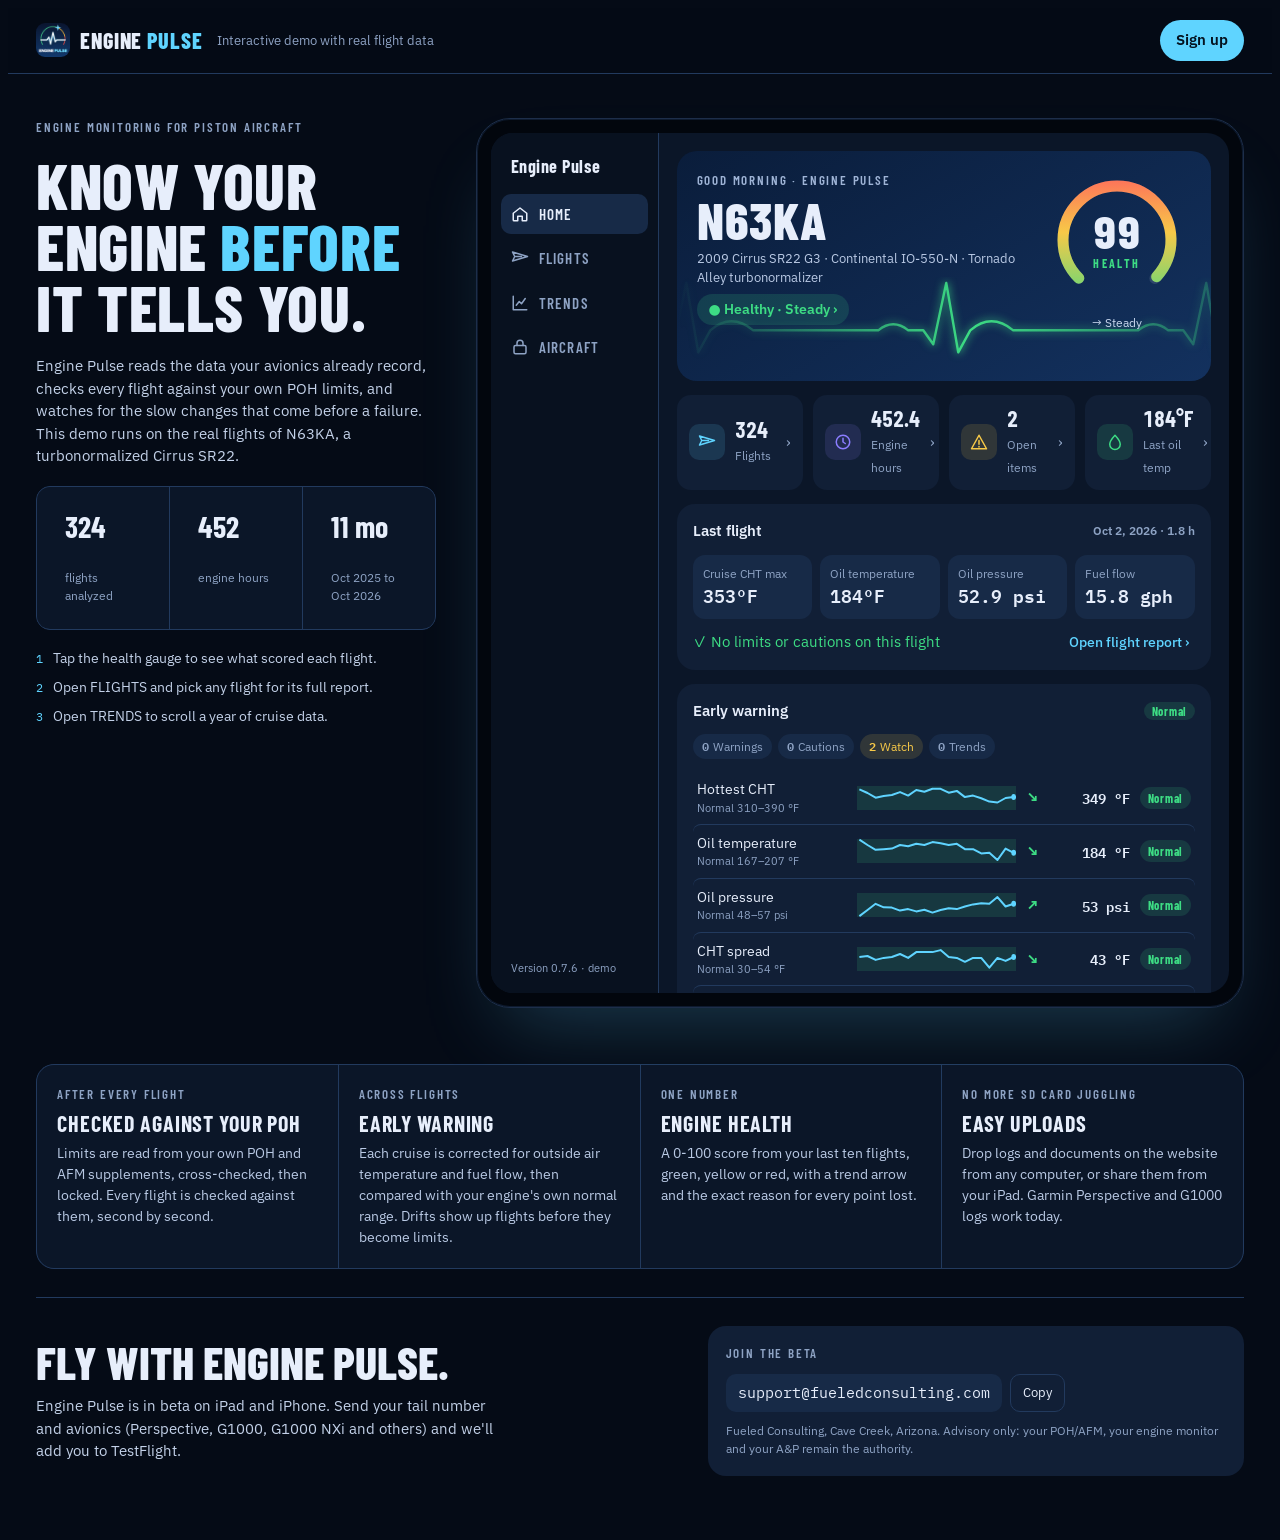
==== web/demo/index.html @ 5321bc10 "Website: sign-up page, and switch the domain to enginepulse.net - New /signup/ page: creates the sam" ====
<!doctype html>
<html lang="en">
<head>
<meta charset="utf-8">
<title>Engine Pulse Demo</title>
<meta name="description" content="Try Engine Pulse with a year of real flight data from a turbonormalized Cirrus SR22.">
<link rel="canonical" href="https://enginepulse.net/demo/">
<link rel="icon" href="../logo.png">
<link rel="preconnect" href="https://fonts.googleapis.com">
<link rel="preconnect" href="https://fonts.gstatic.com" crossorigin>
<link href="https://fonts.googleapis.com/css2?family=Barlow+Condensed:wght@500;600;700;800&family=IBM+Plex+Sans:wght@400;500;600&family=IBM+Plex+Mono:wght@400;500;600&display=swap" rel="stylesheet">
<style>
/* Layout: an avionics-glass panel. Pitch on the left, the working app on the right inside a tablet bezel; features and a call to action below. One committed dark look, like a cockpit display. */
:root {
  --ink: #050b16;        /* page, outside the glass */
  --glass: #0b1628;      /* app background */
  --panel: #111f36;      /* cards on the glass */
  --panel-2: #172a47;    /* raised elements, chips */
  --line: #223a5e;       /* hairlines */
  --text: #e7eefb;
  --muted: #8ea3c4;
  --cyan: #5fd4ff;       /* accent: the pulse */
  --green: #3ddc84;
  --yellow: #f7c948;
  --orange: #ff9f43;
  --red: #ff5a5f;
  --display: "Barlow Condensed", "Arial Narrow", "Helvetica Neue", Arial, sans-serif;
  --body: "IBM Plex Sans", "Segoe UI", system-ui, -apple-system, sans-serif;
  --mono: "IBM Plex Mono", ui-monospace, "SF Mono", Menlo, Consolas, monospace;
  color-scheme: dark;
}
* { box-sizing: border-box; }
body { background: var(--ink); color: var(--text); font-family: var(--body); font-size: 15px; line-height: 1.5; -webkit-font-smoothing: antialiased; }
body::before { content: ""; position: fixed; inset: 0 0 auto; height: env(safe-area-inset-top, 0px); z-index: 10; background: var(--ink); }
.wrap { max-width: 1240px; margin: 0 auto; padding-left: max(16px, env(safe-area-inset-left, 0px)); padding-right: max(16px, env(safe-area-inset-right, 0px)); }
a { color: var(--cyan); }
button { font: inherit; color: inherit; background: none; border: 0; cursor: pointer; }
button:focus-visible, a:focus-visible, select:focus-visible { outline: 2px solid var(--cyan); outline-offset: 2px; border-radius: 8px; }
.num { font-family: var(--mono); font-variant-numeric: tabular-nums; }
.eyebrow { font-family: var(--display); text-transform: uppercase; letter-spacing: .14em; font-weight: 600; font-size: 13px; color: var(--muted); }

/* Top bar */
.top { position: sticky; top: env(safe-area-inset-top, 0px); z-index: 5; background: color-mix(in srgb, var(--ink) 88%, transparent); backdrop-filter: blur(10px); border-bottom: 1px solid var(--line); }
.top .wrap { display: flex; align-items: center; gap: 14px; padding-block: 12px; }
.brand { white-space: nowrap; display: flex; align-items: center; gap: 10px; font-family: var(--display); font-weight: 800; font-size: 22px; letter-spacing: .04em; text-transform: uppercase; }
.brand img { width: 34px; height: 34px; border-radius: 9px; }
.brand b { color: var(--cyan); font-weight: 800; }
.top .tag { color: var(--muted); font-size: 13px; }
.top .spacer { flex: 1; }
.cta { display: inline-flex; align-items: center; gap: 8px; background: var(--cyan); color: #04121f; font-weight: 600; padding: 9px 16px; border-radius: 999px; text-decoration: none; white-space: nowrap; }
.cta:hover { filter: brightness(1.08); }

/* Hero */
.hero { display: grid; grid-template-columns: minmax(0, 0.78fr) minmax(0, 1.5fr); gap: 40px; align-items: start; padding-block: 44px 28px; }
.pitch { position: sticky; top: 92px; display: flex; flex-direction: column; gap: 18px; }
.pitch h1 { font-family: var(--display); font-weight: 800; font-size: clamp(40px, 5vw, 64px); line-height: .95; margin: 0; text-transform: uppercase; letter-spacing: .01em; text-wrap: balance; }
.pitch h1 em { font-style: normal; color: var(--cyan); }
.pitch p { margin: 0; color: #c3d1e8; max-width: 44ch; }
.realdata { display: grid; grid-template-columns: repeat(3, minmax(0, 1fr)); gap: 1px; background: var(--line); border: 1px solid var(--line); border-radius: 14px; overflow: hidden; }
.realdata div { background: var(--glass); padding: 12px 14px; }
.realdata .v { font-family: var(--display); font-size: 30px; font-weight: 700; line-height: 1; }
.realdata .k { font-size: 12px; color: var(--muted); margin-top: 4px; }
.tour { display: flex; flex-direction: column; gap: 8px; margin: 0; padding: 0; list-style: none; }
.tour li { display: flex; gap: 10px; align-items: baseline; color: #c3d1e8; font-size: 14px; }
.tour li span { font-family: var(--mono); font-size: 12px; color: var(--cyan); }

/* Device */
.device { background: #02060d; border-radius: 34px; padding: 14px; border: 1px solid #1d2e4a; box-shadow: 0 40px 80px -30px rgba(95, 212, 255, .25), 0 0 0 1px #0d1a2e inset; }
.screen { background: var(--glass); border-radius: 22px; overflow: hidden; display: grid; grid-template-columns: 168px minmax(0, 1fr); min-height: 760px; }
.side { background: #08111f; border-right: 1px solid var(--line); padding: 16px 10px; display: flex; flex-direction: column; gap: 4px; }
.side .title { font-family: var(--display); font-weight: 700; font-size: 18px; padding: 4px 10px 10px; letter-spacing: .03em; }
.nav { display: flex; align-items: center; gap: 10px; padding: 9px 10px; border-radius: 10px; font-family: var(--display); font-weight: 600; letter-spacing: .08em; font-size: 15px; color: var(--muted); text-align: left; width: 100%; }
.nav svg { width: 18px; height: 18px; flex: none; }
.nav[aria-selected="true"] { background: var(--panel-2); color: var(--text); }
.nav:hover { color: var(--text); }
.side .ver { margin-top: auto; font-size: 11px; color: var(--muted); padding: 0 10px; }
.main { padding: 18px; display: flex; flex-direction: column; gap: 14px; min-width: 0; max-height: 860px; overflow-y: auto; scrollbar-width: thin; }
.crumb { display: flex; align-items: center; gap: 8px; font-family: var(--display); font-weight: 700; font-size: 20px; letter-spacing: .03em; }
.back { color: var(--cyan); font-family: var(--body); font-weight: 500; font-size: 14px; display: inline-flex; align-items: center; gap: 4px; }

/* App cards */
.card { background: var(--panel); border-radius: 18px; padding: 16px; display: flex; flex-direction: column; gap: 12px; min-width: 0; }
.card h3 { margin: 0; font-size: 15px; font-weight: 600; display: flex; align-items: center; gap: 8px; }
.card h3 .right { margin-left: auto; }
.hint { font-size: 12px; color: var(--muted); }

.herocard { position: relative; border-radius: 20px; overflow: hidden; background: linear-gradient(150deg, #0a1d3b, #13315e); padding: 20px; display: grid; grid-template-columns: minmax(0, 1fr) auto; gap: 16px; min-height: 230px; }
.herocard canvas { position: absolute; left: 0; right: 0; bottom: 18px; width: 100%; height: 86px; pointer-events: none; }
.herocard .who { position: relative; display: flex; flex-direction: column; gap: 6px; }
.herocard .tail { font-family: var(--display); font-weight: 800; font-size: 52px; line-height: .9; letter-spacing: .02em; }
.herocard .sub { color: #b9c9e4; font-size: 13px; }
.pill { display: inline-flex; align-items: center; gap: 6px; padding: 5px 12px; border-radius: 999px; font-weight: 600; font-size: 14px; width: fit-content; }
.gauge { position: relative; width: 136px; height: 136px; justify-self: end; }
.gauge svg { width: 100%; height: 100%; }
.gauge .val { position: absolute; inset: 0; display: flex; flex-direction: column; align-items: center; justify-content: center; }
.gauge .val b { font-family: var(--display); font-size: 46px; font-weight: 800; line-height: 1; }
.gauge .val span { font-family: var(--display); font-size: 12px; letter-spacing: .2em; font-weight: 700; }
.gaugebtn { position: relative; display: flex; flex-direction: column; align-items: center; gap: 6px; }
.gaugebtn .trend { font-size: 12px; color: #c9d7ee; display: inline-flex; gap: 4px; align-items: center; }

.tiles { display: grid; grid-template-columns: repeat(4, minmax(0, 1fr)); gap: 10px; }
.tile { background: var(--panel); border-radius: 14px; padding: 12px; display: flex; align-items: center; gap: 10px; text-align: left; transition: transform .12s ease, background .12s ease; min-width: 0; }
.tile:hover { background: var(--panel-2); }
.tile:active { transform: scale(.97); }
.tile .ic { width: 36px; height: 36px; border-radius: 10px; display: grid; place-items: center; flex: none; }
.tile .ic svg { width: 18px; height: 18px; }
.tile .v { font-family: var(--display); font-weight: 700; font-size: 22px; line-height: 1; }
.tile .k { font-size: 11.5px; color: var(--muted); }
.tile .chev { margin-left: auto; color: var(--muted); }

.readings { display: grid; grid-template-columns: repeat(4, minmax(0, 1fr)); gap: 8px; }
.reading { background: var(--panel-2); border-radius: 12px; padding: 10px; }
.reading .k { font-size: 11.5px; color: var(--muted); }
.reading .v { font-family: var(--mono); font-weight: 600; font-size: 18px; }

.chips { display: flex; gap: 6px; flex-wrap: wrap; }
.chip { font-size: 12px; padding: 3px 9px; border-radius: 999px; background: var(--panel-2); color: var(--muted); display: inline-flex; gap: 4px; align-items: baseline; }
.chip b { font-family: var(--mono); font-weight: 600; }
.lvl { font-family: var(--display); font-weight: 700; letter-spacing: .06em; font-size: 12px; padding: 2px 8px; border-radius: 999px; white-space: nowrap; }

.ewrow { display: grid; grid-template-columns: minmax(0, 150px) minmax(60px, 1fr) 16px 78px auto; gap: 10px; align-items: center; padding: 8px 4px; border-top: 1px solid var(--line); text-align: left; width: 100%; border-radius: 8px; }
.ewrow:first-of-type { border-top: 0; }
.ewrow:hover { background: var(--panel-2); }
.ewrow .lab { font-size: 13.5px; }
.ewrow .lab small { display: block; color: var(--muted); font-size: 11px; }
.ewrow .val { font-family: var(--mono); font-weight: 600; text-align: right; font-size: 14px; }
.ewrow svg.spark { width: 100%; height: 30px; display: block; }

.list { display: flex; flex-direction: column; }
.frow { display: grid; grid-template-columns: 96px minmax(0, 1fr) 70px 70px 54px; gap: 10px; align-items: center; padding: 9px 6px; border-top: 1px solid var(--line); text-align: left; border-radius: 8px; font-size: 13.5px; width: 100%; }
.frow:hover { background: var(--panel-2); }
.frow .muted { color: var(--muted); }
.score { font-family: var(--mono); font-weight: 600; text-align: center; padding: 2px 0; border-radius: 8px; }
.more { color: var(--cyan); padding: 10px; font-weight: 500; }

.grid2 { display: grid; grid-template-columns: repeat(2, minmax(0, 1fr)); gap: 14px; }
.kv { display: grid; grid-template-columns: repeat(3, minmax(0, 1fr)); gap: 8px; }
.kv div { background: var(--panel-2); border-radius: 10px; padding: 8px 10px; }
.kv .k { font-size: 11px; color: var(--muted); }
.kv .v { font-family: var(--mono); font-weight: 600; }
svg text { font-family: var(--mono); font-size: 10.5px; fill: var(--muted); }
.issue { display: flex; gap: 10px; align-items: flex-start; padding: 8px 0; border-top: 1px solid var(--line); }
.issue:first-child { border-top: 0; }
.dot { width: 10px; height: 10px; border-radius: 50%; margin-top: 6px; flex: none; }
.seg { display: inline-flex; flex-wrap: wrap; gap: 4px; background: var(--panel-2); padding: 4px; border-radius: 12px; }
.seg button { padding: 6px 10px; border-radius: 9px; font-size: 13px; color: var(--muted); }
.seg button[aria-pressed="true"] { background: var(--glass); color: var(--text); }
.lock { display: grid; grid-template-columns: minmax(0, 1fr) auto; gap: 2px 12px; padding: 9px 0; border-top: 1px solid var(--line); }
.lock:first-child { border-top: 0; }
.lock .v { font-family: var(--mono); font-weight: 600; text-align: right; }
.lock .src { grid-column: 2; text-align: right; font-size: 11px; color: var(--cyan); }
.tip { position: absolute; pointer-events: none; background: #02060d; border: 1px solid var(--line); border-radius: 8px; padding: 6px 8px; font-size: 12px; white-space: nowrap; transform: translate(-50%, -110%); }
.chartbox { position: relative; }

/* Below the fold */
.features { display: grid; grid-template-columns: repeat(4, minmax(0, 1fr)); gap: 1px; background: var(--line); border: 1px solid var(--line); border-radius: 18px; overflow: hidden; margin-block: 28px; }
.features article { background: var(--glass); padding: 20px; display: flex; flex-direction: column; gap: 8px; }
.features h2 { font-family: var(--display); text-transform: uppercase; letter-spacing: .04em; font-size: 22px; margin: 0; line-height: 1.05; }
.features p { margin: 0; color: #b9c9e4; font-size: 14px; }
.closing { display: grid; grid-template-columns: minmax(0, 1.2fr) minmax(0, 1fr); gap: 28px; align-items: center; padding-block: 28px 56px; border-top: 1px solid var(--line); }
.closing h2 { font-family: var(--display); font-weight: 800; text-transform: uppercase; font-size: clamp(30px, 4vw, 46px); line-height: 1; margin: 0 0 10px; text-wrap: balance; }
.closing p { margin: 0; color: #c3d1e8; max-width: 52ch; }
.contact { background: var(--panel); border-radius: 18px; padding: 18px; display: flex; flex-direction: column; gap: 10px; }
.contact .addr { display: flex; gap: 8px; align-items: center; flex-wrap: wrap; }
.contact code { font-family: var(--mono); background: var(--panel-2); padding: 8px 12px; border-radius: 10px; user-select: all; font-size: 15px; }
.copy { border: 1px solid var(--line); padding: 8px 12px; border-radius: 10px; font-size: 13px; }
.fine { font-size: 12px; color: var(--muted); }

@media (max-width: 1020px) {
  .hero { grid-template-columns: minmax(0, 1fr); gap: 24px; padding-block: 28px 16px; }
  .pitch { position: static; }
  .features { grid-template-columns: repeat(2, minmax(0, 1fr)); }
  .closing { grid-template-columns: minmax(0, 1fr); }
}
@media (max-width: 720px) {
  .top .tag { display: none; }
  .device { padding: 6px; border-radius: 22px; }
  .screen { grid-template-columns: minmax(0, 1fr); border-radius: 17px; min-height: 0; }
  .side { flex-direction: row; overflow-x: auto; border-right: 0; border-bottom: 1px solid var(--line); padding: 8px; gap: 2px; }
  .side .title, .side .ver { display: none; }
  .nav { width: auto; flex: none; font-size: 13px; padding: 8px 10px; }
  .nav svg { display: none; }
  .main { padding: 12px; max-height: none; }
  .tiles, .readings { grid-template-columns: repeat(2, minmax(0, 1fr)); }
  .herocard { grid-template-columns: minmax(0, 1fr); }
  .herocard .tail { font-size: 42px; }
  .gauge { justify-self: start; }
  .gaugebtn { align-items: flex-start; }
  .ewrow { grid-template-columns: minmax(0, 1fr) 70px auto; }
  .ewrow svg.spark, .ewrow .arrow { display: none; }
  .frow { grid-template-columns: 84px minmax(0, 1fr) 54px; }
  .frow .hide-s { display: none; }
  .grid2, .kv { grid-template-columns: minmax(0, 1fr); }
  .features { grid-template-columns: minmax(0, 1fr); }
  .realdata .v { font-size: 24px; }
}
@media (max-width: 420px) { .brand { font-size: 19px; gap: 8px; } .brand img { width: 30px; height: 30px; } .cta { padding: 8px 13px; } }
@media (prefers-reduced-motion: reduce) { * { transition: none !important; animation: none !important; } }
</style>
</head>
<body>
<header class="top">
  <div class="wrap">
    <a class="brand" href="../" style="color:inherit;text-decoration:none" aria-label="Engine Pulse home"><img src="[data-uri]" alt=""><span>Engine <b>Pulse</b></span></a>
    <span class="tag">Interactive demo with real flight data</span>
    <span class="spacer"></span>
    <a class="cta" href="../signup/">Sign up</a>
  </div>
</header>

<main class="wrap">
  <section class="hero">
    <div class="pitch">
      <span class="eyebrow">Engine monitoring for piston aircraft</span>
      <h1>Know your engine <em>before</em> it tells you.</h1>
      <p>Engine Pulse reads the data your avionics already record, checks every flight against your own POH limits, and watches for the slow changes that come before a failure. This demo runs on the real flights of N63KA, a turbonormalized Cirrus SR22.</p>
      <div class="realdata" id="realdata"></div>
      <ul class="tour">
        <li><span>1</span>Tap the health gauge to see what scored each flight.</li>
        <li><span>2</span>Open FLIGHTS and pick any flight for its full report.</li>
        <li><span>3</span>Open TRENDS to scroll a year of cruise data.</li>
      </ul>
    </div>
    <div class="device" aria-label="Engine Pulse app demo">
      <div class="screen">
        <nav class="side" role="tablist" aria-label="App sections" id="nav"></nav>
        <div class="main" id="main" role="tabpanel"></div>
      </div>
    </div>
  </section>

  <section class="features" aria-label="What Engine Pulse does">
    <article><span class="eyebrow">After every flight</span><h2>Checked against your POH</h2><p>Limits are read from your own POH and AFM supplements, cross-checked, then locked. Every flight is checked against them, second by second.</p></article>
    <article><span class="eyebrow">Across flights</span><h2>Early warning</h2><p>Each cruise is corrected for outside air temperature and fuel flow, then compared with your engine's own normal range. Drifts show up flights before they become limits.</p></article>
    <article><span class="eyebrow">One number</span><h2>Engine health</h2><p>A 0-100 score from your last ten flights, green, yellow or red, with a trend arrow and the exact reason for every point lost.</p></article>
    <article><span class="eyebrow">No more SD card juggling</span><h2>Easy uploads</h2><p>Drop logs and documents on the website from any computer, or share them from your iPad. Garmin Perspective and G1000 logs work today.</p></article>
  </section>

  <section class="closing" id="join">
    <div>
      <h2>Fly with Engine Pulse.</h2>
      <p>Engine Pulse is in beta on iPad and iPhone. Send your tail number and avionics (Perspective, G1000, G1000 NXi and others) and we'll add you to TestFlight.</p>
    </div>
    <div class="contact">
      <span class="eyebrow">Join the beta</span>
      <div class="addr"><code id="email">support@fueledconsulting.com</code><button class="copy" id="copy" type="button">Copy</button></div>
      <span class="fine">Fueled Consulting, Cave Creek, Arizona. Advisory only: your POH/AFM, your engine monitor and your A&amp;P remain the authority.</span>
    </div>
  </section>
</main>

<script id="data" type="application/json">{"tail":"N63KA","aircraft":"2009 Cirrus SR22 G3","engine":"Continental IO-550-N \u00b7 Tornado Alley turbonormalizer","monitor":"Garmin Perspective","generated":"2026-10-06","flights":[{"d":"2025-10-23","h":0.31,"score":100,"issues":[],"cht":[],"chtMax":null,"oilT":null,"oilP":null,"ff":null,"egtSpread":null,"chtSpread":null,"titGap":null,"volt1":null,"egtDev":[],"tas":null,"alt":null,"pwr":null,"tit":null,"climbCHT":null,"nmpg":null,"oilTMax":null,"mags":[{"mag":"R","drop":44}]},{"d":"2025-10-24","h":0.01,"score":100,"issues":[],"cht":[],"chtMax":null,"oilT":null,"oilP":null,"ff":null,"egtSpread":null,"chtSpread":null,"titGap":null,"volt1":null,"egtDev":[],"tas":null,"alt":null,"pwr":null,"tit":null,"climbCHT":null,"nmpg":null,"oilTMax":null,"mags":[]},{"d":"2025-10-24","h":0.03,"score":100,"issues":[],"cht":[],"chtMax":null,"oilT":null,"oilP":null,"ff":null,"egtSpread":null,"chtSpread":null,"titGap":null,"volt1":null,"egtDev":[],"tas":null,"alt":null,"pwr":null,"tit":null,"climbCHT":null,"nmpg":null,"oilTMax":null,"mags":[]},{"d":"2025-11-02","h":0.14,"score":100,"issues":[],"cht":[],"chtMax":null,"oilT":null,"oilP":null,"ff":null,"egtSpread":null,"chtSpread":null,"titGap":null,"volt1":null,"egtDev":[],"tas":null,"alt":null,"pwr":null,"tit":null,"climbCHT":null,"nmpg":null,"oilTMax":null,"mags":[]},{"d":"2025-11-06","h":0.01,"score":100,"issues":[],"cht":[],"chtMax":null,"oilT":null,"oilP":null,"ff":null,"egtSpread":null,"chtSpread":null,"titGap":null,"volt1":null,"egtDev":[],"tas":null,"alt":null,"pwr":null,"tit":null,"climbCHT":null,"nmpg":null,"oilTMax":null,"mags":[]},{"d":"2025-11-06","h":0.19,"score":100,"issues":[],"cht":[],"chtMax":null,"oilT":null,"oilP":null,"ff":null,"egtSpread":null,"chtSpread":null,"titGap":null,"volt1":null,"egtDev":[],"tas":null,"alt":null,"pwr":null,"tit":null,"climbCHT":null,"nmpg":null,"oilTMax":null,"mags":[]},{"d":"2025-11-08","h":0.26,"score":100,"issues":[],"cht":[336,332,333,311,323,301],"chtMax":336,"oilT":179,"oilP":53.0,"ff":15.0,"egtSpread":63,"chtSpread":36,"titGap":80,"volt1":27.8,"egtDev":[-18,-6,45,-1,-3,-17],"tas":165,"alt":4500.0,"pwr":72,"tit":1529,"climbCHT":328,"nmpg":11.0,"oilTMax":183,"mags":[{"mag":"R","drop":36},{"mag":"L","drop":28}]},{"d":"2025-11-09","h":0.01,"score":100,"issues":[],"cht":[],"chtMax":null,"oilT":null,"oilP":null,"ff":null,"egtSpread":null,"chtSpread":null,"titGap":null,"volt1":null,"egtDev":[],"tas":null,"alt":null,"pwr":null,"tit":null,"climbCHT":null,"nmpg":null,"oilTMax":null,"mags":[]},{"d":"2025-11-10","h":0.01,"score":100,"issues":[],"cht":[],"chtMax":null,"oilT":null,"oilP":null,"ff":null,"egtSpread":null,"chtSpread":null,"titGap":null,"volt1":null,"egtDev":[],"tas":null,"alt":null,"pwr":null,"tit":null,"climbCHT":null,"nmpg":null,"oilTMax":null,"mags":[]},{"d":"2025-11-10","h":0.33,"score":100,"issues":[],"cht":[],"chtMax":null,"oilT":null,"oilP":null,"ff":null,"egtSpread":null,"chtSpread":null,"titGap":null,"volt1":null,"egtDev":[],"tas":null,"alt":null,"pwr":null,"tit":null,"climbCHT":384,"nmpg":null,"oilTMax":190,"mags":[{"mag":"R","drop":65},{"mag":"L","drop":58}]},{"d":"2025-11-14","h":0.17,"score":100,"issues":[],"cht":[],"chtMax":null,"oilT":null,"oilP":null,"ff":null,"egtSpread":null,"chtSpread":null,"titGap":null,"volt1":null,"egtDev":[],"tas":null,"alt":null,"pwr":null,"tit":null,"climbCHT":null,"nmpg":null,"oilTMax":null,"mags":[]},{"d":"2025-11-20","h":0.02,"score":100,"issues":[],"cht":[],"chtMax":null,"oilT":null,"oilP":null,"ff":null,"egtSpread":null,"chtSpread":null,"titGap":null,"volt1":null,"egtDev":[],"tas":null,"alt":null,"pwr":null,"tit":null,"climbCHT":null,"nmpg":null,"oilTMax":null,"mags":[]},{"d":"2025-11-20","h":0.01,"score":100,"issues":[],"cht":[],"chtMax":null,"oilT":null,"oilP":null,"ff":null,"egtSpread":null,"chtSpread":null,"titGap":null,"volt1":null,"egtDev":[],"tas":null,"alt":null,"pwr":null,"tit":null,"climbCHT":null,"nmpg":null,"oilTMax":null,"mags":[]},{"d":"2025-11-20","h":0.05,"score":100,"issues":[],"cht":[],"chtMax":null,"oilT":null,"oilP":null,"ff":null,"egtSpread":null,"chtSpread":null,"titGap":null,"volt1":null,"egtDev":[],"tas":null,"alt":null,"pwr":null,"tit":null,"climbCHT":null,"nmpg":null,"oilTMax":null,"mags":[]},{"d":"2025-11-20","h":0.01,"score":100,"issues":[],"cht":[],"chtMax":null,"oilT":null,"oilP":null,"ff":null,"egtSpread":null,"chtSpread":null,"titGap":null,"volt1":null,"egtDev":[],"tas":null,"alt":null,"pwr":null,"tit":null,"climbCHT":null,"nmpg":null,"oilTMax":null,"mags":[]},{"d":"2025-11-20","h":0.01,"score":100,"issues":[],"cht":[],"chtMax":null,"oilT":null,"oilP":null,"ff":null,"egtSpread":null,"chtSpread":null,"titGap":null,"volt1":null,"egtDev":[],"tas":null,"alt":null,"pwr":null,"tit":null,"climbCHT":null,"nmpg":null,"oilTMax":null,"mags":[]},{"d":"2025-12-30","h":0.05,"score":100,"issues":[],"cht":[],"chtMax":null,"oilT":null,"oilP":null,"ff":null,"egtSpread":null,"chtSpread":null,"titGap":null,"volt1":null,"egtDev":[],"tas":null,"alt":null,"pwr":null,"tit":null,"climbCHT":null,"nmpg":null,"oilTMax":null,"mags":[]},{"d":"2025-12-30","h":0.01,"score":100,"issues":[],"cht":[],"chtMax":null,"oilT":null,"oilP":null,"ff":null,"egtSpread":null,"chtSpread":null,"titGap":null,"volt1":null,"egtDev":[],"tas":null,"alt":null,"pwr":null,"tit":null,"climbCHT":null,"nmpg":null,"oilTMax":null,"mags":[]},{"d":"2025-12-30","h":0.02,"score":100,"issues":[],"cht":[],"chtMax":null,"oilT":null,"oilP":null,"ff":null,"egtSpread":null,"chtSpread":null,"titGap":null,"volt1":null,"egtDev":[],"tas":null,"alt":null,"pwr":null,"tit":null,"climbCHT":null,"nmpg":null,"oilTMax":null,"mags":[]},{"d":"2026-01-02","h":0.02,"score":100,"issues":[],"cht":[],"chtMax":null,"oilT":null,"oilP":null,"ff":null,"egtSpread":null,"chtSpread":null,"titGap":null,"volt1":null,"egtDev":[],"tas":null,"alt":null,"pwr":null,"tit":null,"climbCHT":null,"nmpg":null,"oilTMax":null,"mags":[]},{"d":"2026-01-02","h":0.0,"score":100,"issues":[],"cht":[],"chtMax":null,"oilT":null,"oilP":null,"ff":null,"egtSpread":null,"chtSpread":null,"titGap":null,"volt1":null,"egtDev":[],"tas":null,"alt":null,"pwr":null,"tit":null,"climbCHT":null,"nmpg":null,"oilTMax":null,"mags":[]},{"d":"2026-01-03","h":0.11,"score":100,"issues":[],"cht":[],"chtMax":null,"oilT":null,"oilP":null,"ff":null,"egtSpread":null,"chtSpread":null,"titGap":null,"volt1":null,"egtDev":[],"tas":null,"alt":null,"pwr":null,"tit":null,"climbCHT":null,"nmpg":null,"oilTMax":null,"mags":[]},{"d":"2026-01-03","h":0.16,"score":100,"issues":[],"cht":[],"chtMax":null,"oilT":null,"oilP":null,"ff":null,"egtSpread":null,"chtSpread":null,"titGap":null,"volt1":null,"egtDev":[],"tas":null,"alt":null,"pwr":null,"tit":null,"climbCHT":null,"nmpg":null,"oilTMax":null,"mags":[]},{"d":"2026-01-04","h":0.09,"score":97,"issues":[{"sev":"WATCH","title":"Engine caught, then stopped within 30 s","kind":"start.stopped"}],"cht":[],"chtMax":null,"oilT":null,"oilP":null,"ff":null,"egtSpread":null,"chtSpread":null,"titGap":null,"volt1":null,"egtDev":[],"tas":null,"alt":null,"pwr":null,"tit":null,"climbCHT":null,"nmpg":null,"oilTMax":null,"mags":[{"mag":"R","drop":38}]},{"d":"2026-01-04","h":0.05,"score":100,"issues":[],"cht":[],"chtMax":null,"oilT":null,"oilP":null,"ff":null,"egtSpread":null,"chtSpread":null,"titGap":null,"volt1":null,"egtDev":[],"tas":null,"alt":null,"pwr":null,"tit":null,"climbCHT":null,"nmpg":null,"oilTMax":null,"mags":[]},{"d":"2026-01-04","h":0.05,"score":100,"issues":[],"cht":[],"chtMax":null,"oilT":null,"oilP":null,"ff":null,"egtSpread":null,"chtSpread":null,"titGap":null,"volt1":null,"egtDev":[],"tas":null,"alt":null,"pwr":null,"tit":null,"climbCHT":null,"nmpg":null,"oilTMax":null,"mags":[]},{"d":"2026-01-04","h":0.64,"score":100,"issues":[],"cht":[316,312,309,294,310,284],"chtMax":316,"oilT":170,"oilP":56.5,"ff":14.9,"egtSpread":76,"chtSpread":32,"titGap":62,"volt1":27.8,"egtDev":[-18,7,52,-2,-14,-23],"tas":167,"alt":8500.0,"pwr":70,"tit":1498,"climbCHT":322,"nmpg":11.2,"oilTMax":186,"mags":[{"mag":"R","drop":46},{"mag":"L","drop":32}]},{"d":"2026-01-04","h":0.0,"score":100,"issues":[],"cht":[],"chtMax":null,"oilT":null,"oilP":null,"ff":null,"egtSpread":null,"chtSpread":null,"titGap":null,"volt1":null,"egtDev":[],"tas":null,"alt":null,"pwr":null,"tit":null,"climbCHT":null,"nmpg":null,"oilTMax":null,"mags":[]},{"d":"2026-01-04","h":0.47,"score":100,"issues":[],"cht":[286,286,296,273,293,262],"chtMax":296,"oilT":185,"oilP":58.4,"ff":14.3,"egtSpread":68,"chtSpread":32,"titGap":43,"volt1":27.8,"egtDev":[-18,14,39,6,-30,-12],"tas":160,"alt":7400.0,"pwr":63,"tit":1476,"climbCHT":311,"nmpg":11.2,"oilTMax":187,"mags":[{"mag":"R","drop":36}]},{"d":"2026-01-10","h":0.01,"score":100,"issues":[],"cht":[],"chtMax":null,"oilT":null,"oilP":null,"ff":null,"egtSpread":null,"chtSpread":null,"titGap":null,"volt1":null,"egtDev":[],"tas":null,"alt":null,"pwr":null,"tit":null,"climbCHT":null,"nmpg":null,"oilTMax":null,"mags":[]},{"d":"2026-01-11","h":0.86,"score":100,"issues":[],"cht":[294,294,299,281,298,274],"chtMax":299,"oilT":186,"oilP":58.0,"ff":14.7,"egtSpread":71,"chtSpread":28,"titGap":48,"volt1":27.8,"egtDev":[-18,15,46,-1,-24,-20],"tas":167,"alt":7500.0,"pwr":66,"tit":1480,"climbCHT":316,"nmpg":11.4,"oilTMax":188,"mags":[{"mag":"R","drop":41},{"mag":"L","drop":31}]},{"d":"2026-01-11","h":0.01,"score":100,"issues":[],"cht":[],"chtMax":null,"oilT":null,"oilP":null,"ff":null,"egtSpread":null,"chtSpread":null,"titGap":null,"volt1":null,"egtDev":[],"tas":null,"alt":null,"pwr":null,"tit":null,"climbCHT":null,"nmpg":null,"oilTMax":null,"mags":[]},{"d":"2026-01-12","h":0.82,"score":100,"issues":[],"cht":[302,304,309,287,310,279],"chtMax":310,"oilT":167,"oilP":56.9,"ff":14.5,"egtSpread":75,"chtSpread":31,"titGap":56,"volt1":27.8,"egtDev":[-19,10,50,1,-18,-24],"tas":170,"alt":8700.0,"pwr":67,"tit":1492,"climbCHT":328,"nmpg":11.7,"oilTMax":189,"mags":[{"mag":"R","drop":46},{"mag":"L","drop":37}]},{"d":"2026-01-12","h":0.04,"score":97,"issues":[{"sev":"WATCH","title":"Extra cranking before the engine started","kind":"start.extra-cranking"}],"cht":[],"chtMax":null,"oilT":null,"oilP":null,"ff":null,"egtSpread":null,"chtSpread":null,"titGap":null,"volt1":null,"egtDev":[],"tas":null,"alt":null,"pwr":null,"tit":null,"climbCHT":null,"nmpg":null,"oilTMax":null,"mags":[]},{"d":"2026-01-18","h":0.01,"score":100,"issues":[],"cht":[],"chtMax":null,"oilT":null,"oilP":null,"ff":null,"egtSpread":null,"chtSpread":null,"titGap":null,"volt1":null,"egtDev":[],"tas":null,"alt":null,"pwr":null,"tit":null,"climbCHT":null,"nmpg":null,"oilTMax":null,"mags":[]},{"d":"2026-01-18","h":0.08,"score":97,"issues":[{"sev":"WATCH","title":"Engine caught, then stopped within 30 s","kind":"start.stopped"}],"cht":[],"chtMax":null,"oilT":null,"oilP":null,"ff":null,"egtSpread":null,"chtSpread":null,"titGap":null,"volt1":null,"egtDev":[],"tas":null,"alt":null,"pwr":null,"tit":null,"climbCHT":null,"nmpg":null,"oilTMax":null,"mags":[]},{"d":"2026-01-18","h":0.65,"score":100,"issues":[],"cht":[308,309,311,292,308,284],"chtMax":311,"oilT":171,"oilP":56.4,"ff":14.7,"egtSpread":60,"chtSpread":30,"titGap":60,"volt1":27.8,"egtDev":[-17,3,42,1,-13,-16],"tas":162,"alt":5500.0,"pwr":68,"tit":1496,"climbCHT":317,"nmpg":11.0,"oilTMax":184,"mags":[{"mag":"R","drop":40},{"mag":"L","drop":32}]},{"d":"2026-01-19","h":0.01,"score":100,"issues":[],"cht":[],"chtMax":null,"oilT":null,"oilP":null,"ff":null,"egtSpread":null,"chtSpread":null,"titGap":null,"volt1":null,"egtDev":[],"tas":null,"alt":null,"pwr":null,"tit":null,"climbCHT":null,"nmpg":null,"oilTMax":null,"mags":[]},{"d":"2026-01-20","h":0.2,"score":100,"issues":[],"cht":[],"chtMax":null,"oilT":null,"oilP":null,"ff":null,"egtSpread":null,"chtSpread":null,"titGap":null,"volt1":null,"egtDev":[],"tas":null,"alt":null,"pwr":null,"tit":null,"climbCHT":307,"nmpg":null,"oilTMax":184,"mags":[{"mag":"R","drop":36},{"mag":"L","drop":28}]},{"d":"2026-01-20","h":0.22,"score":100,"issues":[],"cht":[],"chtMax":null,"oilT":null,"oilP":null,"ff":null,"egtSpread":null,"chtSpread":null,"titGap":null,"volt1":null,"egtDev":[],"tas":null,"alt":null,"pwr":null,"tit":null,"climbCHT":null,"nmpg":null,"oilTMax":null,"mags":[]},{"d":"2026-01-20","h":0.2,"score":100,"issues":[],"cht":[],"chtMax":null,"oilT":null,"oilP":null,"ff":null,"egtSpread":null,"chtSpread":null,"titGap":null,"volt1":null,"egtDev":[],"tas":null,"alt":null,"pwr":null,"tit":null,"climbCHT":null,"nmpg":null,"oilTMax":null,"mags":[]},{"d":"2026-01-20","h":0.15,"score":100,"issues":[],"cht":[],"chtMax":null,"oilT":null,"oilP":null,"ff":null,"egtSpread":null,"chtSpread":null,"titGap":null,"volt1":null,"egtDev":[],"tas":null,"alt":null,"pwr":null,"tit":null,"climbCHT":null,"nmpg":null,"oilTMax":null,"mags":[{"mag":"R","drop":86}]},{"d":"2026-01-20","h":0.22,"score":100,"issues":[],"cht":[],"chtMax":null,"oilT":null,"oilP":null,"ff":null,"egtSpread":null,"chtSpread":null,"titGap":null,"volt1":null,"egtDev":[],"tas":null,"alt":null,"pwr":null,"tit":null,"climbCHT":315,"nmpg":null,"oilTMax":184,"mags":[{"mag":"R","drop":44},{"mag":"L","drop":38}]},{"d":"2026-01-22","h":7.0,"score":100,"issues":[],"cht":[],"chtMax":null,"oilT":null,"oilP":null,"ff":null,"egtSpread":null,"chtSpread":null,"titGap":null,"volt1":null,"egtDev":[],"tas":null,"alt":null,"pwr":null,"tit":null,"climbCHT":null,"nmpg":null,"oilTMax":null,"mags":[]},{"d":"2026-01-22","h":0.05,"score":100,"issues":[],"cht":[],"chtMax":null,"oilT":null,"oilP":null,"ff":null,"egtSpread":null,"chtSpread":null,"titGap":null,"volt1":null,"egtDev":[],"tas":null,"alt":null,"pwr":null,"tit":null,"climbCHT":null,"nmpg":null,"oilTMax":null,"mags":[]},{"d":"2026-01-22","h":0.03,"score":100,"issues":[],"cht":[],"chtMax":null,"oilT":null,"oilP":null,"ff":null,"egtSpread":null,"chtSpread":null,"titGap":null,"volt1":null,"egtDev":[],"tas":null,"alt":null,"pwr":null,"tit":null,"climbCHT":null,"nmpg":null,"oilTMax":null,"mags":[]},{"d":"2026-01-22","h":0.05,"score":100,"issues":[],"cht":[],"chtMax":null,"oilT":null,"oilP":null,"ff":null,"egtSpread":null,"chtSpread":null,"titGap":null,"volt1":null,"egtDev":[],"tas":null,"alt":null,"pwr":null,"tit":null,"climbCHT":null,"nmpg":null,"oilTMax":null,"mags":[]},{"d":"2026-01-28","h":0.03,"score":100,"issues":[],"cht":[],"chtMax":null,"oilT":null,"oilP":null,"ff":null,"egtSpread":null,"chtSpread":null,"titGap":null,"volt1":null,"egtDev":[],"tas":null,"alt":null,"pwr":null,"tit":null,"climbCHT":null,"nmpg":null,"oilTMax":null,"mags":[]},{"d":"2026-01-28","h":0.16,"score":97,"issues":[{"sev":"WATCH","title":"Engine caught, then stopped within 30 s","kind":"start.stopped"}],"cht":[],"chtMax":null,"oilT":null,"oilP":null,"ff":null,"egtSpread":null,"chtSpread":null,"titGap":null,"volt1":null,"egtDev":[],"tas":null,"alt":null,"pwr":null,"tit":null,"climbCHT":null,"nmpg":null,"oilTMax":null,"mags":[]},{"d":"2026-01-28","h":1.48,"score":97,"issues":[{"sev":"WATCH","title":"Extra cranking before the engine started","kind":"start.extra-cranking"}],"cht":[327,332,321,307,318,300],"chtMax":332,"oilT":175,"oilP":54.2,"ff":13.7,"egtSpread":43,"chtSpread":33,"titGap":67,"volt1":27.8,"egtDev":[-13,7,27,-8,-8,-6],"tas":158,"alt":5700.0,"pwr":66,"tit":1523,"climbCHT":342,"nmpg":11.5,"oilTMax":200,"mags":[{"mag":"R","drop":40},{"mag":"L","drop":34}]},{"d":"2026-01-28","h":0.27,"score":100,"issues":[],"cht":[],"chtMax":null,"oilT":null,"oilP":null,"ff":null,"egtSpread":null,"chtSpread":null,"titGap":null,"volt1":null,"egtDev":[],"tas":null,"alt":null,"pwr":null,"tit":null,"climbCHT":322,"nmpg":null,"oilTMax":183,"mags":[]},{"d":"2026-01-29","h":0.01,"score":100,"issues":[],"cht":[],"chtMax":null,"oilT":null,"oilP":null,"ff":null,"egtSpread":null,"chtSpread":null,"titGap":null,"volt1":null,"egtDev":[],"tas":null,"alt":null,"pwr":null,"tit":null,"climbCHT":null,"nmpg":null,"oilTMax":null,"mags":[]},{"d":"2026-01-29","h":0.27,"score":100,"issues":[],"cht":[333,329,323,308,328,299],"chtMax":333,"oilT":172,"oilP":55.9,"ff":15.5,"egtSpread":69,"chtSpread":34,"titGap":81,"volt1":27.8,"egtDev":[-12,-2,49,-12,-4,-20],"tas":166,"alt":4500.0,"pwr":75,"tit":1550,"climbCHT":309,"nmpg":10.7,"oilTMax":184,"mags":[]},{"d":"2026-01-29","h":0.01,"score":100,"issues":[],"cht":[],"chtMax":null,"oilT":null,"oilP":null,"ff":null,"egtSpread":null,"chtSpread":null,"titGap":null,"volt1":null,"egtDev":[],"tas":null,"alt":null,"pwr":null,"tit":null,"climbCHT":null,"nmpg":null,"oilTMax":null,"mags":[]},{"d":"2026-01-29","h":1.87,"score":92,"issues":[{"sev":"CAUTION","title":"Bus 2 voltage below 24.5 V in flight (M BUS 2 caution range)","kind":"limit.volt2-low"}],"cht":[332,337,328,309,321,305],"chtMax":337,"oilT":180,"oilP":53.2,"ff":14.8,"egtSpread":56,"chtSpread":34,"titGap":85,"volt1":27.8,"egtDev":[-14,3,38,-17,-2,-10],"tas":161,"alt":6400.0,"pwr":72,"tit":1593,"climbCHT":401,"nmpg":10.9,"oilTMax":201,"mags":[{"mag":"R","drop":40},{"mag":"L","drop":38}]},{"d":"2026-01-29","h":0.28,"score":100,"issues":[],"cht":[335,338,335,311,338,305],"chtMax":338,"oilT":175,"oilP":55.7,"ff":15.3,"egtSpread":53,"chtSpread":32,"titGap":82,"volt1":27.8,"egtDev":[-11,2,37,-12,0,-15],"tas":165,"alt":4500.0,"pwr":74,"tit":1565,"climbCHT":315,"nmpg":10.8,"oilTMax":179,"mags":[]},{"d":"2026-01-30","h":0.29,"score":97,"issues":[{"sev":"WATCH","title":"Engine caught, then stopped within 30 s","kind":"start.stopped"}],"cht":[324,325,333,304,329,296],"chtMax":333,"oilT":171,"oilP":55.9,"ff":16.3,"egtSpread":78,"chtSpread":36,"titGap":82,"volt1":27.8,"egtDev":[-15,2,53,-10,-5,-25],"tas":168,"alt":4500.0,"pwr":79,"tit":1576,"climbCHT":312,"nmpg":10.3,"oilTMax":185,"mags":[{"mag":"R","drop":43},{"mag":"L","drop":55}]},{"d":"2026-01-30","h":0.01,"score":100,"issues":[],"cht":[],"chtMax":null,"oilT":null,"oilP":null,"ff":null,"egtSpread":null,"chtSpread":null,"titGap":null,"volt1":null,"egtDev":[],"tas":null,"alt":null,"pwr":null,"tit":null,"climbCHT":null,"nmpg":null,"oilTMax":null,"mags":[]},{"d":"2026-01-30","h":2.08,"score":94,"issues":[{"sev":"WATCH","title":"Engine caught, then stopped within 30 s","kind":"start.stopped"},{"sev":"WATCH","title":"Extra cranking before the engine started","kind":"start.extra-cranking"}],"cht":[312,325,310,297,301,290],"chtMax":325,"oilT":170,"oilP":54.5,"ff":10.1,"egtSpread":69,"chtSpread":32,"titGap":59,"volt1":27.8,"egtDev":[-29,10,19,-5,-11,18],"tas":140,"alt":8500.0,"pwr":49,"tit":1459,"climbCHT":350,"nmpg":13.8,"oilTMax":187,"mags":[{"mag":"R","drop":32},{"mag":"L","drop":41}]},{"d":"2026-01-30","h":0.22,"score":100,"issues":[],"cht":[],"chtMax":null,"oilT":null,"oilP":null,"ff":null,"egtSpread":null,"chtSpread":null,"titGap":null,"volt1":null,"egtDev":[],"tas":null,"alt":null,"pwr":null,"tit":null,"climbCHT":null,"nmpg":null,"oilTMax":null,"mags":[]},{"d":"2026-01-30","h":0.35,"score":97,"issues":[{"sev":"WATCH","title":"Extra cranking before the engine started","kind":"start.extra-cranking"}],"cht":[319,330,319,308,308,298],"chtMax":330,"oilT":168,"oilP":53.2,"ff":10.0,"egtSpread":52,"chtSpread":32,"titGap":84,"volt1":27.8,"egtDev":[-26,-12,26,-7,16,4],"tas":137,"alt":4500.0,"pwr":49,"tit":1493,"climbCHT":314,"nmpg":13.7,"oilTMax":181,"mags":[]},{"d":"2026-02-01","h":0.32,"score":100,"issues":[],"cht":[],"chtMax":null,"oilT":null,"oilP":null,"ff":null,"egtSpread":null,"chtSpread":null,"titGap":null,"volt1":null,"egtDev":[],"tas":null,"alt":null,"pwr":null,"tit":null,"climbCHT":null,"nmpg":null,"oilTMax":null,"mags":[]},{"d":"2026-02-02","h":0.06,"score":100,"issues":[],"cht":[],"chtMax":null,"oilT":null,"oilP":null,"ff":null,"egtSpread":null,"chtSpread":null,"titGap":null,"volt1":null,"egtDev":[],"tas":null,"alt":null,"pwr":null,"tit":null,"climbCHT":null,"nmpg":null,"oilTMax":null,"mags":[]},{"d":"2026-02-02","h":0.76,"score":100,"issues":[],"cht":[],"chtMax":null,"oilT":null,"oilP":null,"ff":null,"egtSpread":null,"chtSpread":null,"titGap":null,"volt1":null,"egtDev":[],"tas":null,"alt":null,"pwr":null,"tit":null,"climbCHT":310,"nmpg":null,"oilTMax":183,"mags":[{"mag":"R","drop":45},{"mag":"L","drop":50}]},{"d":"2026-02-03","h":0.43,"score":100,"issues":[],"cht":[],"chtMax":null,"oilT":null,"oilP":null,"ff":null,"egtSpread":null,"chtSpread":null,"titGap":null,"volt1":null,"egtDev":[],"tas":null,"alt":null,"pwr":null,"tit":null,"climbCHT":null,"nmpg":null,"oilTMax":null,"mags":[]},{"d":"2026-02-04","h":0.01,"score":100,"issues":[],"cht":[],"chtMax":null,"oilT":null,"oilP":null,"ff":null,"egtSpread":null,"chtSpread":null,"titGap":null,"volt1":null,"egtDev":[],"tas":null,"alt":null,"pwr":null,"tit":null,"climbCHT":null,"nmpg":null,"oilTMax":null,"mags":[]},{"d":"2026-02-04","h":0.31,"score":100,"issues":[],"cht":[],"chtMax":null,"oilT":null,"oilP":null,"ff":null,"egtSpread":null,"chtSpread":null,"titGap":null,"volt1":null,"egtDev":[],"tas":null,"alt":null,"pwr":null,"tit":null,"climbCHT":318,"nmpg":null,"oilTMax":187,"mags":[{"mag":"R","drop":36}]},{"d":"2026-02-04","h":0.02,"score":100,"issues":[],"cht":[],"chtMax":null,"oilT":null,"oilP":null,"ff":null,"egtSpread":null,"chtSpread":null,"titGap":null,"volt1":null,"egtDev":[],"tas":null,"alt":null,"pwr":null,"tit":null,"climbCHT":null,"nmpg":null,"oilTMax":null,"mags":[]},{"d":"2026-02-04","h":0.37,"score":100,"issues":[],"cht":[],"chtMax":null,"oilT":null,"oilP":null,"ff":null,"egtSpread":null,"chtSpread":null,"titGap":null,"volt1":null,"egtDev":[],"tas":null,"alt":null,"pwr":null,"tit":null,"climbCHT":336,"nmpg":null,"oilTMax":186,"mags":[]},{"d":"2026-02-04","h":0.08,"score":100,"issues":[],"cht":[],"chtMax":null,"oilT":null,"oilP":null,"ff":null,"egtSpread":null,"chtSpread":null,"titGap":null,"volt1":null,"egtDev":[],"tas":null,"alt":null,"pwr":null,"tit":null,"climbCHT":null,"nmpg":null,"oilTMax":null,"mags":[]},{"d":"2026-02-04","h":0.04,"score":97,"issues":[{"sev":"WATCH","title":"Extra cranking before the engine started","kind":"start.extra-cranking"}],"cht":[],"chtMax":null,"oilT":null,"oilP":null,"ff":null,"egtSpread":null,"chtSpread":null,"titGap":null,"volt1":null,"egtDev":[],"tas":null,"alt":null,"pwr":null,"tit":null,"climbCHT":null,"nmpg":null,"oilTMax":null,"mags":[]},{"d":"2026-02-10","h":0.02,"score":100,"issues":[],"cht":[],"chtMax":null,"oilT":null,"oilP":null,"ff":null,"egtSpread":null,"chtSpread":null,"titGap":null,"volt1":null,"egtDev":[],"tas":null,"alt":null,"pwr":null,"tit":null,"climbCHT":null,"nmpg":null,"oilTMax":null,"mags":[]},{"d":"2026-02-12","h":0.3,"score":100,"issues":[],"cht":[],"chtMax":null,"oilT":null,"oilP":null,"ff":null,"egtSpread":null,"chtSpread":null,"titGap":null,"volt1":null,"egtDev":[],"tas":null,"alt":null,"pwr":null,"tit":null,"climbCHT":null,"nmpg":null,"oilTMax":null,"mags":[]},{"d":"2026-02-14","h":0.01,"score":100,"issues":[],"cht":[],"chtMax":null,"oilT":null,"oilP":null,"ff":null,"egtSpread":null,"chtSpread":null,"titGap":null,"volt1":null,"egtDev":[],"tas":null,"alt":null,"pwr":null,"tit":null,"climbCHT":null,"nmpg":null,"oilTMax":null,"mags":[]},{"d":"2026-02-14","h":0.05,"score":86,"issues":[{"sev":"WATCH","title":"Engine caught, then stopped within 30 s","kind":"start.stopped"},{"sev":"WATCH","title":"Extra cranking before the engine started","kind":"start.extra-cranking"},{"sev":"CAUTION","title":"Run-up: R mag drop 252 RPM (POH limit 150)","kind":"mag.drop"}],"cht":[],"chtMax":null,"oilT":null,"oilP":null,"ff":null,"egtSpread":null,"chtSpread":null,"titGap":null,"volt1":null,"egtDev":[],"tas":null,"alt":null,"pwr":null,"tit":null,"climbCHT":null,"nmpg":null,"oilTMax":null,"mags":[{"mag":"R","drop":252}]},{"d":"2026-02-14","h":1.3,"score":100,"issues":[],"cht":[302,303,314,282,307,273],"chtMax":314,"oilT":186,"oilP":56.9,"ff":14.6,"egtSpread":77,"chtSpread":39,"titGap":57,"volt1":27.8,"egtDev":[-23,13,50,6,-19,-26],"tas":171,"alt":10500.0,"pwr":68,"tit":1509,"climbCHT":316,"nmpg":11.7,"oilTMax":188,"mags":[]},{"d":"2026-02-16","h":0.01,"score":100,"issues":[],"cht":[],"chtMax":null,"oilT":null,"oilP":null,"ff":null,"egtSpread":null,"chtSpread":null,"titGap":null,"volt1":null,"egtDev":[],"tas":null,"alt":null,"pwr":null,"tit":null,"climbCHT":null,"nmpg":null,"oilTMax":null,"mags":[]},{"d":"2026-02-16","h":1.42,"score":86,"issues":[{"sev":"WATCH","title":"Engine caught, then stopped within 30 s","kind":"start.stopped"},{"sev":"WATCH","title":"Extra cranking before the engine started","kind":"start.extra-cranking"},{"sev":"CAUTION","title":"Run-up: mag drops differ by 88 RPM (POH limit 75)","kind":"mag.split"}],"cht":[317,318,323,294,320,286],"chtMax":323,"oilT":168,"oilP":57.0,"ff":14.7,"egtSpread":79,"chtSpread":39,"titGap":75,"volt1":27.8,"egtDev":[-12,6,49,-6,-8,-29],"tas":171,"alt":9500.0,"pwr":71,"tit":1530,"climbCHT":316,"nmpg":11.6,"oilTMax":188,"mags":[{"mag":"R","drop":44},{"mag":"L","drop":132}]},{"d":"2026-02-22","h":0.01,"score":100,"issues":[],"cht":[],"chtMax":null,"oilT":null,"oilP":null,"ff":null,"egtSpread":null,"chtSpread":null,"titGap":null,"volt1":null,"egtDev":[],"tas":null,"alt":null,"pwr":null,"tit":null,"climbCHT":null,"nmpg":null,"oilTMax":null,"mags":[]},{"d":"2026-02-22","h":0.02,"score":100,"issues":[],"cht":[],"chtMax":null,"oilT":null,"oilP":null,"ff":null,"egtSpread":null,"chtSpread":null,"titGap":null,"volt1":null,"egtDev":[],"tas":null,"alt":null,"pwr":null,"tit":null,"climbCHT":null,"nmpg":null,"oilTMax":null,"mags":[]},{"d":"2026-02-22","h":0.43,"score":100,"issues":[],"cht":[351,344,336,318,332,310],"chtMax":351,"oilT":174,"oilP":54.8,"ff":14.3,"egtSpread":51,"chtSpread":40,"titGap":84,"volt1":27.8,"egtDev":[-5,7,33,-9,-8,-18],"tas":167,"alt":8500.0,"pwr":69,"tit":1586,"climbCHT":319,"nmpg":11.7,"oilTMax":184,"mags":[{"mag":"R","drop":101}]},{"d":"2026-02-22","h":0.02,"score":100,"issues":[],"cht":[],"chtMax":null,"oilT":null,"oilP":null,"ff":null,"egtSpread":null,"chtSpread":null,"titGap":null,"volt1":null,"egtDev":[],"tas":null,"alt":null,"pwr":null,"tit":null,"climbCHT":null,"nmpg":null,"oilTMax":null,"mags":[]},{"d":"2026-02-22","h":0.02,"score":100,"issues":[],"cht":[],"chtMax":null,"oilT":null,"oilP":null,"ff":null,"egtSpread":null,"chtSpread":null,"titGap":null,"volt1":null,"egtDev":[],"tas":null,"alt":null,"pwr":null,"tit":null,"climbCHT":null,"nmpg":null,"oilTMax":null,"mags":[]},{"d":"2026-02-22","h":0.49,"score":97,"issues":[{"sev":"WATCH","title":"Extra cranking before the engine started","kind":"start.extra-cranking"}],"cht":[346,341,329,314,328,308],"chtMax":346,"oilT":172,"oilP":55.0,"ff":14.4,"egtSpread":56,"chtSpread":37,"titGap":85,"volt1":27.8,"egtDev":[-8,9,37,-11,-7,-20],"tas":166,"alt":8500.0,"pwr":69,"tit":1579,"climbCHT":310,"nmpg":11.6,"oilTMax":184,"mags":[]},{"d":"2026-03-03","h":0.01,"score":100,"issues":[],"cht":[],"chtMax":null,"oilT":null,"oilP":null,"ff":null,"egtSpread":null,"chtSpread":null,"titGap":null,"volt1":null,"egtDev":[],"tas":null,"alt":null,"pwr":null,"tit":null,"climbCHT":null,"nmpg":null,"oilTMax":null,"mags":[]},{"d":"2026-03-03","h":0.05,"score":97,"issues":[{"sev":"WATCH","title":"Engine caught, then stopped within 30 s","kind":"start.stopped"}],"cht":[],"chtMax":null,"oilT":null,"oilP":null,"ff":null,"egtSpread":null,"chtSpread":null,"titGap":null,"volt1":null,"egtDev":[],"tas":null,"alt":null,"pwr":null,"tit":null,"climbCHT":null,"nmpg":null,"oilTMax":null,"mags":[]},{"d":"2026-03-03","h":1.0,"score":100,"issues":[],"cht":[334,331,329,310,321,301],"chtMax":334,"oilT":176,"oilP":54.4,"ff":13.9,"egtSpread":50,"chtSpread":33,"titGap":76,"volt1":27.8,"egtDev":[-7,5,32,-4,-10,-16],"tas":164,"alt":7500.0,"pwr":67,"tit":1540,"climbCHT":335,"nmpg":11.8,"oilTMax":189,"mags":[{"mag":"R","drop":31}]},{"d":"2026-03-18","h":0.01,"score":100,"issues":[],"cht":[],"chtMax":null,"oilT":null,"oilP":null,"ff":null,"egtSpread":null,"chtSpread":null,"titGap":null,"volt1":null,"egtDev":[],"tas":null,"alt":null,"pwr":null,"tit":null,"climbCHT":null,"nmpg":null,"oilTMax":null,"mags":[]},{"d":"2026-03-18","h":0.36,"score":97,"issues":[{"sev":"WATCH","title":"Engine caught, then stopped within 30 s","kind":"start.stopped"}],"cht":[361,367,356,341,351,334],"chtMax":367,"oilT":199,"oilP":49.6,"ff":13.7,"egtSpread":44,"chtSpread":32,"titGap":80,"volt1":27.8,"egtDev":[-6,4,31,-12,-8,-7],"tas":159,"alt":7500.0,"pwr":66,"tit":1578,"climbCHT":345,"nmpg":11.6,"oilTMax":204,"mags":[{"mag":"R","drop":46},{"mag":"L","drop":37}]},{"d":"2026-03-18","h":0.61,"score":97,"issues":[{"sev":"WATCH","title":"Oil pressure 10-29 psi above 1,000 RPM on the ground (OIL PRESS caution)","kind":"limit.oilp-idle"}],"cht":[],"chtMax":null,"oilT":null,"oilP":null,"ff":null,"egtSpread":null,"chtSpread":null,"titGap":null,"volt1":null,"egtDev":[],"tas":null,"alt":null,"pwr":null,"tit":null,"climbCHT":341,"nmpg":null,"oilTMax":201,"mags":[]},{"d":"2026-03-24","h":0.01,"score":100,"issues":[],"cht":[],"chtMax":null,"oilT":null,"oilP":null,"ff":null,"egtSpread":null,"chtSpread":null,"titGap":null,"volt1":null,"egtDev":[],"tas":null,"alt":null,"pwr":null,"tit":null,"climbCHT":null,"nmpg":null,"oilTMax":null,"mags":[]},{"d":"2026-03-24","h":0.25,"score":94,"issues":[{"sev":"WATCH","title":"Engine caught, then stopped within 30 s","kind":"start.stopped"},{"sev":"WATCH","title":"Extra cranking before the engine started","kind":"start.extra-cranking"}],"cht":[],"chtMax":null,"oilT":null,"oilP":null,"ff":null,"egtSpread":null,"chtSpread":null,"titGap":null,"volt1":null,"egtDev":[],"tas":null,"alt":null,"pwr":null,"tit":null,"climbCHT":323,"nmpg":null,"oilTMax":193,"mags":[]},{"d":"2026-03-24","h":0.02,"score":100,"issues":[],"cht":[],"chtMax":null,"oilT":null,"oilP":null,"ff":null,"egtSpread":null,"chtSpread":null,"titGap":null,"volt1":null,"egtDev":[],"tas":null,"alt":null,"pwr":null,"tit":null,"climbCHT":null,"nmpg":null,"oilTMax":null,"mags":[]},{"d":"2026-03-24","h":0.0,"score":100,"issues":[],"cht":[],"chtMax":null,"oilT":null,"oilP":null,"ff":null,"egtSpread":null,"chtSpread":null,"titGap":null,"volt1":null,"egtDev":[],"tas":null,"alt":null,"pwr":null,"tit":null,"climbCHT":null,"nmpg":null,"oilTMax":null,"mags":[]},{"d":"2026-03-24","h":0.23,"score":100,"issues":[],"cht":[],"chtMax":null,"oilT":null,"oilP":null,"ff":null,"egtSpread":null,"chtSpread":null,"titGap":null,"volt1":null,"egtDev":[],"tas":null,"alt":null,"pwr":null,"tit":null,"climbCHT":326,"nmpg":null,"oilTMax":197,"mags":[]},{"d":"2026-03-28","h":0.01,"score":100,"issues":[],"cht":[],"chtMax":null,"oilT":null,"oilP":null,"ff":null,"egtSpread":null,"chtSpread":null,"titGap":null,"volt1":null,"egtDev":[],"tas":null,"alt":null,"pwr":null,"tit":null,"climbCHT":null,"nmpg":null,"oilTMax":null,"mags":[]},{"d":"2026-03-28","h":0.07,"score":94,"issues":[{"sev":"WATCH","title":"Engine caught, then stopped within 30 s","kind":"start.stopped"},{"sev":"WATCH","title":"Extra cranking before the engine started","kind":"start.extra-cranking"}],"cht":[],"chtMax":null,"oilT":null,"oilP":null,"ff":null,"egtSpread":null,"chtSpread":null,"titGap":null,"volt1":null,"egtDev":[],"tas":null,"alt":null,"pwr":null,"tit":null,"climbCHT":null,"nmpg":null,"oilTMax":null,"mags":[]},{"d":"2026-03-28","h":0.67,"score":100,"issues":[],"cht":[340,340,348,318,341,311],"chtMax":348,"oilT":191,"oilP":51.7,"ff":15.5,"egtSpread":64,"chtSpread":38,"titGap":73,"volt1":27.8,"egtDev":[-14,-1,47,-1,-13,-16],"tas":165,"alt":5500.0,"pwr":75,"tit":1550,"climbCHT":358,"nmpg":10.7,"oilTMax":195,"mags":[{"mag":"R","drop":43},{"mag":"L","drop":55}]},{"d":"2026-03-28","h":0.06,"score":97,"issues":[{"sev":"WATCH","title":"Extra cranking before the engine started","kind":"start.extra-cranking"}],"cht":[],"chtMax":null,"oilT":null,"oilP":null,"ff":null,"egtSpread":null,"chtSpread":null,"titGap":null,"volt1":null,"egtDev":[],"tas":null,"alt":null,"pwr":null,"tit":null,"climbCHT":null,"nmpg":null,"oilTMax":null,"mags":[]},{"d":"2026-03-28","h":0.88,"score":97,"issues":[{"sev":"WATCH","title":"Oil pressure 10-29 psi above 1,000 RPM on the ground (OIL PRESS caution)","kind":"limit.oilp-idle"}],"cht":[322,330,333,312,328,301],"chtMax":333,"oilT":183,"oilP":53.6,"ff":14.9,"egtSpread":64,"chtSpread":33,"titGap":78,"volt1":27.8,"egtDev":[-12,-7,47,-3,-7,-17],"tas":164,"alt":4500.0,"pwr":72,"tit":1532,"climbCHT":333,"nmpg":11.0,"oilTMax":199,"mags":[{"mag":"R","drop":51},{"mag":"L","drop":37}]},{"d":"2026-03-30","h":0.02,"score":100,"issues":[],"cht":[],"chtMax":null,"oilT":null,"oilP":null,"ff":null,"egtSpread":null,"chtSpread":null,"titGap":null,"volt1":null,"egtDev":[],"tas":null,"alt":null,"pwr":null,"tit":null,"climbCHT":null,"nmpg":null,"oilTMax":null,"mags":[]},{"d":"2026-03-30","h":0.03,"score":100,"issues":[],"cht":[],"chtMax":null,"oilT":null,"oilP":null,"ff":null,"egtSpread":null,"chtSpread":null,"titGap":null,"volt1":null,"egtDev":[],"tas":null,"alt":null,"pwr":null,"tit":null,"climbCHT":null,"nmpg":null,"oilTMax":null,"mags":[]},{"d":"2026-03-30","h":0.03,"score":100,"issues":[],"cht":[],"chtMax":null,"oilT":null,"oilP":null,"ff":null,"egtSpread":null,"chtSpread":null,"titGap":null,"volt1":null,"egtDev":[],"tas":null,"alt":null,"pwr":null,"tit":null,"climbCHT":null,"nmpg":null,"oilTMax":null,"mags":[]},{"d":"2026-03-30","h":0.17,"score":100,"issues":[],"cht":[],"chtMax":null,"oilT":null,"oilP":null,"ff":null,"egtSpread":null,"chtSpread":null,"titGap":null,"volt1":null,"egtDev":[],"tas":null,"alt":null,"pwr":null,"tit":null,"climbCHT":null,"nmpg":null,"oilTMax":null,"mags":[]},{"d":"2026-03-31","h":0.02,"score":100,"issues":[],"cht":[],"chtMax":null,"oilT":null,"oilP":null,"ff":null,"egtSpread":null,"chtSpread":null,"titGap":null,"volt1":null,"egtDev":[],"tas":null,"alt":null,"pwr":null,"tit":null,"climbCHT":null,"nmpg":null,"oilTMax":null,"mags":[]},{"d":"2026-03-31","h":0.0,"score":100,"issues":[],"cht":[],"chtMax":null,"oilT":null,"oilP":null,"ff":null,"egtSpread":null,"chtSpread":null,"titGap":null,"volt1":null,"egtDev":[],"tas":null,"alt":null,"pwr":null,"tit":null,"climbCHT":null,"nmpg":null,"oilTMax":null,"mags":[]},{"d":"2026-03-31","h":0.04,"score":100,"issues":[],"cht":[],"chtMax":null,"oilT":null,"oilP":null,"ff":null,"egtSpread":null,"chtSpread":null,"titGap":null,"volt1":null,"egtDev":[],"tas":null,"alt":null,"pwr":null,"tit":null,"climbCHT":null,"nmpg":null,"oilTMax":null,"mags":[]},{"d":"2026-03-31","h":0.98,"score":100,"issues":[],"cht":[329,332,335,313,332,302],"chtMax":335,"oilT":183,"oilP":52.7,"ff":14.9,"egtSpread":66,"chtSpread":34,"titGap":81,"volt1":27.8,"egtDev":[-9,-9,47,-6,-6,-18],"tas":162,"alt":5500.0,"pwr":72,"tit":1540,"climbCHT":349,"nmpg":10.9,"oilTMax":193,"mags":[{"mag":"R","drop":52},{"mag":"L","drop":45}]},{"d":"2026-03-31","h":0.87,"score":97,"issues":[{"sev":"WATCH","title":"Oil pressure 10-29 psi above 1,000 RPM on the ground (OIL PRESS caution)","kind":"limit.oilp-idle"}],"cht":[316,317,327,301,320,291],"chtMax":327,"oilT":183,"oilP":54.0,"ff":15.2,"egtSpread":68,"chtSpread":37,"titGap":61,"volt1":27.8,"egtDev":[-17,3,47,3,-20,-17],"tas":162,"alt":6500.0,"pwr":70,"tit":1533,"climbCHT":330,"nmpg":10.7,"oilTMax":196,"mags":[{"mag":"R","drop":32},{"mag":"L","drop":47}]},{"d":"2026-04-01","h":0.0,"score":100,"issues":[],"cht":[],"chtMax":null,"oilT":null,"oilP":null,"ff":null,"egtSpread":null,"chtSpread":null,"titGap":null,"volt1":null,"egtDev":[],"tas":null,"alt":null,"pwr":null,"tit":null,"climbCHT":null,"nmpg":null,"oilTMax":null,"mags":[]},{"d":"2026-04-01","h":0.0,"score":100,"issues":[],"cht":[],"chtMax":null,"oilT":null,"oilP":null,"ff":null,"egtSpread":null,"chtSpread":null,"titGap":null,"volt1":null,"egtDev":[],"tas":null,"alt":null,"pwr":null,"tit":null,"climbCHT":null,"nmpg":null,"oilTMax":null,"mags":[]},{"d":"2026-04-02","h":0.01,"score":100,"issues":[],"cht":[],"chtMax":null,"oilT":null,"oilP":null,"ff":null,"egtSpread":null,"chtSpread":null,"titGap":null,"volt1":null,"egtDev":[],"tas":null,"alt":null,"pwr":null,"tit":null,"climbCHT":null,"nmpg":null,"oilTMax":null,"mags":[]},{"d":"2026-04-02","h":2.63,"score":100,"issues":[],"cht":[327,329,346,308,335,299],"chtMax":346,"oilT":177,"oilP":54.5,"ff":15.7,"egtSpread":97,"chtSpread":46,"titGap":73,"volt1":27.8,"egtDev":[-16,4,60,1,-14,-36],"tas":175,"alt":10500.0,"pwr":76,"tit":1556,"climbCHT":365,"nmpg":11.2,"oilTMax":188,"mags":[{"mag":"R","drop":83}]},{"d":"2026-04-04","h":0.01,"score":100,"issues":[],"cht":[],"chtMax":null,"oilT":null,"oilP":null,"ff":null,"egtSpread":null,"chtSpread":null,"titGap":null,"volt1":null,"egtDev":[],"tas":null,"alt":null,"pwr":null,"tit":null,"climbCHT":null,"nmpg":null,"oilTMax":null,"mags":[]},{"d":"2026-04-04","h":0.88,"score":97,"issues":[{"sev":"WATCH","title":"Extra cranking before the engine started","kind":"start.extra-cranking"}],"cht":[341,349,333,329,330,317],"chtMax":349,"oilT":183,"oilP":51.9,"ff":14.8,"egtSpread":53,"chtSpread":35,"titGap":81,"volt1":27.8,"egtDev":[-5,-1,37,-7,-11,-14],"tas":159,"alt":3500.0,"pwr":71,"tit":1542,"climbCHT":320,"nmpg":10.8,"oilTMax":188,"mags":[{"mag":"R","drop":44},{"mag":"L","drop":41}]},{"d":"2026-04-05","h":0.01,"score":100,"issues":[],"cht":[],"chtMax":null,"oilT":null,"oilP":null,"ff":null,"egtSpread":null,"chtSpread":null,"titGap":null,"volt1":null,"egtDev":[],"tas":null,"alt":null,"pwr":null,"tit":null,"climbCHT":null,"nmpg":null,"oilTMax":null,"mags":[]},{"d":"2026-04-05","h":1.79,"score":97,"issues":[{"sev":"WATCH","title":"Oil pressure 10-29 psi above 1,000 RPM on the ground (OIL PRESS caution)","kind":"limit.oilp-idle"}],"cht":[349,343,357,319,343,311],"chtMax":357,"oilT":179,"oilP":53.3,"ff":15.8,"egtSpread":101,"chtSpread":47,"titGap":77,"volt1":27.8,"egtDev":[-18,4,64,-1,-11,-38],"tas":176,"alt":11500.0,"pwr":76,"tit":1580,"climbCHT":327,"nmpg":11.1,"oilTMax":195,"mags":[{"mag":"R","drop":40},{"mag":"L","drop":37}]},{"d":"2026-04-06","h":0.01,"score":100,"issues":[],"cht":[],"chtMax":null,"oilT":null,"oilP":null,"ff":null,"egtSpread":null,"chtSpread":null,"titGap":null,"volt1":null,"egtDev":[],"tas":null,"alt":null,"pwr":null,"tit":null,"climbCHT":null,"nmpg":null,"oilTMax":null,"mags":[]},{"d":"2026-04-07","h":0.01,"score":100,"issues":[],"cht":[],"chtMax":null,"oilT":null,"oilP":null,"ff":null,"egtSpread":null,"chtSpread":null,"titGap":null,"volt1":null,"egtDev":[],"tas":null,"alt":null,"pwr":null,"tit":null,"climbCHT":null,"nmpg":null,"oilTMax":null,"mags":[]},{"d":"2026-04-07","h":0.0,"score":100,"issues":[],"cht":[],"chtMax":null,"oilT":null,"oilP":null,"ff":null,"egtSpread":null,"chtSpread":null,"titGap":null,"volt1":null,"egtDev":[],"tas":null,"alt":null,"pwr":null,"tit":null,"climbCHT":null,"nmpg":null,"oilTMax":null,"mags":[]},{"d":"2026-04-07","h":0.02,"score":100,"issues":[],"cht":[],"chtMax":null,"oilT":null,"oilP":null,"ff":null,"egtSpread":null,"chtSpread":null,"titGap":null,"volt1":null,"egtDev":[],"tas":null,"alt":null,"pwr":null,"tit":null,"climbCHT":null,"nmpg":null,"oilTMax":null,"mags":[]},{"d":"2026-04-07","h":0.09,"score":100,"issues":[],"cht":[],"chtMax":null,"oilT":null,"oilP":null,"ff":null,"egtSpread":null,"chtSpread":null,"titGap":null,"volt1":null,"egtDev":[],"tas":null,"alt":null,"pwr":null,"tit":null,"climbCHT":null,"nmpg":null,"oilTMax":null,"mags":[]},{"d":"2026-04-10","h":0.01,"score":100,"issues":[],"cht":[],"chtMax":null,"oilT":null,"oilP":null,"ff":null,"egtSpread":null,"chtSpread":null,"titGap":null,"volt1":null,"egtDev":[],"tas":null,"alt":null,"pwr":null,"tit":null,"climbCHT":null,"nmpg":null,"oilTMax":null,"mags":[]},{"d":"2026-04-10","h":0.13,"score":97,"issues":[{"sev":"WATCH","title":"Engine caught, then stopped within 30 s","kind":"start.stopped"}],"cht":[],"chtMax":null,"oilT":null,"oilP":null,"ff":null,"egtSpread":null,"chtSpread":null,"titGap":null,"volt1":null,"egtDev":[],"tas":null,"alt":null,"pwr":null,"tit":null,"climbCHT":null,"nmpg":null,"oilTMax":null,"mags":[]},{"d":"2026-04-10","h":1.05,"score":100,"issues":[],"cht":[336,341,327,320,322,314],"chtMax":341,"oilT":185,"oilP":49.7,"ff":10.4,"egtSpread":37,"chtSpread":30,"titGap":51,"volt1":27.8,"egtDev":[-13,4,23,5,-9,13],"tas":132,"alt":5500.0,"pwr":50,"tit":1498,"climbCHT":354,"nmpg":12.7,"oilTMax":199,"mags":[{"mag":"R","drop":44},{"mag":"L","drop":45}]},{"d":"2026-04-14","h":0.01,"score":100,"issues":[],"cht":[],"chtMax":null,"oilT":null,"oilP":null,"ff":null,"egtSpread":null,"chtSpread":null,"titGap":null,"volt1":null,"egtDev":[],"tas":null,"alt":null,"pwr":null,"tit":null,"climbCHT":null,"nmpg":null,"oilTMax":null,"mags":[]},{"d":"2026-04-14","h":0.07,"score":100,"issues":[],"cht":[],"chtMax":null,"oilT":null,"oilP":null,"ff":null,"egtSpread":null,"chtSpread":null,"titGap":null,"volt1":null,"egtDev":[],"tas":null,"alt":null,"pwr":null,"tit":null,"climbCHT":null,"nmpg":null,"oilTMax":null,"mags":[]},{"d":"2026-04-14","h":0.91,"score":100,"issues":[],"cht":[295,297,308,281,296,270],"chtMax":308,"oilT":185,"oilP":55.9,"ff":15.2,"egtSpread":69,"chtSpread":39,"titGap":58,"volt1":27.8,"egtDev":[-13,5,46,3,-19,-22],"tas":165,"alt":6500.0,"pwr":73,"tit":1513,"climbCHT":329,"nmpg":10.9,"oilTMax":188,"mags":[]},{"d":"2026-04-14","h":0.0,"score":100,"issues":[],"cht":[],"chtMax":null,"oilT":null,"oilP":null,"ff":null,"egtSpread":null,"chtSpread":null,"titGap":null,"volt1":null,"egtDev":[],"tas":null,"alt":null,"pwr":null,"tit":null,"climbCHT":null,"nmpg":null,"oilTMax":null,"mags":[]},{"d":"2026-04-14","h":1.02,"score":100,"issues":[],"cht":[302,297,309,283,300,272],"chtMax":309,"oilT":164,"oilP":57.4,"ff":15.1,"egtSpread":64,"chtSpread":37,"titGap":55,"volt1":27.8,"egtDev":[-16,4,43,6,-17,-19],"tas":163,"alt":5500.0,"pwr":72,"tit":1508,"climbCHT":317,"nmpg":10.8,"oilTMax":184,"mags":[{"mag":"R","drop":44},{"mag":"L","drop":35}]},{"d":"2026-04-23","h":0.05,"score":100,"issues":[],"cht":[],"chtMax":null,"oilT":null,"oilP":null,"ff":null,"egtSpread":null,"chtSpread":null,"titGap":null,"volt1":null,"egtDev":[],"tas":null,"alt":null,"pwr":null,"tit":null,"climbCHT":null,"nmpg":null,"oilTMax":null,"mags":[]},{"d":"2026-04-25","h":7.0,"score":100,"issues":[],"cht":[],"chtMax":null,"oilT":null,"oilP":null,"ff":null,"egtSpread":null,"chtSpread":null,"titGap":null,"volt1":null,"egtDev":[],"tas":null,"alt":null,"pwr":null,"tit":null,"climbCHT":null,"nmpg":null,"oilTMax":null,"mags":[]},{"d":"2026-04-25","h":0.01,"score":100,"issues":[],"cht":[],"chtMax":null,"oilT":null,"oilP":null,"ff":null,"egtSpread":null,"chtSpread":null,"titGap":null,"volt1":null,"egtDev":[],"tas":null,"alt":null,"pwr":null,"tit":null,"climbCHT":null,"nmpg":null,"oilTMax":null,"mags":[]},{"d":"2026-04-25","h":0.46,"score":100,"issues":[],"cht":[358,353,382,326,357,321],"chtMax":382,"oilT":177,"oilP":54.3,"ff":16.9,"egtSpread":99,"chtSpread":59,"titGap":92,"volt1":27.8,"egtDev":[-12,-1,62,-7,-5,-36],"tas":178,"alt":8500.0,"pwr":82,"tit":1620,"climbCHT":324,"nmpg":10.5,"oilTMax":187,"mags":[{"mag":"R","drop":51}]},{"d":"2026-04-25","h":0.46,"score":100,"issues":[],"cht":[326,323,325,299,323,291],"chtMax":326,"oilT":169,"oilP":55.7,"ff":16.2,"egtSpread":103,"chtSpread":36,"titGap":80,"volt1":27.8,"egtDev":[-14,1,64,-2,-9,-39],"tas":175,"alt":9500.0,"pwr":78,"tit":1574,"climbCHT":340,"nmpg":10.8,"oilTMax":183,"mags":[{"mag":"R","drop":38},{"mag":"L","drop":38}]},{"d":"2026-04-28","h":0.0,"score":100,"issues":[],"cht":[],"chtMax":null,"oilT":null,"oilP":null,"ff":null,"egtSpread":null,"chtSpread":null,"titGap":null,"volt1":null,"egtDev":[],"tas":null,"alt":null,"pwr":null,"tit":null,"climbCHT":null,"nmpg":null,"oilTMax":null,"mags":[]},{"d":"2026-04-28","h":0.51,"score":100,"issues":[],"cht":[],"chtMax":null,"oilT":null,"oilP":null,"ff":null,"egtSpread":null,"chtSpread":null,"titGap":null,"volt1":null,"egtDev":[],"tas":null,"alt":null,"pwr":null,"tit":null,"climbCHT":317,"nmpg":null,"oilTMax":187,"mags":[{"mag":"R","drop":40},{"mag":"L","drop":29}]},{"d":"2026-04-30","h":0.01,"score":100,"issues":[],"cht":[],"chtMax":null,"oilT":null,"oilP":null,"ff":null,"egtSpread":null,"chtSpread":null,"titGap":null,"volt1":null,"egtDev":[],"tas":null,"alt":null,"pwr":null,"tit":null,"climbCHT":null,"nmpg":null,"oilTMax":null,"mags":[]},{"d":"2026-04-30","h":0.04,"score":100,"issues":[],"cht":[],"chtMax":null,"oilT":null,"oilP":null,"ff":null,"egtSpread":null,"chtSpread":null,"titGap":null,"volt1":null,"egtDev":[],"tas":null,"alt":null,"pwr":null,"tit":null,"climbCHT":null,"nmpg":null,"oilTMax":null,"mags":[]},{"d":"2026-04-30","h":0.32,"score":100,"issues":[],"cht":[],"chtMax":null,"oilT":null,"oilP":null,"ff":null,"egtSpread":null,"chtSpread":null,"titGap":null,"volt1":null,"egtDev":[],"tas":null,"alt":null,"pwr":null,"tit":null,"climbCHT":363,"nmpg":null,"oilTMax":192,"mags":[]},{"d":"2026-04-30","h":0.02,"score":100,"issues":[],"cht":[],"chtMax":null,"oilT":null,"oilP":null,"ff":null,"egtSpread":null,"chtSpread":null,"titGap":null,"volt1":null,"egtDev":[],"tas":null,"alt":null,"pwr":null,"tit":null,"climbCHT":null,"nmpg":null,"oilTMax":null,"mags":[]},{"d":"2026-04-30","h":0.13,"score":100,"issues":[],"cht":[],"chtMax":null,"oilT":null,"oilP":null,"ff":null,"egtSpread":null,"chtSpread":null,"titGap":null,"volt1":null,"egtDev":[],"tas":null,"alt":null,"pwr":null,"tit":null,"climbCHT":null,"nmpg":null,"oilTMax":null,"mags":[]},{"d":"2026-04-30","h":0.26,"score":97,"issues":[{"sev":"WATCH","title":"Oil pressure 10-29 psi above 1,000 RPM on the ground (OIL PRESS caution)","kind":"limit.oilp-idle"}],"cht":[],"chtMax":null,"oilT":null,"oilP":null,"ff":null,"egtSpread":null,"chtSpread":null,"titGap":null,"volt1":null,"egtDev":[],"tas":null,"alt":null,"pwr":null,"tit":null,"climbCHT":359,"nmpg":null,"oilTMax":203,"mags":[]},{"d":"2026-05-02","h":0.01,"score":100,"issues":[],"cht":[],"chtMax":null,"oilT":null,"oilP":null,"ff":null,"egtSpread":null,"chtSpread":null,"titGap":null,"volt1":null,"egtDev":[],"tas":null,"alt":null,"pwr":null,"tit":null,"climbCHT":null,"nmpg":null,"oilTMax":null,"mags":[]},{"d":"2026-05-02","h":0.55,"score":100,"issues":[],"cht":[338,330,334,309,335,298],"chtMax":338,"oilT":177,"oilP":54.8,"ff":15.6,"egtSpread":86,"chtSpread":41,"titGap":71,"volt1":27.8,"egtDev":[-14,1,56,-4,-10,-30],"tas":172,"alt":8500.0,"pwr":75,"tit":1557,"climbCHT":339,"nmpg":11.0,"oilTMax":188,"mags":[{"mag":"R","drop":70},{"mag":"L","drop":50}]},{"d":"2026-05-02","h":0.01,"score":100,"issues":[],"cht":[],"chtMax":null,"oilT":null,"oilP":null,"ff":null,"egtSpread":null,"chtSpread":null,"titGap":null,"volt1":null,"egtDev":[],"tas":null,"alt":null,"pwr":null,"tit":null,"climbCHT":null,"nmpg":null,"oilTMax":null,"mags":[]},{"d":"2026-05-02","h":0.52,"score":100,"issues":[],"cht":[341,334,337,314,340,302],"chtMax":341,"oilT":176,"oilP":53.8,"ff":15.8,"egtSpread":92,"chtSpread":40,"titGap":77,"volt1":27.8,"egtDev":[-13,-1,58,-4,-8,-33],"tas":176,"alt":9500.0,"pwr":77,"tit":1573,"climbCHT":346,"nmpg":11.1,"oilTMax":184,"mags":[]},{"d":"2026-05-12","h":0.05,"score":100,"issues":[],"cht":[],"chtMax":null,"oilT":null,"oilP":null,"ff":null,"egtSpread":null,"chtSpread":null,"titGap":null,"volt1":null,"egtDev":[],"tas":null,"alt":null,"pwr":null,"tit":null,"climbCHT":null,"nmpg":null,"oilTMax":null,"mags":[]},{"d":"2026-05-12","h":0.08,"score":100,"issues":[],"cht":[],"chtMax":null,"oilT":null,"oilP":null,"ff":null,"egtSpread":null,"chtSpread":null,"titGap":null,"volt1":null,"egtDev":[],"tas":null,"alt":null,"pwr":null,"tit":null,"climbCHT":null,"nmpg":null,"oilTMax":null,"mags":[]},{"d":"2026-05-12","h":0.0,"score":100,"issues":[],"cht":[],"chtMax":null,"oilT":null,"oilP":null,"ff":null,"egtSpread":null,"chtSpread":null,"titGap":null,"volt1":null,"egtDev":[],"tas":null,"alt":null,"pwr":null,"tit":null,"climbCHT":null,"nmpg":null,"oilTMax":null,"mags":[]},{"d":"2026-05-12","h":0.08,"score":100,"issues":[],"cht":[],"chtMax":null,"oilT":null,"oilP":null,"ff":null,"egtSpread":null,"chtSpread":null,"titGap":null,"volt1":null,"egtDev":[],"tas":null,"alt":null,"pwr":null,"tit":null,"climbCHT":null,"nmpg":null,"oilTMax":null,"mags":[]},{"d":"2026-05-14","h":0.04,"score":100,"issues":[],"cht":[],"chtMax":null,"oilT":null,"oilP":null,"ff":null,"egtSpread":null,"chtSpread":null,"titGap":null,"volt1":null,"egtDev":[],"tas":null,"alt":null,"pwr":null,"tit":null,"climbCHT":null,"nmpg":null,"oilTMax":null,"mags":[]},{"d":"2026-05-14","h":0.06,"score":100,"issues":[],"cht":[],"chtMax":null,"oilT":null,"oilP":null,"ff":null,"egtSpread":null,"chtSpread":null,"titGap":null,"volt1":null,"egtDev":[],"tas":null,"alt":null,"pwr":null,"tit":null,"climbCHT":null,"nmpg":null,"oilTMax":null,"mags":[]},{"d":"2026-05-14","h":0.01,"score":100,"issues":[],"cht":[],"chtMax":null,"oilT":null,"oilP":null,"ff":null,"egtSpread":null,"chtSpread":null,"titGap":null,"volt1":null,"egtDev":[],"tas":null,"alt":null,"pwr":null,"tit":null,"climbCHT":null,"nmpg":null,"oilTMax":null,"mags":[]},{"d":"2026-05-15","h":0.0,"score":100,"issues":[],"cht":[],"chtMax":null,"oilT":null,"oilP":null,"ff":null,"egtSpread":null,"chtSpread":null,"titGap":null,"volt1":null,"egtDev":[],"tas":null,"alt":null,"pwr":null,"tit":null,"climbCHT":null,"nmpg":null,"oilTMax":null,"mags":[]},{"d":"2026-05-15","h":2.72,"score":100,"issues":[],"cht":[345,335,357,315,346,304],"chtMax":357,"oilT":173,"oilP":55.1,"ff":15.6,"egtSpread":102,"chtSpread":52,"titGap":49,"volt1":27.8,"egtDev":[-26,25,61,10,-29,-41],"tas":188,"alt":17500.0,"pwr":75,"tit":1566,"climbCHT":355,"nmpg":12.1,"oilTMax":194,"mags":[{"mag":"R","drop":46}]},{"d":"2026-05-16","h":0.0,"score":100,"issues":[],"cht":[],"chtMax":null,"oilT":null,"oilP":null,"ff":null,"egtSpread":null,"chtSpread":null,"titGap":null,"volt1":null,"egtDev":[],"tas":null,"alt":null,"pwr":null,"tit":null,"climbCHT":null,"nmpg":null,"oilTMax":null,"mags":[]},{"d":"2026-05-16","h":0.86,"score":97,"issues":[{"sev":"WATCH","title":"Oil pressure 10-29 psi above 1,000 RPM on the ground (OIL PRESS caution)","kind":"limit.oilp-idle"}],"cht":[321,323,332,307,327,294],"chtMax":332,"oilT":186,"oilP":52.4,"ff":14.1,"egtSpread":63,"chtSpread":37,"titGap":45,"volt1":27.8,"egtDev":[-21,7,42,1,-19,-9],"tas":158,"alt":7500.0,"pwr":64,"tit":1500,"climbCHT":336,"nmpg":11.2,"oilTMax":203,"mags":[{"mag":"R","drop":31}]},{"d":"2026-05-17","h":0.0,"score":100,"issues":[],"cht":[],"chtMax":null,"oilT":null,"oilP":null,"ff":null,"egtSpread":null,"chtSpread":null,"titGap":null,"volt1":null,"egtDev":[],"tas":null,"alt":null,"pwr":null,"tit":null,"climbCHT":null,"nmpg":null,"oilTMax":null,"mags":[]},{"d":"2026-05-17","h":0.02,"score":100,"issues":[],"cht":[],"chtMax":null,"oilT":null,"oilP":null,"ff":null,"egtSpread":null,"chtSpread":null,"titGap":null,"volt1":null,"egtDev":[],"tas":null,"alt":null,"pwr":null,"tit":null,"climbCHT":null,"nmpg":null,"oilTMax":null,"mags":[]},{"d":"2026-05-17","h":3.22,"score":91,"issues":[{"sev":"WATCH","title":"Engine caught, then stopped within 30 s","kind":"start.stopped"},{"sev":"WATCH","title":"Extra cranking before the engine started","kind":"start.extra-cranking"},{"sev":"WATCH","title":"Run-up: cylinder 5 EGT did not rise on the L mag","kind":"mag.cyl5"}],"cht":[304,307,323,290,314,278],"chtMax":323,"oilT":184,"oilP":56.2,"ff":14.8,"egtSpread":85,"chtSpread":45,"titGap":48,"volt1":27.8,"egtDev":[-21,13,55,8,-26,-29],"tas":176,"alt":12500.0,"pwr":69,"tit":1517,"climbCHT":351,"nmpg":11.9,"oilTMax":188,"mags":[{"mag":"R","drop":92},{"mag":"L","drop":71}]},{"d":"2026-05-19","h":0.01,"score":100,"issues":[],"cht":[],"chtMax":null,"oilT":null,"oilP":null,"ff":null,"egtSpread":null,"chtSpread":null,"titGap":null,"volt1":null,"egtDev":[],"tas":null,"alt":null,"pwr":null,"tit":null,"climbCHT":null,"nmpg":null,"oilTMax":null,"mags":[]},{"d":"2026-05-23","h":0.85,"score":97,"issues":[{"sev":"WATCH","title":"Run-up: cylinder 5 EGT did not rise on the L mag","kind":"mag.cyl5"}],"cht":[302,302,312,288,291,272],"chtMax":312,"oilT":168,"oilP":55.6,"ff":14.4,"egtSpread":66,"chtSpread":37,"titGap":51,"volt1":27.8,"egtDev":[-18,1,45,3,-17,-13],"tas":162,"alt":6500.0,"pwr":66,"tit":1499,"climbCHT":320,"nmpg":11.2,"oilTMax":185,"mags":[{"mag":"R","drop":93},{"mag":"L","drop":62}]},{"d":"2026-05-26","h":0.0,"score":100,"issues":[],"cht":[],"chtMax":null,"oilT":null,"oilP":null,"ff":null,"egtSpread":null,"chtSpread":null,"titGap":null,"volt1":null,"egtDev":[],"tas":null,"alt":null,"pwr":null,"tit":null,"climbCHT":null,"nmpg":null,"oilTMax":null,"mags":[]},{"d":"2026-05-26","h":0.07,"score":100,"issues":[],"cht":[],"chtMax":null,"oilT":null,"oilP":null,"ff":null,"egtSpread":null,"chtSpread":null,"titGap":null,"volt1":null,"egtDev":[],"tas":null,"alt":null,"pwr":null,"tit":null,"climbCHT":null,"nmpg":null,"oilTMax":null,"mags":[]},{"d":"2026-05-26","h":0.48,"score":100,"issues":[],"cht":[321,321,334,305,322,290],"chtMax":334,"oilT":178,"oilP":53.6,"ff":15.0,"egtSpread":68,"chtSpread":46,"titGap":58,"volt1":27.8,"egtDev":[-15,0,48,-2,-11,-20],"tas":165,"alt":6600.0,"pwr":72,"tit":1519,"climbCHT":338,"nmpg":11.0,"oilTMax":192,"mags":[{"mag":"R","drop":69},{"mag":"L","drop":54}]},{"d":"2026-05-26","h":0.0,"score":100,"issues":[],"cht":[],"chtMax":null,"oilT":null,"oilP":null,"ff":null,"egtSpread":null,"chtSpread":null,"titGap":null,"volt1":null,"egtDev":[],"tas":null,"alt":null,"pwr":null,"tit":null,"climbCHT":null,"nmpg":null,"oilTMax":null,"mags":[]},{"d":"2026-05-26","h":0.43,"score":100,"issues":[],"cht":[320,315,328,302,320,287],"chtMax":328,"oilT":179,"oilP":53.0,"ff":14.6,"egtSpread":64,"chtSpread":41,"titGap":56,"volt1":27.8,"egtDev":[-16,-1,47,-1,-12,-16],"tas":161,"alt":7500.0,"pwr":68,"tit":1511,"climbCHT":348,"nmpg":11.0,"oilTMax":197,"mags":[{"mag":"R","drop":39},{"mag":"L","drop":38}]},{"d":"2026-05-26","h":0.0,"score":100,"issues":[],"cht":[],"chtMax":null,"oilT":null,"oilP":null,"ff":null,"egtSpread":null,"chtSpread":null,"titGap":null,"volt1":null,"egtDev":[],"tas":null,"alt":null,"pwr":null,"tit":null,"climbCHT":null,"nmpg":null,"oilTMax":null,"mags":[]},{"d":"2026-05-26","h":0.03,"score":100,"issues":[],"cht":[],"chtMax":null,"oilT":null,"oilP":null,"ff":null,"egtSpread":null,"chtSpread":null,"titGap":null,"volt1":null,"egtDev":[],"tas":null,"alt":null,"pwr":null,"tit":null,"climbCHT":null,"nmpg":null,"oilTMax":null,"mags":[]},{"d":"2026-05-26","h":0.05,"score":100,"issues":[],"cht":[],"chtMax":null,"oilT":null,"oilP":null,"ff":null,"egtSpread":null,"chtSpread":null,"titGap":null,"volt1":null,"egtDev":[],"tas":null,"alt":null,"pwr":null,"tit":null,"climbCHT":null,"nmpg":null,"oilTMax":null,"mags":[]},{"d":"2026-05-27","h":0.01,"score":100,"issues":[],"cht":[],"chtMax":null,"oilT":null,"oilP":null,"ff":null,"egtSpread":null,"chtSpread":null,"titGap":null,"volt1":null,"egtDev":[],"tas":null,"alt":null,"pwr":null,"tit":null,"climbCHT":null,"nmpg":null,"oilTMax":null,"mags":[]},{"d":"2026-05-27","h":0.03,"score":100,"issues":[],"cht":[],"chtMax":null,"oilT":null,"oilP":null,"ff":null,"egtSpread":null,"chtSpread":null,"titGap":null,"volt1":null,"egtDev":[],"tas":null,"alt":null,"pwr":null,"tit":null,"climbCHT":null,"nmpg":null,"oilTMax":null,"mags":[]},{"d":"2026-06-16","h":0.0,"score":100,"issues":[],"cht":[],"chtMax":null,"oilT":null,"oilP":null,"ff":null,"egtSpread":null,"chtSpread":null,"titGap":null,"volt1":null,"egtDev":[],"tas":null,"alt":null,"pwr":null,"tit":null,"climbCHT":null,"nmpg":null,"oilTMax":null,"mags":[]},{"d":"2026-06-16","h":0.04,"score":100,"issues":[],"cht":[],"chtMax":null,"oilT":null,"oilP":null,"ff":null,"egtSpread":null,"chtSpread":null,"titGap":null,"volt1":null,"egtDev":[],"tas":null,"alt":null,"pwr":null,"tit":null,"climbCHT":null,"nmpg":null,"oilTMax":null,"mags":[]},{"d":"2026-06-16","h":0.31,"score":97,"issues":[{"sev":"WATCH","title":"Oil pressure 10-29 psi above 1,000 RPM on the ground (OIL PRESS caution)","kind":"limit.oilp-idle"}],"cht":[],"chtMax":null,"oilT":null,"oilP":null,"ff":null,"egtSpread":null,"chtSpread":null,"titGap":null,"volt1":null,"egtDev":[],"tas":null,"alt":null,"pwr":null,"tit":null,"climbCHT":null,"nmpg":null,"oilTMax":null,"mags":[{"mag":"R","drop":52},{"mag":"L","drop":50}]},{"d":"2026-06-17","h":7.0,"score":100,"issues":[],"cht":[],"chtMax":null,"oilT":null,"oilP":null,"ff":null,"egtSpread":null,"chtSpread":null,"titGap":null,"volt1":null,"egtDev":[],"tas":null,"alt":null,"pwr":null,"tit":null,"climbCHT":null,"nmpg":null,"oilTMax":null,"mags":[]},{"d":"2026-06-17","h":0.01,"score":100,"issues":[],"cht":[],"chtMax":null,"oilT":null,"oilP":null,"ff":null,"egtSpread":null,"chtSpread":null,"titGap":null,"volt1":null,"egtDev":[],"tas":null,"alt":null,"pwr":null,"tit":null,"climbCHT":null,"nmpg":null,"oilTMax":null,"mags":[]},{"d":"2026-06-17","h":0.23,"score":97,"issues":[{"sev":"WATCH","title":"Oil pressure 10-29 psi above 1,000 RPM on the ground (OIL PRESS caution)","kind":"limit.oilp-idle"}],"cht":[],"chtMax":null,"oilT":null,"oilP":null,"ff":null,"egtSpread":null,"chtSpread":null,"titGap":null,"volt1":null,"egtDev":[],"tas":null,"alt":null,"pwr":null,"tit":null,"climbCHT":329,"nmpg":null,"oilTMax":199,"mags":[{"mag":"R","drop":46},{"mag":"L","drop":41}]},{"d":"2026-06-18","h":0.0,"score":100,"issues":[],"cht":[],"chtMax":null,"oilT":null,"oilP":null,"ff":null,"egtSpread":null,"chtSpread":null,"titGap":null,"volt1":null,"egtDev":[],"tas":null,"alt":null,"pwr":null,"tit":null,"climbCHT":null,"nmpg":null,"oilTMax":null,"mags":[]},{"d":"2026-06-18","h":0.22,"score":100,"issues":[],"cht":[],"chtMax":null,"oilT":null,"oilP":null,"ff":null,"egtSpread":null,"chtSpread":null,"titGap":null,"volt1":null,"egtDev":[],"tas":null,"alt":null,"pwr":null,"tit":null,"climbCHT":338,"nmpg":null,"oilTMax":201,"mags":[{"mag":"R","drop":74}]},{"d":"2026-06-27","h":0.38,"score":97,"issues":[{"sev":"WATCH","title":"Oil pressure 10-29 psi above 1,000 RPM on the ground (OIL PRESS caution)","kind":"limit.oilp-idle"}],"cht":[336,331,340,310,332,301],"chtMax":340,"oilT":183,"oilP":53.2,"ff":15.6,"egtSpread":74,"chtSpread":40,"titGap":67,"volt1":27.8,"egtDev":[-13,-2,49,-6,-5,-23],"tas":172,"alt":6500.0,"pwr":75,"tit":1553,"climbCHT":344,"nmpg":11.1,"oilTMax":201,"mags":[{"mag":"R","drop":70},{"mag":"L","drop":50}]},{"d":"2026-06-28","h":0.0,"score":100,"issues":[],"cht":[],"chtMax":null,"oilT":null,"oilP":null,"ff":null,"egtSpread":null,"chtSpread":null,"titGap":null,"volt1":null,"egtDev":[],"tas":null,"alt":null,"pwr":null,"tit":null,"climbCHT":null,"nmpg":null,"oilTMax":null,"mags":[]},{"d":"2026-06-28","h":0.12,"score":94,"issues":[{"sev":"WATCH","title":"Engine caught, then stopped within 30 s","kind":"start.stopped"},{"sev":"WATCH","title":"Extra cranking before the engine started","kind":"start.extra-cranking"}],"cht":[],"chtMax":null,"oilT":null,"oilP":null,"ff":null,"egtSpread":null,"chtSpread":null,"titGap":null,"volt1":null,"egtDev":[],"tas":null,"alt":null,"pwr":null,"tit":null,"climbCHT":null,"nmpg":null,"oilTMax":null,"mags":[]},{"d":"2026-06-28","h":1.07,"score":100,"issues":[],"cht":[349,347,362,326,353,317],"chtMax":362,"oilT":190,"oilP":52.2,"ff":15.5,"egtSpread":84,"chtSpread":44,"titGap":70,"volt1":27.8,"egtDev":[-13,1,54,-7,-6,-29],"tas":172,"alt":8500.0,"pwr":75,"tit":1565,"climbCHT":329,"nmpg":11.1,"oilTMax":196,"mags":[{"mag":"R","drop":42},{"mag":"L","drop":30}]},{"d":"2026-06-28","h":0.79,"score":100,"issues":[],"cht":[347,345,360,325,351,314],"chtMax":360,"oilT":191,"oilP":51.7,"ff":15.4,"egtSpread":80,"chtSpread":46,"titGap":74,"volt1":27.8,"egtDev":[-11,-3,53,-9,-2,-27],"tas":171,"alt":7500.0,"pwr":75,"tit":1564,"climbCHT":330,"nmpg":11.1,"oilTMax":195,"mags":[]},{"d":"2026-06-28","h":0.04,"score":100,"issues":[],"cht":[],"chtMax":null,"oilT":null,"oilP":null,"ff":null,"egtSpread":null,"chtSpread":null,"titGap":null,"volt1":null,"egtDev":[],"tas":null,"alt":null,"pwr":null,"tit":null,"climbCHT":null,"nmpg":null,"oilTMax":null,"mags":[]},{"d":"2026-06-29","h":7.0,"score":100,"issues":[],"cht":[],"chtMax":null,"oilT":null,"oilP":null,"ff":null,"egtSpread":null,"chtSpread":null,"titGap":null,"volt1":null,"egtDev":[],"tas":null,"alt":null,"pwr":null,"tit":null,"climbCHT":null,"nmpg":null,"oilTMax":null,"mags":[]},{"d":"2026-06-29","h":0.01,"score":100,"issues":[],"cht":[],"chtMax":null,"oilT":null,"oilP":null,"ff":null,"egtSpread":null,"chtSpread":null,"titGap":null,"volt1":null,"egtDev":[],"tas":null,"alt":null,"pwr":null,"tit":null,"climbCHT":null,"nmpg":null,"oilTMax":null,"mags":[]},{"d":"2026-06-29","h":0.07,"score":100,"issues":[],"cht":[],"chtMax":null,"oilT":null,"oilP":null,"ff":null,"egtSpread":null,"chtSpread":null,"titGap":null,"volt1":null,"egtDev":[],"tas":null,"alt":null,"pwr":null,"tit":null,"climbCHT":null,"nmpg":null,"oilTMax":null,"mags":[]},{"d":"2026-06-30","h":0.01,"score":100,"issues":[],"cht":[],"chtMax":null,"oilT":null,"oilP":null,"ff":null,"egtSpread":null,"chtSpread":null,"titGap":null,"volt1":null,"egtDev":[],"tas":null,"alt":null,"pwr":null,"tit":null,"climbCHT":null,"nmpg":null,"oilTMax":null,"mags":[]},{"d":"2026-07-02","h":0.01,"score":100,"issues":[],"cht":[],"chtMax":null,"oilT":null,"oilP":null,"ff":null,"egtSpread":null,"chtSpread":null,"titGap":null,"volt1":null,"egtDev":[],"tas":null,"alt":null,"pwr":null,"tit":null,"climbCHT":null,"nmpg":null,"oilTMax":null,"mags":[]},{"d":"2026-07-02","h":0.86,"score":97,"issues":[{"sev":"WATCH","title":"Engine caught, then stopped within 30 s","kind":"start.stopped"}],"cht":[],"chtMax":null,"oilT":null,"oilP":null,"ff":null,"egtSpread":null,"chtSpread":null,"titGap":null,"volt1":null,"egtDev":[],"tas":null,"alt":null,"pwr":null,"tit":null,"climbCHT":328,"nmpg":null,"oilTMax":186,"mags":[{"mag":"R","drop":57},{"mag":"L","drop":32}]},{"d":"2026-07-08","h":0.0,"score":100,"issues":[],"cht":[],"chtMax":null,"oilT":null,"oilP":null,"ff":null,"egtSpread":null,"chtSpread":null,"titGap":null,"volt1":null,"egtDev":[],"tas":null,"alt":null,"pwr":null,"tit":null,"climbCHT":null,"nmpg":null,"oilTMax":null,"mags":[]},{"d":"2026-07-08","h":0.47,"score":97,"issues":[{"sev":"WATCH","title":"Run-up: cylinder 5 EGT did not rise on the L mag","kind":"mag.cyl5"}],"cht":[],"chtMax":null,"oilT":null,"oilP":null,"ff":null,"egtSpread":null,"chtSpread":null,"titGap":null,"volt1":null,"egtDev":[],"tas":null,"alt":null,"pwr":null,"tit":null,"climbCHT":335,"nmpg":null,"oilTMax":200,"mags":[{"mag":"R","drop":78},{"mag":"L","drop":43}]},{"d":"2026-07-08","h":1.06,"score":89,"issues":[{"sev":"CAUTION","title":"Oil pressure 10-29 psi above 1,000 RPM in flight","kind":"limit.oilp-caution"},{"sev":"WATCH","title":"Oil pressure 10-29 psi above 1,000 RPM on the ground (OIL PRESS caution)","kind":"limit.oilp-idle"}],"cht":[338,336,341,320,331,311],"chtMax":341,"oilT":199,"oilP":49.5,"ff":15.3,"egtSpread":47,"chtSpread":30,"titGap":52,"volt1":27.8,"egtDev":[-12,-1,33,-4,-5,-9],"tas":161,"alt":2500.0,"pwr":72,"tit":1510,"climbCHT":358,"nmpg":10.5,"oilTMax":217,"mags":[{"mag":"R","drop":35},{"mag":"L","drop":48}]},{"d":"2026-07-08","h":0.48,"score":97,"issues":[{"sev":"WATCH","title":"Oil pressure 10-29 psi above 1,000 RPM on the ground (OIL PRESS caution)","kind":"limit.oilp-idle"}],"cht":[369,363,379,346,365,334],"chtMax":379,"oilT":206,"oilP":48.7,"ff":15.7,"egtSpread":67,"chtSpread":44,"titGap":77,"volt1":27.8,"egtDev":[-9,-4,45,-15,3,-21],"tas":167,"alt":6400.0,"pwr":76,"tit":1597,"climbCHT":389,"nmpg":10.6,"oilTMax":221,"mags":[]},{"d":"2026-07-15","h":0.0,"score":100,"issues":[],"cht":[],"chtMax":null,"oilT":null,"oilP":null,"ff":null,"egtSpread":null,"chtSpread":null,"titGap":null,"volt1":null,"egtDev":[],"tas":null,"alt":null,"pwr":null,"tit":null,"climbCHT":null,"nmpg":null,"oilTMax":null,"mags":[]},{"d":"2026-07-15","h":0.44,"score":89,"issues":[{"sev":"WATCH","title":"Engine caught, then stopped within 30 s","kind":"start.stopped"},{"sev":"CAUTION","title":"Run-up: mag drops differ by 106 RPM (POH limit 75)","kind":"mag.split"}],"cht":[357,350,367,333,354,322],"chtMax":367,"oilT":197,"oilP":50.8,"ff":15.3,"egtSpread":82,"chtSpread":45,"titGap":71,"volt1":27.8,"egtDev":[-10,0,51,-8,-3,-32],"tas":174,"alt":9500.0,"pwr":74,"tit":1577,"climbCHT":330,"nmpg":11.4,"oilTMax":201,"mags":[{"mag":"R","drop":136},{"mag":"L","drop":30}]},{"d":"2026-07-15","h":0.0,"score":100,"issues":[],"cht":[],"chtMax":null,"oilT":null,"oilP":null,"ff":null,"egtSpread":null,"chtSpread":null,"titGap":null,"volt1":null,"egtDev":[],"tas":null,"alt":null,"pwr":null,"tit":null,"climbCHT":null,"nmpg":null,"oilTMax":null,"mags":[]},{"d":"2026-07-15","h":0.31,"score":100,"issues":[],"cht":[],"chtMax":null,"oilT":null,"oilP":null,"ff":null,"egtSpread":null,"chtSpread":null,"titGap":null,"volt1":null,"egtDev":[],"tas":null,"alt":null,"pwr":null,"tit":null,"climbCHT":328,"nmpg":null,"oilTMax":195,"mags":[{"mag":"R","drop":45},{"mag":"L","drop":43}]},{"d":"2026-07-16","h":0.01,"score":100,"issues":[],"cht":[],"chtMax":null,"oilT":null,"oilP":null,"ff":null,"egtSpread":null,"chtSpread":null,"titGap":null,"volt1":null,"egtDev":[],"tas":null,"alt":null,"pwr":null,"tit":null,"climbCHT":null,"nmpg":null,"oilTMax":null,"mags":[]},{"d":"2026-07-16","h":0.39,"score":100,"issues":[],"cht":[348,339,351,319,339,310],"chtMax":351,"oilT":189,"oilP":52.9,"ff":15.2,"egtSpread":71,"chtSpread":41,"titGap":61,"volt1":27.8,"egtDev":[-11,-1,46,-6,-3,-25],"tas":168,"alt":7500.0,"pwr":74,"tit":1558,"climbCHT":325,"nmpg":11.0,"oilTMax":197,"mags":[{"mag":"R","drop":80},{"mag":"L","drop":51}]},{"d":"2026-07-16","h":0.02,"score":100,"issues":[],"cht":[],"chtMax":null,"oilT":null,"oilP":null,"ff":null,"egtSpread":null,"chtSpread":null,"titGap":null,"volt1":null,"egtDev":[],"tas":null,"alt":null,"pwr":null,"tit":null,"climbCHT":null,"nmpg":null,"oilTMax":null,"mags":[]},{"d":"2026-07-16","h":0.05,"score":100,"issues":[],"cht":[],"chtMax":null,"oilT":null,"oilP":null,"ff":null,"egtSpread":null,"chtSpread":null,"titGap":null,"volt1":null,"egtDev":[],"tas":null,"alt":null,"pwr":null,"tit":null,"climbCHT":null,"nmpg":null,"oilTMax":null,"mags":[]},{"d":"2026-07-16","h":0.01,"score":100,"issues":[],"cht":[],"chtMax":null,"oilT":null,"oilP":null,"ff":null,"egtSpread":null,"chtSpread":null,"titGap":null,"volt1":null,"egtDev":[],"tas":null,"alt":null,"pwr":null,"tit":null,"climbCHT":null,"nmpg":null,"oilTMax":null,"mags":[]},{"d":"2026-07-16","h":0.0,"score":100,"issues":[],"cht":[],"chtMax":null,"oilT":null,"oilP":null,"ff":null,"egtSpread":null,"chtSpread":null,"titGap":null,"volt1":null,"egtDev":[],"tas":null,"alt":null,"pwr":null,"tit":null,"climbCHT":null,"nmpg":null,"oilTMax":null,"mags":[]},{"d":"2026-07-18","h":0.06,"score":97,"issues":[{"sev":"WATCH","title":"Engine caught, then stopped within 30 s","kind":"start.stopped"}],"cht":[],"chtMax":null,"oilT":null,"oilP":null,"ff":null,"egtSpread":null,"chtSpread":null,"titGap":null,"volt1":null,"egtDev":[],"tas":null,"alt":null,"pwr":null,"tit":null,"climbCHT":null,"nmpg":null,"oilTMax":null,"mags":[]},{"d":"2026-07-18","h":1.31,"score":100,"issues":[],"cht":[344,342,357,320,346,313],"chtMax":357,"oilT":190,"oilP":51.7,"ff":15.4,"egtSpread":73,"chtSpread":43,"titGap":60,"volt1":27.8,"egtDev":[-14,1,48,-5,-6,-25],"tas":168,"alt":8500.0,"pwr":74,"tit":1563,"climbCHT":356,"nmpg":10.9,"oilTMax":194,"mags":[{"mag":"R","drop":33}]},{"d":"2026-07-19","h":0.07,"score":100,"issues":[],"cht":[],"chtMax":null,"oilT":null,"oilP":null,"ff":null,"egtSpread":null,"chtSpread":null,"titGap":null,"volt1":null,"egtDev":[],"tas":null,"alt":null,"pwr":null,"tit":null,"climbCHT":null,"nmpg":null,"oilTMax":null,"mags":[]},{"d":"2026-07-19","h":1.24,"score":97,"issues":[{"sev":"WATCH","title":"Oil pressure 10-29 psi above 1,000 RPM on the ground (OIL PRESS caution)","kind":"limit.oilp-idle"}],"cht":[351,345,360,325,350,316],"chtMax":360,"oilT":191,"oilP":51.6,"ff":15.4,"egtSpread":76,"chtSpread":44,"titGap":60,"volt1":27.8,"egtDev":[-15,2,50,-5,-6,-26],"tas":172,"alt":9500.0,"pwr":75,"tit":1565,"climbCHT":342,"nmpg":11.1,"oilTMax":205,"mags":[{"mag":"R","drop":42},{"mag":"L","drop":52}]},{"d":"2026-07-20","h":0.03,"score":100,"issues":[],"cht":[],"chtMax":null,"oilT":null,"oilP":null,"ff":null,"egtSpread":null,"chtSpread":null,"titGap":null,"volt1":null,"egtDev":[],"tas":null,"alt":null,"pwr":null,"tit":null,"climbCHT":null,"nmpg":null,"oilTMax":null,"mags":[]},{"d":"2026-07-20","h":0.0,"score":100,"issues":[],"cht":[],"chtMax":null,"oilT":null,"oilP":null,"ff":null,"egtSpread":null,"chtSpread":null,"titGap":null,"volt1":null,"egtDev":[],"tas":null,"alt":null,"pwr":null,"tit":null,"climbCHT":null,"nmpg":null,"oilTMax":null,"mags":[]},{"d":"2026-07-20","h":0.01,"score":100,"issues":[],"cht":[],"chtMax":null,"oilT":null,"oilP":null,"ff":null,"egtSpread":null,"chtSpread":null,"titGap":null,"volt1":null,"egtDev":[],"tas":null,"alt":null,"pwr":null,"tit":null,"climbCHT":null,"nmpg":null,"oilTMax":null,"mags":[]},{"d":"2026-07-21","h":0.04,"score":100,"issues":[],"cht":[],"chtMax":null,"oilT":null,"oilP":null,"ff":null,"egtSpread":null,"chtSpread":null,"titGap":null,"volt1":null,"egtDev":[],"tas":null,"alt":null,"pwr":null,"tit":null,"climbCHT":null,"nmpg":null,"oilTMax":null,"mags":[]},{"d":"2026-07-21","h":0.0,"score":100,"issues":[],"cht":[],"chtMax":null,"oilT":null,"oilP":null,"ff":null,"egtSpread":null,"chtSpread":null,"titGap":null,"volt1":null,"egtDev":[],"tas":null,"alt":null,"pwr":null,"tit":null,"climbCHT":null,"nmpg":null,"oilTMax":null,"mags":[]},{"d":"2026-07-21","h":0.03,"score":100,"issues":[],"cht":[],"chtMax":null,"oilT":null,"oilP":null,"ff":null,"egtSpread":null,"chtSpread":null,"titGap":null,"volt1":null,"egtDev":[],"tas":null,"alt":null,"pwr":null,"tit":null,"climbCHT":null,"nmpg":null,"oilTMax":null,"mags":[]},{"d":"2026-07-21","h":0.0,"score":100,"issues":[],"cht":[],"chtMax":null,"oilT":null,"oilP":null,"ff":null,"egtSpread":null,"chtSpread":null,"titGap":null,"volt1":null,"egtDev":[],"tas":null,"alt":null,"pwr":null,"tit":null,"climbCHT":null,"nmpg":null,"oilTMax":null,"mags":[]},{"d":"2026-07-27","h":0.01,"score":100,"issues":[],"cht":[],"chtMax":null,"oilT":null,"oilP":null,"ff":null,"egtSpread":null,"chtSpread":null,"titGap":null,"volt1":null,"egtDev":[],"tas":null,"alt":null,"pwr":null,"tit":null,"climbCHT":null,"nmpg":null,"oilTMax":null,"mags":[]},{"d":"2026-07-27","h":0.03,"score":100,"issues":[],"cht":[],"chtMax":null,"oilT":null,"oilP":null,"ff":null,"egtSpread":null,"chtSpread":null,"titGap":null,"volt1":null,"egtDev":[],"tas":null,"alt":null,"pwr":null,"tit":null,"climbCHT":null,"nmpg":null,"oilTMax":null,"mags":[]},{"d":"2026-07-27","h":0.41,"score":97,"issues":[{"sev":"WATCH","title":"Oil pressure 10-29 psi above 1,000 RPM on the ground (OIL PRESS caution)","kind":"limit.oilp-idle"}],"cht":[],"chtMax":null,"oilT":null,"oilP":null,"ff":null,"egtSpread":null,"chtSpread":null,"titGap":null,"volt1":null,"egtDev":[],"tas":null,"alt":null,"pwr":null,"tit":null,"climbCHT":337,"nmpg":null,"oilTMax":207,"mags":[{"mag":"R","drop":65},{"mag":"L","drop":34}]},{"d":"2026-07-28","h":0.0,"score":100,"issues":[],"cht":[],"chtMax":null,"oilT":null,"oilP":null,"ff":null,"egtSpread":null,"chtSpread":null,"titGap":null,"volt1":null,"egtDev":[],"tas":null,"alt":null,"pwr":null,"tit":null,"climbCHT":null,"nmpg":null,"oilTMax":null,"mags":[]},{"d":"2026-07-28","h":0.03,"score":100,"issues":[],"cht":[],"chtMax":null,"oilT":null,"oilP":null,"ff":null,"egtSpread":null,"chtSpread":null,"titGap":null,"volt1":null,"egtDev":[],"tas":null,"alt":null,"pwr":null,"tit":null,"climbCHT":null,"nmpg":null,"oilTMax":null,"mags":[]},{"d":"2026-07-28","h":1.05,"score":100,"issues":[],"cht":[360,352,370,332,358,322],"chtMax":370,"oilT":197,"oilP":50.6,"ff":15.4,"egtSpread":78,"chtSpread":47,"titGap":60,"volt1":27.8,"egtDev":[-14,4,49,-4,-6,-29],"tas":170,"alt":10500.0,"pwr":74,"tit":1576,"climbCHT":395,"nmpg":11.1,"oilTMax":207,"mags":[{"mag":"R","drop":56}]},{"d":"2026-07-28","h":0.38,"score":97,"issues":[{"sev":"WATCH","title":"Oil pressure 10-29 psi above 1,000 RPM on the ground (OIL PRESS caution)","kind":"limit.oilp-idle"}],"cht":[355,347,358,326,347,316],"chtMax":358,"oilT":195,"oilP":51.1,"ff":15.3,"egtSpread":67,"chtSpread":43,"titGap":58,"volt1":27.8,"egtDev":[-12,2,44,-8,-3,-22],"tas":169,"alt":7500.0,"pwr":74,"tit":1560,"climbCHT":366,"nmpg":11.0,"oilTMax":201,"mags":[]},{"d":"2026-08-06","h":0.19,"score":100,"issues":[],"cht":[],"chtMax":null,"oilT":null,"oilP":null,"ff":null,"egtSpread":null,"chtSpread":null,"titGap":null,"volt1":null,"egtDev":[],"tas":null,"alt":null,"pwr":null,"tit":null,"climbCHT":null,"nmpg":null,"oilTMax":null,"mags":[]},{"d":"2026-08-06","h":0.21,"score":100,"issues":[],"cht":[],"chtMax":null,"oilT":null,"oilP":null,"ff":null,"egtSpread":null,"chtSpread":null,"titGap":null,"volt1":null,"egtDev":[],"tas":null,"alt":null,"pwr":null,"tit":null,"climbCHT":null,"nmpg":null,"oilTMax":null,"mags":[]},{"d":"2026-08-07","h":7.0,"score":100,"issues":[],"cht":[],"chtMax":null,"oilT":null,"oilP":null,"ff":null,"egtSpread":null,"chtSpread":null,"titGap":null,"volt1":null,"egtDev":[],"tas":null,"alt":null,"pwr":null,"tit":null,"climbCHT":null,"nmpg":null,"oilTMax":null,"mags":[]},{"d":"2026-08-07","h":0.0,"score":100,"issues":[],"cht":[],"chtMax":null,"oilT":null,"oilP":null,"ff":null,"egtSpread":null,"chtSpread":null,"titGap":null,"volt1":null,"egtDev":[],"tas":null,"alt":null,"pwr":null,"tit":null,"climbCHT":null,"nmpg":null,"oilTMax":null,"mags":[]},{"d":"2026-08-07","h":0.03,"score":100,"issues":[],"cht":[],"chtMax":null,"oilT":null,"oilP":null,"ff":null,"egtSpread":null,"chtSpread":null,"titGap":null,"volt1":null,"egtDev":[],"tas":null,"alt":null,"pwr":null,"tit":null,"climbCHT":null,"nmpg":null,"oilTMax":null,"mags":[]},{"d":"2026-08-07","h":1.58,"score":97,"issues":[{"sev":"WATCH","title":"Oil pressure 10-29 psi above 1,000 RPM on the ground (OIL PRESS caution)","kind":"limit.oilp-idle"}],"cht":[365,359,377,339,361,327],"chtMax":377,"oilT":199,"oilP":50.3,"ff":15.5,"egtSpread":78,"chtSpread":49,"titGap":63,"volt1":27.8,"egtDev":[-13,1,51,-8,-4,-27],"tas":174,"alt":10500.0,"pwr":75,"tit":1584,"climbCHT":350,"nmpg":11.2,"oilTMax":213,"mags":[{"mag":"R","drop":67},{"mag":"L","drop":48}]},{"d":"2026-08-07","h":1.23,"score":97,"issues":[{"sev":"WATCH","title":"Oil pressure 10-29 psi above 1,000 RPM on the ground (OIL PRESS caution)","kind":"limit.oilp-idle"}],"cht":[356,354,371,334,362,322],"chtMax":371,"oilT":197,"oilP":50.9,"ff":15.3,"egtSpread":76,"chtSpread":49,"titGap":57,"volt1":27.8,"egtDev":[-14,3,49,-8,-4,-27],"tas":175,"alt":10500.0,"pwr":74,"tit":1564,"climbCHT":337,"nmpg":11.5,"oilTMax":209,"mags":[]},{"d":"2026-08-07","h":0.02,"score":100,"issues":[],"cht":[],"chtMax":null,"oilT":null,"oilP":null,"ff":null,"egtSpread":null,"chtSpread":null,"titGap":null,"volt1":null,"egtDev":[],"tas":null,"alt":null,"pwr":null,"tit":null,"climbCHT":null,"nmpg":null,"oilTMax":null,"mags":[]},{"d":"2026-08-07","h":0.06,"score":100,"issues":[],"cht":[],"chtMax":null,"oilT":null,"oilP":null,"ff":null,"egtSpread":null,"chtSpread":null,"titGap":null,"volt1":null,"egtDev":[],"tas":null,"alt":null,"pwr":null,"tit":null,"climbCHT":null,"nmpg":null,"oilTMax":null,"mags":[]},{"d":"2026-08-09","h":0.01,"score":100,"issues":[],"cht":[],"chtMax":null,"oilT":null,"oilP":null,"ff":null,"egtSpread":null,"chtSpread":null,"titGap":null,"volt1":null,"egtDev":[],"tas":null,"alt":null,"pwr":null,"tit":null,"climbCHT":null,"nmpg":null,"oilTMax":null,"mags":[]},{"d":"2026-08-09","h":0.31,"score":100,"issues":[],"cht":[],"chtMax":null,"oilT":null,"oilP":null,"ff":null,"egtSpread":null,"chtSpread":null,"titGap":null,"volt1":null,"egtDev":[],"tas":null,"alt":null,"pwr":null,"tit":null,"climbCHT":null,"nmpg":null,"oilTMax":null,"mags":[{"mag":"R","drop":55},{"mag":"L","drop":42}]},{"d":"2026-08-09","h":1.13,"score":100,"issues":[],"cht":[372,364,381,343,371,333],"chtMax":381,"oilT":202,"oilP":49.9,"ff":15.4,"egtSpread":76,"chtSpread":49,"titGap":61,"volt1":27.8,"egtDev":[-11,3,49,-12,-3,-26],"tas":174,"alt":9500.0,"pwr":75,"tit":1574,"climbCHT":328,"nmpg":11.3,"oilTMax":206,"mags":[]},{"d":"2026-08-09","h":1.72,"score":89,"issues":[{"sev":"CAUTION","title":"Oil pressure 10-29 psi above 1,000 RPM in flight","kind":"limit.oilp-caution"},{"sev":"WATCH","title":"Oil pressure 10-29 psi above 1,000 RPM on the ground (OIL PRESS caution)","kind":"limit.oilp-idle"}],"cht":[364,361,381,343,372,330],"chtMax":381,"oilT":200,"oilP":50.8,"ff":15.5,"egtSpread":74,"chtSpread":51,"titGap":58,"volt1":27.8,"egtDev":[-10,3,48,-13,-2,-27],"tas":175,"alt":9500.0,"pwr":75,"tit":1577,"climbCHT":350,"nmpg":11.3,"oilTMax":216,"mags":[]},{"d":"2026-08-09","h":0.04,"score":100,"issues":[],"cht":[],"chtMax":null,"oilT":null,"oilP":null,"ff":null,"egtSpread":null,"chtSpread":null,"titGap":null,"volt1":null,"egtDev":[],"tas":null,"alt":null,"pwr":null,"tit":null,"climbCHT":null,"nmpg":null,"oilTMax":null,"mags":[]},{"d":"2026-08-10","h":0.04,"score":100,"issues":[],"cht":[],"chtMax":null,"oilT":null,"oilP":null,"ff":null,"egtSpread":null,"chtSpread":null,"titGap":null,"volt1":null,"egtDev":[],"tas":null,"alt":null,"pwr":null,"tit":null,"climbCHT":null,"nmpg":null,"oilTMax":null,"mags":[]},{"d":"2026-08-11","h":0.02,"score":100,"issues":[],"cht":[],"chtMax":null,"oilT":null,"oilP":null,"ff":null,"egtSpread":null,"chtSpread":null,"titGap":null,"volt1":null,"egtDev":[],"tas":null,"alt":null,"pwr":null,"tit":null,"climbCHT":null,"nmpg":null,"oilTMax":null,"mags":[]},{"d":"2026-08-13","h":0.0,"score":100,"issues":[],"cht":[],"chtMax":null,"oilT":null,"oilP":null,"ff":null,"egtSpread":null,"chtSpread":null,"titGap":null,"volt1":null,"egtDev":[],"tas":null,"alt":null,"pwr":null,"tit":null,"climbCHT":null,"nmpg":null,"oilTMax":null,"mags":[]},{"d":"2026-08-13","h":0.03,"score":100,"issues":[],"cht":[],"chtMax":null,"oilT":null,"oilP":null,"ff":null,"egtSpread":null,"chtSpread":null,"titGap":null,"volt1":null,"egtDev":[],"tas":null,"alt":null,"pwr":null,"tit":null,"climbCHT":null,"nmpg":null,"oilTMax":null,"mags":[]},{"d":"2026-08-13","h":0.25,"score":100,"issues":[],"cht":[],"chtMax":null,"oilT":null,"oilP":null,"ff":null,"egtSpread":null,"chtSpread":null,"titGap":null,"volt1":null,"egtDev":[],"tas":null,"alt":null,"pwr":null,"tit":null,"climbCHT":327,"nmpg":null,"oilTMax":181,"mags":[{"mag":"R","drop":90},{"mag":"L","drop":70}]},{"d":"2026-08-13","h":0.09,"score":100,"issues":[],"cht":[],"chtMax":null,"oilT":null,"oilP":null,"ff":null,"egtSpread":null,"chtSpread":null,"titGap":null,"volt1":null,"egtDev":[],"tas":null,"alt":null,"pwr":null,"tit":null,"climbCHT":null,"nmpg":null,"oilTMax":null,"mags":[]},{"d":"2026-08-13","h":0.03,"score":100,"issues":[],"cht":[],"chtMax":null,"oilT":null,"oilP":null,"ff":null,"egtSpread":null,"chtSpread":null,"titGap":null,"volt1":null,"egtDev":[],"tas":null,"alt":null,"pwr":null,"tit":null,"climbCHT":null,"nmpg":null,"oilTMax":null,"mags":[]},{"d":"2026-08-13","h":0.14,"score":100,"issues":[],"cht":[],"chtMax":null,"oilT":null,"oilP":null,"ff":null,"egtSpread":null,"chtSpread":null,"titGap":null,"volt1":null,"egtDev":[],"tas":null,"alt":null,"pwr":null,"tit":null,"climbCHT":null,"nmpg":null,"oilTMax":null,"mags":[]},{"d":"2026-08-13","h":0.01,"score":100,"issues":[],"cht":[],"chtMax":null,"oilT":null,"oilP":null,"ff":null,"egtSpread":null,"chtSpread":null,"titGap":null,"volt1":null,"egtDev":[],"tas":null,"alt":null,"pwr":null,"tit":null,"climbCHT":null,"nmpg":null,"oilTMax":null,"mags":[]},{"d":"2026-08-13","h":0.04,"score":100,"issues":[],"cht":[],"chtMax":null,"oilT":null,"oilP":null,"ff":null,"egtSpread":null,"chtSpread":null,"titGap":null,"volt1":null,"egtDev":[],"tas":null,"alt":null,"pwr":null,"tit":null,"climbCHT":null,"nmpg":null,"oilTMax":null,"mags":[]},{"d":"2026-08-14","h":0.0,"score":100,"issues":[],"cht":[],"chtMax":null,"oilT":null,"oilP":null,"ff":null,"egtSpread":null,"chtSpread":null,"titGap":null,"volt1":null,"egtDev":[],"tas":null,"alt":null,"pwr":null,"tit":null,"climbCHT":null,"nmpg":null,"oilTMax":null,"mags":[]},{"d":"2026-08-14","h":0.04,"score":100,"issues":[],"cht":[],"chtMax":null,"oilT":null,"oilP":null,"ff":null,"egtSpread":null,"chtSpread":null,"titGap":null,"volt1":null,"egtDev":[],"tas":null,"alt":null,"pwr":null,"tit":null,"climbCHT":null,"nmpg":null,"oilTMax":null,"mags":[]},{"d":"2026-08-14","h":0.01,"score":100,"issues":[],"cht":[],"chtMax":null,"oilT":null,"oilP":null,"ff":null,"egtSpread":null,"chtSpread":null,"titGap":null,"volt1":null,"egtDev":[],"tas":null,"alt":null,"pwr":null,"tit":null,"climbCHT":null,"nmpg":null,"oilTMax":null,"mags":[]},{"d":"2026-08-14","h":0.2,"score":97,"issues":[{"sev":"WATCH","title":"Oil pressure 10-29 psi above 1,000 RPM on the ground (OIL PRESS caution)","kind":"limit.oilp-idle"}],"cht":[],"chtMax":null,"oilT":null,"oilP":null,"ff":null,"egtSpread":null,"chtSpread":null,"titGap":null,"volt1":null,"egtDev":[],"tas":null,"alt":null,"pwr":null,"tit":null,"climbCHT":342,"nmpg":null,"oilTMax":196,"mags":[{"mag":"R","drop":34}]},{"d":"2026-08-18","h":0.0,"score":100,"issues":[],"cht":[],"chtMax":null,"oilT":null,"oilP":null,"ff":null,"egtSpread":null,"chtSpread":null,"titGap":null,"volt1":null,"egtDev":[],"tas":null,"alt":null,"pwr":null,"tit":null,"climbCHT":null,"nmpg":null,"oilTMax":null,"mags":[]},{"d":"2026-08-18","h":0.31,"score":97,"issues":[{"sev":"WATCH","title":"Oil pressure 10-29 psi above 1,000 RPM on the ground (OIL PRESS caution)","kind":"limit.oilp-idle"}],"cht":[],"chtMax":null,"oilT":null,"oilP":null,"ff":null,"egtSpread":null,"chtSpread":null,"titGap":null,"volt1":null,"egtDev":[],"tas":null,"alt":null,"pwr":null,"tit":null,"climbCHT":336,"nmpg":null,"oilTMax":203,"mags":[{"mag":"R","drop":50},{"mag":"L","drop":34}]},{"d":"2026-08-18","h":0.07,"score":100,"issues":[],"cht":[],"chtMax":null,"oilT":null,"oilP":null,"ff":null,"egtSpread":null,"chtSpread":null,"titGap":null,"volt1":null,"egtDev":[],"tas":null,"alt":null,"pwr":null,"tit":null,"climbCHT":null,"nmpg":null,"oilTMax":null,"mags":[]},{"d":"2026-08-19","h":0.0,"score":100,"issues":[],"cht":[],"chtMax":null,"oilT":null,"oilP":null,"ff":null,"egtSpread":null,"chtSpread":null,"titGap":null,"volt1":null,"egtDev":[],"tas":null,"alt":null,"pwr":null,"tit":null,"climbCHT":null,"nmpg":null,"oilTMax":null,"mags":[]},{"d":"2026-08-19","h":0.0,"score":100,"issues":[],"cht":[],"chtMax":null,"oilT":null,"oilP":null,"ff":null,"egtSpread":null,"chtSpread":null,"titGap":null,"volt1":null,"egtDev":[],"tas":null,"alt":null,"pwr":null,"tit":null,"climbCHT":null,"nmpg":null,"oilTMax":null,"mags":[]},{"d":"2026-08-19","h":0.23,"score":100,"issues":[],"cht":[],"chtMax":null,"oilT":null,"oilP":null,"ff":null,"egtSpread":null,"chtSpread":null,"titGap":null,"volt1":null,"egtDev":[],"tas":null,"alt":null,"pwr":null,"tit":null,"climbCHT":null,"nmpg":null,"oilTMax":null,"mags":[]},{"d":"2026-08-19","h":0.02,"score":100,"issues":[],"cht":[],"chtMax":null,"oilT":null,"oilP":null,"ff":null,"egtSpread":null,"chtSpread":null,"titGap":null,"volt1":null,"egtDev":[],"tas":null,"alt":null,"pwr":null,"tit":null,"climbCHT":null,"nmpg":null,"oilTMax":null,"mags":[]},{"d":"2026-08-19","h":0.02,"score":100,"issues":[],"cht":[],"chtMax":null,"oilT":null,"oilP":null,"ff":null,"egtSpread":null,"chtSpread":null,"titGap":null,"volt1":null,"egtDev":[],"tas":null,"alt":null,"pwr":null,"tit":null,"climbCHT":null,"nmpg":null,"oilTMax":null,"mags":[]},{"d":"2026-08-24","h":0.25,"score":100,"issues":[],"cht":[],"chtMax":null,"oilT":null,"oilP":null,"ff":null,"egtSpread":null,"chtSpread":null,"titGap":null,"volt1":null,"egtDev":[],"tas":null,"alt":null,"pwr":null,"tit":null,"climbCHT":null,"nmpg":null,"oilTMax":null,"mags":[]},{"d":"2026-08-25","h":7.0,"score":100,"issues":[],"cht":[],"chtMax":null,"oilT":null,"oilP":null,"ff":null,"egtSpread":null,"chtSpread":null,"titGap":null,"volt1":null,"egtDev":[],"tas":null,"alt":null,"pwr":null,"tit":null,"climbCHT":null,"nmpg":null,"oilTMax":null,"mags":[]},{"d":"2026-08-25","h":0.07,"score":100,"issues":[],"cht":[],"chtMax":null,"oilT":null,"oilP":null,"ff":null,"egtSpread":null,"chtSpread":null,"titGap":null,"volt1":null,"egtDev":[],"tas":null,"alt":null,"pwr":null,"tit":null,"climbCHT":null,"nmpg":null,"oilTMax":null,"mags":[]},{"d":"2026-08-25","h":0.02,"score":100,"issues":[],"cht":[],"chtMax":null,"oilT":null,"oilP":null,"ff":null,"egtSpread":null,"chtSpread":null,"titGap":null,"volt1":null,"egtDev":[],"tas":null,"alt":null,"pwr":null,"tit":null,"climbCHT":null,"nmpg":null,"oilTMax":null,"mags":[]},{"d":"2026-08-25","h":0.04,"score":100,"issues":[],"cht":[],"chtMax":null,"oilT":null,"oilP":null,"ff":null,"egtSpread":null,"chtSpread":null,"titGap":null,"volt1":null,"egtDev":[],"tas":null,"alt":null,"pwr":null,"tit":null,"climbCHT":null,"nmpg":null,"oilTMax":null,"mags":[]},{"d":"2026-08-25","h":0.06,"score":100,"issues":[],"cht":[],"chtMax":null,"oilT":null,"oilP":null,"ff":null,"egtSpread":null,"chtSpread":null,"titGap":null,"volt1":null,"egtDev":[],"tas":null,"alt":null,"pwr":null,"tit":null,"climbCHT":null,"nmpg":null,"oilTMax":null,"mags":[]},{"d":"2026-08-26","h":0.3,"score":100,"issues":[],"cht":[],"chtMax":null,"oilT":null,"oilP":null,"ff":null,"egtSpread":null,"chtSpread":null,"titGap":null,"volt1":null,"egtDev":[],"tas":null,"alt":null,"pwr":null,"tit":null,"climbCHT":null,"nmpg":null,"oilTMax":null,"mags":[]},{"d":"2026-08-26","h":0.34,"score":100,"issues":[],"cht":[],"chtMax":null,"oilT":null,"oilP":null,"ff":null,"egtSpread":null,"chtSpread":null,"titGap":null,"volt1":null,"egtDev":[],"tas":null,"alt":null,"pwr":null,"tit":null,"climbCHT":null,"nmpg":null,"oilTMax":null,"mags":[]},{"d":"2026-08-26","h":0.2,"score":100,"issues":[],"cht":[],"chtMax":null,"oilT":null,"oilP":null,"ff":null,"egtSpread":null,"chtSpread":null,"titGap":null,"volt1":null,"egtDev":[],"tas":null,"alt":null,"pwr":null,"tit":null,"climbCHT":null,"nmpg":null,"oilTMax":null,"mags":[]},{"d":"2026-08-26","h":0.15,"score":100,"issues":[],"cht":[],"chtMax":null,"oilT":null,"oilP":null,"ff":null,"egtSpread":null,"chtSpread":null,"titGap":null,"volt1":null,"egtDev":[],"tas":null,"alt":null,"pwr":null,"tit":null,"climbCHT":null,"nmpg":null,"oilTMax":null,"mags":[]},{"d":"2026-08-26","h":0.08,"score":100,"issues":[],"cht":[],"chtMax":null,"oilT":null,"oilP":null,"ff":null,"egtSpread":null,"chtSpread":null,"titGap":null,"volt1":null,"egtDev":[],"tas":null,"alt":null,"pwr":null,"tit":null,"climbCHT":null,"nmpg":null,"oilTMax":null,"mags":[]},{"d":"2026-08-27","h":0.01,"score":100,"issues":[],"cht":[],"chtMax":null,"oilT":null,"oilP":null,"ff":null,"egtSpread":null,"chtSpread":null,"titGap":null,"volt1":null,"egtDev":[],"tas":null,"alt":null,"pwr":null,"tit":null,"climbCHT":null,"nmpg":null,"oilTMax":null,"mags":[]},{"d":"2026-08-27","h":0.2,"score":89,"issues":[{"sev":"CAUTION","title":"Oil pressure 10-29 psi above 1,000 RPM in flight","kind":"limit.oilp-caution"},{"sev":"WATCH","title":"Oil pressure 10-29 psi above 1,000 RPM on the ground (OIL PRESS caution)","kind":"limit.oilp-idle"}],"cht":[],"chtMax":null,"oilT":null,"oilP":null,"ff":null,"egtSpread":null,"chtSpread":null,"titGap":null,"volt1":null,"egtDev":[],"tas":null,"alt":null,"pwr":null,"tit":null,"climbCHT":376,"nmpg":null,"oilTMax":213,"mags":[{"mag":"R","drop":38},{"mag":"L","drop":28}]},{"d":"2026-08-28","h":0.01,"score":100,"issues":[],"cht":[],"chtMax":null,"oilT":null,"oilP":null,"ff":null,"egtSpread":null,"chtSpread":null,"titGap":null,"volt1":null,"egtDev":[],"tas":null,"alt":null,"pwr":null,"tit":null,"climbCHT":null,"nmpg":null,"oilTMax":null,"mags":[]},{"d":"2026-08-28","h":0.04,"score":100,"issues":[],"cht":[],"chtMax":null,"oilT":null,"oilP":null,"ff":null,"egtSpread":null,"chtSpread":null,"titGap":null,"volt1":null,"egtDev":[],"tas":null,"alt":null,"pwr":null,"tit":null,"climbCHT":null,"nmpg":null,"oilTMax":null,"mags":[]},{"d":"2026-08-28","h":1.3,"score":97,"issues":[{"sev":"WATCH","title":"Oil pressure 10-29 psi above 1,000 RPM on the ground (OIL PRESS caution)","kind":"limit.oilp-idle"}],"cht":[365,352,368,331,360,324],"chtMax":368,"oilT":197,"oilP":51.4,"ff":15.2,"egtSpread":67,"chtSpread":44,"titGap":38,"volt1":27.8,"egtDev":[-22,12,42,6,-12,-24],"tas":174,"alt":12000.0,"pwr":74,"tit":1531,"climbCHT":405,"nmpg":11.4,"oilTMax":211,"mags":[{"mag":"R","drop":39},{"mag":"L","drop":86}]},{"d":"2026-08-28","h":0.01,"score":100,"issues":[],"cht":[],"chtMax":null,"oilT":null,"oilP":null,"ff":null,"egtSpread":null,"chtSpread":null,"titGap":null,"volt1":null,"egtDev":[],"tas":null,"alt":null,"pwr":null,"tit":null,"climbCHT":null,"nmpg":null,"oilTMax":null,"mags":[]},{"d":"2026-08-28","h":0.68,"score":97,"issues":[{"sev":"WATCH","title":"Oil pressure 10-29 psi above 1,000 RPM on the ground (OIL PRESS caution)","kind":"limit.oilp-idle"}],"cht":[374,358,374,337,367,332],"chtMax":374,"oilT":199,"oilP":51.1,"ff":15.4,"egtSpread":70,"chtSpread":43,"titGap":53,"volt1":27.8,"egtDev":[-12,1,44,-7,0,-26],"tas":174,"alt":9500.0,"pwr":75,"tit":1554,"climbCHT":332,"nmpg":11.3,"oilTMax":201,"mags":[{"mag":"R","drop":43},{"mag":"L","drop":72}]},{"d":"2026-08-31","h":0.07,"score":100,"issues":[],"cht":[],"chtMax":null,"oilT":null,"oilP":null,"ff":null,"egtSpread":null,"chtSpread":null,"titGap":null,"volt1":null,"egtDev":[],"tas":null,"alt":null,"pwr":null,"tit":null,"climbCHT":null,"nmpg":null,"oilTMax":null,"mags":[]},{"d":"2026-09-15","h":0.09,"score":100,"issues":[],"cht":[],"chtMax":null,"oilT":null,"oilP":null,"ff":null,"egtSpread":null,"chtSpread":null,"titGap":null,"volt1":null,"egtDev":[],"tas":null,"alt":null,"pwr":null,"tit":null,"climbCHT":null,"nmpg":null,"oilTMax":null,"mags":[]},{"d":"2026-09-15","h":0.0,"score":100,"issues":[],"cht":[],"chtMax":null,"oilT":null,"oilP":null,"ff":null,"egtSpread":null,"chtSpread":null,"titGap":null,"volt1":null,"egtDev":[],"tas":null,"alt":null,"pwr":null,"tit":null,"climbCHT":null,"nmpg":null,"oilTMax":null,"mags":[]},{"d":"2026-09-15","h":0.01,"score":100,"issues":[],"cht":[],"chtMax":null,"oilT":null,"oilP":null,"ff":null,"egtSpread":null,"chtSpread":null,"titGap":null,"volt1":null,"egtDev":[],"tas":null,"alt":null,"pwr":null,"tit":null,"climbCHT":null,"nmpg":null,"oilTMax":null,"mags":[]},{"d":"2026-09-15","h":0.0,"score":100,"issues":[],"cht":[],"chtMax":null,"oilT":null,"oilP":null,"ff":null,"egtSpread":null,"chtSpread":null,"titGap":null,"volt1":null,"egtDev":[],"tas":null,"alt":null,"pwr":null,"tit":null,"climbCHT":null,"nmpg":null,"oilTMax":null,"mags":[]},{"d":"2026-09-15","h":0.03,"score":100,"issues":[],"cht":[],"chtMax":null,"oilT":null,"oilP":null,"ff":null,"egtSpread":null,"chtSpread":null,"titGap":null,"volt1":null,"egtDev":[],"tas":null,"alt":null,"pwr":null,"tit":null,"climbCHT":null,"nmpg":null,"oilTMax":null,"mags":[]},{"d":"2026-09-15","h":0.0,"score":100,"issues":[],"cht":[],"chtMax":null,"oilT":null,"oilP":null,"ff":null,"egtSpread":null,"chtSpread":null,"titGap":null,"volt1":null,"egtDev":[],"tas":null,"alt":null,"pwr":null,"tit":null,"climbCHT":null,"nmpg":null,"oilTMax":null,"mags":[]},{"d":"2026-09-15","h":0.0,"score":100,"issues":[],"cht":[],"chtMax":null,"oilT":null,"oilP":null,"ff":null,"egtSpread":null,"chtSpread":null,"titGap":null,"volt1":null,"egtDev":[],"tas":null,"alt":null,"pwr":null,"tit":null,"climbCHT":null,"nmpg":null,"oilTMax":null,"mags":[]},{"d":"2026-09-15","h":0.01,"score":100,"issues":[],"cht":[],"chtMax":null,"oilT":null,"oilP":null,"ff":null,"egtSpread":null,"chtSpread":null,"titGap":null,"volt1":null,"egtDev":[],"tas":null,"alt":null,"pwr":null,"tit":null,"climbCHT":null,"nmpg":null,"oilTMax":null,"mags":[]},{"d":"2026-09-16","h":0.01,"score":100,"issues":[],"cht":[],"chtMax":null,"oilT":null,"oilP":null,"ff":null,"egtSpread":null,"chtSpread":null,"titGap":null,"volt1":null,"egtDev":[],"tas":null,"alt":null,"pwr":null,"tit":null,"climbCHT":null,"nmpg":null,"oilTMax":null,"mags":[]},{"d":"2026-09-16","h":0.0,"score":100,"issues":[],"cht":[],"chtMax":null,"oilT":null,"oilP":null,"ff":null,"egtSpread":null,"chtSpread":null,"titGap":null,"volt1":null,"egtDev":[],"tas":null,"alt":null,"pwr":null,"tit":null,"climbCHT":null,"nmpg":null,"oilTMax":null,"mags":[]},{"d":"2026-09-16","h":1.18,"score":97,"issues":[{"sev":"WATCH","title":"Extra cranking before the engine started","kind":"start.extra-cranking"}],"cht":[351,344,352,324,353,314],"chtMax":353,"oilT":190,"oilP":52.0,"ff":15.6,"egtSpread":56,"chtSpread":39,"titGap":53,"volt1":27.8,"egtDev":[-3,-7,37,-11,3,-19],"tas":168,"alt":5500.0,"pwr":76,"tit":1540,"climbCHT":366,"nmpg":10.7,"oilTMax":193,"mags":[{"mag":"R","drop":32}]},{"d":"2026-09-19","h":234.69,"score":97,"issues":[{"sev":"WATCH","title":"Engine caught, then stopped within 30 s","kind":"start.stopped"}],"cht":[],"chtMax":null,"oilT":null,"oilP":null,"ff":null,"egtSpread":null,"chtSpread":null,"titGap":null,"volt1":null,"egtDev":[],"tas":null,"alt":null,"pwr":null,"tit":null,"climbCHT":null,"nmpg":null,"oilTMax":null,"mags":[]},{"d":"2026-09-19","h":0.0,"score":100,"issues":[],"cht":[],"chtMax":null,"oilT":null,"oilP":null,"ff":null,"egtSpread":null,"chtSpread":null,"titGap":null,"volt1":null,"egtDev":[],"tas":null,"alt":null,"pwr":null,"tit":null,"climbCHT":null,"nmpg":null,"oilTMax":null,"mags":[]},{"d":"2026-09-22","h":7.0,"score":100,"issues":[],"cht":[],"chtMax":null,"oilT":null,"oilP":null,"ff":null,"egtSpread":null,"chtSpread":null,"titGap":null,"volt1":null,"egtDev":[],"tas":null,"alt":null,"pwr":null,"tit":null,"climbCHT":null,"nmpg":null,"oilTMax":null,"mags":[]},{"d":"2026-09-22","h":7.0,"score":100,"issues":[],"cht":[],"chtMax":null,"oilT":null,"oilP":null,"ff":null,"egtSpread":null,"chtSpread":null,"titGap":null,"volt1":null,"egtDev":[],"tas":null,"alt":null,"pwr":null,"tit":null,"climbCHT":null,"nmpg":null,"oilTMax":null,"mags":[]},{"d":"2026-09-22","h":7.0,"score":100,"issues":[],"cht":[],"chtMax":null,"oilT":null,"oilP":null,"ff":null,"egtSpread":null,"chtSpread":null,"titGap":null,"volt1":null,"egtDev":[],"tas":null,"alt":null,"pwr":null,"tit":null,"climbCHT":null,"nmpg":null,"oilTMax":null,"mags":[]},{"d":"2026-09-22","h":0.03,"score":100,"issues":[],"cht":[],"chtMax":null,"oilT":null,"oilP":null,"ff":null,"egtSpread":null,"chtSpread":null,"titGap":null,"volt1":null,"egtDev":[],"tas":null,"alt":null,"pwr":null,"tit":null,"climbCHT":null,"nmpg":null,"oilTMax":null,"mags":[]},{"d":"2026-09-22","h":0.02,"score":100,"issues":[],"cht":[],"chtMax":null,"oilT":null,"oilP":null,"ff":null,"egtSpread":null,"chtSpread":null,"titGap":null,"volt1":null,"egtDev":[],"tas":null,"alt":null,"pwr":null,"tit":null,"climbCHT":null,"nmpg":null,"oilTMax":null,"mags":[]},{"d":"2026-09-22","h":0.0,"score":100,"issues":[],"cht":[],"chtMax":null,"oilT":null,"oilP":null,"ff":null,"egtSpread":null,"chtSpread":null,"titGap":null,"volt1":null,"egtDev":[],"tas":null,"alt":null,"pwr":null,"tit":null,"climbCHT":null,"nmpg":null,"oilTMax":null,"mags":[]},{"d":"2026-09-22","h":0.02,"score":100,"issues":[],"cht":[],"chtMax":null,"oilT":null,"oilP":null,"ff":null,"egtSpread":null,"chtSpread":null,"titGap":null,"volt1":null,"egtDev":[],"tas":null,"alt":null,"pwr":null,"tit":null,"climbCHT":null,"nmpg":null,"oilTMax":null,"mags":[]},{"d":"2026-09-22","h":0.03,"score":100,"issues":[],"cht":[],"chtMax":null,"oilT":null,"oilP":null,"ff":null,"egtSpread":null,"chtSpread":null,"titGap":null,"volt1":null,"egtDev":[],"tas":null,"alt":null,"pwr":null,"tit":null,"climbCHT":null,"nmpg":null,"oilTMax":null,"mags":[]},{"d":"2026-09-23","h":0.0,"score":100,"issues":[],"cht":[],"chtMax":null,"oilT":null,"oilP":null,"ff":null,"egtSpread":null,"chtSpread":null,"titGap":null,"volt1":null,"egtDev":[],"tas":null,"alt":null,"pwr":null,"tit":null,"climbCHT":null,"nmpg":null,"oilTMax":null,"mags":[]},{"d":"2026-09-24","h":0.0,"score":100,"issues":[],"cht":[],"chtMax":null,"oilT":null,"oilP":null,"ff":null,"egtSpread":null,"chtSpread":null,"titGap":null,"volt1":null,"egtDev":[],"tas":null,"alt":null,"pwr":null,"tit":null,"climbCHT":null,"nmpg":null,"oilTMax":null,"mags":[]},{"d":"2026-09-24","h":0.03,"score":100,"issues":[],"cht":[],"chtMax":null,"oilT":null,"oilP":null,"ff":null,"egtSpread":null,"chtSpread":null,"titGap":null,"volt1":null,"egtDev":[],"tas":null,"alt":null,"pwr":null,"tit":null,"climbCHT":null,"nmpg":null,"oilTMax":null,"mags":[]},{"d":"2026-09-24","h":0.01,"score":100,"issues":[],"cht":[],"chtMax":null,"oilT":null,"oilP":null,"ff":null,"egtSpread":null,"chtSpread":null,"titGap":null,"volt1":null,"egtDev":[],"tas":null,"alt":null,"pwr":null,"tit":null,"climbCHT":null,"nmpg":null,"oilTMax":null,"mags":[]},{"d":"2026-09-24","h":0.01,"score":100,"issues":[],"cht":[],"chtMax":null,"oilT":null,"oilP":null,"ff":null,"egtSpread":null,"chtSpread":null,"titGap":null,"volt1":null,"egtDev":[],"tas":null,"alt":null,"pwr":null,"tit":null,"climbCHT":null,"nmpg":null,"oilTMax":null,"mags":[]},{"d":"2026-09-24","h":0.99,"score":97,"issues":[{"sev":"WATCH","title":"Extra cranking before the engine started","kind":"start.extra-cranking"}],"cht":[350,345,358,323,351,315],"chtMax":358,"oilT":190,"oilP":52.7,"ff":15.6,"egtSpread":58,"chtSpread":43,"titGap":45,"volt1":27.8,"egtDev":[-6,-4,38,-7,-1,-20],"tas":166,"alt":6500.0,"pwr":75,"tit":1530,"climbCHT":372,"nmpg":10.6,"oilTMax":201,"mags":[{"mag":"R","drop":65},{"mag":"L","drop":49}]},{"d":"2026-09-24","h":0.02,"score":100,"issues":[],"cht":[],"chtMax":null,"oilT":null,"oilP":null,"ff":null,"egtSpread":null,"chtSpread":null,"titGap":null,"volt1":null,"egtDev":[],"tas":null,"alt":null,"pwr":null,"tit":null,"climbCHT":null,"nmpg":null,"oilTMax":null,"mags":[]},{"d":"2026-09-25","h":0.0,"score":100,"issues":[],"cht":[],"chtMax":null,"oilT":null,"oilP":null,"ff":null,"egtSpread":null,"chtSpread":null,"titGap":null,"volt1":null,"egtDev":[],"tas":null,"alt":null,"pwr":null,"tit":null,"climbCHT":null,"nmpg":null,"oilTMax":null,"mags":[]},{"d":"2026-09-25","h":0.0,"score":100,"issues":[],"cht":[],"chtMax":null,"oilT":null,"oilP":null,"ff":null,"egtSpread":null,"chtSpread":null,"titGap":null,"volt1":null,"egtDev":[],"tas":null,"alt":null,"pwr":null,"tit":null,"climbCHT":null,"nmpg":null,"oilTMax":null,"mags":[]},{"d":"2026-09-25","h":1.1,"score":100,"issues":[],"cht":[343,336,349,315,343,308],"chtMax":349,"oilT":183,"oilP":53.1,"ff":15.9,"egtSpread":64,"chtSpread":43,"titGap":39,"volt1":27.8,"egtDev":[-11,3,39,-1,-7,-23],"tas":171,"alt":7500.0,"pwr":77,"tit":1525,"climbCHT":367,"nmpg":10.7,"oilTMax":191,"mags":[{"mag":"R","drop":58},{"mag":"L","drop":94}]},{"d":"2026-09-25","h":0.02,"score":100,"issues":[],"cht":[],"chtMax":null,"oilT":null,"oilP":null,"ff":null,"egtSpread":null,"chtSpread":null,"titGap":null,"volt1":null,"egtDev":[],"tas":null,"alt":null,"pwr":null,"tit":null,"climbCHT":null,"nmpg":null,"oilTMax":null,"mags":[]},{"d":"2026-09-26","h":66.84,"score":100,"issues":[],"cht":[],"chtMax":null,"oilT":null,"oilP":null,"ff":null,"egtSpread":null,"chtSpread":null,"titGap":null,"volt1":null,"egtDev":[],"tas":null,"alt":null,"pwr":null,"tit":null,"climbCHT":null,"nmpg":null,"oilTMax":null,"mags":[{"mag":"R","drop":74}]},{"d":"2026-09-29","h":0.48,"score":100,"issues":[],"cht":[329,327,338,309,330,299],"chtMax":338,"oilT":184,"oilP":52.9,"ff":15.4,"egtSpread":39,"chtSpread":33,"titGap":29,"volt1":27.8,"egtDev":[-11,-2,26,3,-8,-8],"tas":162,"alt":3500.0,"pwr":75,"tit":1490,"climbCHT":338,"nmpg":10.5,"oilTMax":191,"mags":[{"mag":"R","drop":44},{"mag":"L","drop":28}]},{"d":"2026-09-29","h":0.06,"score":100,"issues":[],"cht":[],"chtMax":null,"oilT":null,"oilP":null,"ff":null,"egtSpread":null,"chtSpread":null,"titGap":null,"volt1":null,"egtDev":[],"tas":null,"alt":null,"pwr":null,"tit":null,"climbCHT":null,"nmpg":null,"oilTMax":null,"mags":[]},{"d":"2026-09-30","h":0.01,"score":100,"issues":[],"cht":[],"chtMax":null,"oilT":null,"oilP":null,"ff":null,"egtSpread":null,"chtSpread":null,"titGap":null,"volt1":null,"egtDev":[],"tas":null,"alt":null,"pwr":null,"tit":null,"climbCHT":null,"nmpg":null,"oilTMax":null,"mags":[]},{"d":"2026-09-30","h":0.02,"score":100,"issues":[],"cht":[],"chtMax":null,"oilT":null,"oilP":null,"ff":null,"egtSpread":null,"chtSpread":null,"titGap":null,"volt1":null,"egtDev":[],"tas":null,"alt":null,"pwr":null,"tit":null,"climbCHT":null,"nmpg":null,"oilTMax":null,"mags":[]},{"d":"2026-09-30","h":1.54,"score":97,"issues":[{"sev":"WATCH","title":"Engine caught, then stopped within 30 s","kind":"start.stopped"}],"cht":[327,316,335,299,327,291],"chtMax":335,"oilT":172,"oilP":55.2,"ff":15.6,"egtSpread":67,"chtSpread":43,"titGap":34,"volt1":27.8,"egtDev":[-11,7,39,4,-11,-28],"tas":169,"alt":7500.0,"pwr":75,"tit":1503,"climbCHT":405,"nmpg":10.9,"oilTMax":202,"mags":[{"mag":"R","drop":129},{"mag":"L","drop":65}]},{"d":"2026-10-01","h":0.0,"score":100,"issues":[],"cht":[],"chtMax":null,"oilT":null,"oilP":null,"ff":null,"egtSpread":null,"chtSpread":null,"titGap":null,"volt1":null,"egtDev":[],"tas":null,"alt":null,"pwr":null,"tit":null,"climbCHT":null,"nmpg":null,"oilTMax":null,"mags":[]},{"d":"2026-10-01","h":0.23,"score":100,"issues":[],"cht":[],"chtMax":null,"oilT":null,"oilP":null,"ff":null,"egtSpread":null,"chtSpread":null,"titGap":null,"volt1":null,"egtDev":[],"tas":null,"alt":null,"pwr":null,"tit":null,"climbCHT":338,"nmpg":null,"oilTMax":189,"mags":[{"mag":"R","drop":42}]},{"d":"2026-10-01","h":0.79,"score":97,"issues":[{"sev":"WATCH","title":"Oil pressure 10-29 psi above 1,000 RPM on the ground (OIL PRESS caution)","kind":"limit.oilp-idle"}],"cht":[339,336,350,317,343,311],"chtMax":350,"oilT":191,"oilP":52.0,"ff":15.2,"egtSpread":53,"chtSpread":40,"titGap":33,"volt1":27.8,"egtDev":[-13,2,34,0,-5,-18],"tas":168,"alt":7500.0,"pwr":74,"tit":1506,"climbCHT":390,"nmpg":11.0,"oilTMax":207,"mags":[]},{"d":"2026-10-01","h":7.0,"score":100,"issues":[],"cht":[],"chtMax":null,"oilT":null,"oilP":null,"ff":null,"egtSpread":null,"chtSpread":null,"titGap":null,"volt1":null,"egtDev":[],"tas":null,"alt":null,"pwr":null,"tit":null,"climbCHT":null,"nmpg":null,"oilTMax":null,"mags":[{"mag":"R","drop":31}]},{"d":"2026-10-02","h":0.04,"score":97,"issues":[{"sev":"WATCH","title":"Engine caught, then stopped within 30 s","kind":"start.stopped"}],"cht":[],"chtMax":null,"oilT":null,"oilP":null,"ff":null,"egtSpread":null,"chtSpread":null,"titGap":null,"volt1":null,"egtDev":[],"tas":null,"alt":null,"pwr":null,"tit":null,"climbCHT":null,"nmpg":null,"oilTMax":null,"mags":[]},{"d":"2026-10-02","h":1.84,"score":100,"issues":[],"cht":[352,338,353,318,345,311],"chtMax":353,"oilT":184,"oilP":52.9,"ff":15.8,"egtSpread":70,"chtSpread":44,"titGap":31,"volt1":27.8,"egtDev":[-16,9,42,4,-11,-27],"tas":172,"alt":10000.0,"pwr":76,"tit":1533,"climbCHT":360,"nmpg":10.9,"oilTMax":196,"mags":[{"mag":"R","drop":40},{"mag":"L","drop":97}]}],"score":99,"ew":[{"key":"chtMax","label":"Hottest CHT","unit":"\u00b0F","bad":1,"lo":309.7,"hi":390.4,"recent":349,"z":-0.05,"level":null,"slope":-3.8,"points":[379,367,351,357,360,370,358,377,371,381,381,368,374,353,358,349,338,335,350,353]},{"key":"oilT","label":"Oil temperature","unit":"\u00b0F","bad":1,"lo":167.0,"hi":207.1,"recent":184,"z":-0.3,"level":null,"slope":-2.097,"points":[206,197,189,190,191,197,195,199,197,202,200,197,199,190,190,183,184,172,191,184]},{"key":"oilP","label":"Oil pressure","unit":"psi","bad":-1,"lo":48.4,"hi":56.6,"recent":52.9,"z":-0.17,"level":null,"slope":0.283,"points":[48.7,50.8,52.9,51.7,51.6,50.6,51.1,50.3,50.9,49.9,50.8,51.4,51.1,52.0,52.7,53.1,52.9,55.2,52.0,52.9]},{"key":"chtSpread","label":"CHT spread","unit":"\u00b0F","bad":1,"lo":29.6,"hi":54.2,"recent":43,"z":0.18,"level":null,"slope":-0.661,"points":[44,45,41,43,44,47,43,49,49,49,51,44,43,39,43,43,33,43,40,44]},{"key":"egtSpread","label":"EGT spread","unit":"\u00b0F","bad":1,"lo":42.4,"hi":103.1,"recent":64,"z":-0.57,"level":null,"slope":-1.176,"points":[67,82,71,73,76,78,67,78,76,76,74,67,70,56,58,64,39,67,53,70]},{"key":"titGap","label":"TIT 1 vs 2 gap","unit":"\u00b0F","bad":1,"lo":38.9,"hi":87.8,"recent":33,"z":-2.48,"level":null,"slope":-2.733,"points":[77,71,61,60,60,60,58,63,57,61,58,38,53,53,45,39,29,34,33,31]},{"key":"volt1","label":"Bus 1 voltage","unit":"V","bad":-1,"lo":25.8,"hi":29.8,"recent":27.8,"z":-0.0,"level":null,"slope":0.0,"points":[27.8,27.8,27.8,27.8,27.8,27.8,27.8,27.8,27.8,27.8,27.8,27.8,27.8,27.8,27.8,27.8,27.8,27.8,27.8,27.8]}],"totalHours":452.4}</script>
<script>
(() => {
"use strict";
const D = JSON.parse(document.getElementById("data").textContent);
const F = D.flights;                       // oldest first
const newest = [...F].reverse();
const $ = (s, r = document) => r.querySelector(s);
const esc = (s) => String(s).replace(/[&<>"]/g, (c) => ({ "&": "&amp;", "<": "&lt;", ">": "&gt;", '"': "&quot;" }[c]));
const C = { cyan: "#5fd4ff", green: "#3ddc84", yellow: "#f7c948", orange: "#ff9f43", red: "#ff5a5f", muted: "#8ea3c4", line: "#223a5e", panel2: "#172a47" };
const SEV = { WARNING: { c: C.red, w: 20 }, CAUTION: { c: C.orange, w: 8 }, WATCH: { c: C.yellow, w: 3 } };
const fmtDate = (d, opt = { month: "short", day: "numeric", year: "numeric" }) => new Date(d + "T12:00:00").toLocaleDateString("en-US", opt);
const scoreColor = (s) => s >= 85 ? C.green : s >= 70 ? C.yellow : C.red;

// ---------- Health (same rules as the app)
const recent = newest.slice(0, 10);
const weights = recent.map((_, i) => 10 - i);
const wsum = weights.reduce((a, b) => a + b, 0);
const health = Math.round(recent.reduce((a, f, i) => a + weights[i] * f.score, 0) / wsum);
const chrono = [...recent].reverse();
const slope = (() => {
  const n = chrono.length, mx = (n - 1) / 2, my = chrono.reduce((a, f) => a + f.score, 0) / n;
  let num = 0, den = 0;
  chrono.forEach((f, i) => { num += (i - mx) * (f.score - my); den += (i - mx) ** 2; });
  return den ? num / den * (n - 1) : 0;
})();
const trendWord = Math.abs(slope) < 5 ? "Steady" : slope > 0 ? "Improving" : "Declining";
const trendArrow = Math.abs(slope) < 5 ? "→" : slope > 0 ? "↗" : "↘";
const warn3 = newest.slice(0, 3).some((f) => f.issues.some((i) => i.sev === "WARNING"));
const status = health < 70 || warn3 ? { t: "Needs attention", c: C.red } : health < 85 ? { t: "Watch", c: C.yellow } : { t: "Healthy", c: C.green };
const deductions = (() => {
  const by = {};
  recent.forEach((f, i) => f.issues.forEach((x) => {
    const pts = weights[i] * (SEV[x.sev]?.w || 0) / wsum;
    by[x.kind] = by[x.kind] || { title: x.title, sev: x.sev, pts: 0, n: 0 };
    by[x.kind].pts += pts; by[x.kind].n += 1;
  }));
  return Object.values(by).sort((a, b) => b.pts - a.pts);
})();
const openKinds = new Set(newest.slice(0, 10).flatMap((f) => f.issues.map((i) => i.kind)));
const hours = D.totalHours;

// ---------- Real-data strip in the pitch
$("#realdata").innerHTML = [
  [F.length, "flights analyzed"],
  [Math.round(hours), "engine hours"],
  [Math.max(1, Math.round((new Date(F[F.length - 1].d) - new Date(F[0].d)) / 2.63e9)) + " mo", fmtDate(F[0].d, { month: "short", year: "numeric" }) + " to " + fmtDate(F[F.length - 1].d, { month: "short", year: "numeric" })],
].map(([v, k]) => `<div><div class="v">${esc(v)}</div><div class="k">${esc(k)}</div></div>`).join("");

// ---------- Icons
const I = {
  home: '<path d="M3 11l9-7 9 7v9a1 1 0 0 1-1 1h-5v-6h-6v6H4a1 1 0 0 1-1-1z"/>',
  flights: '<path d="M2 16l20-6-20-6 3 6-3 6zm3-6h9"/>',
  trends: '<path d="M3 3v18h18M7 15l4-5 3 3 5-7"/>',
  aircraft: '<rect x="4" y="10" width="16" height="11" rx="2"/><path d="M8 10V7a4 4 0 0 1 8 0v3"/>',
  clock: '<circle cx="12" cy="12" r="9"/><path d="M12 7v5l3 2"/>',
  alert: '<path d="M12 3l10 18H2zM12 10v5M12 18v.5"/>',
  drop: '<path d="M12 3s7 7.5 7 12a7 7 0 0 1-14 0c0-4.5 7-12 7-12z"/>',
};
const icon = (name) => `<svg viewBox="0 0 24 24" fill="none" stroke="currentColor" stroke-width="2" stroke-linecap="round" stroke-linejoin="round">${I[name]}</svg>`;

// ---------- Navigation
const TABS = [["home", "HOME"], ["flights", "FLIGHTS"], ["trends", "TRENDS"], ["aircraft", "AIRCRAFT"]];
let view = { tab: "home" };
function nav() {
  $("#nav").innerHTML = `<div class="title">Engine Pulse</div>` + TABS.map(([id, label]) =>
    `<button class="nav" role="tab" data-tab="${id}" aria-selected="${view.tab === id}">${icon(id)}${label}</button>`).join("") +
    `<div class="ver">Version 0.7.6 · demo</div>`;
}
function go(v) { view = v; nav(); render(); $("#main").scrollTop = 0; }
$("#nav").addEventListener("click", (e) => { const b = e.target.closest("[data-tab]"); if (b) go({ tab: b.dataset.tab }); });
$("#main").addEventListener("click", (e) => {
  const t = e.target.closest("[data-go]");
  if (!t) return;
  const [tab, arg] = t.dataset.go.split(":");
  go({ tab, arg });
});

// ---------- Small chart helpers (SVG, one scale per chart)
function spark(vals, lo, hi, color) {
  const W = 200, H = 30, p = 3;
  const mn = Math.min(...vals, lo ?? Infinity), mx = Math.max(...vals, hi ?? -Infinity), r = mx - mn || 1;
  const x = (i) => p + (W - 2 * p) * i / Math.max(vals.length - 1, 1), y = (v) => p + (H - 2 * p) * (1 - (v - mn) / r);
  const band = lo != null ? `<rect x="0" y="${y(hi)}" width="${W}" height="${Math.max(1, y(lo) - y(hi))}" fill="${C.green}" fill-opacity=".13"/>` : "";
  const d = vals.map((v, i) => `${i ? "L" : "M"}${x(i).toFixed(1)},${y(v).toFixed(1)}`).join("");
  return `<svg class="spark" viewBox="0 0 ${W} ${H}" preserveAspectRatio="none">${band}<path d="${d}" fill="none" stroke="${color}" stroke-width="2" vector-effect="non-scaling-stroke" stroke-linejoin="round"/><circle cx="${x(vals.length - 1)}" cy="${y(vals[vals.length - 1])}" r="3" fill="${color}"/></svg>`;
}
function niceTicks(mn, mx, n = 4) {
  const span = mx - mn || 1, step0 = span / n, mag = 10 ** Math.floor(Math.log10(step0));
  const step = [1, 2, 2.5, 5, 10].map((m) => m * mag).find((s) => s >= step0);
  const out = []; for (let v = Math.ceil(mn / step) * step; v <= mx + 1e-9; v += step) out.push(+v.toFixed(6));
  return out;
}
/** Line chart: series [{vals:[{x:index,y}], color}], optional band, rules [{y,color,label}]. */
function lineChart({ id, n, series, band, rules = [], yUnit = "", xLabels, height = 220, yMin, yMax, dots = false }) {
  const W = 680, H = height, L = 44, R = 12, T = 12, B = 26;
  const ys = series.flatMap((s) => s.vals.map((v) => v.y)).concat(band ? [band[0], band[1]] : []).concat(rules.map((r) => r.y));
  let mn = yMin ?? Math.min(...ys), mx = yMax ?? Math.max(...ys);
  const pad = (mx - mn) * 0.08 || 1; if (yMin == null) mn -= pad; if (yMax == null) mx += pad;
  const ticks = niceTicks(mn, mx);
  const x = (i) => L + (W - L - R) * i / Math.max(n - 1, 1), y = (v) => T + (H - T - B) * (1 - (v - mn) / (mx - mn));
  let s = `<svg viewBox="0 0 ${W} ${H}" width="100%" role="img" aria-label="chart" data-chart="${id}">`;
  ticks.forEach((t) => { s += `<line x1="${L}" x2="${W - R}" y1="${y(t)}" y2="${y(t)}" stroke="${C.line}" stroke-width="1"/><text x="${L - 6}" y="${y(t) + 3.5}" text-anchor="end">${t}${yUnit}</text>`; });
  if (band) s += `<rect x="${L}" y="${y(band[1])}" width="${W - L - R}" height="${y(band[0]) - y(band[1])}" fill="${C.green}" fill-opacity=".10"/>`;
  rules.forEach((r) => { s += `<line x1="${L}" x2="${W - R}" y1="${y(r.y)}" y2="${y(r.y)}" stroke="${r.color}" stroke-dasharray="4 4"/><text x="${W - R}" y="${y(r.y) - 4}" text-anchor="end" style="fill:${r.color}">${r.label}</text>`; });
  (xLabels || []).forEach(([i, lab]) => { s += `<text x="${x(i)}" y="${H - 8}" text-anchor="middle">${esc(lab)}</text>`; });
  series.forEach((ser) => {
    const d = ser.vals.map((v, k) => `${k ? "L" : "M"}${x(v.x).toFixed(1)},${y(v.y).toFixed(1)}`).join("");
    s += `<path d="${d}" fill="none" stroke="${ser.color}" stroke-width="2" stroke-linejoin="round"/>`;
    if (dots) ser.vals.forEach((v) => { s += `<circle cx="${x(v.x)}" cy="${y(v.y)}" r="4" fill="${ser.dotColor ? ser.dotColor(v.y) : ser.color}"/>`; });
  });
  s += `<rect x="${L}" y="${T}" width="${W - L - R}" height="${H - T - B}" fill="transparent" data-hover="1"/></svg>`;
  return { svg: s, x, y, W, L, R, n };
}
function attachHover(box, geom, label) {
  const svg = box.querySelector("svg"), tip = document.createElement("div");
  tip.className = "tip"; tip.hidden = true; box.appendChild(tip);
  const marker = document.createElementNS("http://www.w3.org/2000/svg", "line");
  marker.setAttribute("stroke", C.muted); marker.setAttribute("stroke-dasharray", "2 3"); marker.style.display = "none";
  svg.insertBefore(marker, svg.lastChild);
  const move = (e) => {
    const r = svg.getBoundingClientRect(), sx = (e.clientX - r.left) * geom.W / r.width;
    const i = Math.max(0, Math.min(geom.n - 1, Math.round((sx - geom.L) / (geom.W - geom.L - geom.R) * (geom.n - 1))));
    const html = label(i); if (!html) return;
    const px = geom.x(i);
    marker.setAttribute("x1", px); marker.setAttribute("x2", px); marker.setAttribute("y1", 12); marker.setAttribute("y2", svg.viewBox.baseVal.height - 26); marker.style.display = "";
    tip.innerHTML = html; tip.hidden = false;
    tip.style.left = (px / geom.W * r.width) + "px"; tip.style.top = (e.clientY - r.top) + "px";
  };
  svg.addEventListener("pointermove", move);
  svg.addEventListener("pointerleave", () => { tip.hidden = true; marker.style.display = "none"; });
}

// ---------- HOME
function lvlChip(level, compact) {
  const [t, c] = level === "ACT SOON" ? ["ACT SOON", C.red] : level ? [compact ? "WATCH" : "EARLY WARNING", C.orange] : ["Normal", C.green];
  return `<span class="lvl" style="color:${c};background:${c}22">${t}</span>`;
}
function home() {
  const last = newest[0];
  const sevCount = (s) => new Set(newest.slice(0, 10).flatMap((f) => f.issues.filter((i) => i.sev === s).map((i) => i.kind))).size;
  const flagged = D.ew.filter((e) => e.level);
  const ewRows = D.ew.map((e) => {
    const bad = e.slope * e.bad, steady = Math.abs(e.slope) * 10 < (e.hi - e.lo) * 0.1;
    const arrow = steady ? ["→", C.muted] : [e.slope > 0 ? "↗" : "↘", bad > 0 ? C.orange : C.green];
    const color = e.level === "ACT SOON" ? C.red : e.level ? C.orange : C.cyan;
    const f = (v) => e.unit === "V" ? v.toFixed(1) : Math.round(v);
    return `<button class="ewrow" data-go="trends:${e.key}"><span class="lab">${esc(e.label)}<small>Normal ${f(e.lo)}–${f(e.hi)} ${e.unit}</small></span>${spark(e.points, e.lo, e.hi, color)}<span class="arrow" style="color:${arrow[1]};font-weight:700">${arrow[0]}</span><span class="val">${f(e.recent)} ${e.unit}</span>${lvlChip(e.level, true)}</button>`;
  }).join("");
  const trendN = newest.slice(0, 12).reverse().filter((f) => f.chtMax);
  const tc = lineChart({ id: "home", n: trendN.length, height: 190, yUnit: "°", dots: true,
    series: [{ color: C.orange, vals: trendN.map((f, i) => ({ x: i, y: f.chtMax })) }, { color: C.cyan, vals: trendN.map((f, i) => ({ x: i, y: f.oilT })) }],
    xLabels: [[0, fmtDate(trendN[0].d, { month: "short", day: "numeric" })], [trendN.length - 1, fmtDate(trendN[trendN.length - 1].d, { month: "short", day: "numeric" })]] });
  return `
  <div class="herocard">
    <canvas id="pulse"></canvas>
    <div class="who">
      <span class="eyebrow" style="color:#9fb4d6">${greeting()} · Engine Pulse</span>
      <span class="tail">${esc(D.tail)}</span>
      <span class="sub">${esc(D.aircraft)} · ${esc(D.engine)}</span>
      <button class="pill" data-go="health" style="color:${status.c};background:${status.c}26">● ${status.t} · ${trendWord} ›</button>
    </div>
    <button class="gaugebtn" data-go="health" aria-label="Engine health ${health} of 100. Open breakdown">
      <div class="gauge">${gaugeSVG(health, status.c)}<div class="val"><b class="num" id="gaugeNum">${health}</b><span style="color:${status.c}">HEALTH</span></div></div>
      <span class="trend">${trendArrow} ${trendWord}</span>
    </button>
  </div>
  <div class="tiles">
    ${tile("flights", F.length, "Flights", C.cyan, "flights")}
    ${tile("clock", hours.toFixed(1), "Engine hours", "#8b7dff", "trends:chtMax")}
    ${tile("alert", openKinds.size, "Open items", openKinds.size ? C.yellow : C.green, "health")}
    ${tile("drop", last.oilT + "°F", "Last oil temp", C.green, "trends:oilT")}
  </div>
  <section class="card">
    <h3>Last flight <span class="right hint">${fmtDate(last.d)} · ${last.h.toFixed(1)} h</span></h3>
    <div class="readings">
      ${reading("Cruise CHT max", last.chtMax + "°F", last.chtMax >= 420)}
      ${reading("Oil temperature", last.oilT + "°F")}
      ${reading("Oil pressure", last.oilP + " psi")}
      ${reading("Fuel flow", last.ff + " gph")}
    </div>
    <div style="display:flex;align-items:center;gap:10px;flex-wrap:wrap">
      <span style="color:${last.issues.length ? C.yellow : C.green}">${last.issues.length ? last.issues.length + " item(s) flagged" : "✓ No limits or cautions on this flight"}</span>
      <button class="back" style="margin-left:auto" data-go="flight:${F.length - 1}">Open flight report ›</button>
    </div>
  </section>
  <section class="card">
    <h3>Early warning <span class="right">${lvlChip(flagged.some((e) => e.level === "ACT SOON") ? "ACT SOON" : flagged.length ? "EARLY WARNING" : null)}</span></h3>
    <div class="chips">
      ${countChip("Warnings", sevCount("WARNING"), C.red)}${countChip("Cautions", sevCount("CAUTION"), C.orange)}${countChip("Watch", sevCount("WATCH"), C.yellow)}${countChip("Trends", flagged.length, "#b07cff")}
    </div>
    <div>${ewRows}</div>
    <span class="hint">Each cruise is corrected for outside air temperature and fuel flow and compared with this engine's normal band (shaded). Tap a row for its full history.</span>
  </section>
  <section class="card">
    <h3>Cruise trend, last ${trendN.length} flights <span class="right chips"><span class="chip" style="color:${C.orange}">● Hottest CHT</span><span class="chip" style="color:${C.cyan}">● Oil temp</span></span></h3>
    <div class="chartbox" id="homeChart">${tc.svg}</div>
  </section>`;
}
function greeting() { const h = new Date().getHours(); return h < 12 ? "Good morning" : h < 18 ? "Good afternoon" : "Good evening"; }
function tile(ic, v, k, c, goTo) {
  return `<button class="tile" data-go="${goTo}"><span class="ic" style="color:${c};background:${c}22">${icon(ic)}</span><span><span class="v num">${esc(v)}</span><br><span class="k">${esc(k)}</span></span><span class="chev">›</span></button>`;
}
function reading(k, v, warn) { return `<div class="reading"><div class="k">${k}</div><div class="v" style="${warn ? "color:" + C.orange : ""}">${esc(v)}</div></div>`; }
function countChip(k, n, c) { return `<span class="chip" style="${n ? `color:${c};background:${c}22` : ""}"><b>${n}</b>${k}</span>`; }
function gaugeSVG(score, color) {
  const r = 54, c = 2 * Math.PI * r, arc = c * 0.75;
  return `<svg viewBox="0 0 136 136"><defs><linearGradient id="gg" x1="0" x2="1" y1="1" y2="0"><stop offset="0" stop-color="${C.red}"/><stop offset=".45" stop-color="${C.yellow}"/><stop offset="1" stop-color="${C.green}"/></linearGradient></defs>
    <circle cx="68" cy="68" r="${r}" fill="none" stroke="#ffffff1f" stroke-width="11" stroke-linecap="round" stroke-dasharray="${arc} ${c}" transform="rotate(135 68 68)"/>
    <circle id="gaugeArc" cx="68" cy="68" r="${r}" fill="none" stroke="url(#gg)" stroke-width="11" stroke-linecap="round" stroke-dasharray="${arc * score / 100} ${c}" transform="rotate(135 68 68)"/></svg>`;
}

// ---------- HEALTH breakdown
function healthView() {
  const hc = lineChart({ id: "health", n: chrono.length, height: 200, yMin: 0, yMax: 100, dots: true,
    series: [{ color: C.cyan, vals: chrono.map((f, i) => ({ x: i, y: f.score })), dotColor: scoreColor }],
    rules: [{ y: 85, color: C.green, label: "85 healthy" }, { y: 70, color: C.red, label: "70" }],
    xLabels: [[0, fmtDate(chrono[0].d, { month: "short", day: "numeric" })], [chrono.length - 1, fmtDate(chrono[chrono.length - 1].d, { month: "short", day: "numeric" })]] });
  const ded = deductions.length ? deductions.map((d) => `<div class="issue"><span class="dot" style="background:${SEV[d.sev].c}"></span><div style="flex:1;min-width:0"><b>${esc(d.title)}</b><div class="hint">${d.sev} · ${d.n} of the last 10 flights</div></div><span class="num" style="color:${SEV[d.sev].c};font-weight:600">−${Math.max(1, Math.round(d.pts))}</span></div>`).join("")
    : `<span style="color:${C.green}">Nothing took points off.</span>`;
  return `<div class="crumb"><button class="back" data-go="home">‹ Home</button></div>
  <section class="card" style="flex-direction:row;align-items:center;gap:18px;flex-wrap:wrap">
    <span style="font-family:var(--display);font-size:64px;font-weight:800;line-height:1;color:${status.c}">${health}</span>
    <div><div style="font-size:20px;font-weight:600;color:${status.c}">● ${status.t}</div><div class="hint">${trendArrow} ${trendWord} over the last ${chrono.length} flights</div></div>
  </section>
  <section class="card"><h3>Score by flight</h3><div class="chartbox" id="healthChart">${hc.svg}</div>
    <span class="hint">Each flight starts at 100: a warning costs 20, a caution 8 and a watch item 3. Newer flights count more. Green 85–100, yellow 70–84, red below 70.</span></section>
  <section class="card"><h3>What took points off</h3><div>${ded}</div>
    <span class="hint">Reviewing an item doesn't change the score. Flying within limits does.</span></section>`;
}

// ---------- FLIGHTS
let shown = 25;
function flightsView() {
  const rows = newest.slice(0, shown).map((f) => {
    const idx = F.indexOf(f);
    return `<button class="frow" data-go="flight:${idx}"><span>${fmtDate(f.d, { month: "short", day: "numeric", year: "2-digit" })}</span><span class="muted">${f.issues.length ? esc(f.issues[0].title) : "Within limits"}</span><span class="num hide-s">${f.h.toFixed(1)} h</span><span class="num hide-s">${f.chtMax ? f.chtMax + "°F" : "–"}</span><span class="score" style="color:${scoreColor(f.score)};background:${scoreColor(f.score)}1f">${f.score}</span></button>`;
  }).join("");
  return `<div class="crumb">FLIGHTS <span class="hint" style="font-family:var(--body);font-weight:400;font-size:13px;margin-left:auto">${F.length} flights · ${hours.toFixed(1)} h</span></div>
  <section class="card" style="gap:0"><div class="frow" style="color:var(--muted);font-size:12px;cursor:default"><span>Date</span><span>Finding</span><span class="hide-s">Time</span><span class="hide-s">Max CHT</span><span>Score</span></div>${rows}
  ${shown < newest.length ? `<button class="more" id="more">Show 25 more</button>` : ""}</section>`;
}
function flightView(i) {
  const f = F[+i];
  const W = 680, H = 210, L = 40, B = 28, T = 14;
  const max = 480, min = 200, y = (v) => T + (H - T - B) * (1 - (v - min) / (max - min));
  const bw = (W - L - 20) / 6;
  let bars = `<svg viewBox="0 0 ${W} ${H}" width="100%" role="img" aria-label="Cylinder head temperatures">`;
  [250, 300, 350, 400, 450].forEach((t) => { bars += `<line x1="${L}" x2="${W - 10}" y1="${y(t)}" y2="${y(t)}" stroke="${C.line}"/><text x="${L - 6}" y="${y(t) + 3.5}" text-anchor="end">${t}</text>`; });
  [[420, C.orange, "420 caution (POH 2-8)"], [460, C.red, "460 warning"]].forEach(([v, c, lab]) => { bars += `<line x1="${L}" x2="${W - 10}" y1="${y(v)}" y2="${y(v)}" stroke="${c}" stroke-dasharray="4 4"/><text x="${W - 12}" y="${y(v) - 4}" text-anchor="end" style="fill:${c}">${lab}</text>`; });
  (f.cht || []).forEach((v, k) => {
    if (v == null) return;
    const x0 = L + 10 + k * bw, hot = v === f.chtMax;
    bars += `<rect x="${x0}" y="${y(v)}" width="${bw - 18}" height="${y(min) - y(v)}" rx="5" fill="${hot ? C.orange : C.cyan}" fill-opacity="${hot ? 1 : .75}"/><text x="${x0 + (bw - 18) / 2}" y="${y(v) - 5}" text-anchor="middle" style="fill:var(--text)">${v}</text><text x="${x0 + (bw - 18) / 2}" y="${H - 9}" text-anchor="middle">Cyl ${k + 1}</text>`;
  });
  bars += "</svg>";
  let egt = "";
  if (f.egtDev && f.egtDev.length) {
    const eh = 150, ey = (v) => eh / 2 - v * (eh / 2 - 16) / 80;
    egt = `<svg viewBox="0 0 ${W} ${eh}" width="100%" role="img" aria-label="EGT difference from average"><line x1="${L}" x2="${W - 10}" y1="${eh / 2}" y2="${eh / 2}" stroke="${C.muted}"/>`;
    [-50, 50].forEach((t) => { egt += `<line x1="${L}" x2="${W - 10}" y1="${ey(t)}" y2="${ey(t)}" stroke="${C.line}"/><text x="${L - 6}" y="${ey(t) + 3.5}" text-anchor="end">${t > 0 ? "+" : ""}${t}</text>`; });
    f.egtDev.forEach((v, k) => { if (v == null) return; const x0 = L + 10 + k * bw; egt += `<rect x="${x0}" y="${Math.min(ey(v), eh / 2)}" width="${bw - 18}" height="${Math.abs(ey(v) - eh / 2)}" rx="4" fill="${v >= 0 ? C.orange : C.cyan}" fill-opacity=".8"/><text x="${x0 + (bw - 18) / 2}" y="${v >= 0 ? ey(v) - 4 : ey(v) + 12}" text-anchor="middle" style="fill:var(--text)">${v > 0 ? "+" : ""}${v}</text>`; });
    egt += "</svg>";
  }
  const kv = [["True airspeed", f.tas && f.tas + " kt"], ["Altitude", f.alt && Math.round(f.alt).toLocaleString() + " ft"], ["Power", f.pwr && f.pwr + "%"],
    ["Fuel flow", f.ff && f.ff + " gph"], ["Range", f.nmpg && f.nmpg + " nm/gal"], ["TIT", f.tit && f.tit + "°F"],
    ["Oil temp", f.oilT && f.oilT + "°F"], ["Oil pressure", f.oilP && f.oilP + " psi"], ["Climb CHT max", f.climbCHT && f.climbCHT + "°F"]].filter(([, v]) => v);
  const mags = f.mags && f.mags.length ? f.mags.map((m) => `<span class="chip"><b>${m.mag}</b> mag drop ${m.drop} RPM</span>`).join("") + `<span class="chip">difference ${Math.abs(f.mags[0].drop - (f.mags[1]?.drop ?? f.mags[0].drop))} RPM</span>` : "";
  const issues = f.issues.length ? f.issues.map((x) => `<div class="issue"><span class="dot" style="background:${SEV[x.sev].c}"></span><div><b>${esc(x.title)}</b><div class="hint">${x.sev}</div></div></div>`).join("") : `<span style="color:${C.green}">✓ Every reading stayed inside the POH limits.</span>`;
  return `<div class="crumb"><button class="back" data-go="flights">‹ Flights</button></div>
  <section class="card" style="flex-direction:row;align-items:center;gap:16px;flex-wrap:wrap">
    <div style="flex:1;min-width:0"><div style="font-family:var(--display);font-size:28px;font-weight:700;line-height:1">${fmtDate(f.d, { weekday: "short", month: "short", day: "numeric", year: "numeric" })}</div><div class="hint">${f.h.toFixed(1)} hours · flight ${+i + 1} of ${F.length}</div></div>
    <span class="score" style="font-size:22px;padding:6px 14px;color:${scoreColor(f.score)};background:${scoreColor(f.score)}1f">${f.score}</span>
  </section>
  ${f.cht && f.cht.length ? `<section class="card"><h3>Cruise CHT by cylinder <span class="right hint">hottest in orange</span></h3>${bars}</section>` : ""}
  ${egt ? `<section class="card"><h3>EGT difference from the average <span class="right hint">°F, steady cruise</span></h3>${egt}</section>` : ""}
  ${kv.length ? `<section class="card"><h3>Cruise</h3><div class="kv">${kv.map(([k, v]) => `<div><div class="k">${k}</div><div class="v">${esc(v)}</div></div>`).join("")}</div>${mags ? `<div class="chips">${mags}</div>` : ""}</section>` : ""}
  <section class="card"><h3>Findings</h3><div>${issues}</div></section>`;
}

// ---------- TRENDS
const METRICS = [["chtMax", "Hottest CHT", "°F"], ["oilT", "Oil temperature", "°F"], ["oilP", "Oil pressure", " psi"], ["chtSpread", "CHT spread", "°F"], ["egtSpread", "EGT spread", "°F"], ["titGap", "TIT 1 vs 2 gap", "°F"], ["ff", "Cruise fuel flow", " gph"], ["score", "Flight score", ""]];
let trendRange = 60;
function trendsView(key = "chtMax") {
  const m = METRICS.find((x) => x[0] === key) || METRICS[0];
  const pts = F.filter((f) => f[m[0]] != null && (m[0] !== "score" || true)).slice(-trendRange);
  const ew = D.ew.find((e) => e.key === m[0]);
  const step = Math.max(1, Math.round(pts.length / 4));
  const labels = []; for (let i = 0; i < pts.length; i += step) labels.push([i, fmtDate(pts[i].d, { month: "short", year: "2-digit" })]);
  const g = lineChart({ id: "trend", n: pts.length, height: 260, yUnit: m[2].trim() === "°F" ? "°" : "", band: ew ? [ew.lo, ew.hi] : null,
    yMin: m[0] === "score" ? 0 : undefined, yMax: m[0] === "score" ? 100 : undefined,
    series: [{ color: C.cyan, vals: pts.map((f, i) => ({ x: i, y: f[m[0]] })) }], xLabels: labels, dots: pts.length <= 60 });
  const vals = pts.map((f) => f[m[0]]), avg = vals.reduce((a, b) => a + b, 0) / vals.length;
  return `<div class="crumb">TRENDS</div>
  <div class="seg" role="group" aria-label="Metric">${METRICS.map(([k, l]) => `<button data-metric="${k}" aria-pressed="${k === m[0]}">${l}</button>`).join("")}</div>
  <section class="card">
    <h3>${m[1]} <span class="right seg" role="group" aria-label="Range">${[[30, "30 flights"], [60, "60"], [1000, "All"]].map(([n, l]) => `<button data-range="${n}" aria-pressed="${trendRange === n}">${l}</button>`).join("")}</span></h3>
    <div class="chartbox" id="trendChart" data-key="${m[0]}">${g.svg}</div>
    <div class="chips"><span class="chip">Latest <b>${fmt(vals[vals.length - 1], m[2])}</b></span><span class="chip">Average <b>${fmt(avg, m[2])}</b></span><span class="chip">Range <b>${fmt(Math.min(...vals), m[2])}–${fmt(Math.max(...vals), m[2])}</b></span>${ew ? `<span class="chip" style="color:${C.green}">Normal band <b>${fmt(ew.lo, m[2])}–${fmt(ew.hi, m[2])}</b></span>` : ""}</div>
    <span class="hint">Steady-cruise value for each flight with at least five minutes of stable cruise. Hover or drag across the chart for each flight.</span>
  </section>`;
}
const fmt = (v, u) => (Math.abs(v) < 40 && u.includes("gph") ? v.toFixed(1) : Math.round(v)) + u;

// ---------- AIRCRAFT (limits read from the POH, locked)
function aircraftView() {
  const L = [["Max RPM", "2,700 RPM", "POH 2-6"], ["Overspeed", "2,730 RPM", "POH 2-8"], ["Oil temperature max", "240 °F", "POH 2-6"], ["Oil pressure min / max", "10 / 100 psi", "POH 2-6"],
    ["Oil pressure caution below", "30 psi", "POH 2-8"], ["CHT caution", "420 °F", "POH 2-8"], ["CHT max (warning)", "460 °F", "POH 2-8"], ["Engine", "Continental IO-550-N", "POH 2-6"]];
  return `<div class="crumb">AIRCRAFT</div>
  <section class="card"><h3><span style="color:${C.green}">●</span> Locked profile <span class="right hint">read from the POH</span></h3>
    <div>${L.map(([k, v, s]) => `<div class="lock"><span>${k}</span><span class="v">${v}</span><span></span><span class="src">🔒 ${s}</span></div>`).join("")}</div>
    <span class="hint">Engine Pulse reads Section 2 of your POH and any AFM supplement (such as a turbonormalizer STC), compares them line by line, and locks the result. Every flight is checked against these numbers.</span></section>
  <section class="card"><h3>Documents</h3>
    <div class="chips"><span class="chip" style="color:${C.green}">✓ POH / AFM (P/N 13772-002)</span><span class="chip" style="color:${C.green}">✓ Turbonormalizer supplement</span><span class="chip" style="color:${C.green}">✓ Engine logs (${F.length})</span><span class="chip">AD check: FAA Federal Register</span></div>
    <span class="hint">Upload documents from a computer on the Engine Pulse website or straight from the iPad. Each one lands in the right place on the checklist.</span></section>`;
}

// ---------- Render + wiring
function render() {
  const m = $("#main");
  const t = view.tab;
  m.innerHTML = t === "home" ? home() : t === "health" ? healthView() : t === "flights" ? flightsView() : t === "flight" ? flightView(view.arg) : t === "trends" ? trendsView(view.arg) : aircraftView();
  if (t === "home") { startPulse(); animateGauge(); const tr = newest.slice(0, 12).reverse().filter((f) => f.chtMax); hover("#homeChart", tr, (f) => `${fmtDate(f.d)}<br>CHT ${f.chtMax}°F · Oil ${f.oilT}°F`); }
  if (t === "health") hover("#healthChart", chrono, (f) => `${fmtDate(f.d)} · score ${f.score}`);
  if (t === "trends") {
    const key = $("#trendChart").dataset.key, m2 = METRICS.find((x) => x[0] === key);
    const pts = F.filter((f) => f[key] != null).slice(-trendRange);
    hover("#trendChart", pts, (f) => `${fmtDate(f.d)} · <b>${fmt(f[key], m2[2])}</b>`);
  }
  const more = $("#more"); if (more) more.addEventListener("click", () => { shown += 25; render(); });
}
function hover(sel, pts, label) {
  const box = $(sel); if (!box) return;
  const svg = box.querySelector("svg"), vb = svg.viewBox.baseVal;
  const L = 44, R = 12, n = pts.length;
  attachHover(box, { W: vb.width, L, R, n, x: (i) => L + (vb.width - L - R) * i / Math.max(n - 1, 1) }, (i) => label(pts[i]));
}
$("#main").addEventListener("click", (e) => {
  const mb = e.target.closest("[data-metric]"); if (mb) { view = { tab: "trends", arg: mb.dataset.metric }; render(); return; }
  const rb = e.target.closest("[data-range]"); if (rb) { trendRange = +rb.dataset.range; const k = $("#trendChart").dataset.key; view = { tab: "trends", arg: k }; render(); }
});

// ---------- Pulse line (ECG trace, colored by health)
let raf = 0;
function startPulse() {
  cancelAnimationFrame(raf);
  const cv = $("#pulse"); if (!cv) return;
  const ctx = cv.getContext("2d"), dpr = window.devicePixelRatio || 1;
  const reduce = matchMedia("(prefers-reduced-motion: reduce)").matches;
  const draw = (tm) => {
    if (!cv.isConnected) return;
    const w = cv.clientWidth, h = cv.clientHeight;
    if (cv.width !== w * dpr) { cv.width = w * dpr; cv.height = h * dpr; }
    ctx.setTransform(dpr, 0, 0, dpr, 0, 0); ctx.clearRect(0, 0, w, h);
    const period = 260, off = reduce ? 0 : (tm * 0.07) % period, mid = h * 0.62;
    const grad = ctx.createLinearGradient(0, 0, w, 0);
    grad.addColorStop(0, status.c + "00"); grad.addColorStop(0.55, status.c); grad.addColorStop(1, status.c + "40");
    ctx.strokeStyle = grad; ctx.lineWidth = 2.4; ctx.lineJoin = ctx.lineCap = "round";
    ctx.shadowColor = status.c; ctx.shadowBlur = 8;
    ctx.beginPath(); ctx.moveTo(-period, mid);
    for (let x = -period + off; x < w + period; x += period) {
      ctx.lineTo(x + 90, mid); ctx.quadraticCurveTo(x + 105, mid - 12, x + 120, mid); ctx.lineTo(x + 135, mid);
      ctx.lineTo(x + 145, mid + 14); ctx.lineTo(x + 158, mid - h * 0.55); ctx.lineTo(x + 170, mid + 22); ctx.lineTo(x + 182, mid);
      ctx.quadraticCurveTo(x + 203, mid - 18, x + 225, mid); ctx.lineTo(x + period, mid);
    }
    ctx.stroke();
    if (!reduce) raf = requestAnimationFrame(draw);
  };
  raf = requestAnimationFrame(draw);
}
function animateGauge() {
  const arc = $("#gaugeArc"), num = $("#gaugeNum"); if (!arc) return;
  if (matchMedia("(prefers-reduced-motion: reduce)").matches) return;
  const r = 54, c = 2 * Math.PI * r, full = c * 0.75, t0 = performance.now();
  const step = (t) => {
    const k = Math.min(1, (t - t0) / 1100), e = 1 - (1 - k) ** 3;
    arc.setAttribute("stroke-dasharray", `${full * health / 100 * e} ${c}`); num.textContent = Math.round(health * e);
    if (k < 1 && arc.isConnected) requestAnimationFrame(step);
  };
  requestAnimationFrame(step);
}

// Copy email
$("#copy").addEventListener("click", async () => {
  const b = $("#copy");
  try { await navigator.clipboard.writeText($("#email").textContent); b.textContent = "Copied"; }
  catch { const r = document.createRange(); r.selectNodeContents($("#email")); const s = getSelection(); s.removeAllRanges(); s.addRange(r); b.textContent = "Selected"; }
  setTimeout(() => { b.textContent = "Copy"; }, 1800);
});

nav(); render();
})();
</script>
</body>
</html>
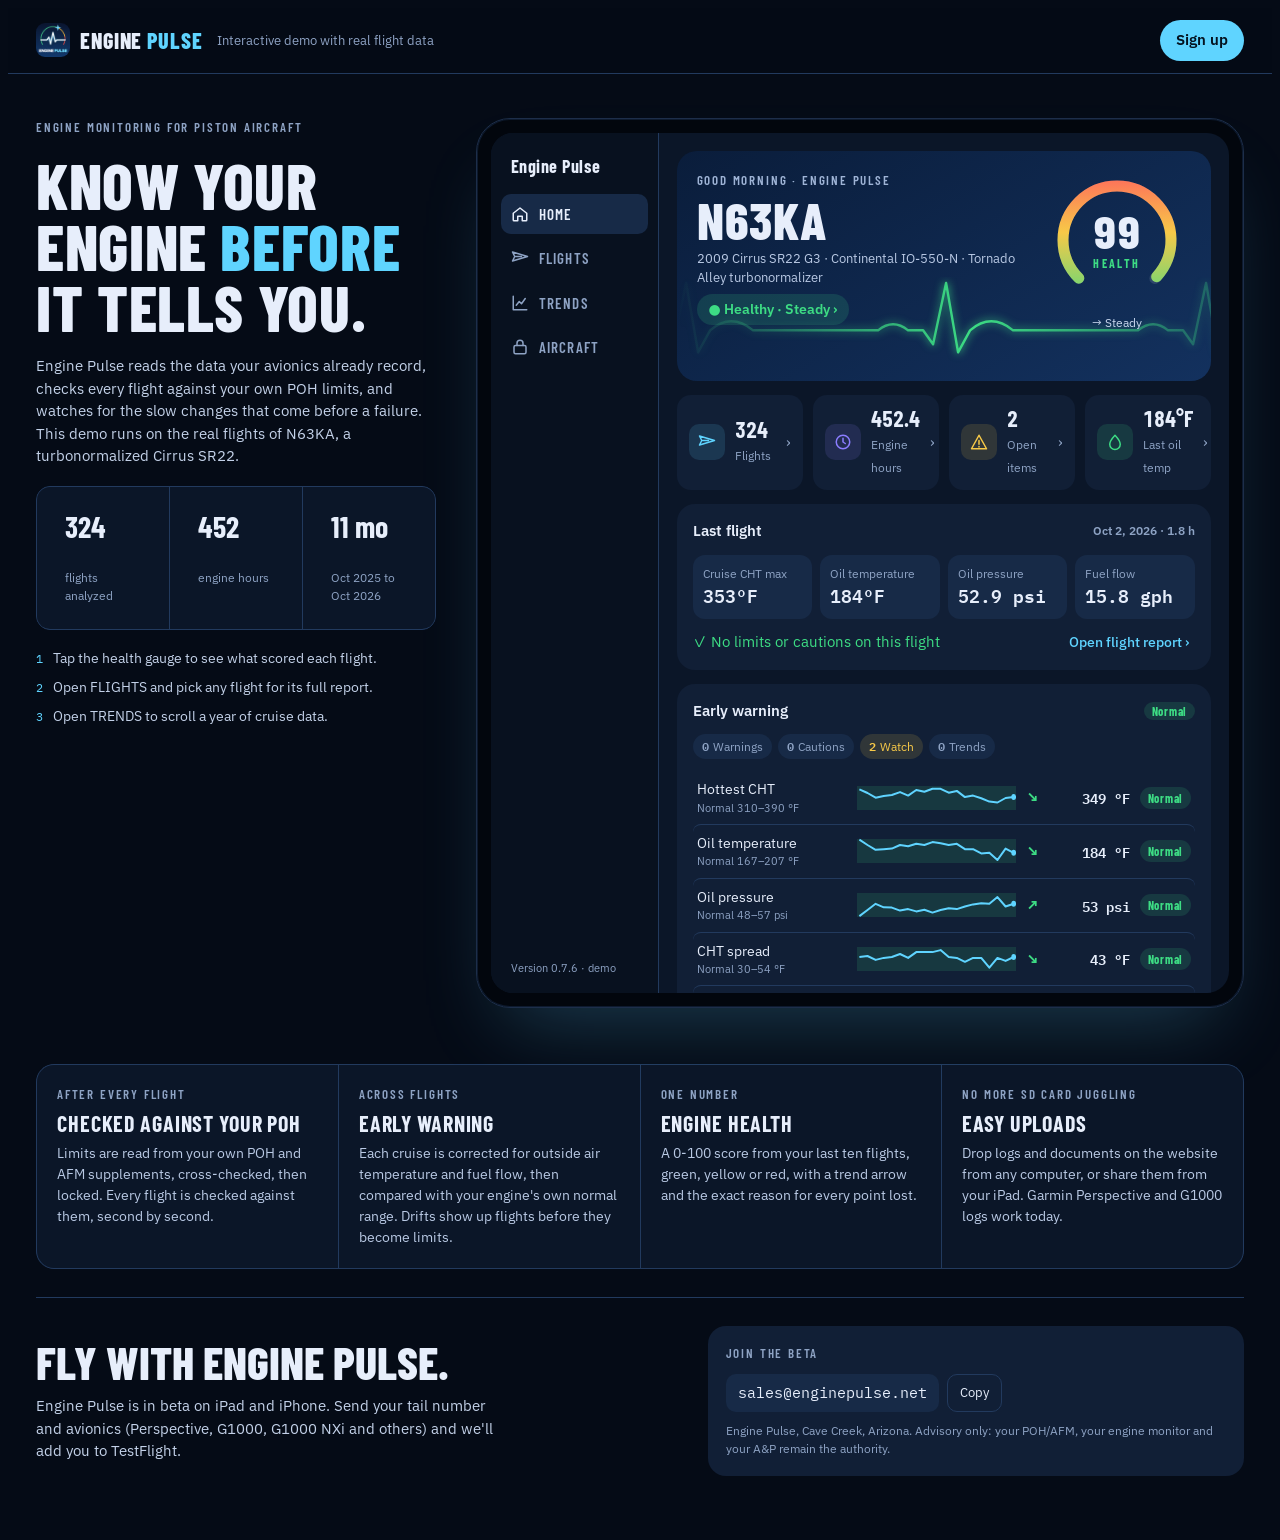
==== commit dd746d1d: "Website: contact email sales@enginepulse.net; developer shown as Engine Pulse - Every email address " ====
--- a/web/demo/index.html
+++ b/web/demo/index.html
@@ -243,8 +243,8 @@
     </div>
     <div class="contact">
       <span class="eyebrow">Join the beta</span>
-      <div class="addr"><code id="email">support@fueledconsulting.com</code><button class="copy" id="copy" type="button">Copy</button></div>
-      <span class="fine">Fueled Consulting, Cave Creek, Arizona. Advisory only: your POH/AFM, your engine monitor and your A&amp;P remain the authority.</span>
+      <div class="addr"><code id="email">sales@enginepulse.net</code><button class="copy" id="copy" type="button">Copy</button></div>
+      <span class="fine">Engine Pulse, Cave Creek, Arizona. Advisory only: your POH/AFM, your engine monitor and your A&amp;P remain the authority.</span>
     </div>
   </section>
 </main>
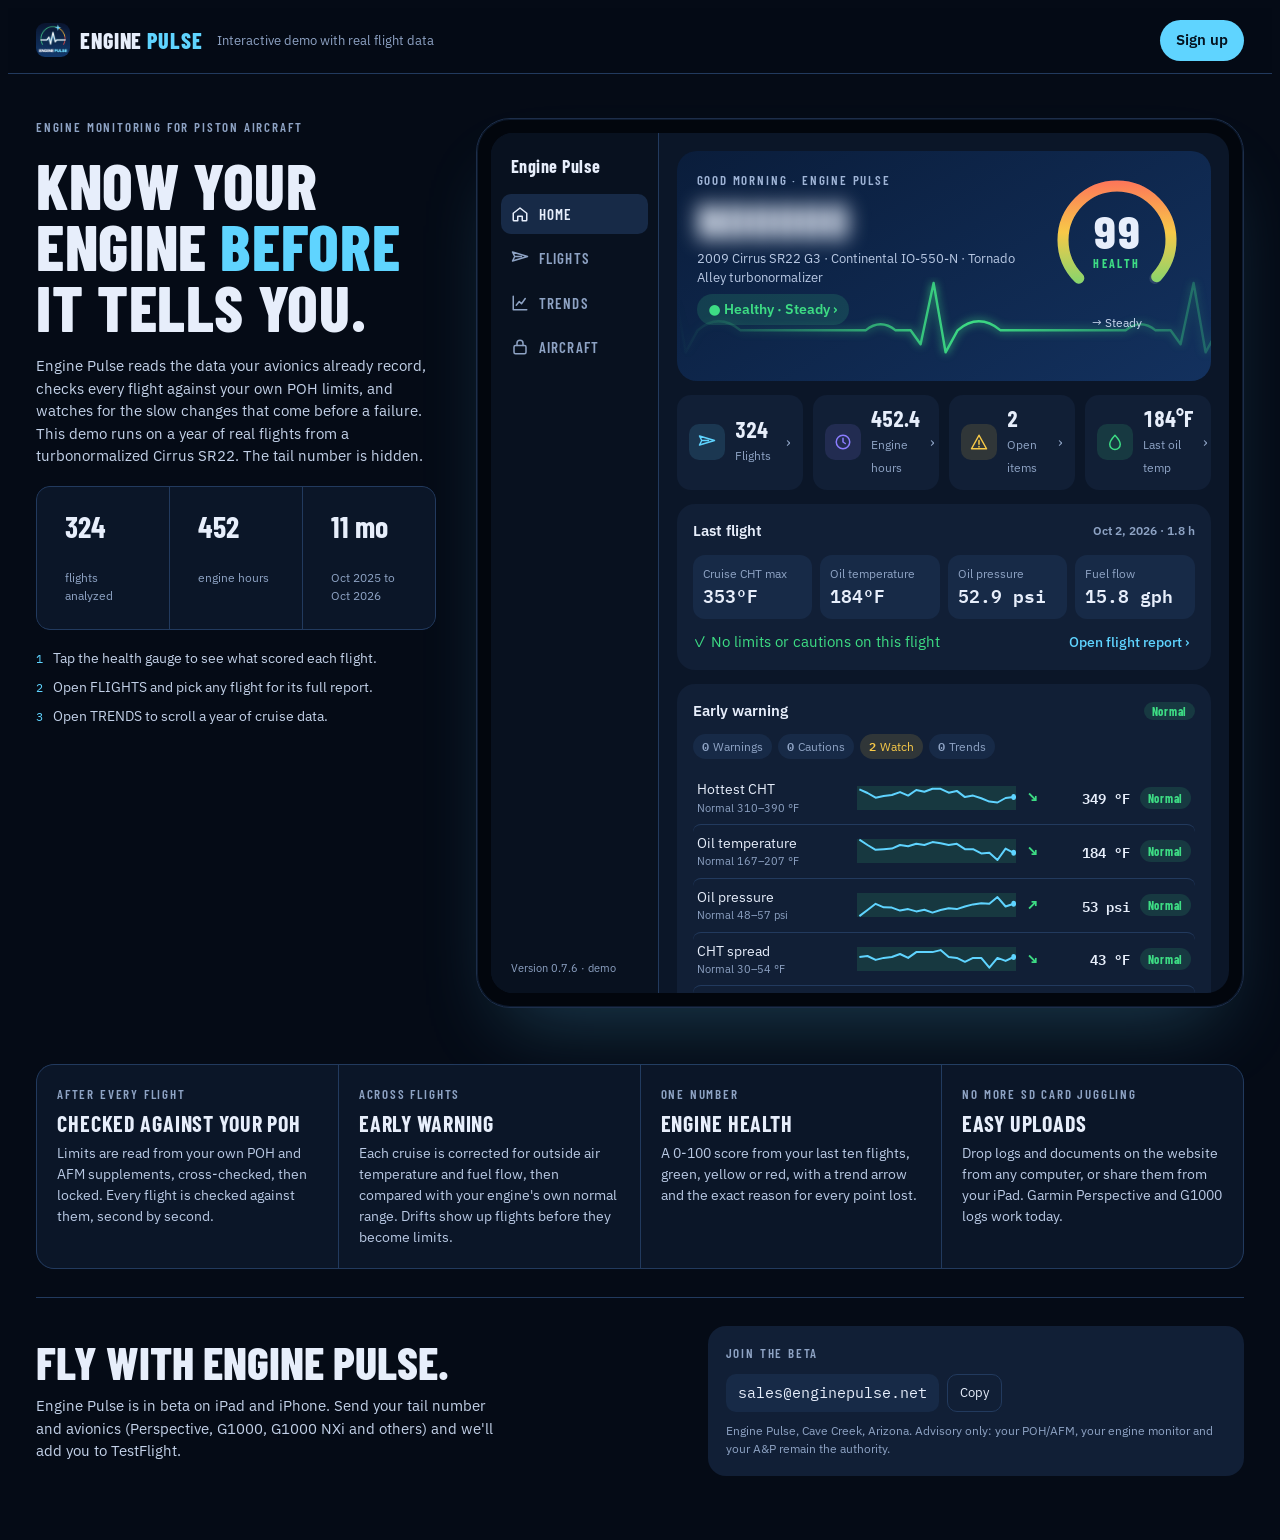
==== commit d4f72442: "Website: hide the aircraft tail number everywhere - Demo and home page show the tail number blurred;" ====
--- a/web/demo/index.html
+++ b/web/demo/index.html
@@ -88,6 +88,7 @@
 .herocard canvas { position: absolute; left: 0; right: 0; bottom: 18px; width: 100%; height: 86px; pointer-events: none; }
 .herocard .who { position: relative; display: flex; flex-direction: column; gap: 6px; }
 .herocard .tail { font-family: var(--display); font-weight: 800; font-size: 52px; line-height: .9; letter-spacing: .02em; }
+.blur-tail { filter: blur(10px); user-select: none; -webkit-user-select: none; width: fit-content; }
 .herocard .sub { color: #b9c9e4; font-size: 13px; }
 .pill { display: inline-flex; align-items: center; gap: 6px; padding: 5px 12px; border-radius: 999px; font-weight: 600; font-size: 14px; width: fit-content; }
 .gauge { position: relative; width: 136px; height: 136px; justify-self: end; }
@@ -213,7 +214,7 @@
     <div class="pitch">
       <span class="eyebrow">Engine monitoring for piston aircraft</span>
       <h1>Know your engine <em>before</em> it tells you.</h1>
-      <p>Engine Pulse reads the data your avionics already record, checks every flight against your own POH limits, and watches for the slow changes that come before a failure. This demo runs on the real flights of N63KA, a turbonormalized Cirrus SR22.</p>
+      <p>Engine Pulse reads the data your avionics already record, checks every flight against your own POH limits, and watches for the slow changes that come before a failure. This demo runs on a year of real flights from a turbonormalized Cirrus SR22. The tail number is hidden.</p>
       <div class="realdata" id="realdata"></div>
       <ul class="tour">
         <li><span>1</span>Tap the health gauge to see what scored each flight.</li>
@@ -249,7 +250,7 @@
   </section>
 </main>
 
-<script id="data" type="application/json">{"tail":"N63KA","aircraft":"2009 Cirrus SR22 G3","engine":"Continental IO-550-N \u00b7 Tornado Alley turbonormalizer","monitor":"Garmin Perspective","generated":"2026-10-06","flights":[{"d":"2025-10-23","h":0.31,"score":100,"issues":[],"cht":[],"chtMax":null,"oilT":null,"oilP":null,"ff":null,"egtSpread":null,"chtSpread":null,"titGap":null,"volt1":null,"egtDev":[],"tas":null,"alt":null,"pwr":null,"tit":null,"climbCHT":null,"nmpg":null,"oilTMax":null,"mags":[{"mag":"R","drop":44}]},{"d":"2025-10-24","h":0.01,"score":100,"issues":[],"cht":[],"chtMax":null,"oilT":null,"oilP":null,"ff":null,"egtSpread":null,"chtSpread":null,"titGap":null,"volt1":null,"egtDev":[],"tas":null,"alt":null,"pwr":null,"tit":null,"climbCHT":null,"nmpg":null,"oilTMax":null,"mags":[]},{"d":"2025-10-24","h":0.03,"score":100,"issues":[],"cht":[],"chtMax":null,"oilT":null,"oilP":null,"ff":null,"egtSpread":null,"chtSpread":null,"titGap":null,"volt1":null,"egtDev":[],"tas":null,"alt":null,"pwr":null,"tit":null,"climbCHT":null,"nmpg":null,"oilTMax":null,"mags":[]},{"d":"2025-11-02","h":0.14,"score":100,"issues":[],"cht":[],"chtMax":null,"oilT":null,"oilP":null,"ff":null,"egtSpread":null,"chtSpread":null,"titGap":null,"volt1":null,"egtDev":[],"tas":null,"alt":null,"pwr":null,"tit":null,"climbCHT":null,"nmpg":null,"oilTMax":null,"mags":[]},{"d":"2025-11-06","h":0.01,"score":100,"issues":[],"cht":[],"chtMax":null,"oilT":null,"oilP":null,"ff":null,"egtSpread":null,"chtSpread":null,"titGap":null,"volt1":null,"egtDev":[],"tas":null,"alt":null,"pwr":null,"tit":null,"climbCHT":null,"nmpg":null,"oilTMax":null,"mags":[]},{"d":"2025-11-06","h":0.19,"score":100,"issues":[],"cht":[],"chtMax":null,"oilT":null,"oilP":null,"ff":null,"egtSpread":null,"chtSpread":null,"titGap":null,"volt1":null,"egtDev":[],"tas":null,"alt":null,"pwr":null,"tit":null,"climbCHT":null,"nmpg":null,"oilTMax":null,"mags":[]},{"d":"2025-11-08","h":0.26,"score":100,"issues":[],"cht":[336,332,333,311,323,301],"chtMax":336,"oilT":179,"oilP":53.0,"ff":15.0,"egtSpread":63,"chtSpread":36,"titGap":80,"volt1":27.8,"egtDev":[-18,-6,45,-1,-3,-17],"tas":165,"alt":4500.0,"pwr":72,"tit":1529,"climbCHT":328,"nmpg":11.0,"oilTMax":183,"mags":[{"mag":"R","drop":36},{"mag":"L","drop":28}]},{"d":"2025-11-09","h":0.01,"score":100,"issues":[],"cht":[],"chtMax":null,"oilT":null,"oilP":null,"ff":null,"egtSpread":null,"chtSpread":null,"titGap":null,"volt1":null,"egtDev":[],"tas":null,"alt":null,"pwr":null,"tit":null,"climbCHT":null,"nmpg":null,"oilTMax":null,"mags":[]},{"d":"2025-11-10","h":0.01,"score":100,"issues":[],"cht":[],"chtMax":null,"oilT":null,"oilP":null,"ff":null,"egtSpread":null,"chtSpread":null,"titGap":null,"volt1":null,"egtDev":[],"tas":null,"alt":null,"pwr":null,"tit":null,"climbCHT":null,"nmpg":null,"oilTMax":null,"mags":[]},{"d":"2025-11-10","h":0.33,"score":100,"issues":[],"cht":[],"chtMax":null,"oilT":null,"oilP":null,"ff":null,"egtSpread":null,"chtSpread":null,"titGap":null,"volt1":null,"egtDev":[],"tas":null,"alt":null,"pwr":null,"tit":null,"climbCHT":384,"nmpg":null,"oilTMax":190,"mags":[{"mag":"R","drop":65},{"mag":"L","drop":58}]},{"d":"2025-11-14","h":0.17,"score":100,"issues":[],"cht":[],"chtMax":null,"oilT":null,"oilP":null,"ff":null,"egtSpread":null,"chtSpread":null,"titGap":null,"volt1":null,"egtDev":[],"tas":null,"alt":null,"pwr":null,"tit":null,"climbCHT":null,"nmpg":null,"oilTMax":null,"mags":[]},{"d":"2025-11-20","h":0.02,"score":100,"issues":[],"cht":[],"chtMax":null,"oilT":null,"oilP":null,"ff":null,"egtSpread":null,"chtSpread":null,"titGap":null,"volt1":null,"egtDev":[],"tas":null,"alt":null,"pwr":null,"tit":null,"climbCHT":null,"nmpg":null,"oilTMax":null,"mags":[]},{"d":"2025-11-20","h":0.01,"score":100,"issues":[],"cht":[],"chtMax":null,"oilT":null,"oilP":null,"ff":null,"egtSpread":null,"chtSpread":null,"titGap":null,"volt1":null,"egtDev":[],"tas":null,"alt":null,"pwr":null,"tit":null,"climbCHT":null,"nmpg":null,"oilTMax":null,"mags":[]},{"d":"2025-11-20","h":0.05,"score":100,"issues":[],"cht":[],"chtMax":null,"oilT":null,"oilP":null,"ff":null,"egtSpread":null,"chtSpread":null,"titGap":null,"volt1":null,"egtDev":[],"tas":null,"alt":null,"pwr":null,"tit":null,"climbCHT":null,"nmpg":null,"oilTMax":null,"mags":[]},{"d":"2025-11-20","h":0.01,"score":100,"issues":[],"cht":[],"chtMax":null,"oilT":null,"oilP":null,"ff":null,"egtSpread":null,"chtSpread":null,"titGap":null,"volt1":null,"egtDev":[],"tas":null,"alt":null,"pwr":null,"tit":null,"climbCHT":null,"nmpg":null,"oilTMax":null,"mags":[]},{"d":"2025-11-20","h":0.01,"score":100,"issues":[],"cht":[],"chtMax":null,"oilT":null,"oilP":null,"ff":null,"egtSpread":null,"chtSpread":null,"titGap":null,"volt1":null,"egtDev":[],"tas":null,"alt":null,"pwr":null,"tit":null,"climbCHT":null,"nmpg":null,"oilTMax":null,"mags":[]},{"d":"2025-12-30","h":0.05,"score":100,"issues":[],"cht":[],"chtMax":null,"oilT":null,"oilP":null,"ff":null,"egtSpread":null,"chtSpread":null,"titGap":null,"volt1":null,"egtDev":[],"tas":null,"alt":null,"pwr":null,"tit":null,"climbCHT":null,"nmpg":null,"oilTMax":null,"mags":[]},{"d":"2025-12-30","h":0.01,"score":100,"issues":[],"cht":[],"chtMax":null,"oilT":null,"oilP":null,"ff":null,"egtSpread":null,"chtSpread":null,"titGap":null,"volt1":null,"egtDev":[],"tas":null,"alt":null,"pwr":null,"tit":null,"climbCHT":null,"nmpg":null,"oilTMax":null,"mags":[]},{"d":"2025-12-30","h":0.02,"score":100,"issues":[],"cht":[],"chtMax":null,"oilT":null,"oilP":null,"ff":null,"egtSpread":null,"chtSpread":null,"titGap":null,"volt1":null,"egtDev":[],"tas":null,"alt":null,"pwr":null,"tit":null,"climbCHT":null,"nmpg":null,"oilTMax":null,"mags":[]},{"d":"2026-01-02","h":0.02,"score":100,"issues":[],"cht":[],"chtMax":null,"oilT":null,"oilP":null,"ff":null,"egtSpread":null,"chtSpread":null,"titGap":null,"volt1":null,"egtDev":[],"tas":null,"alt":null,"pwr":null,"tit":null,"climbCHT":null,"nmpg":null,"oilTMax":null,"mags":[]},{"d":"2026-01-02","h":0.0,"score":100,"issues":[],"cht":[],"chtMax":null,"oilT":null,"oilP":null,"ff":null,"egtSpread":null,"chtSpread":null,"titGap":null,"volt1":null,"egtDev":[],"tas":null,"alt":null,"pwr":null,"tit":null,"climbCHT":null,"nmpg":null,"oilTMax":null,"mags":[]},{"d":"2026-01-03","h":0.11,"score":100,"issues":[],"cht":[],"chtMax":null,"oilT":null,"oilP":null,"ff":null,"egtSpread":null,"chtSpread":null,"titGap":null,"volt1":null,"egtDev":[],"tas":null,"alt":null,"pwr":null,"tit":null,"climbCHT":null,"nmpg":null,"oilTMax":null,"mags":[]},{"d":"2026-01-03","h":0.16,"score":100,"issues":[],"cht":[],"chtMax":null,"oilT":null,"oilP":null,"ff":null,"egtSpread":null,"chtSpread":null,"titGap":null,"volt1":null,"egtDev":[],"tas":null,"alt":null,"pwr":null,"tit":null,"climbCHT":null,"nmpg":null,"oilTMax":null,"mags":[]},{"d":"2026-01-04","h":0.09,"score":97,"issues":[{"sev":"WATCH","title":"Engine caught, then stopped within 30 s","kind":"start.stopped"}],"cht":[],"chtMax":null,"oilT":null,"oilP":null,"ff":null,"egtSpread":null,"chtSpread":null,"titGap":null,"volt1":null,"egtDev":[],"tas":null,"alt":null,"pwr":null,"tit":null,"climbCHT":null,"nmpg":null,"oilTMax":null,"mags":[{"mag":"R","drop":38}]},{"d":"2026-01-04","h":0.05,"score":100,"issues":[],"cht":[],"chtMax":null,"oilT":null,"oilP":null,"ff":null,"egtSpread":null,"chtSpread":null,"titGap":null,"volt1":null,"egtDev":[],"tas":null,"alt":null,"pwr":null,"tit":null,"climbCHT":null,"nmpg":null,"oilTMax":null,"mags":[]},{"d":"2026-01-04","h":0.05,"score":100,"issues":[],"cht":[],"chtMax":null,"oilT":null,"oilP":null,"ff":null,"egtSpread":null,"chtSpread":null,"titGap":null,"volt1":null,"egtDev":[],"tas":null,"alt":null,"pwr":null,"tit":null,"climbCHT":null,"nmpg":null,"oilTMax":null,"mags":[]},{"d":"2026-01-04","h":0.64,"score":100,"issues":[],"cht":[316,312,309,294,310,284],"chtMax":316,"oilT":170,"oilP":56.5,"ff":14.9,"egtSpread":76,"chtSpread":32,"titGap":62,"volt1":27.8,"egtDev":[-18,7,52,-2,-14,-23],"tas":167,"alt":8500.0,"pwr":70,"tit":1498,"climbCHT":322,"nmpg":11.2,"oilTMax":186,"mags":[{"mag":"R","drop":46},{"mag":"L","drop":32}]},{"d":"2026-01-04","h":0.0,"score":100,"issues":[],"cht":[],"chtMax":null,"oilT":null,"oilP":null,"ff":null,"egtSpread":null,"chtSpread":null,"titGap":null,"volt1":null,"egtDev":[],"tas":null,"alt":null,"pwr":null,"tit":null,"climbCHT":null,"nmpg":null,"oilTMax":null,"mags":[]},{"d":"2026-01-04","h":0.47,"score":100,"issues":[],"cht":[286,286,296,273,293,262],"chtMax":296,"oilT":185,"oilP":58.4,"ff":14.3,"egtSpread":68,"chtSpread":32,"titGap":43,"volt1":27.8,"egtDev":[-18,14,39,6,-30,-12],"tas":160,"alt":7400.0,"pwr":63,"tit":1476,"climbCHT":311,"nmpg":11.2,"oilTMax":187,"mags":[{"mag":"R","drop":36}]},{"d":"2026-01-10","h":0.01,"score":100,"issues":[],"cht":[],"chtMax":null,"oilT":null,"oilP":null,"ff":null,"egtSpread":null,"chtSpread":null,"titGap":null,"volt1":null,"egtDev":[],"tas":null,"alt":null,"pwr":null,"tit":null,"climbCHT":null,"nmpg":null,"oilTMax":null,"mags":[]},{"d":"2026-01-11","h":0.86,"score":100,"issues":[],"cht":[294,294,299,281,298,274],"chtMax":299,"oilT":186,"oilP":58.0,"ff":14.7,"egtSpread":71,"chtSpread":28,"titGap":48,"volt1":27.8,"egtDev":[-18,15,46,-1,-24,-20],"tas":167,"alt":7500.0,"pwr":66,"tit":1480,"climbCHT":316,"nmpg":11.4,"oilTMax":188,"mags":[{"mag":"R","drop":41},{"mag":"L","drop":31}]},{"d":"2026-01-11","h":0.01,"score":100,"issues":[],"cht":[],"chtMax":null,"oilT":null,"oilP":null,"ff":null,"egtSpread":null,"chtSpread":null,"titGap":null,"volt1":null,"egtDev":[],"tas":null,"alt":null,"pwr":null,"tit":null,"climbCHT":null,"nmpg":null,"oilTMax":null,"mags":[]},{"d":"2026-01-12","h":0.82,"score":100,"issues":[],"cht":[302,304,309,287,310,279],"chtMax":310,"oilT":167,"oilP":56.9,"ff":14.5,"egtSpread":75,"chtSpread":31,"titGap":56,"volt1":27.8,"egtDev":[-19,10,50,1,-18,-24],"tas":170,"alt":8700.0,"pwr":67,"tit":1492,"climbCHT":328,"nmpg":11.7,"oilTMax":189,"mags":[{"mag":"R","drop":46},{"mag":"L","drop":37}]},{"d":"2026-01-12","h":0.04,"score":97,"issues":[{"sev":"WATCH","title":"Extra cranking before the engine started","kind":"start.extra-cranking"}],"cht":[],"chtMax":null,"oilT":null,"oilP":null,"ff":null,"egtSpread":null,"chtSpread":null,"titGap":null,"volt1":null,"egtDev":[],"tas":null,"alt":null,"pwr":null,"tit":null,"climbCHT":null,"nmpg":null,"oilTMax":null,"mags":[]},{"d":"2026-01-18","h":0.01,"score":100,"issues":[],"cht":[],"chtMax":null,"oilT":null,"oilP":null,"ff":null,"egtSpread":null,"chtSpread":null,"titGap":null,"volt1":null,"egtDev":[],"tas":null,"alt":null,"pwr":null,"tit":null,"climbCHT":null,"nmpg":null,"oilTMax":null,"mags":[]},{"d":"2026-01-18","h":0.08,"score":97,"issues":[{"sev":"WATCH","title":"Engine caught, then stopped within 30 s","kind":"start.stopped"}],"cht":[],"chtMax":null,"oilT":null,"oilP":null,"ff":null,"egtSpread":null,"chtSpread":null,"titGap":null,"volt1":null,"egtDev":[],"tas":null,"alt":null,"pwr":null,"tit":null,"climbCHT":null,"nmpg":null,"oilTMax":null,"mags":[]},{"d":"2026-01-18","h":0.65,"score":100,"issues":[],"cht":[308,309,311,292,308,284],"chtMax":311,"oilT":171,"oilP":56.4,"ff":14.7,"egtSpread":60,"chtSpread":30,"titGap":60,"volt1":27.8,"egtDev":[-17,3,42,1,-13,-16],"tas":162,"alt":5500.0,"pwr":68,"tit":1496,"climbCHT":317,"nmpg":11.0,"oilTMax":184,"mags":[{"mag":"R","drop":40},{"mag":"L","drop":32}]},{"d":"2026-01-19","h":0.01,"score":100,"issues":[],"cht":[],"chtMax":null,"oilT":null,"oilP":null,"ff":null,"egtSpread":null,"chtSpread":null,"titGap":null,"volt1":null,"egtDev":[],"tas":null,"alt":null,"pwr":null,"tit":null,"climbCHT":null,"nmpg":null,"oilTMax":null,"mags":[]},{"d":"2026-01-20","h":0.2,"score":100,"issues":[],"cht":[],"chtMax":null,"oilT":null,"oilP":null,"ff":null,"egtSpread":null,"chtSpread":null,"titGap":null,"volt1":null,"egtDev":[],"tas":null,"alt":null,"pwr":null,"tit":null,"climbCHT":307,"nmpg":null,"oilTMax":184,"mags":[{"mag":"R","drop":36},{"mag":"L","drop":28}]},{"d":"2026-01-20","h":0.22,"score":100,"issues":[],"cht":[],"chtMax":null,"oilT":null,"oilP":null,"ff":null,"egtSpread":null,"chtSpread":null,"titGap":null,"volt1":null,"egtDev":[],"tas":null,"alt":null,"pwr":null,"tit":null,"climbCHT":null,"nmpg":null,"oilTMax":null,"mags":[]},{"d":"2026-01-20","h":0.2,"score":100,"issues":[],"cht":[],"chtMax":null,"oilT":null,"oilP":null,"ff":null,"egtSpread":null,"chtSpread":null,"titGap":null,"volt1":null,"egtDev":[],"tas":null,"alt":null,"pwr":null,"tit":null,"climbCHT":null,"nmpg":null,"oilTMax":null,"mags":[]},{"d":"2026-01-20","h":0.15,"score":100,"issues":[],"cht":[],"chtMax":null,"oilT":null,"oilP":null,"ff":null,"egtSpread":null,"chtSpread":null,"titGap":null,"volt1":null,"egtDev":[],"tas":null,"alt":null,"pwr":null,"tit":null,"climbCHT":null,"nmpg":null,"oilTMax":null,"mags":[{"mag":"R","drop":86}]},{"d":"2026-01-20","h":0.22,"score":100,"issues":[],"cht":[],"chtMax":null,"oilT":null,"oilP":null,"ff":null,"egtSpread":null,"chtSpread":null,"titGap":null,"volt1":null,"egtDev":[],"tas":null,"alt":null,"pwr":null,"tit":null,"climbCHT":315,"nmpg":null,"oilTMax":184,"mags":[{"mag":"R","drop":44},{"mag":"L","drop":38}]},{"d":"2026-01-22","h":7.0,"score":100,"issues":[],"cht":[],"chtMax":null,"oilT":null,"oilP":null,"ff":null,"egtSpread":null,"chtSpread":null,"titGap":null,"volt1":null,"egtDev":[],"tas":null,"alt":null,"pwr":null,"tit":null,"climbCHT":null,"nmpg":null,"oilTMax":null,"mags":[]},{"d":"2026-01-22","h":0.05,"score":100,"issues":[],"cht":[],"chtMax":null,"oilT":null,"oilP":null,"ff":null,"egtSpread":null,"chtSpread":null,"titGap":null,"volt1":null,"egtDev":[],"tas":null,"alt":null,"pwr":null,"tit":null,"climbCHT":null,"nmpg":null,"oilTMax":null,"mags":[]},{"d":"2026-01-22","h":0.03,"score":100,"issues":[],"cht":[],"chtMax":null,"oilT":null,"oilP":null,"ff":null,"egtSpread":null,"chtSpread":null,"titGap":null,"volt1":null,"egtDev":[],"tas":null,"alt":null,"pwr":null,"tit":null,"climbCHT":null,"nmpg":null,"oilTMax":null,"mags":[]},{"d":"2026-01-22","h":0.05,"score":100,"issues":[],"cht":[],"chtMax":null,"oilT":null,"oilP":null,"ff":null,"egtSpread":null,"chtSpread":null,"titGap":null,"volt1":null,"egtDev":[],"tas":null,"alt":null,"pwr":null,"tit":null,"climbCHT":null,"nmpg":null,"oilTMax":null,"mags":[]},{"d":"2026-01-28","h":0.03,"score":100,"issues":[],"cht":[],"chtMax":null,"oilT":null,"oilP":null,"ff":null,"egtSpread":null,"chtSpread":null,"titGap":null,"volt1":null,"egtDev":[],"tas":null,"alt":null,"pwr":null,"tit":null,"climbCHT":null,"nmpg":null,"oilTMax":null,"mags":[]},{"d":"2026-01-28","h":0.16,"score":97,"issues":[{"sev":"WATCH","title":"Engine caught, then stopped within 30 s","kind":"start.stopped"}],"cht":[],"chtMax":null,"oilT":null,"oilP":null,"ff":null,"egtSpread":null,"chtSpread":null,"titGap":null,"volt1":null,"egtDev":[],"tas":null,"alt":null,"pwr":null,"tit":null,"climbCHT":null,"nmpg":null,"oilTMax":null,"mags":[]},{"d":"2026-01-28","h":1.48,"score":97,"issues":[{"sev":"WATCH","title":"Extra cranking before the engine started","kind":"start.extra-cranking"}],"cht":[327,332,321,307,318,300],"chtMax":332,"oilT":175,"oilP":54.2,"ff":13.7,"egtSpread":43,"chtSpread":33,"titGap":67,"volt1":27.8,"egtDev":[-13,7,27,-8,-8,-6],"tas":158,"alt":5700.0,"pwr":66,"tit":1523,"climbCHT":342,"nmpg":11.5,"oilTMax":200,"mags":[{"mag":"R","drop":40},{"mag":"L","drop":34}]},{"d":"2026-01-28","h":0.27,"score":100,"issues":[],"cht":[],"chtMax":null,"oilT":null,"oilP":null,"ff":null,"egtSpread":null,"chtSpread":null,"titGap":null,"volt1":null,"egtDev":[],"tas":null,"alt":null,"pwr":null,"tit":null,"climbCHT":322,"nmpg":null,"oilTMax":183,"mags":[]},{"d":"2026-01-29","h":0.01,"score":100,"issues":[],"cht":[],"chtMax":null,"oilT":null,"oilP":null,"ff":null,"egtSpread":null,"chtSpread":null,"titGap":null,"volt1":null,"egtDev":[],"tas":null,"alt":null,"pwr":null,"tit":null,"climbCHT":null,"nmpg":null,"oilTMax":null,"mags":[]},{"d":"2026-01-29","h":0.27,"score":100,"issues":[],"cht":[333,329,323,308,328,299],"chtMax":333,"oilT":172,"oilP":55.9,"ff":15.5,"egtSpread":69,"chtSpread":34,"titGap":81,"volt1":27.8,"egtDev":[-12,-2,49,-12,-4,-20],"tas":166,"alt":4500.0,"pwr":75,"tit":1550,"climbCHT":309,"nmpg":10.7,"oilTMax":184,"mags":[]},{"d":"2026-01-29","h":0.01,"score":100,"issues":[],"cht":[],"chtMax":null,"oilT":null,"oilP":null,"ff":null,"egtSpread":null,"chtSpread":null,"titGap":null,"volt1":null,"egtDev":[],"tas":null,"alt":null,"pwr":null,"tit":null,"climbCHT":null,"nmpg":null,"oilTMax":null,"mags":[]},{"d":"2026-01-29","h":1.87,"score":92,"issues":[{"sev":"CAUTION","title":"Bus 2 voltage below 24.5 V in flight (M BUS 2 caution range)","kind":"limit.volt2-low"}],"cht":[332,337,328,309,321,305],"chtMax":337,"oilT":180,"oilP":53.2,"ff":14.8,"egtSpread":56,"chtSpread":34,"titGap":85,"volt1":27.8,"egtDev":[-14,3,38,-17,-2,-10],"tas":161,"alt":6400.0,"pwr":72,"tit":1593,"climbCHT":401,"nmpg":10.9,"oilTMax":201,"mags":[{"mag":"R","drop":40},{"mag":"L","drop":38}]},{"d":"2026-01-29","h":0.28,"score":100,"issues":[],"cht":[335,338,335,311,338,305],"chtMax":338,"oilT":175,"oilP":55.7,"ff":15.3,"egtSpread":53,"chtSpread":32,"titGap":82,"volt1":27.8,"egtDev":[-11,2,37,-12,0,-15],"tas":165,"alt":4500.0,"pwr":74,"tit":1565,"climbCHT":315,"nmpg":10.8,"oilTMax":179,"mags":[]},{"d":"2026-01-30","h":0.29,"score":97,"issues":[{"sev":"WATCH","title":"Engine caught, then stopped within 30 s","kind":"start.stopped"}],"cht":[324,325,333,304,329,296],"chtMax":333,"oilT":171,"oilP":55.9,"ff":16.3,"egtSpread":78,"chtSpread":36,"titGap":82,"volt1":27.8,"egtDev":[-15,2,53,-10,-5,-25],"tas":168,"alt":4500.0,"pwr":79,"tit":1576,"climbCHT":312,"nmpg":10.3,"oilTMax":185,"mags":[{"mag":"R","drop":43},{"mag":"L","drop":55}]},{"d":"2026-01-30","h":0.01,"score":100,"issues":[],"cht":[],"chtMax":null,"oilT":null,"oilP":null,"ff":null,"egtSpread":null,"chtSpread":null,"titGap":null,"volt1":null,"egtDev":[],"tas":null,"alt":null,"pwr":null,"tit":null,"climbCHT":null,"nmpg":null,"oilTMax":null,"mags":[]},{"d":"2026-01-30","h":2.08,"score":94,"issues":[{"sev":"WATCH","title":"Engine caught, then stopped within 30 s","kind":"start.stopped"},{"sev":"WATCH","title":"Extra cranking before the engine started","kind":"start.extra-cranking"}],"cht":[312,325,310,297,301,290],"chtMax":325,"oilT":170,"oilP":54.5,"ff":10.1,"egtSpread":69,"chtSpread":32,"titGap":59,"volt1":27.8,"egtDev":[-29,10,19,-5,-11,18],"tas":140,"alt":8500.0,"pwr":49,"tit":1459,"climbCHT":350,"nmpg":13.8,"oilTMax":187,"mags":[{"mag":"R","drop":32},{"mag":"L","drop":41}]},{"d":"2026-01-30","h":0.22,"score":100,"issues":[],"cht":[],"chtMax":null,"oilT":null,"oilP":null,"ff":null,"egtSpread":null,"chtSpread":null,"titGap":null,"volt1":null,"egtDev":[],"tas":null,"alt":null,"pwr":null,"tit":null,"climbCHT":null,"nmpg":null,"oilTMax":null,"mags":[]},{"d":"2026-01-30","h":0.35,"score":97,"issues":[{"sev":"WATCH","title":"Extra cranking before the engine started","kind":"start.extra-cranking"}],"cht":[319,330,319,308,308,298],"chtMax":330,"oilT":168,"oilP":53.2,"ff":10.0,"egtSpread":52,"chtSpread":32,"titGap":84,"volt1":27.8,"egtDev":[-26,-12,26,-7,16,4],"tas":137,"alt":4500.0,"pwr":49,"tit":1493,"climbCHT":314,"nmpg":13.7,"oilTMax":181,"mags":[]},{"d":"2026-02-01","h":0.32,"score":100,"issues":[],"cht":[],"chtMax":null,"oilT":null,"oilP":null,"ff":null,"egtSpread":null,"chtSpread":null,"titGap":null,"volt1":null,"egtDev":[],"tas":null,"alt":null,"pwr":null,"tit":null,"climbCHT":null,"nmpg":null,"oilTMax":null,"mags":[]},{"d":"2026-02-02","h":0.06,"score":100,"issues":[],"cht":[],"chtMax":null,"oilT":null,"oilP":null,"ff":null,"egtSpread":null,"chtSpread":null,"titGap":null,"volt1":null,"egtDev":[],"tas":null,"alt":null,"pwr":null,"tit":null,"climbCHT":null,"nmpg":null,"oilTMax":null,"mags":[]},{"d":"2026-02-02","h":0.76,"score":100,"issues":[],"cht":[],"chtMax":null,"oilT":null,"oilP":null,"ff":null,"egtSpread":null,"chtSpread":null,"titGap":null,"volt1":null,"egtDev":[],"tas":null,"alt":null,"pwr":null,"tit":null,"climbCHT":310,"nmpg":null,"oilTMax":183,"mags":[{"mag":"R","drop":45},{"mag":"L","drop":50}]},{"d":"2026-02-03","h":0.43,"score":100,"issues":[],"cht":[],"chtMax":null,"oilT":null,"oilP":null,"ff":null,"egtSpread":null,"chtSpread":null,"titGap":null,"volt1":null,"egtDev":[],"tas":null,"alt":null,"pwr":null,"tit":null,"climbCHT":null,"nmpg":null,"oilTMax":null,"mags":[]},{"d":"2026-02-04","h":0.01,"score":100,"issues":[],"cht":[],"chtMax":null,"oilT":null,"oilP":null,"ff":null,"egtSpread":null,"chtSpread":null,"titGap":null,"volt1":null,"egtDev":[],"tas":null,"alt":null,"pwr":null,"tit":null,"climbCHT":null,"nmpg":null,"oilTMax":null,"mags":[]},{"d":"2026-02-04","h":0.31,"score":100,"issues":[],"cht":[],"chtMax":null,"oilT":null,"oilP":null,"ff":null,"egtSpread":null,"chtSpread":null,"titGap":null,"volt1":null,"egtDev":[],"tas":null,"alt":null,"pwr":null,"tit":null,"climbCHT":318,"nmpg":null,"oilTMax":187,"mags":[{"mag":"R","drop":36}]},{"d":"2026-02-04","h":0.02,"score":100,"issues":[],"cht":[],"chtMax":null,"oilT":null,"oilP":null,"ff":null,"egtSpread":null,"chtSpread":null,"titGap":null,"volt1":null,"egtDev":[],"tas":null,"alt":null,"pwr":null,"tit":null,"climbCHT":null,"nmpg":null,"oilTMax":null,"mags":[]},{"d":"2026-02-04","h":0.37,"score":100,"issues":[],"cht":[],"chtMax":null,"oilT":null,"oilP":null,"ff":null,"egtSpread":null,"chtSpread":null,"titGap":null,"volt1":null,"egtDev":[],"tas":null,"alt":null,"pwr":null,"tit":null,"climbCHT":336,"nmpg":null,"oilTMax":186,"mags":[]},{"d":"2026-02-04","h":0.08,"score":100,"issues":[],"cht":[],"chtMax":null,"oilT":null,"oilP":null,"ff":null,"egtSpread":null,"chtSpread":null,"titGap":null,"volt1":null,"egtDev":[],"tas":null,"alt":null,"pwr":null,"tit":null,"climbCHT":null,"nmpg":null,"oilTMax":null,"mags":[]},{"d":"2026-02-04","h":0.04,"score":97,"issues":[{"sev":"WATCH","title":"Extra cranking before the engine started","kind":"start.extra-cranking"}],"cht":[],"chtMax":null,"oilT":null,"oilP":null,"ff":null,"egtSpread":null,"chtSpread":null,"titGap":null,"volt1":null,"egtDev":[],"tas":null,"alt":null,"pwr":null,"tit":null,"climbCHT":null,"nmpg":null,"oilTMax":null,"mags":[]},{"d":"2026-02-10","h":0.02,"score":100,"issues":[],"cht":[],"chtMax":null,"oilT":null,"oilP":null,"ff":null,"egtSpread":null,"chtSpread":null,"titGap":null,"volt1":null,"egtDev":[],"tas":null,"alt":null,"pwr":null,"tit":null,"climbCHT":null,"nmpg":null,"oilTMax":null,"mags":[]},{"d":"2026-02-12","h":0.3,"score":100,"issues":[],"cht":[],"chtMax":null,"oilT":null,"oilP":null,"ff":null,"egtSpread":null,"chtSpread":null,"titGap":null,"volt1":null,"egtDev":[],"tas":null,"alt":null,"pwr":null,"tit":null,"climbCHT":null,"nmpg":null,"oilTMax":null,"mags":[]},{"d":"2026-02-14","h":0.01,"score":100,"issues":[],"cht":[],"chtMax":null,"oilT":null,"oilP":null,"ff":null,"egtSpread":null,"chtSpread":null,"titGap":null,"volt1":null,"egtDev":[],"tas":null,"alt":null,"pwr":null,"tit":null,"climbCHT":null,"nmpg":null,"oilTMax":null,"mags":[]},{"d":"2026-02-14","h":0.05,"score":86,"issues":[{"sev":"WATCH","title":"Engine caught, then stopped within 30 s","kind":"start.stopped"},{"sev":"WATCH","title":"Extra cranking before the engine started","kind":"start.extra-cranking"},{"sev":"CAUTION","title":"Run-up: R mag drop 252 RPM (POH limit 150)","kind":"mag.drop"}],"cht":[],"chtMax":null,"oilT":null,"oilP":null,"ff":null,"egtSpread":null,"chtSpread":null,"titGap":null,"volt1":null,"egtDev":[],"tas":null,"alt":null,"pwr":null,"tit":null,"climbCHT":null,"nmpg":null,"oilTMax":null,"mags":[{"mag":"R","drop":252}]},{"d":"2026-02-14","h":1.3,"score":100,"issues":[],"cht":[302,303,314,282,307,273],"chtMax":314,"oilT":186,"oilP":56.9,"ff":14.6,"egtSpread":77,"chtSpread":39,"titGap":57,"volt1":27.8,"egtDev":[-23,13,50,6,-19,-26],"tas":171,"alt":10500.0,"pwr":68,"tit":1509,"climbCHT":316,"nmpg":11.7,"oilTMax":188,"mags":[]},{"d":"2026-02-16","h":0.01,"score":100,"issues":[],"cht":[],"chtMax":null,"oilT":null,"oilP":null,"ff":null,"egtSpread":null,"chtSpread":null,"titGap":null,"volt1":null,"egtDev":[],"tas":null,"alt":null,"pwr":null,"tit":null,"climbCHT":null,"nmpg":null,"oilTMax":null,"mags":[]},{"d":"2026-02-16","h":1.42,"score":86,"issues":[{"sev":"WATCH","title":"Engine caught, then stopped within 30 s","kind":"start.stopped"},{"sev":"WATCH","title":"Extra cranking before the engine started","kind":"start.extra-cranking"},{"sev":"CAUTION","title":"Run-up: mag drops differ by 88 RPM (POH limit 75)","kind":"mag.split"}],"cht":[317,318,323,294,320,286],"chtMax":323,"oilT":168,"oilP":57.0,"ff":14.7,"egtSpread":79,"chtSpread":39,"titGap":75,"volt1":27.8,"egtDev":[-12,6,49,-6,-8,-29],"tas":171,"alt":9500.0,"pwr":71,"tit":1530,"climbCHT":316,"nmpg":11.6,"oilTMax":188,"mags":[{"mag":"R","drop":44},{"mag":"L","drop":132}]},{"d":"2026-02-22","h":0.01,"score":100,"issues":[],"cht":[],"chtMax":null,"oilT":null,"oilP":null,"ff":null,"egtSpread":null,"chtSpread":null,"titGap":null,"volt1":null,"egtDev":[],"tas":null,"alt":null,"pwr":null,"tit":null,"climbCHT":null,"nmpg":null,"oilTMax":null,"mags":[]},{"d":"2026-02-22","h":0.02,"score":100,"issues":[],"cht":[],"chtMax":null,"oilT":null,"oilP":null,"ff":null,"egtSpread":null,"chtSpread":null,"titGap":null,"volt1":null,"egtDev":[],"tas":null,"alt":null,"pwr":null,"tit":null,"climbCHT":null,"nmpg":null,"oilTMax":null,"mags":[]},{"d":"2026-02-22","h":0.43,"score":100,"issues":[],"cht":[351,344,336,318,332,310],"chtMax":351,"oilT":174,"oilP":54.8,"ff":14.3,"egtSpread":51,"chtSpread":40,"titGap":84,"volt1":27.8,"egtDev":[-5,7,33,-9,-8,-18],"tas":167,"alt":8500.0,"pwr":69,"tit":1586,"climbCHT":319,"nmpg":11.7,"oilTMax":184,"mags":[{"mag":"R","drop":101}]},{"d":"2026-02-22","h":0.02,"score":100,"issues":[],"cht":[],"chtMax":null,"oilT":null,"oilP":null,"ff":null,"egtSpread":null,"chtSpread":null,"titGap":null,"volt1":null,"egtDev":[],"tas":null,"alt":null,"pwr":null,"tit":null,"climbCHT":null,"nmpg":null,"oilTMax":null,"mags":[]},{"d":"2026-02-22","h":0.02,"score":100,"issues":[],"cht":[],"chtMax":null,"oilT":null,"oilP":null,"ff":null,"egtSpread":null,"chtSpread":null,"titGap":null,"volt1":null,"egtDev":[],"tas":null,"alt":null,"pwr":null,"tit":null,"climbCHT":null,"nmpg":null,"oilTMax":null,"mags":[]},{"d":"2026-02-22","h":0.49,"score":97,"issues":[{"sev":"WATCH","title":"Extra cranking before the engine started","kind":"start.extra-cranking"}],"cht":[346,341,329,314,328,308],"chtMax":346,"oilT":172,"oilP":55.0,"ff":14.4,"egtSpread":56,"chtSpread":37,"titGap":85,"volt1":27.8,"egtDev":[-8,9,37,-11,-7,-20],"tas":166,"alt":8500.0,"pwr":69,"tit":1579,"climbCHT":310,"nmpg":11.6,"oilTMax":184,"mags":[]},{"d":"2026-03-03","h":0.01,"score":100,"issues":[],"cht":[],"chtMax":null,"oilT":null,"oilP":null,"ff":null,"egtSpread":null,"chtSpread":null,"titGap":null,"volt1":null,"egtDev":[],"tas":null,"alt":null,"pwr":null,"tit":null,"climbCHT":null,"nmpg":null,"oilTMax":null,"mags":[]},{"d":"2026-03-03","h":0.05,"score":97,"issues":[{"sev":"WATCH","title":"Engine caught, then stopped within 30 s","kind":"start.stopped"}],"cht":[],"chtMax":null,"oilT":null,"oilP":null,"ff":null,"egtSpread":null,"chtSpread":null,"titGap":null,"volt1":null,"egtDev":[],"tas":null,"alt":null,"pwr":null,"tit":null,"climbCHT":null,"nmpg":null,"oilTMax":null,"mags":[]},{"d":"2026-03-03","h":1.0,"score":100,"issues":[],"cht":[334,331,329,310,321,301],"chtMax":334,"oilT":176,"oilP":54.4,"ff":13.9,"egtSpread":50,"chtSpread":33,"titGap":76,"volt1":27.8,"egtDev":[-7,5,32,-4,-10,-16],"tas":164,"alt":7500.0,"pwr":67,"tit":1540,"climbCHT":335,"nmpg":11.8,"oilTMax":189,"mags":[{"mag":"R","drop":31}]},{"d":"2026-03-18","h":0.01,"score":100,"issues":[],"cht":[],"chtMax":null,"oilT":null,"oilP":null,"ff":null,"egtSpread":null,"chtSpread":null,"titGap":null,"volt1":null,"egtDev":[],"tas":null,"alt":null,"pwr":null,"tit":null,"climbCHT":null,"nmpg":null,"oilTMax":null,"mags":[]},{"d":"2026-03-18","h":0.36,"score":97,"issues":[{"sev":"WATCH","title":"Engine caught, then stopped within 30 s","kind":"start.stopped"}],"cht":[361,367,356,341,351,334],"chtMax":367,"oilT":199,"oilP":49.6,"ff":13.7,"egtSpread":44,"chtSpread":32,"titGap":80,"volt1":27.8,"egtDev":[-6,4,31,-12,-8,-7],"tas":159,"alt":7500.0,"pwr":66,"tit":1578,"climbCHT":345,"nmpg":11.6,"oilTMax":204,"mags":[{"mag":"R","drop":46},{"mag":"L","drop":37}]},{"d":"2026-03-18","h":0.61,"score":97,"issues":[{"sev":"WATCH","title":"Oil pressure 10-29 psi above 1,000 RPM on the ground (OIL PRESS caution)","kind":"limit.oilp-idle"}],"cht":[],"chtMax":null,"oilT":null,"oilP":null,"ff":null,"egtSpread":null,"chtSpread":null,"titGap":null,"volt1":null,"egtDev":[],"tas":null,"alt":null,"pwr":null,"tit":null,"climbCHT":341,"nmpg":null,"oilTMax":201,"mags":[]},{"d":"2026-03-24","h":0.01,"score":100,"issues":[],"cht":[],"chtMax":null,"oilT":null,"oilP":null,"ff":null,"egtSpread":null,"chtSpread":null,"titGap":null,"volt1":null,"egtDev":[],"tas":null,"alt":null,"pwr":null,"tit":null,"climbCHT":null,"nmpg":null,"oilTMax":null,"mags":[]},{"d":"2026-03-24","h":0.25,"score":94,"issues":[{"sev":"WATCH","title":"Engine caught, then stopped within 30 s","kind":"start.stopped"},{"sev":"WATCH","title":"Extra cranking before the engine started","kind":"start.extra-cranking"}],"cht":[],"chtMax":null,"oilT":null,"oilP":null,"ff":null,"egtSpread":null,"chtSpread":null,"titGap":null,"volt1":null,"egtDev":[],"tas":null,"alt":null,"pwr":null,"tit":null,"climbCHT":323,"nmpg":null,"oilTMax":193,"mags":[]},{"d":"2026-03-24","h":0.02,"score":100,"issues":[],"cht":[],"chtMax":null,"oilT":null,"oilP":null,"ff":null,"egtSpread":null,"chtSpread":null,"titGap":null,"volt1":null,"egtDev":[],"tas":null,"alt":null,"pwr":null,"tit":null,"climbCHT":null,"nmpg":null,"oilTMax":null,"mags":[]},{"d":"2026-03-24","h":0.0,"score":100,"issues":[],"cht":[],"chtMax":null,"oilT":null,"oilP":null,"ff":null,"egtSpread":null,"chtSpread":null,"titGap":null,"volt1":null,"egtDev":[],"tas":null,"alt":null,"pwr":null,"tit":null,"climbCHT":null,"nmpg":null,"oilTMax":null,"mags":[]},{"d":"2026-03-24","h":0.23,"score":100,"issues":[],"cht":[],"chtMax":null,"oilT":null,"oilP":null,"ff":null,"egtSpread":null,"chtSpread":null,"titGap":null,"volt1":null,"egtDev":[],"tas":null,"alt":null,"pwr":null,"tit":null,"climbCHT":326,"nmpg":null,"oilTMax":197,"mags":[]},{"d":"2026-03-28","h":0.01,"score":100,"issues":[],"cht":[],"chtMax":null,"oilT":null,"oilP":null,"ff":null,"egtSpread":null,"chtSpread":null,"titGap":null,"volt1":null,"egtDev":[],"tas":null,"alt":null,"pwr":null,"tit":null,"climbCHT":null,"nmpg":null,"oilTMax":null,"mags":[]},{"d":"2026-03-28","h":0.07,"score":94,"issues":[{"sev":"WATCH","title":"Engine caught, then stopped within 30 s","kind":"start.stopped"},{"sev":"WATCH","title":"Extra cranking before the engine started","kind":"start.extra-cranking"}],"cht":[],"chtMax":null,"oilT":null,"oilP":null,"ff":null,"egtSpread":null,"chtSpread":null,"titGap":null,"volt1":null,"egtDev":[],"tas":null,"alt":null,"pwr":null,"tit":null,"climbCHT":null,"nmpg":null,"oilTMax":null,"mags":[]},{"d":"2026-03-28","h":0.67,"score":100,"issues":[],"cht":[340,340,348,318,341,311],"chtMax":348,"oilT":191,"oilP":51.7,"ff":15.5,"egtSpread":64,"chtSpread":38,"titGap":73,"volt1":27.8,"egtDev":[-14,-1,47,-1,-13,-16],"tas":165,"alt":5500.0,"pwr":75,"tit":1550,"climbCHT":358,"nmpg":10.7,"oilTMax":195,"mags":[{"mag":"R","drop":43},{"mag":"L","drop":55}]},{"d":"2026-03-28","h":0.06,"score":97,"issues":[{"sev":"WATCH","title":"Extra cranking before the engine started","kind":"start.extra-cranking"}],"cht":[],"chtMax":null,"oilT":null,"oilP":null,"ff":null,"egtSpread":null,"chtSpread":null,"titGap":null,"volt1":null,"egtDev":[],"tas":null,"alt":null,"pwr":null,"tit":null,"climbCHT":null,"nmpg":null,"oilTMax":null,"mags":[]},{"d":"2026-03-28","h":0.88,"score":97,"issues":[{"sev":"WATCH","title":"Oil pressure 10-29 psi above 1,000 RPM on the ground (OIL PRESS caution)","kind":"limit.oilp-idle"}],"cht":[322,330,333,312,328,301],"chtMax":333,"oilT":183,"oilP":53.6,"ff":14.9,"egtSpread":64,"chtSpread":33,"titGap":78,"volt1":27.8,"egtDev":[-12,-7,47,-3,-7,-17],"tas":164,"alt":4500.0,"pwr":72,"tit":1532,"climbCHT":333,"nmpg":11.0,"oilTMax":199,"mags":[{"mag":"R","drop":51},{"mag":"L","drop":37}]},{"d":"2026-03-30","h":0.02,"score":100,"issues":[],"cht":[],"chtMax":null,"oilT":null,"oilP":null,"ff":null,"egtSpread":null,"chtSpread":null,"titGap":null,"volt1":null,"egtDev":[],"tas":null,"alt":null,"pwr":null,"tit":null,"climbCHT":null,"nmpg":null,"oilTMax":null,"mags":[]},{"d":"2026-03-30","h":0.03,"score":100,"issues":[],"cht":[],"chtMax":null,"oilT":null,"oilP":null,"ff":null,"egtSpread":null,"chtSpread":null,"titGap":null,"volt1":null,"egtDev":[],"tas":null,"alt":null,"pwr":null,"tit":null,"climbCHT":null,"nmpg":null,"oilTMax":null,"mags":[]},{"d":"2026-03-30","h":0.03,"score":100,"issues":[],"cht":[],"chtMax":null,"oilT":null,"oilP":null,"ff":null,"egtSpread":null,"chtSpread":null,"titGap":null,"volt1":null,"egtDev":[],"tas":null,"alt":null,"pwr":null,"tit":null,"climbCHT":null,"nmpg":null,"oilTMax":null,"mags":[]},{"d":"2026-03-30","h":0.17,"score":100,"issues":[],"cht":[],"chtMax":null,"oilT":null,"oilP":null,"ff":null,"egtSpread":null,"chtSpread":null,"titGap":null,"volt1":null,"egtDev":[],"tas":null,"alt":null,"pwr":null,"tit":null,"climbCHT":null,"nmpg":null,"oilTMax":null,"mags":[]},{"d":"2026-03-31","h":0.02,"score":100,"issues":[],"cht":[],"chtMax":null,"oilT":null,"oilP":null,"ff":null,"egtSpread":null,"chtSpread":null,"titGap":null,"volt1":null,"egtDev":[],"tas":null,"alt":null,"pwr":null,"tit":null,"climbCHT":null,"nmpg":null,"oilTMax":null,"mags":[]},{"d":"2026-03-31","h":0.0,"score":100,"issues":[],"cht":[],"chtMax":null,"oilT":null,"oilP":null,"ff":null,"egtSpread":null,"chtSpread":null,"titGap":null,"volt1":null,"egtDev":[],"tas":null,"alt":null,"pwr":null,"tit":null,"climbCHT":null,"nmpg":null,"oilTMax":null,"mags":[]},{"d":"2026-03-31","h":0.04,"score":100,"issues":[],"cht":[],"chtMax":null,"oilT":null,"oilP":null,"ff":null,"egtSpread":null,"chtSpread":null,"titGap":null,"volt1":null,"egtDev":[],"tas":null,"alt":null,"pwr":null,"tit":null,"climbCHT":null,"nmpg":null,"oilTMax":null,"mags":[]},{"d":"2026-03-31","h":0.98,"score":100,"issues":[],"cht":[329,332,335,313,332,302],"chtMax":335,"oilT":183,"oilP":52.7,"ff":14.9,"egtSpread":66,"chtSpread":34,"titGap":81,"volt1":27.8,"egtDev":[-9,-9,47,-6,-6,-18],"tas":162,"alt":5500.0,"pwr":72,"tit":1540,"climbCHT":349,"nmpg":10.9,"oilTMax":193,"mags":[{"mag":"R","drop":52},{"mag":"L","drop":45}]},{"d":"2026-03-31","h":0.87,"score":97,"issues":[{"sev":"WATCH","title":"Oil pressure 10-29 psi above 1,000 RPM on the ground (OIL PRESS caution)","kind":"limit.oilp-idle"}],"cht":[316,317,327,301,320,291],"chtMax":327,"oilT":183,"oilP":54.0,"ff":15.2,"egtSpread":68,"chtSpread":37,"titGap":61,"volt1":27.8,"egtDev":[-17,3,47,3,-20,-17],"tas":162,"alt":6500.0,"pwr":70,"tit":1533,"climbCHT":330,"nmpg":10.7,"oilTMax":196,"mags":[{"mag":"R","drop":32},{"mag":"L","drop":47}]},{"d":"2026-04-01","h":0.0,"score":100,"issues":[],"cht":[],"chtMax":null,"oilT":null,"oilP":null,"ff":null,"egtSpread":null,"chtSpread":null,"titGap":null,"volt1":null,"egtDev":[],"tas":null,"alt":null,"pwr":null,"tit":null,"climbCHT":null,"nmpg":null,"oilTMax":null,"mags":[]},{"d":"2026-04-01","h":0.0,"score":100,"issues":[],"cht":[],"chtMax":null,"oilT":null,"oilP":null,"ff":null,"egtSpread":null,"chtSpread":null,"titGap":null,"volt1":null,"egtDev":[],"tas":null,"alt":null,"pwr":null,"tit":null,"climbCHT":null,"nmpg":null,"oilTMax":null,"mags":[]},{"d":"2026-04-02","h":0.01,"score":100,"issues":[],"cht":[],"chtMax":null,"oilT":null,"oilP":null,"ff":null,"egtSpread":null,"chtSpread":null,"titGap":null,"volt1":null,"egtDev":[],"tas":null,"alt":null,"pwr":null,"tit":null,"climbCHT":null,"nmpg":null,"oilTMax":null,"mags":[]},{"d":"2026-04-02","h":2.63,"score":100,"issues":[],"cht":[327,329,346,308,335,299],"chtMax":346,"oilT":177,"oilP":54.5,"ff":15.7,"egtSpread":97,"chtSpread":46,"titGap":73,"volt1":27.8,"egtDev":[-16,4,60,1,-14,-36],"tas":175,"alt":10500.0,"pwr":76,"tit":1556,"climbCHT":365,"nmpg":11.2,"oilTMax":188,"mags":[{"mag":"R","drop":83}]},{"d":"2026-04-04","h":0.01,"score":100,"issues":[],"cht":[],"chtMax":null,"oilT":null,"oilP":null,"ff":null,"egtSpread":null,"chtSpread":null,"titGap":null,"volt1":null,"egtDev":[],"tas":null,"alt":null,"pwr":null,"tit":null,"climbCHT":null,"nmpg":null,"oilTMax":null,"mags":[]},{"d":"2026-04-04","h":0.88,"score":97,"issues":[{"sev":"WATCH","title":"Extra cranking before the engine started","kind":"start.extra-cranking"}],"cht":[341,349,333,329,330,317],"chtMax":349,"oilT":183,"oilP":51.9,"ff":14.8,"egtSpread":53,"chtSpread":35,"titGap":81,"volt1":27.8,"egtDev":[-5,-1,37,-7,-11,-14],"tas":159,"alt":3500.0,"pwr":71,"tit":1542,"climbCHT":320,"nmpg":10.8,"oilTMax":188,"mags":[{"mag":"R","drop":44},{"mag":"L","drop":41}]},{"d":"2026-04-05","h":0.01,"score":100,"issues":[],"cht":[],"chtMax":null,"oilT":null,"oilP":null,"ff":null,"egtSpread":null,"chtSpread":null,"titGap":null,"volt1":null,"egtDev":[],"tas":null,"alt":null,"pwr":null,"tit":null,"climbCHT":null,"nmpg":null,"oilTMax":null,"mags":[]},{"d":"2026-04-05","h":1.79,"score":97,"issues":[{"sev":"WATCH","title":"Oil pressure 10-29 psi above 1,000 RPM on the ground (OIL PRESS caution)","kind":"limit.oilp-idle"}],"cht":[349,343,357,319,343,311],"chtMax":357,"oilT":179,"oilP":53.3,"ff":15.8,"egtSpread":101,"chtSpread":47,"titGap":77,"volt1":27.8,"egtDev":[-18,4,64,-1,-11,-38],"tas":176,"alt":11500.0,"pwr":76,"tit":1580,"climbCHT":327,"nmpg":11.1,"oilTMax":195,"mags":[{"mag":"R","drop":40},{"mag":"L","drop":37}]},{"d":"2026-04-06","h":0.01,"score":100,"issues":[],"cht":[],"chtMax":null,"oilT":null,"oilP":null,"ff":null,"egtSpread":null,"chtSpread":null,"titGap":null,"volt1":null,"egtDev":[],"tas":null,"alt":null,"pwr":null,"tit":null,"climbCHT":null,"nmpg":null,"oilTMax":null,"mags":[]},{"d":"2026-04-07","h":0.01,"score":100,"issues":[],"cht":[],"chtMax":null,"oilT":null,"oilP":null,"ff":null,"egtSpread":null,"chtSpread":null,"titGap":null,"volt1":null,"egtDev":[],"tas":null,"alt":null,"pwr":null,"tit":null,"climbCHT":null,"nmpg":null,"oilTMax":null,"mags":[]},{"d":"2026-04-07","h":0.0,"score":100,"issues":[],"cht":[],"chtMax":null,"oilT":null,"oilP":null,"ff":null,"egtSpread":null,"chtSpread":null,"titGap":null,"volt1":null,"egtDev":[],"tas":null,"alt":null,"pwr":null,"tit":null,"climbCHT":null,"nmpg":null,"oilTMax":null,"mags":[]},{"d":"2026-04-07","h":0.02,"score":100,"issues":[],"cht":[],"chtMax":null,"oilT":null,"oilP":null,"ff":null,"egtSpread":null,"chtSpread":null,"titGap":null,"volt1":null,"egtDev":[],"tas":null,"alt":null,"pwr":null,"tit":null,"climbCHT":null,"nmpg":null,"oilTMax":null,"mags":[]},{"d":"2026-04-07","h":0.09,"score":100,"issues":[],"cht":[],"chtMax":null,"oilT":null,"oilP":null,"ff":null,"egtSpread":null,"chtSpread":null,"titGap":null,"volt1":null,"egtDev":[],"tas":null,"alt":null,"pwr":null,"tit":null,"climbCHT":null,"nmpg":null,"oilTMax":null,"mags":[]},{"d":"2026-04-10","h":0.01,"score":100,"issues":[],"cht":[],"chtMax":null,"oilT":null,"oilP":null,"ff":null,"egtSpread":null,"chtSpread":null,"titGap":null,"volt1":null,"egtDev":[],"tas":null,"alt":null,"pwr":null,"tit":null,"climbCHT":null,"nmpg":null,"oilTMax":null,"mags":[]},{"d":"2026-04-10","h":0.13,"score":97,"issues":[{"sev":"WATCH","title":"Engine caught, then stopped within 30 s","kind":"start.stopped"}],"cht":[],"chtMax":null,"oilT":null,"oilP":null,"ff":null,"egtSpread":null,"chtSpread":null,"titGap":null,"volt1":null,"egtDev":[],"tas":null,"alt":null,"pwr":null,"tit":null,"climbCHT":null,"nmpg":null,"oilTMax":null,"mags":[]},{"d":"2026-04-10","h":1.05,"score":100,"issues":[],"cht":[336,341,327,320,322,314],"chtMax":341,"oilT":185,"oilP":49.7,"ff":10.4,"egtSpread":37,"chtSpread":30,"titGap":51,"volt1":27.8,"egtDev":[-13,4,23,5,-9,13],"tas":132,"alt":5500.0,"pwr":50,"tit":1498,"climbCHT":354,"nmpg":12.7,"oilTMax":199,"mags":[{"mag":"R","drop":44},{"mag":"L","drop":45}]},{"d":"2026-04-14","h":0.01,"score":100,"issues":[],"cht":[],"chtMax":null,"oilT":null,"oilP":null,"ff":null,"egtSpread":null,"chtSpread":null,"titGap":null,"volt1":null,"egtDev":[],"tas":null,"alt":null,"pwr":null,"tit":null,"climbCHT":null,"nmpg":null,"oilTMax":null,"mags":[]},{"d":"2026-04-14","h":0.07,"score":100,"issues":[],"cht":[],"chtMax":null,"oilT":null,"oilP":null,"ff":null,"egtSpread":null,"chtSpread":null,"titGap":null,"volt1":null,"egtDev":[],"tas":null,"alt":null,"pwr":null,"tit":null,"climbCHT":null,"nmpg":null,"oilTMax":null,"mags":[]},{"d":"2026-04-14","h":0.91,"score":100,"issues":[],"cht":[295,297,308,281,296,270],"chtMax":308,"oilT":185,"oilP":55.9,"ff":15.2,"egtSpread":69,"chtSpread":39,"titGap":58,"volt1":27.8,"egtDev":[-13,5,46,3,-19,-22],"tas":165,"alt":6500.0,"pwr":73,"tit":1513,"climbCHT":329,"nmpg":10.9,"oilTMax":188,"mags":[]},{"d":"2026-04-14","h":0.0,"score":100,"issues":[],"cht":[],"chtMax":null,"oilT":null,"oilP":null,"ff":null,"egtSpread":null,"chtSpread":null,"titGap":null,"volt1":null,"egtDev":[],"tas":null,"alt":null,"pwr":null,"tit":null,"climbCHT":null,"nmpg":null,"oilTMax":null,"mags":[]},{"d":"2026-04-14","h":1.02,"score":100,"issues":[],"cht":[302,297,309,283,300,272],"chtMax":309,"oilT":164,"oilP":57.4,"ff":15.1,"egtSpread":64,"chtSpread":37,"titGap":55,"volt1":27.8,"egtDev":[-16,4,43,6,-17,-19],"tas":163,"alt":5500.0,"pwr":72,"tit":1508,"climbCHT":317,"nmpg":10.8,"oilTMax":184,"mags":[{"mag":"R","drop":44},{"mag":"L","drop":35}]},{"d":"2026-04-23","h":0.05,"score":100,"issues":[],"cht":[],"chtMax":null,"oilT":null,"oilP":null,"ff":null,"egtSpread":null,"chtSpread":null,"titGap":null,"volt1":null,"egtDev":[],"tas":null,"alt":null,"pwr":null,"tit":null,"climbCHT":null,"nmpg":null,"oilTMax":null,"mags":[]},{"d":"2026-04-25","h":7.0,"score":100,"issues":[],"cht":[],"chtMax":null,"oilT":null,"oilP":null,"ff":null,"egtSpread":null,"chtSpread":null,"titGap":null,"volt1":null,"egtDev":[],"tas":null,"alt":null,"pwr":null,"tit":null,"climbCHT":null,"nmpg":null,"oilTMax":null,"mags":[]},{"d":"2026-04-25","h":0.01,"score":100,"issues":[],"cht":[],"chtMax":null,"oilT":null,"oilP":null,"ff":null,"egtSpread":null,"chtSpread":null,"titGap":null,"volt1":null,"egtDev":[],"tas":null,"alt":null,"pwr":null,"tit":null,"climbCHT":null,"nmpg":null,"oilTMax":null,"mags":[]},{"d":"2026-04-25","h":0.46,"score":100,"issues":[],"cht":[358,353,382,326,357,321],"chtMax":382,"oilT":177,"oilP":54.3,"ff":16.9,"egtSpread":99,"chtSpread":59,"titGap":92,"volt1":27.8,"egtDev":[-12,-1,62,-7,-5,-36],"tas":178,"alt":8500.0,"pwr":82,"tit":1620,"climbCHT":324,"nmpg":10.5,"oilTMax":187,"mags":[{"mag":"R","drop":51}]},{"d":"2026-04-25","h":0.46,"score":100,"issues":[],"cht":[326,323,325,299,323,291],"chtMax":326,"oilT":169,"oilP":55.7,"ff":16.2,"egtSpread":103,"chtSpread":36,"titGap":80,"volt1":27.8,"egtDev":[-14,1,64,-2,-9,-39],"tas":175,"alt":9500.0,"pwr":78,"tit":1574,"climbCHT":340,"nmpg":10.8,"oilTMax":183,"mags":[{"mag":"R","drop":38},{"mag":"L","drop":38}]},{"d":"2026-04-28","h":0.0,"score":100,"issues":[],"cht":[],"chtMax":null,"oilT":null,"oilP":null,"ff":null,"egtSpread":null,"chtSpread":null,"titGap":null,"volt1":null,"egtDev":[],"tas":null,"alt":null,"pwr":null,"tit":null,"climbCHT":null,"nmpg":null,"oilTMax":null,"mags":[]},{"d":"2026-04-28","h":0.51,"score":100,"issues":[],"cht":[],"chtMax":null,"oilT":null,"oilP":null,"ff":null,"egtSpread":null,"chtSpread":null,"titGap":null,"volt1":null,"egtDev":[],"tas":null,"alt":null,"pwr":null,"tit":null,"climbCHT":317,"nmpg":null,"oilTMax":187,"mags":[{"mag":"R","drop":40},{"mag":"L","drop":29}]},{"d":"2026-04-30","h":0.01,"score":100,"issues":[],"cht":[],"chtMax":null,"oilT":null,"oilP":null,"ff":null,"egtSpread":null,"chtSpread":null,"titGap":null,"volt1":null,"egtDev":[],"tas":null,"alt":null,"pwr":null,"tit":null,"climbCHT":null,"nmpg":null,"oilTMax":null,"mags":[]},{"d":"2026-04-30","h":0.04,"score":100,"issues":[],"cht":[],"chtMax":null,"oilT":null,"oilP":null,"ff":null,"egtSpread":null,"chtSpread":null,"titGap":null,"volt1":null,"egtDev":[],"tas":null,"alt":null,"pwr":null,"tit":null,"climbCHT":null,"nmpg":null,"oilTMax":null,"mags":[]},{"d":"2026-04-30","h":0.32,"score":100,"issues":[],"cht":[],"chtMax":null,"oilT":null,"oilP":null,"ff":null,"egtSpread":null,"chtSpread":null,"titGap":null,"volt1":null,"egtDev":[],"tas":null,"alt":null,"pwr":null,"tit":null,"climbCHT":363,"nmpg":null,"oilTMax":192,"mags":[]},{"d":"2026-04-30","h":0.02,"score":100,"issues":[],"cht":[],"chtMax":null,"oilT":null,"oilP":null,"ff":null,"egtSpread":null,"chtSpread":null,"titGap":null,"volt1":null,"egtDev":[],"tas":null,"alt":null,"pwr":null,"tit":null,"climbCHT":null,"nmpg":null,"oilTMax":null,"mags":[]},{"d":"2026-04-30","h":0.13,"score":100,"issues":[],"cht":[],"chtMax":null,"oilT":null,"oilP":null,"ff":null,"egtSpread":null,"chtSpread":null,"titGap":null,"volt1":null,"egtDev":[],"tas":null,"alt":null,"pwr":null,"tit":null,"climbCHT":null,"nmpg":null,"oilTMax":null,"mags":[]},{"d":"2026-04-30","h":0.26,"score":97,"issues":[{"sev":"WATCH","title":"Oil pressure 10-29 psi above 1,000 RPM on the ground (OIL PRESS caution)","kind":"limit.oilp-idle"}],"cht":[],"chtMax":null,"oilT":null,"oilP":null,"ff":null,"egtSpread":null,"chtSpread":null,"titGap":null,"volt1":null,"egtDev":[],"tas":null,"alt":null,"pwr":null,"tit":null,"climbCHT":359,"nmpg":null,"oilTMax":203,"mags":[]},{"d":"2026-05-02","h":0.01,"score":100,"issues":[],"cht":[],"chtMax":null,"oilT":null,"oilP":null,"ff":null,"egtSpread":null,"chtSpread":null,"titGap":null,"volt1":null,"egtDev":[],"tas":null,"alt":null,"pwr":null,"tit":null,"climbCHT":null,"nmpg":null,"oilTMax":null,"mags":[]},{"d":"2026-05-02","h":0.55,"score":100,"issues":[],"cht":[338,330,334,309,335,298],"chtMax":338,"oilT":177,"oilP":54.8,"ff":15.6,"egtSpread":86,"chtSpread":41,"titGap":71,"volt1":27.8,"egtDev":[-14,1,56,-4,-10,-30],"tas":172,"alt":8500.0,"pwr":75,"tit":1557,"climbCHT":339,"nmpg":11.0,"oilTMax":188,"mags":[{"mag":"R","drop":70},{"mag":"L","drop":50}]},{"d":"2026-05-02","h":0.01,"score":100,"issues":[],"cht":[],"chtMax":null,"oilT":null,"oilP":null,"ff":null,"egtSpread":null,"chtSpread":null,"titGap":null,"volt1":null,"egtDev":[],"tas":null,"alt":null,"pwr":null,"tit":null,"climbCHT":null,"nmpg":null,"oilTMax":null,"mags":[]},{"d":"2026-05-02","h":0.52,"score":100,"issues":[],"cht":[341,334,337,314,340,302],"chtMax":341,"oilT":176,"oilP":53.8,"ff":15.8,"egtSpread":92,"chtSpread":40,"titGap":77,"volt1":27.8,"egtDev":[-13,-1,58,-4,-8,-33],"tas":176,"alt":9500.0,"pwr":77,"tit":1573,"climbCHT":346,"nmpg":11.1,"oilTMax":184,"mags":[]},{"d":"2026-05-12","h":0.05,"score":100,"issues":[],"cht":[],"chtMax":null,"oilT":null,"oilP":null,"ff":null,"egtSpread":null,"chtSpread":null,"titGap":null,"volt1":null,"egtDev":[],"tas":null,"alt":null,"pwr":null,"tit":null,"climbCHT":null,"nmpg":null,"oilTMax":null,"mags":[]},{"d":"2026-05-12","h":0.08,"score":100,"issues":[],"cht":[],"chtMax":null,"oilT":null,"oilP":null,"ff":null,"egtSpread":null,"chtSpread":null,"titGap":null,"volt1":null,"egtDev":[],"tas":null,"alt":null,"pwr":null,"tit":null,"climbCHT":null,"nmpg":null,"oilTMax":null,"mags":[]},{"d":"2026-05-12","h":0.0,"score":100,"issues":[],"cht":[],"chtMax":null,"oilT":null,"oilP":null,"ff":null,"egtSpread":null,"chtSpread":null,"titGap":null,"volt1":null,"egtDev":[],"tas":null,"alt":null,"pwr":null,"tit":null,"climbCHT":null,"nmpg":null,"oilTMax":null,"mags":[]},{"d":"2026-05-12","h":0.08,"score":100,"issues":[],"cht":[],"chtMax":null,"oilT":null,"oilP":null,"ff":null,"egtSpread":null,"chtSpread":null,"titGap":null,"volt1":null,"egtDev":[],"tas":null,"alt":null,"pwr":null,"tit":null,"climbCHT":null,"nmpg":null,"oilTMax":null,"mags":[]},{"d":"2026-05-14","h":0.04,"score":100,"issues":[],"cht":[],"chtMax":null,"oilT":null,"oilP":null,"ff":null,"egtSpread":null,"chtSpread":null,"titGap":null,"volt1":null,"egtDev":[],"tas":null,"alt":null,"pwr":null,"tit":null,"climbCHT":null,"nmpg":null,"oilTMax":null,"mags":[]},{"d":"2026-05-14","h":0.06,"score":100,"issues":[],"cht":[],"chtMax":null,"oilT":null,"oilP":null,"ff":null,"egtSpread":null,"chtSpread":null,"titGap":null,"volt1":null,"egtDev":[],"tas":null,"alt":null,"pwr":null,"tit":null,"climbCHT":null,"nmpg":null,"oilTMax":null,"mags":[]},{"d":"2026-05-14","h":0.01,"score":100,"issues":[],"cht":[],"chtMax":null,"oilT":null,"oilP":null,"ff":null,"egtSpread":null,"chtSpread":null,"titGap":null,"volt1":null,"egtDev":[],"tas":null,"alt":null,"pwr":null,"tit":null,"climbCHT":null,"nmpg":null,"oilTMax":null,"mags":[]},{"d":"2026-05-15","h":0.0,"score":100,"issues":[],"cht":[],"chtMax":null,"oilT":null,"oilP":null,"ff":null,"egtSpread":null,"chtSpread":null,"titGap":null,"volt1":null,"egtDev":[],"tas":null,"alt":null,"pwr":null,"tit":null,"climbCHT":null,"nmpg":null,"oilTMax":null,"mags":[]},{"d":"2026-05-15","h":2.72,"score":100,"issues":[],"cht":[345,335,357,315,346,304],"chtMax":357,"oilT":173,"oilP":55.1,"ff":15.6,"egtSpread":102,"chtSpread":52,"titGap":49,"volt1":27.8,"egtDev":[-26,25,61,10,-29,-41],"tas":188,"alt":17500.0,"pwr":75,"tit":1566,"climbCHT":355,"nmpg":12.1,"oilTMax":194,"mags":[{"mag":"R","drop":46}]},{"d":"2026-05-16","h":0.0,"score":100,"issues":[],"cht":[],"chtMax":null,"oilT":null,"oilP":null,"ff":null,"egtSpread":null,"chtSpread":null,"titGap":null,"volt1":null,"egtDev":[],"tas":null,"alt":null,"pwr":null,"tit":null,"climbCHT":null,"nmpg":null,"oilTMax":null,"mags":[]},{"d":"2026-05-16","h":0.86,"score":97,"issues":[{"sev":"WATCH","title":"Oil pressure 10-29 psi above 1,000 RPM on the ground (OIL PRESS caution)","kind":"limit.oilp-idle"}],"cht":[321,323,332,307,327,294],"chtMax":332,"oilT":186,"oilP":52.4,"ff":14.1,"egtSpread":63,"chtSpread":37,"titGap":45,"volt1":27.8,"egtDev":[-21,7,42,1,-19,-9],"tas":158,"alt":7500.0,"pwr":64,"tit":1500,"climbCHT":336,"nmpg":11.2,"oilTMax":203,"mags":[{"mag":"R","drop":31}]},{"d":"2026-05-17","h":0.0,"score":100,"issues":[],"cht":[],"chtMax":null,"oilT":null,"oilP":null,"ff":null,"egtSpread":null,"chtSpread":null,"titGap":null,"volt1":null,"egtDev":[],"tas":null,"alt":null,"pwr":null,"tit":null,"climbCHT":null,"nmpg":null,"oilTMax":null,"mags":[]},{"d":"2026-05-17","h":0.02,"score":100,"issues":[],"cht":[],"chtMax":null,"oilT":null,"oilP":null,"ff":null,"egtSpread":null,"chtSpread":null,"titGap":null,"volt1":null,"egtDev":[],"tas":null,"alt":null,"pwr":null,"tit":null,"climbCHT":null,"nmpg":null,"oilTMax":null,"mags":[]},{"d":"2026-05-17","h":3.22,"score":91,"issues":[{"sev":"WATCH","title":"Engine caught, then stopped within 30 s","kind":"start.stopped"},{"sev":"WATCH","title":"Extra cranking before the engine started","kind":"start.extra-cranking"},{"sev":"WATCH","title":"Run-up: cylinder 5 EGT did not rise on the L mag","kind":"mag.cyl5"}],"cht":[304,307,323,290,314,278],"chtMax":323,"oilT":184,"oilP":56.2,"ff":14.8,"egtSpread":85,"chtSpread":45,"titGap":48,"volt1":27.8,"egtDev":[-21,13,55,8,-26,-29],"tas":176,"alt":12500.0,"pwr":69,"tit":1517,"climbCHT":351,"nmpg":11.9,"oilTMax":188,"mags":[{"mag":"R","drop":92},{"mag":"L","drop":71}]},{"d":"2026-05-19","h":0.01,"score":100,"issues":[],"cht":[],"chtMax":null,"oilT":null,"oilP":null,"ff":null,"egtSpread":null,"chtSpread":null,"titGap":null,"volt1":null,"egtDev":[],"tas":null,"alt":null,"pwr":null,"tit":null,"climbCHT":null,"nmpg":null,"oilTMax":null,"mags":[]},{"d":"2026-05-23","h":0.85,"score":97,"issues":[{"sev":"WATCH","title":"Run-up: cylinder 5 EGT did not rise on the L mag","kind":"mag.cyl5"}],"cht":[302,302,312,288,291,272],"chtMax":312,"oilT":168,"oilP":55.6,"ff":14.4,"egtSpread":66,"chtSpread":37,"titGap":51,"volt1":27.8,"egtDev":[-18,1,45,3,-17,-13],"tas":162,"alt":6500.0,"pwr":66,"tit":1499,"climbCHT":320,"nmpg":11.2,"oilTMax":185,"mags":[{"mag":"R","drop":93},{"mag":"L","drop":62}]},{"d":"2026-05-26","h":0.0,"score":100,"issues":[],"cht":[],"chtMax":null,"oilT":null,"oilP":null,"ff":null,"egtSpread":null,"chtSpread":null,"titGap":null,"volt1":null,"egtDev":[],"tas":null,"alt":null,"pwr":null,"tit":null,"climbCHT":null,"nmpg":null,"oilTMax":null,"mags":[]},{"d":"2026-05-26","h":0.07,"score":100,"issues":[],"cht":[],"chtMax":null,"oilT":null,"oilP":null,"ff":null,"egtSpread":null,"chtSpread":null,"titGap":null,"volt1":null,"egtDev":[],"tas":null,"alt":null,"pwr":null,"tit":null,"climbCHT":null,"nmpg":null,"oilTMax":null,"mags":[]},{"d":"2026-05-26","h":0.48,"score":100,"issues":[],"cht":[321,321,334,305,322,290],"chtMax":334,"oilT":178,"oilP":53.6,"ff":15.0,"egtSpread":68,"chtSpread":46,"titGap":58,"volt1":27.8,"egtDev":[-15,0,48,-2,-11,-20],"tas":165,"alt":6600.0,"pwr":72,"tit":1519,"climbCHT":338,"nmpg":11.0,"oilTMax":192,"mags":[{"mag":"R","drop":69},{"mag":"L","drop":54}]},{"d":"2026-05-26","h":0.0,"score":100,"issues":[],"cht":[],"chtMax":null,"oilT":null,"oilP":null,"ff":null,"egtSpread":null,"chtSpread":null,"titGap":null,"volt1":null,"egtDev":[],"tas":null,"alt":null,"pwr":null,"tit":null,"climbCHT":null,"nmpg":null,"oilTMax":null,"mags":[]},{"d":"2026-05-26","h":0.43,"score":100,"issues":[],"cht":[320,315,328,302,320,287],"chtMax":328,"oilT":179,"oilP":53.0,"ff":14.6,"egtSpread":64,"chtSpread":41,"titGap":56,"volt1":27.8,"egtDev":[-16,-1,47,-1,-12,-16],"tas":161,"alt":7500.0,"pwr":68,"tit":1511,"climbCHT":348,"nmpg":11.0,"oilTMax":197,"mags":[{"mag":"R","drop":39},{"mag":"L","drop":38}]},{"d":"2026-05-26","h":0.0,"score":100,"issues":[],"cht":[],"chtMax":null,"oilT":null,"oilP":null,"ff":null,"egtSpread":null,"chtSpread":null,"titGap":null,"volt1":null,"egtDev":[],"tas":null,"alt":null,"pwr":null,"tit":null,"climbCHT":null,"nmpg":null,"oilTMax":null,"mags":[]},{"d":"2026-05-26","h":0.03,"score":100,"issues":[],"cht":[],"chtMax":null,"oilT":null,"oilP":null,"ff":null,"egtSpread":null,"chtSpread":null,"titGap":null,"volt1":null,"egtDev":[],"tas":null,"alt":null,"pwr":null,"tit":null,"climbCHT":null,"nmpg":null,"oilTMax":null,"mags":[]},{"d":"2026-05-26","h":0.05,"score":100,"issues":[],"cht":[],"chtMax":null,"oilT":null,"oilP":null,"ff":null,"egtSpread":null,"chtSpread":null,"titGap":null,"volt1":null,"egtDev":[],"tas":null,"alt":null,"pwr":null,"tit":null,"climbCHT":null,"nmpg":null,"oilTMax":null,"mags":[]},{"d":"2026-05-27","h":0.01,"score":100,"issues":[],"cht":[],"chtMax":null,"oilT":null,"oilP":null,"ff":null,"egtSpread":null,"chtSpread":null,"titGap":null,"volt1":null,"egtDev":[],"tas":null,"alt":null,"pwr":null,"tit":null,"climbCHT":null,"nmpg":null,"oilTMax":null,"mags":[]},{"d":"2026-05-27","h":0.03,"score":100,"issues":[],"cht":[],"chtMax":null,"oilT":null,"oilP":null,"ff":null,"egtSpread":null,"chtSpread":null,"titGap":null,"volt1":null,"egtDev":[],"tas":null,"alt":null,"pwr":null,"tit":null,"climbCHT":null,"nmpg":null,"oilTMax":null,"mags":[]},{"d":"2026-06-16","h":0.0,"score":100,"issues":[],"cht":[],"chtMax":null,"oilT":null,"oilP":null,"ff":null,"egtSpread":null,"chtSpread":null,"titGap":null,"volt1":null,"egtDev":[],"tas":null,"alt":null,"pwr":null,"tit":null,"climbCHT":null,"nmpg":null,"oilTMax":null,"mags":[]},{"d":"2026-06-16","h":0.04,"score":100,"issues":[],"cht":[],"chtMax":null,"oilT":null,"oilP":null,"ff":null,"egtSpread":null,"chtSpread":null,"titGap":null,"volt1":null,"egtDev":[],"tas":null,"alt":null,"pwr":null,"tit":null,"climbCHT":null,"nmpg":null,"oilTMax":null,"mags":[]},{"d":"2026-06-16","h":0.31,"score":97,"issues":[{"sev":"WATCH","title":"Oil pressure 10-29 psi above 1,000 RPM on the ground (OIL PRESS caution)","kind":"limit.oilp-idle"}],"cht":[],"chtMax":null,"oilT":null,"oilP":null,"ff":null,"egtSpread":null,"chtSpread":null,"titGap":null,"volt1":null,"egtDev":[],"tas":null,"alt":null,"pwr":null,"tit":null,"climbCHT":null,"nmpg":null,"oilTMax":null,"mags":[{"mag":"R","drop":52},{"mag":"L","drop":50}]},{"d":"2026-06-17","h":7.0,"score":100,"issues":[],"cht":[],"chtMax":null,"oilT":null,"oilP":null,"ff":null,"egtSpread":null,"chtSpread":null,"titGap":null,"volt1":null,"egtDev":[],"tas":null,"alt":null,"pwr":null,"tit":null,"climbCHT":null,"nmpg":null,"oilTMax":null,"mags":[]},{"d":"2026-06-17","h":0.01,"score":100,"issues":[],"cht":[],"chtMax":null,"oilT":null,"oilP":null,"ff":null,"egtSpread":null,"chtSpread":null,"titGap":null,"volt1":null,"egtDev":[],"tas":null,"alt":null,"pwr":null,"tit":null,"climbCHT":null,"nmpg":null,"oilTMax":null,"mags":[]},{"d":"2026-06-17","h":0.23,"score":97,"issues":[{"sev":"WATCH","title":"Oil pressure 10-29 psi above 1,000 RPM on the ground (OIL PRESS caution)","kind":"limit.oilp-idle"}],"cht":[],"chtMax":null,"oilT":null,"oilP":null,"ff":null,"egtSpread":null,"chtSpread":null,"titGap":null,"volt1":null,"egtDev":[],"tas":null,"alt":null,"pwr":null,"tit":null,"climbCHT":329,"nmpg":null,"oilTMax":199,"mags":[{"mag":"R","drop":46},{"mag":"L","drop":41}]},{"d":"2026-06-18","h":0.0,"score":100,"issues":[],"cht":[],"chtMax":null,"oilT":null,"oilP":null,"ff":null,"egtSpread":null,"chtSpread":null,"titGap":null,"volt1":null,"egtDev":[],"tas":null,"alt":null,"pwr":null,"tit":null,"climbCHT":null,"nmpg":null,"oilTMax":null,"mags":[]},{"d":"2026-06-18","h":0.22,"score":100,"issues":[],"cht":[],"chtMax":null,"oilT":null,"oilP":null,"ff":null,"egtSpread":null,"chtSpread":null,"titGap":null,"volt1":null,"egtDev":[],"tas":null,"alt":null,"pwr":null,"tit":null,"climbCHT":338,"nmpg":null,"oilTMax":201,"mags":[{"mag":"R","drop":74}]},{"d":"2026-06-27","h":0.38,"score":97,"issues":[{"sev":"WATCH","title":"Oil pressure 10-29 psi above 1,000 RPM on the ground (OIL PRESS caution)","kind":"limit.oilp-idle"}],"cht":[336,331,340,310,332,301],"chtMax":340,"oilT":183,"oilP":53.2,"ff":15.6,"egtSpread":74,"chtSpread":40,"titGap":67,"volt1":27.8,"egtDev":[-13,-2,49,-6,-5,-23],"tas":172,"alt":6500.0,"pwr":75,"tit":1553,"climbCHT":344,"nmpg":11.1,"oilTMax":201,"mags":[{"mag":"R","drop":70},{"mag":"L","drop":50}]},{"d":"2026-06-28","h":0.0,"score":100,"issues":[],"cht":[],"chtMax":null,"oilT":null,"oilP":null,"ff":null,"egtSpread":null,"chtSpread":null,"titGap":null,"volt1":null,"egtDev":[],"tas":null,"alt":null,"pwr":null,"tit":null,"climbCHT":null,"nmpg":null,"oilTMax":null,"mags":[]},{"d":"2026-06-28","h":0.12,"score":94,"issues":[{"sev":"WATCH","title":"Engine caught, then stopped within 30 s","kind":"start.stopped"},{"sev":"WATCH","title":"Extra cranking before the engine started","kind":"start.extra-cranking"}],"cht":[],"chtMax":null,"oilT":null,"oilP":null,"ff":null,"egtSpread":null,"chtSpread":null,"titGap":null,"volt1":null,"egtDev":[],"tas":null,"alt":null,"pwr":null,"tit":null,"climbCHT":null,"nmpg":null,"oilTMax":null,"mags":[]},{"d":"2026-06-28","h":1.07,"score":100,"issues":[],"cht":[349,347,362,326,353,317],"chtMax":362,"oilT":190,"oilP":52.2,"ff":15.5,"egtSpread":84,"chtSpread":44,"titGap":70,"volt1":27.8,"egtDev":[-13,1,54,-7,-6,-29],"tas":172,"alt":8500.0,"pwr":75,"tit":1565,"climbCHT":329,"nmpg":11.1,"oilTMax":196,"mags":[{"mag":"R","drop":42},{"mag":"L","drop":30}]},{"d":"2026-06-28","h":0.79,"score":100,"issues":[],"cht":[347,345,360,325,351,314],"chtMax":360,"oilT":191,"oilP":51.7,"ff":15.4,"egtSpread":80,"chtSpread":46,"titGap":74,"volt1":27.8,"egtDev":[-11,-3,53,-9,-2,-27],"tas":171,"alt":7500.0,"pwr":75,"tit":1564,"climbCHT":330,"nmpg":11.1,"oilTMax":195,"mags":[]},{"d":"2026-06-28","h":0.04,"score":100,"issues":[],"cht":[],"chtMax":null,"oilT":null,"oilP":null,"ff":null,"egtSpread":null,"chtSpread":null,"titGap":null,"volt1":null,"egtDev":[],"tas":null,"alt":null,"pwr":null,"tit":null,"climbCHT":null,"nmpg":null,"oilTMax":null,"mags":[]},{"d":"2026-06-29","h":7.0,"score":100,"issues":[],"cht":[],"chtMax":null,"oilT":null,"oilP":null,"ff":null,"egtSpread":null,"chtSpread":null,"titGap":null,"volt1":null,"egtDev":[],"tas":null,"alt":null,"pwr":null,"tit":null,"climbCHT":null,"nmpg":null,"oilTMax":null,"mags":[]},{"d":"2026-06-29","h":0.01,"score":100,"issues":[],"cht":[],"chtMax":null,"oilT":null,"oilP":null,"ff":null,"egtSpread":null,"chtSpread":null,"titGap":null,"volt1":null,"egtDev":[],"tas":null,"alt":null,"pwr":null,"tit":null,"climbCHT":null,"nmpg":null,"oilTMax":null,"mags":[]},{"d":"2026-06-29","h":0.07,"score":100,"issues":[],"cht":[],"chtMax":null,"oilT":null,"oilP":null,"ff":null,"egtSpread":null,"chtSpread":null,"titGap":null,"volt1":null,"egtDev":[],"tas":null,"alt":null,"pwr":null,"tit":null,"climbCHT":null,"nmpg":null,"oilTMax":null,"mags":[]},{"d":"2026-06-30","h":0.01,"score":100,"issues":[],"cht":[],"chtMax":null,"oilT":null,"oilP":null,"ff":null,"egtSpread":null,"chtSpread":null,"titGap":null,"volt1":null,"egtDev":[],"tas":null,"alt":null,"pwr":null,"tit":null,"climbCHT":null,"nmpg":null,"oilTMax":null,"mags":[]},{"d":"2026-07-02","h":0.01,"score":100,"issues":[],"cht":[],"chtMax":null,"oilT":null,"oilP":null,"ff":null,"egtSpread":null,"chtSpread":null,"titGap":null,"volt1":null,"egtDev":[],"tas":null,"alt":null,"pwr":null,"tit":null,"climbCHT":null,"nmpg":null,"oilTMax":null,"mags":[]},{"d":"2026-07-02","h":0.86,"score":97,"issues":[{"sev":"WATCH","title":"Engine caught, then stopped within 30 s","kind":"start.stopped"}],"cht":[],"chtMax":null,"oilT":null,"oilP":null,"ff":null,"egtSpread":null,"chtSpread":null,"titGap":null,"volt1":null,"egtDev":[],"tas":null,"alt":null,"pwr":null,"tit":null,"climbCHT":328,"nmpg":null,"oilTMax":186,"mags":[{"mag":"R","drop":57},{"mag":"L","drop":32}]},{"d":"2026-07-08","h":0.0,"score":100,"issues":[],"cht":[],"chtMax":null,"oilT":null,"oilP":null,"ff":null,"egtSpread":null,"chtSpread":null,"titGap":null,"volt1":null,"egtDev":[],"tas":null,"alt":null,"pwr":null,"tit":null,"climbCHT":null,"nmpg":null,"oilTMax":null,"mags":[]},{"d":"2026-07-08","h":0.47,"score":97,"issues":[{"sev":"WATCH","title":"Run-up: cylinder 5 EGT did not rise on the L mag","kind":"mag.cyl5"}],"cht":[],"chtMax":null,"oilT":null,"oilP":null,"ff":null,"egtSpread":null,"chtSpread":null,"titGap":null,"volt1":null,"egtDev":[],"tas":null,"alt":null,"pwr":null,"tit":null,"climbCHT":335,"nmpg":null,"oilTMax":200,"mags":[{"mag":"R","drop":78},{"mag":"L","drop":43}]},{"d":"2026-07-08","h":1.06,"score":89,"issues":[{"sev":"CAUTION","title":"Oil pressure 10-29 psi above 1,000 RPM in flight","kind":"limit.oilp-caution"},{"sev":"WATCH","title":"Oil pressure 10-29 psi above 1,000 RPM on the ground (OIL PRESS caution)","kind":"limit.oilp-idle"}],"cht":[338,336,341,320,331,311],"chtMax":341,"oilT":199,"oilP":49.5,"ff":15.3,"egtSpread":47,"chtSpread":30,"titGap":52,"volt1":27.8,"egtDev":[-12,-1,33,-4,-5,-9],"tas":161,"alt":2500.0,"pwr":72,"tit":1510,"climbCHT":358,"nmpg":10.5,"oilTMax":217,"mags":[{"mag":"R","drop":35},{"mag":"L","drop":48}]},{"d":"2026-07-08","h":0.48,"score":97,"issues":[{"sev":"WATCH","title":"Oil pressure 10-29 psi above 1,000 RPM on the ground (OIL PRESS caution)","kind":"limit.oilp-idle"}],"cht":[369,363,379,346,365,334],"chtMax":379,"oilT":206,"oilP":48.7,"ff":15.7,"egtSpread":67,"chtSpread":44,"titGap":77,"volt1":27.8,"egtDev":[-9,-4,45,-15,3,-21],"tas":167,"alt":6400.0,"pwr":76,"tit":1597,"climbCHT":389,"nmpg":10.6,"oilTMax":221,"mags":[]},{"d":"2026-07-15","h":0.0,"score":100,"issues":[],"cht":[],"chtMax":null,"oilT":null,"oilP":null,"ff":null,"egtSpread":null,"chtSpread":null,"titGap":null,"volt1":null,"egtDev":[],"tas":null,"alt":null,"pwr":null,"tit":null,"climbCHT":null,"nmpg":null,"oilTMax":null,"mags":[]},{"d":"2026-07-15","h":0.44,"score":89,"issues":[{"sev":"WATCH","title":"Engine caught, then stopped within 30 s","kind":"start.stopped"},{"sev":"CAUTION","title":"Run-up: mag drops differ by 106 RPM (POH limit 75)","kind":"mag.split"}],"cht":[357,350,367,333,354,322],"chtMax":367,"oilT":197,"oilP":50.8,"ff":15.3,"egtSpread":82,"chtSpread":45,"titGap":71,"volt1":27.8,"egtDev":[-10,0,51,-8,-3,-32],"tas":174,"alt":9500.0,"pwr":74,"tit":1577,"climbCHT":330,"nmpg":11.4,"oilTMax":201,"mags":[{"mag":"R","drop":136},{"mag":"L","drop":30}]},{"d":"2026-07-15","h":0.0,"score":100,"issues":[],"cht":[],"chtMax":null,"oilT":null,"oilP":null,"ff":null,"egtSpread":null,"chtSpread":null,"titGap":null,"volt1":null,"egtDev":[],"tas":null,"alt":null,"pwr":null,"tit":null,"climbCHT":null,"nmpg":null,"oilTMax":null,"mags":[]},{"d":"2026-07-15","h":0.31,"score":100,"issues":[],"cht":[],"chtMax":null,"oilT":null,"oilP":null,"ff":null,"egtSpread":null,"chtSpread":null,"titGap":null,"volt1":null,"egtDev":[],"tas":null,"alt":null,"pwr":null,"tit":null,"climbCHT":328,"nmpg":null,"oilTMax":195,"mags":[{"mag":"R","drop":45},{"mag":"L","drop":43}]},{"d":"2026-07-16","h":0.01,"score":100,"issues":[],"cht":[],"chtMax":null,"oilT":null,"oilP":null,"ff":null,"egtSpread":null,"chtSpread":null,"titGap":null,"volt1":null,"egtDev":[],"tas":null,"alt":null,"pwr":null,"tit":null,"climbCHT":null,"nmpg":null,"oilTMax":null,"mags":[]},{"d":"2026-07-16","h":0.39,"score":100,"issues":[],"cht":[348,339,351,319,339,310],"chtMax":351,"oilT":189,"oilP":52.9,"ff":15.2,"egtSpread":71,"chtSpread":41,"titGap":61,"volt1":27.8,"egtDev":[-11,-1,46,-6,-3,-25],"tas":168,"alt":7500.0,"pwr":74,"tit":1558,"climbCHT":325,"nmpg":11.0,"oilTMax":197,"mags":[{"mag":"R","drop":80},{"mag":"L","drop":51}]},{"d":"2026-07-16","h":0.02,"score":100,"issues":[],"cht":[],"chtMax":null,"oilT":null,"oilP":null,"ff":null,"egtSpread":null,"chtSpread":null,"titGap":null,"volt1":null,"egtDev":[],"tas":null,"alt":null,"pwr":null,"tit":null,"climbCHT":null,"nmpg":null,"oilTMax":null,"mags":[]},{"d":"2026-07-16","h":0.05,"score":100,"issues":[],"cht":[],"chtMax":null,"oilT":null,"oilP":null,"ff":null,"egtSpread":null,"chtSpread":null,"titGap":null,"volt1":null,"egtDev":[],"tas":null,"alt":null,"pwr":null,"tit":null,"climbCHT":null,"nmpg":null,"oilTMax":null,"mags":[]},{"d":"2026-07-16","h":0.01,"score":100,"issues":[],"cht":[],"chtMax":null,"oilT":null,"oilP":null,"ff":null,"egtSpread":null,"chtSpread":null,"titGap":null,"volt1":null,"egtDev":[],"tas":null,"alt":null,"pwr":null,"tit":null,"climbCHT":null,"nmpg":null,"oilTMax":null,"mags":[]},{"d":"2026-07-16","h":0.0,"score":100,"issues":[],"cht":[],"chtMax":null,"oilT":null,"oilP":null,"ff":null,"egtSpread":null,"chtSpread":null,"titGap":null,"volt1":null,"egtDev":[],"tas":null,"alt":null,"pwr":null,"tit":null,"climbCHT":null,"nmpg":null,"oilTMax":null,"mags":[]},{"d":"2026-07-18","h":0.06,"score":97,"issues":[{"sev":"WATCH","title":"Engine caught, then stopped within 30 s","kind":"start.stopped"}],"cht":[],"chtMax":null,"oilT":null,"oilP":null,"ff":null,"egtSpread":null,"chtSpread":null,"titGap":null,"volt1":null,"egtDev":[],"tas":null,"alt":null,"pwr":null,"tit":null,"climbCHT":null,"nmpg":null,"oilTMax":null,"mags":[]},{"d":"2026-07-18","h":1.31,"score":100,"issues":[],"cht":[344,342,357,320,346,313],"chtMax":357,"oilT":190,"oilP":51.7,"ff":15.4,"egtSpread":73,"chtSpread":43,"titGap":60,"volt1":27.8,"egtDev":[-14,1,48,-5,-6,-25],"tas":168,"alt":8500.0,"pwr":74,"tit":1563,"climbCHT":356,"nmpg":10.9,"oilTMax":194,"mags":[{"mag":"R","drop":33}]},{"d":"2026-07-19","h":0.07,"score":100,"issues":[],"cht":[],"chtMax":null,"oilT":null,"oilP":null,"ff":null,"egtSpread":null,"chtSpread":null,"titGap":null,"volt1":null,"egtDev":[],"tas":null,"alt":null,"pwr":null,"tit":null,"climbCHT":null,"nmpg":null,"oilTMax":null,"mags":[]},{"d":"2026-07-19","h":1.24,"score":97,"issues":[{"sev":"WATCH","title":"Oil pressure 10-29 psi above 1,000 RPM on the ground (OIL PRESS caution)","kind":"limit.oilp-idle"}],"cht":[351,345,360,325,350,316],"chtMax":360,"oilT":191,"oilP":51.6,"ff":15.4,"egtSpread":76,"chtSpread":44,"titGap":60,"volt1":27.8,"egtDev":[-15,2,50,-5,-6,-26],"tas":172,"alt":9500.0,"pwr":75,"tit":1565,"climbCHT":342,"nmpg":11.1,"oilTMax":205,"mags":[{"mag":"R","drop":42},{"mag":"L","drop":52}]},{"d":"2026-07-20","h":0.03,"score":100,"issues":[],"cht":[],"chtMax":null,"oilT":null,"oilP":null,"ff":null,"egtSpread":null,"chtSpread":null,"titGap":null,"volt1":null,"egtDev":[],"tas":null,"alt":null,"pwr":null,"tit":null,"climbCHT":null,"nmpg":null,"oilTMax":null,"mags":[]},{"d":"2026-07-20","h":0.0,"score":100,"issues":[],"cht":[],"chtMax":null,"oilT":null,"oilP":null,"ff":null,"egtSpread":null,"chtSpread":null,"titGap":null,"volt1":null,"egtDev":[],"tas":null,"alt":null,"pwr":null,"tit":null,"climbCHT":null,"nmpg":null,"oilTMax":null,"mags":[]},{"d":"2026-07-20","h":0.01,"score":100,"issues":[],"cht":[],"chtMax":null,"oilT":null,"oilP":null,"ff":null,"egtSpread":null,"chtSpread":null,"titGap":null,"volt1":null,"egtDev":[],"tas":null,"alt":null,"pwr":null,"tit":null,"climbCHT":null,"nmpg":null,"oilTMax":null,"mags":[]},{"d":"2026-07-21","h":0.04,"score":100,"issues":[],"cht":[],"chtMax":null,"oilT":null,"oilP":null,"ff":null,"egtSpread":null,"chtSpread":null,"titGap":null,"volt1":null,"egtDev":[],"tas":null,"alt":null,"pwr":null,"tit":null,"climbCHT":null,"nmpg":null,"oilTMax":null,"mags":[]},{"d":"2026-07-21","h":0.0,"score":100,"issues":[],"cht":[],"chtMax":null,"oilT":null,"oilP":null,"ff":null,"egtSpread":null,"chtSpread":null,"titGap":null,"volt1":null,"egtDev":[],"tas":null,"alt":null,"pwr":null,"tit":null,"climbCHT":null,"nmpg":null,"oilTMax":null,"mags":[]},{"d":"2026-07-21","h":0.03,"score":100,"issues":[],"cht":[],"chtMax":null,"oilT":null,"oilP":null,"ff":null,"egtSpread":null,"chtSpread":null,"titGap":null,"volt1":null,"egtDev":[],"tas":null,"alt":null,"pwr":null,"tit":null,"climbCHT":null,"nmpg":null,"oilTMax":null,"mags":[]},{"d":"2026-07-21","h":0.0,"score":100,"issues":[],"cht":[],"chtMax":null,"oilT":null,"oilP":null,"ff":null,"egtSpread":null,"chtSpread":null,"titGap":null,"volt1":null,"egtDev":[],"tas":null,"alt":null,"pwr":null,"tit":null,"climbCHT":null,"nmpg":null,"oilTMax":null,"mags":[]},{"d":"2026-07-27","h":0.01,"score":100,"issues":[],"cht":[],"chtMax":null,"oilT":null,"oilP":null,"ff":null,"egtSpread":null,"chtSpread":null,"titGap":null,"volt1":null,"egtDev":[],"tas":null,"alt":null,"pwr":null,"tit":null,"climbCHT":null,"nmpg":null,"oilTMax":null,"mags":[]},{"d":"2026-07-27","h":0.03,"score":100,"issues":[],"cht":[],"chtMax":null,"oilT":null,"oilP":null,"ff":null,"egtSpread":null,"chtSpread":null,"titGap":null,"volt1":null,"egtDev":[],"tas":null,"alt":null,"pwr":null,"tit":null,"climbCHT":null,"nmpg":null,"oilTMax":null,"mags":[]},{"d":"2026-07-27","h":0.41,"score":97,"issues":[{"sev":"WATCH","title":"Oil pressure 10-29 psi above 1,000 RPM on the ground (OIL PRESS caution)","kind":"limit.oilp-idle"}],"cht":[],"chtMax":null,"oilT":null,"oilP":null,"ff":null,"egtSpread":null,"chtSpread":null,"titGap":null,"volt1":null,"egtDev":[],"tas":null,"alt":null,"pwr":null,"tit":null,"climbCHT":337,"nmpg":null,"oilTMax":207,"mags":[{"mag":"R","drop":65},{"mag":"L","drop":34}]},{"d":"2026-07-28","h":0.0,"score":100,"issues":[],"cht":[],"chtMax":null,"oilT":null,"oilP":null,"ff":null,"egtSpread":null,"chtSpread":null,"titGap":null,"volt1":null,"egtDev":[],"tas":null,"alt":null,"pwr":null,"tit":null,"climbCHT":null,"nmpg":null,"oilTMax":null,"mags":[]},{"d":"2026-07-28","h":0.03,"score":100,"issues":[],"cht":[],"chtMax":null,"oilT":null,"oilP":null,"ff":null,"egtSpread":null,"chtSpread":null,"titGap":null,"volt1":null,"egtDev":[],"tas":null,"alt":null,"pwr":null,"tit":null,"climbCHT":null,"nmpg":null,"oilTMax":null,"mags":[]},{"d":"2026-07-28","h":1.05,"score":100,"issues":[],"cht":[360,352,370,332,358,322],"chtMax":370,"oilT":197,"oilP":50.6,"ff":15.4,"egtSpread":78,"chtSpread":47,"titGap":60,"volt1":27.8,"egtDev":[-14,4,49,-4,-6,-29],"tas":170,"alt":10500.0,"pwr":74,"tit":1576,"climbCHT":395,"nmpg":11.1,"oilTMax":207,"mags":[{"mag":"R","drop":56}]},{"d":"2026-07-28","h":0.38,"score":97,"issues":[{"sev":"WATCH","title":"Oil pressure 10-29 psi above 1,000 RPM on the ground (OIL PRESS caution)","kind":"limit.oilp-idle"}],"cht":[355,347,358,326,347,316],"chtMax":358,"oilT":195,"oilP":51.1,"ff":15.3,"egtSpread":67,"chtSpread":43,"titGap":58,"volt1":27.8,"egtDev":[-12,2,44,-8,-3,-22],"tas":169,"alt":7500.0,"pwr":74,"tit":1560,"climbCHT":366,"nmpg":11.0,"oilTMax":201,"mags":[]},{"d":"2026-08-06","h":0.19,"score":100,"issues":[],"cht":[],"chtMax":null,"oilT":null,"oilP":null,"ff":null,"egtSpread":null,"chtSpread":null,"titGap":null,"volt1":null,"egtDev":[],"tas":null,"alt":null,"pwr":null,"tit":null,"climbCHT":null,"nmpg":null,"oilTMax":null,"mags":[]},{"d":"2026-08-06","h":0.21,"score":100,"issues":[],"cht":[],"chtMax":null,"oilT":null,"oilP":null,"ff":null,"egtSpread":null,"chtSpread":null,"titGap":null,"volt1":null,"egtDev":[],"tas":null,"alt":null,"pwr":null,"tit":null,"climbCHT":null,"nmpg":null,"oilTMax":null,"mags":[]},{"d":"2026-08-07","h":7.0,"score":100,"issues":[],"cht":[],"chtMax":null,"oilT":null,"oilP":null,"ff":null,"egtSpread":null,"chtSpread":null,"titGap":null,"volt1":null,"egtDev":[],"tas":null,"alt":null,"pwr":null,"tit":null,"climbCHT":null,"nmpg":null,"oilTMax":null,"mags":[]},{"d":"2026-08-07","h":0.0,"score":100,"issues":[],"cht":[],"chtMax":null,"oilT":null,"oilP":null,"ff":null,"egtSpread":null,"chtSpread":null,"titGap":null,"volt1":null,"egtDev":[],"tas":null,"alt":null,"pwr":null,"tit":null,"climbCHT":null,"nmpg":null,"oilTMax":null,"mags":[]},{"d":"2026-08-07","h":0.03,"score":100,"issues":[],"cht":[],"chtMax":null,"oilT":null,"oilP":null,"ff":null,"egtSpread":null,"chtSpread":null,"titGap":null,"volt1":null,"egtDev":[],"tas":null,"alt":null,"pwr":null,"tit":null,"climbCHT":null,"nmpg":null,"oilTMax":null,"mags":[]},{"d":"2026-08-07","h":1.58,"score":97,"issues":[{"sev":"WATCH","title":"Oil pressure 10-29 psi above 1,000 RPM on the ground (OIL PRESS caution)","kind":"limit.oilp-idle"}],"cht":[365,359,377,339,361,327],"chtMax":377,"oilT":199,"oilP":50.3,"ff":15.5,"egtSpread":78,"chtSpread":49,"titGap":63,"volt1":27.8,"egtDev":[-13,1,51,-8,-4,-27],"tas":174,"alt":10500.0,"pwr":75,"tit":1584,"climbCHT":350,"nmpg":11.2,"oilTMax":213,"mags":[{"mag":"R","drop":67},{"mag":"L","drop":48}]},{"d":"2026-08-07","h":1.23,"score":97,"issues":[{"sev":"WATCH","title":"Oil pressure 10-29 psi above 1,000 RPM on the ground (OIL PRESS caution)","kind":"limit.oilp-idle"}],"cht":[356,354,371,334,362,322],"chtMax":371,"oilT":197,"oilP":50.9,"ff":15.3,"egtSpread":76,"chtSpread":49,"titGap":57,"volt1":27.8,"egtDev":[-14,3,49,-8,-4,-27],"tas":175,"alt":10500.0,"pwr":74,"tit":1564,"climbCHT":337,"nmpg":11.5,"oilTMax":209,"mags":[]},{"d":"2026-08-07","h":0.02,"score":100,"issues":[],"cht":[],"chtMax":null,"oilT":null,"oilP":null,"ff":null,"egtSpread":null,"chtSpread":null,"titGap":null,"volt1":null,"egtDev":[],"tas":null,"alt":null,"pwr":null,"tit":null,"climbCHT":null,"nmpg":null,"oilTMax":null,"mags":[]},{"d":"2026-08-07","h":0.06,"score":100,"issues":[],"cht":[],"chtMax":null,"oilT":null,"oilP":null,"ff":null,"egtSpread":null,"chtSpread":null,"titGap":null,"volt1":null,"egtDev":[],"tas":null,"alt":null,"pwr":null,"tit":null,"climbCHT":null,"nmpg":null,"oilTMax":null,"mags":[]},{"d":"2026-08-09","h":0.01,"score":100,"issues":[],"cht":[],"chtMax":null,"oilT":null,"oilP":null,"ff":null,"egtSpread":null,"chtSpread":null,"titGap":null,"volt1":null,"egtDev":[],"tas":null,"alt":null,"pwr":null,"tit":null,"climbCHT":null,"nmpg":null,"oilTMax":null,"mags":[]},{"d":"2026-08-09","h":0.31,"score":100,"issues":[],"cht":[],"chtMax":null,"oilT":null,"oilP":null,"ff":null,"egtSpread":null,"chtSpread":null,"titGap":null,"volt1":null,"egtDev":[],"tas":null,"alt":null,"pwr":null,"tit":null,"climbCHT":null,"nmpg":null,"oilTMax":null,"mags":[{"mag":"R","drop":55},{"mag":"L","drop":42}]},{"d":"2026-08-09","h":1.13,"score":100,"issues":[],"cht":[372,364,381,343,371,333],"chtMax":381,"oilT":202,"oilP":49.9,"ff":15.4,"egtSpread":76,"chtSpread":49,"titGap":61,"volt1":27.8,"egtDev":[-11,3,49,-12,-3,-26],"tas":174,"alt":9500.0,"pwr":75,"tit":1574,"climbCHT":328,"nmpg":11.3,"oilTMax":206,"mags":[]},{"d":"2026-08-09","h":1.72,"score":89,"issues":[{"sev":"CAUTION","title":"Oil pressure 10-29 psi above 1,000 RPM in flight","kind":"limit.oilp-caution"},{"sev":"WATCH","title":"Oil pressure 10-29 psi above 1,000 RPM on the ground (OIL PRESS caution)","kind":"limit.oilp-idle"}],"cht":[364,361,381,343,372,330],"chtMax":381,"oilT":200,"oilP":50.8,"ff":15.5,"egtSpread":74,"chtSpread":51,"titGap":58,"volt1":27.8,"egtDev":[-10,3,48,-13,-2,-27],"tas":175,"alt":9500.0,"pwr":75,"tit":1577,"climbCHT":350,"nmpg":11.3,"oilTMax":216,"mags":[]},{"d":"2026-08-09","h":0.04,"score":100,"issues":[],"cht":[],"chtMax":null,"oilT":null,"oilP":null,"ff":null,"egtSpread":null,"chtSpread":null,"titGap":null,"volt1":null,"egtDev":[],"tas":null,"alt":null,"pwr":null,"tit":null,"climbCHT":null,"nmpg":null,"oilTMax":null,"mags":[]},{"d":"2026-08-10","h":0.04,"score":100,"issues":[],"cht":[],"chtMax":null,"oilT":null,"oilP":null,"ff":null,"egtSpread":null,"chtSpread":null,"titGap":null,"volt1":null,"egtDev":[],"tas":null,"alt":null,"pwr":null,"tit":null,"climbCHT":null,"nmpg":null,"oilTMax":null,"mags":[]},{"d":"2026-08-11","h":0.02,"score":100,"issues":[],"cht":[],"chtMax":null,"oilT":null,"oilP":null,"ff":null,"egtSpread":null,"chtSpread":null,"titGap":null,"volt1":null,"egtDev":[],"tas":null,"alt":null,"pwr":null,"tit":null,"climbCHT":null,"nmpg":null,"oilTMax":null,"mags":[]},{"d":"2026-08-13","h":0.0,"score":100,"issues":[],"cht":[],"chtMax":null,"oilT":null,"oilP":null,"ff":null,"egtSpread":null,"chtSpread":null,"titGap":null,"volt1":null,"egtDev":[],"tas":null,"alt":null,"pwr":null,"tit":null,"climbCHT":null,"nmpg":null,"oilTMax":null,"mags":[]},{"d":"2026-08-13","h":0.03,"score":100,"issues":[],"cht":[],"chtMax":null,"oilT":null,"oilP":null,"ff":null,"egtSpread":null,"chtSpread":null,"titGap":null,"volt1":null,"egtDev":[],"tas":null,"alt":null,"pwr":null,"tit":null,"climbCHT":null,"nmpg":null,"oilTMax":null,"mags":[]},{"d":"2026-08-13","h":0.25,"score":100,"issues":[],"cht":[],"chtMax":null,"oilT":null,"oilP":null,"ff":null,"egtSpread":null,"chtSpread":null,"titGap":null,"volt1":null,"egtDev":[],"tas":null,"alt":null,"pwr":null,"tit":null,"climbCHT":327,"nmpg":null,"oilTMax":181,"mags":[{"mag":"R","drop":90},{"mag":"L","drop":70}]},{"d":"2026-08-13","h":0.09,"score":100,"issues":[],"cht":[],"chtMax":null,"oilT":null,"oilP":null,"ff":null,"egtSpread":null,"chtSpread":null,"titGap":null,"volt1":null,"egtDev":[],"tas":null,"alt":null,"pwr":null,"tit":null,"climbCHT":null,"nmpg":null,"oilTMax":null,"mags":[]},{"d":"2026-08-13","h":0.03,"score":100,"issues":[],"cht":[],"chtMax":null,"oilT":null,"oilP":null,"ff":null,"egtSpread":null,"chtSpread":null,"titGap":null,"volt1":null,"egtDev":[],"tas":null,"alt":null,"pwr":null,"tit":null,"climbCHT":null,"nmpg":null,"oilTMax":null,"mags":[]},{"d":"2026-08-13","h":0.14,"score":100,"issues":[],"cht":[],"chtMax":null,"oilT":null,"oilP":null,"ff":null,"egtSpread":null,"chtSpread":null,"titGap":null,"volt1":null,"egtDev":[],"tas":null,"alt":null,"pwr":null,"tit":null,"climbCHT":null,"nmpg":null,"oilTMax":null,"mags":[]},{"d":"2026-08-13","h":0.01,"score":100,"issues":[],"cht":[],"chtMax":null,"oilT":null,"oilP":null,"ff":null,"egtSpread":null,"chtSpread":null,"titGap":null,"volt1":null,"egtDev":[],"tas":null,"alt":null,"pwr":null,"tit":null,"climbCHT":null,"nmpg":null,"oilTMax":null,"mags":[]},{"d":"2026-08-13","h":0.04,"score":100,"issues":[],"cht":[],"chtMax":null,"oilT":null,"oilP":null,"ff":null,"egtSpread":null,"chtSpread":null,"titGap":null,"volt1":null,"egtDev":[],"tas":null,"alt":null,"pwr":null,"tit":null,"climbCHT":null,"nmpg":null,"oilTMax":null,"mags":[]},{"d":"2026-08-14","h":0.0,"score":100,"issues":[],"cht":[],"chtMax":null,"oilT":null,"oilP":null,"ff":null,"egtSpread":null,"chtSpread":null,"titGap":null,"volt1":null,"egtDev":[],"tas":null,"alt":null,"pwr":null,"tit":null,"climbCHT":null,"nmpg":null,"oilTMax":null,"mags":[]},{"d":"2026-08-14","h":0.04,"score":100,"issues":[],"cht":[],"chtMax":null,"oilT":null,"oilP":null,"ff":null,"egtSpread":null,"chtSpread":null,"titGap":null,"volt1":null,"egtDev":[],"tas":null,"alt":null,"pwr":null,"tit":null,"climbCHT":null,"nmpg":null,"oilTMax":null,"mags":[]},{"d":"2026-08-14","h":0.01,"score":100,"issues":[],"cht":[],"chtMax":null,"oilT":null,"oilP":null,"ff":null,"egtSpread":null,"chtSpread":null,"titGap":null,"volt1":null,"egtDev":[],"tas":null,"alt":null,"pwr":null,"tit":null,"climbCHT":null,"nmpg":null,"oilTMax":null,"mags":[]},{"d":"2026-08-14","h":0.2,"score":97,"issues":[{"sev":"WATCH","title":"Oil pressure 10-29 psi above 1,000 RPM on the ground (OIL PRESS caution)","kind":"limit.oilp-idle"}],"cht":[],"chtMax":null,"oilT":null,"oilP":null,"ff":null,"egtSpread":null,"chtSpread":null,"titGap":null,"volt1":null,"egtDev":[],"tas":null,"alt":null,"pwr":null,"tit":null,"climbCHT":342,"nmpg":null,"oilTMax":196,"mags":[{"mag":"R","drop":34}]},{"d":"2026-08-18","h":0.0,"score":100,"issues":[],"cht":[],"chtMax":null,"oilT":null,"oilP":null,"ff":null,"egtSpread":null,"chtSpread":null,"titGap":null,"volt1":null,"egtDev":[],"tas":null,"alt":null,"pwr":null,"tit":null,"climbCHT":null,"nmpg":null,"oilTMax":null,"mags":[]},{"d":"2026-08-18","h":0.31,"score":97,"issues":[{"sev":"WATCH","title":"Oil pressure 10-29 psi above 1,000 RPM on the ground (OIL PRESS caution)","kind":"limit.oilp-idle"}],"cht":[],"chtMax":null,"oilT":null,"oilP":null,"ff":null,"egtSpread":null,"chtSpread":null,"titGap":null,"volt1":null,"egtDev":[],"tas":null,"alt":null,"pwr":null,"tit":null,"climbCHT":336,"nmpg":null,"oilTMax":203,"mags":[{"mag":"R","drop":50},{"mag":"L","drop":34}]},{"d":"2026-08-18","h":0.07,"score":100,"issues":[],"cht":[],"chtMax":null,"oilT":null,"oilP":null,"ff":null,"egtSpread":null,"chtSpread":null,"titGap":null,"volt1":null,"egtDev":[],"tas":null,"alt":null,"pwr":null,"tit":null,"climbCHT":null,"nmpg":null,"oilTMax":null,"mags":[]},{"d":"2026-08-19","h":0.0,"score":100,"issues":[],"cht":[],"chtMax":null,"oilT":null,"oilP":null,"ff":null,"egtSpread":null,"chtSpread":null,"titGap":null,"volt1":null,"egtDev":[],"tas":null,"alt":null,"pwr":null,"tit":null,"climbCHT":null,"nmpg":null,"oilTMax":null,"mags":[]},{"d":"2026-08-19","h":0.0,"score":100,"issues":[],"cht":[],"chtMax":null,"oilT":null,"oilP":null,"ff":null,"egtSpread":null,"chtSpread":null,"titGap":null,"volt1":null,"egtDev":[],"tas":null,"alt":null,"pwr":null,"tit":null,"climbCHT":null,"nmpg":null,"oilTMax":null,"mags":[]},{"d":"2026-08-19","h":0.23,"score":100,"issues":[],"cht":[],"chtMax":null,"oilT":null,"oilP":null,"ff":null,"egtSpread":null,"chtSpread":null,"titGap":null,"volt1":null,"egtDev":[],"tas":null,"alt":null,"pwr":null,"tit":null,"climbCHT":null,"nmpg":null,"oilTMax":null,"mags":[]},{"d":"2026-08-19","h":0.02,"score":100,"issues":[],"cht":[],"chtMax":null,"oilT":null,"oilP":null,"ff":null,"egtSpread":null,"chtSpread":null,"titGap":null,"volt1":null,"egtDev":[],"tas":null,"alt":null,"pwr":null,"tit":null,"climbCHT":null,"nmpg":null,"oilTMax":null,"mags":[]},{"d":"2026-08-19","h":0.02,"score":100,"issues":[],"cht":[],"chtMax":null,"oilT":null,"oilP":null,"ff":null,"egtSpread":null,"chtSpread":null,"titGap":null,"volt1":null,"egtDev":[],"tas":null,"alt":null,"pwr":null,"tit":null,"climbCHT":null,"nmpg":null,"oilTMax":null,"mags":[]},{"d":"2026-08-24","h":0.25,"score":100,"issues":[],"cht":[],"chtMax":null,"oilT":null,"oilP":null,"ff":null,"egtSpread":null,"chtSpread":null,"titGap":null,"volt1":null,"egtDev":[],"tas":null,"alt":null,"pwr":null,"tit":null,"climbCHT":null,"nmpg":null,"oilTMax":null,"mags":[]},{"d":"2026-08-25","h":7.0,"score":100,"issues":[],"cht":[],"chtMax":null,"oilT":null,"oilP":null,"ff":null,"egtSpread":null,"chtSpread":null,"titGap":null,"volt1":null,"egtDev":[],"tas":null,"alt":null,"pwr":null,"tit":null,"climbCHT":null,"nmpg":null,"oilTMax":null,"mags":[]},{"d":"2026-08-25","h":0.07,"score":100,"issues":[],"cht":[],"chtMax":null,"oilT":null,"oilP":null,"ff":null,"egtSpread":null,"chtSpread":null,"titGap":null,"volt1":null,"egtDev":[],"tas":null,"alt":null,"pwr":null,"tit":null,"climbCHT":null,"nmpg":null,"oilTMax":null,"mags":[]},{"d":"2026-08-25","h":0.02,"score":100,"issues":[],"cht":[],"chtMax":null,"oilT":null,"oilP":null,"ff":null,"egtSpread":null,"chtSpread":null,"titGap":null,"volt1":null,"egtDev":[],"tas":null,"alt":null,"pwr":null,"tit":null,"climbCHT":null,"nmpg":null,"oilTMax":null,"mags":[]},{"d":"2026-08-25","h":0.04,"score":100,"issues":[],"cht":[],"chtMax":null,"oilT":null,"oilP":null,"ff":null,"egtSpread":null,"chtSpread":null,"titGap":null,"volt1":null,"egtDev":[],"tas":null,"alt":null,"pwr":null,"tit":null,"climbCHT":null,"nmpg":null,"oilTMax":null,"mags":[]},{"d":"2026-08-25","h":0.06,"score":100,"issues":[],"cht":[],"chtMax":null,"oilT":null,"oilP":null,"ff":null,"egtSpread":null,"chtSpread":null,"titGap":null,"volt1":null,"egtDev":[],"tas":null,"alt":null,"pwr":null,"tit":null,"climbCHT":null,"nmpg":null,"oilTMax":null,"mags":[]},{"d":"2026-08-26","h":0.3,"score":100,"issues":[],"cht":[],"chtMax":null,"oilT":null,"oilP":null,"ff":null,"egtSpread":null,"chtSpread":null,"titGap":null,"volt1":null,"egtDev":[],"tas":null,"alt":null,"pwr":null,"tit":null,"climbCHT":null,"nmpg":null,"oilTMax":null,"mags":[]},{"d":"2026-08-26","h":0.34,"score":100,"issues":[],"cht":[],"chtMax":null,"oilT":null,"oilP":null,"ff":null,"egtSpread":null,"chtSpread":null,"titGap":null,"volt1":null,"egtDev":[],"tas":null,"alt":null,"pwr":null,"tit":null,"climbCHT":null,"nmpg":null,"oilTMax":null,"mags":[]},{"d":"2026-08-26","h":0.2,"score":100,"issues":[],"cht":[],"chtMax":null,"oilT":null,"oilP":null,"ff":null,"egtSpread":null,"chtSpread":null,"titGap":null,"volt1":null,"egtDev":[],"tas":null,"alt":null,"pwr":null,"tit":null,"climbCHT":null,"nmpg":null,"oilTMax":null,"mags":[]},{"d":"2026-08-26","h":0.15,"score":100,"issues":[],"cht":[],"chtMax":null,"oilT":null,"oilP":null,"ff":null,"egtSpread":null,"chtSpread":null,"titGap":null,"volt1":null,"egtDev":[],"tas":null,"alt":null,"pwr":null,"tit":null,"climbCHT":null,"nmpg":null,"oilTMax":null,"mags":[]},{"d":"2026-08-26","h":0.08,"score":100,"issues":[],"cht":[],"chtMax":null,"oilT":null,"oilP":null,"ff":null,"egtSpread":null,"chtSpread":null,"titGap":null,"volt1":null,"egtDev":[],"tas":null,"alt":null,"pwr":null,"tit":null,"climbCHT":null,"nmpg":null,"oilTMax":null,"mags":[]},{"d":"2026-08-27","h":0.01,"score":100,"issues":[],"cht":[],"chtMax":null,"oilT":null,"oilP":null,"ff":null,"egtSpread":null,"chtSpread":null,"titGap":null,"volt1":null,"egtDev":[],"tas":null,"alt":null,"pwr":null,"tit":null,"climbCHT":null,"nmpg":null,"oilTMax":null,"mags":[]},{"d":"2026-08-27","h":0.2,"score":89,"issues":[{"sev":"CAUTION","title":"Oil pressure 10-29 psi above 1,000 RPM in flight","kind":"limit.oilp-caution"},{"sev":"WATCH","title":"Oil pressure 10-29 psi above 1,000 RPM on the ground (OIL PRESS caution)","kind":"limit.oilp-idle"}],"cht":[],"chtMax":null,"oilT":null,"oilP":null,"ff":null,"egtSpread":null,"chtSpread":null,"titGap":null,"volt1":null,"egtDev":[],"tas":null,"alt":null,"pwr":null,"tit":null,"climbCHT":376,"nmpg":null,"oilTMax":213,"mags":[{"mag":"R","drop":38},{"mag":"L","drop":28}]},{"d":"2026-08-28","h":0.01,"score":100,"issues":[],"cht":[],"chtMax":null,"oilT":null,"oilP":null,"ff":null,"egtSpread":null,"chtSpread":null,"titGap":null,"volt1":null,"egtDev":[],"tas":null,"alt":null,"pwr":null,"tit":null,"climbCHT":null,"nmpg":null,"oilTMax":null,"mags":[]},{"d":"2026-08-28","h":0.04,"score":100,"issues":[],"cht":[],"chtMax":null,"oilT":null,"oilP":null,"ff":null,"egtSpread":null,"chtSpread":null,"titGap":null,"volt1":null,"egtDev":[],"tas":null,"alt":null,"pwr":null,"tit":null,"climbCHT":null,"nmpg":null,"oilTMax":null,"mags":[]},{"d":"2026-08-28","h":1.3,"score":97,"issues":[{"sev":"WATCH","title":"Oil pressure 10-29 psi above 1,000 RPM on the ground (OIL PRESS caution)","kind":"limit.oilp-idle"}],"cht":[365,352,368,331,360,324],"chtMax":368,"oilT":197,"oilP":51.4,"ff":15.2,"egtSpread":67,"chtSpread":44,"titGap":38,"volt1":27.8,"egtDev":[-22,12,42,6,-12,-24],"tas":174,"alt":12000.0,"pwr":74,"tit":1531,"climbCHT":405,"nmpg":11.4,"oilTMax":211,"mags":[{"mag":"R","drop":39},{"mag":"L","drop":86}]},{"d":"2026-08-28","h":0.01,"score":100,"issues":[],"cht":[],"chtMax":null,"oilT":null,"oilP":null,"ff":null,"egtSpread":null,"chtSpread":null,"titGap":null,"volt1":null,"egtDev":[],"tas":null,"alt":null,"pwr":null,"tit":null,"climbCHT":null,"nmpg":null,"oilTMax":null,"mags":[]},{"d":"2026-08-28","h":0.68,"score":97,"issues":[{"sev":"WATCH","title":"Oil pressure 10-29 psi above 1,000 RPM on the ground (OIL PRESS caution)","kind":"limit.oilp-idle"}],"cht":[374,358,374,337,367,332],"chtMax":374,"oilT":199,"oilP":51.1,"ff":15.4,"egtSpread":70,"chtSpread":43,"titGap":53,"volt1":27.8,"egtDev":[-12,1,44,-7,0,-26],"tas":174,"alt":9500.0,"pwr":75,"tit":1554,"climbCHT":332,"nmpg":11.3,"oilTMax":201,"mags":[{"mag":"R","drop":43},{"mag":"L","drop":72}]},{"d":"2026-08-31","h":0.07,"score":100,"issues":[],"cht":[],"chtMax":null,"oilT":null,"oilP":null,"ff":null,"egtSpread":null,"chtSpread":null,"titGap":null,"volt1":null,"egtDev":[],"tas":null,"alt":null,"pwr":null,"tit":null,"climbCHT":null,"nmpg":null,"oilTMax":null,"mags":[]},{"d":"2026-09-15","h":0.09,"score":100,"issues":[],"cht":[],"chtMax":null,"oilT":null,"oilP":null,"ff":null,"egtSpread":null,"chtSpread":null,"titGap":null,"volt1":null,"egtDev":[],"tas":null,"alt":null,"pwr":null,"tit":null,"climbCHT":null,"nmpg":null,"oilTMax":null,"mags":[]},{"d":"2026-09-15","h":0.0,"score":100,"issues":[],"cht":[],"chtMax":null,"oilT":null,"oilP":null,"ff":null,"egtSpread":null,"chtSpread":null,"titGap":null,"volt1":null,"egtDev":[],"tas":null,"alt":null,"pwr":null,"tit":null,"climbCHT":null,"nmpg":null,"oilTMax":null,"mags":[]},{"d":"2026-09-15","h":0.01,"score":100,"issues":[],"cht":[],"chtMax":null,"oilT":null,"oilP":null,"ff":null,"egtSpread":null,"chtSpread":null,"titGap":null,"volt1":null,"egtDev":[],"tas":null,"alt":null,"pwr":null,"tit":null,"climbCHT":null,"nmpg":null,"oilTMax":null,"mags":[]},{"d":"2026-09-15","h":0.0,"score":100,"issues":[],"cht":[],"chtMax":null,"oilT":null,"oilP":null,"ff":null,"egtSpread":null,"chtSpread":null,"titGap":null,"volt1":null,"egtDev":[],"tas":null,"alt":null,"pwr":null,"tit":null,"climbCHT":null,"nmpg":null,"oilTMax":null,"mags":[]},{"d":"2026-09-15","h":0.03,"score":100,"issues":[],"cht":[],"chtMax":null,"oilT":null,"oilP":null,"ff":null,"egtSpread":null,"chtSpread":null,"titGap":null,"volt1":null,"egtDev":[],"tas":null,"alt":null,"pwr":null,"tit":null,"climbCHT":null,"nmpg":null,"oilTMax":null,"mags":[]},{"d":"2026-09-15","h":0.0,"score":100,"issues":[],"cht":[],"chtMax":null,"oilT":null,"oilP":null,"ff":null,"egtSpread":null,"chtSpread":null,"titGap":null,"volt1":null,"egtDev":[],"tas":null,"alt":null,"pwr":null,"tit":null,"climbCHT":null,"nmpg":null,"oilTMax":null,"mags":[]},{"d":"2026-09-15","h":0.0,"score":100,"issues":[],"cht":[],"chtMax":null,"oilT":null,"oilP":null,"ff":null,"egtSpread":null,"chtSpread":null,"titGap":null,"volt1":null,"egtDev":[],"tas":null,"alt":null,"pwr":null,"tit":null,"climbCHT":null,"nmpg":null,"oilTMax":null,"mags":[]},{"d":"2026-09-15","h":0.01,"score":100,"issues":[],"cht":[],"chtMax":null,"oilT":null,"oilP":null,"ff":null,"egtSpread":null,"chtSpread":null,"titGap":null,"volt1":null,"egtDev":[],"tas":null,"alt":null,"pwr":null,"tit":null,"climbCHT":null,"nmpg":null,"oilTMax":null,"mags":[]},{"d":"2026-09-16","h":0.01,"score":100,"issues":[],"cht":[],"chtMax":null,"oilT":null,"oilP":null,"ff":null,"egtSpread":null,"chtSpread":null,"titGap":null,"volt1":null,"egtDev":[],"tas":null,"alt":null,"pwr":null,"tit":null,"climbCHT":null,"nmpg":null,"oilTMax":null,"mags":[]},{"d":"2026-09-16","h":0.0,"score":100,"issues":[],"cht":[],"chtMax":null,"oilT":null,"oilP":null,"ff":null,"egtSpread":null,"chtSpread":null,"titGap":null,"volt1":null,"egtDev":[],"tas":null,"alt":null,"pwr":null,"tit":null,"climbCHT":null,"nmpg":null,"oilTMax":null,"mags":[]},{"d":"2026-09-16","h":1.18,"score":97,"issues":[{"sev":"WATCH","title":"Extra cranking before the engine started","kind":"start.extra-cranking"}],"cht":[351,344,352,324,353,314],"chtMax":353,"oilT":190,"oilP":52.0,"ff":15.6,"egtSpread":56,"chtSpread":39,"titGap":53,"volt1":27.8,"egtDev":[-3,-7,37,-11,3,-19],"tas":168,"alt":5500.0,"pwr":76,"tit":1540,"climbCHT":366,"nmpg":10.7,"oilTMax":193,"mags":[{"mag":"R","drop":32}]},{"d":"2026-09-19","h":234.69,"score":97,"issues":[{"sev":"WATCH","title":"Engine caught, then stopped within 30 s","kind":"start.stopped"}],"cht":[],"chtMax":null,"oilT":null,"oilP":null,"ff":null,"egtSpread":null,"chtSpread":null,"titGap":null,"volt1":null,"egtDev":[],"tas":null,"alt":null,"pwr":null,"tit":null,"climbCHT":null,"nmpg":null,"oilTMax":null,"mags":[]},{"d":"2026-09-19","h":0.0,"score":100,"issues":[],"cht":[],"chtMax":null,"oilT":null,"oilP":null,"ff":null,"egtSpread":null,"chtSpread":null,"titGap":null,"volt1":null,"egtDev":[],"tas":null,"alt":null,"pwr":null,"tit":null,"climbCHT":null,"nmpg":null,"oilTMax":null,"mags":[]},{"d":"2026-09-22","h":7.0,"score":100,"issues":[],"cht":[],"chtMax":null,"oilT":null,"oilP":null,"ff":null,"egtSpread":null,"chtSpread":null,"titGap":null,"volt1":null,"egtDev":[],"tas":null,"alt":null,"pwr":null,"tit":null,"climbCHT":null,"nmpg":null,"oilTMax":null,"mags":[]},{"d":"2026-09-22","h":7.0,"score":100,"issues":[],"cht":[],"chtMax":null,"oilT":null,"oilP":null,"ff":null,"egtSpread":null,"chtSpread":null,"titGap":null,"volt1":null,"egtDev":[],"tas":null,"alt":null,"pwr":null,"tit":null,"climbCHT":null,"nmpg":null,"oilTMax":null,"mags":[]},{"d":"2026-09-22","h":7.0,"score":100,"issues":[],"cht":[],"chtMax":null,"oilT":null,"oilP":null,"ff":null,"egtSpread":null,"chtSpread":null,"titGap":null,"volt1":null,"egtDev":[],"tas":null,"alt":null,"pwr":null,"tit":null,"climbCHT":null,"nmpg":null,"oilTMax":null,"mags":[]},{"d":"2026-09-22","h":0.03,"score":100,"issues":[],"cht":[],"chtMax":null,"oilT":null,"oilP":null,"ff":null,"egtSpread":null,"chtSpread":null,"titGap":null,"volt1":null,"egtDev":[],"tas":null,"alt":null,"pwr":null,"tit":null,"climbCHT":null,"nmpg":null,"oilTMax":null,"mags":[]},{"d":"2026-09-22","h":0.02,"score":100,"issues":[],"cht":[],"chtMax":null,"oilT":null,"oilP":null,"ff":null,"egtSpread":null,"chtSpread":null,"titGap":null,"volt1":null,"egtDev":[],"tas":null,"alt":null,"pwr":null,"tit":null,"climbCHT":null,"nmpg":null,"oilTMax":null,"mags":[]},{"d":"2026-09-22","h":0.0,"score":100,"issues":[],"cht":[],"chtMax":null,"oilT":null,"oilP":null,"ff":null,"egtSpread":null,"chtSpread":null,"titGap":null,"volt1":null,"egtDev":[],"tas":null,"alt":null,"pwr":null,"tit":null,"climbCHT":null,"nmpg":null,"oilTMax":null,"mags":[]},{"d":"2026-09-22","h":0.02,"score":100,"issues":[],"cht":[],"chtMax":null,"oilT":null,"oilP":null,"ff":null,"egtSpread":null,"chtSpread":null,"titGap":null,"volt1":null,"egtDev":[],"tas":null,"alt":null,"pwr":null,"tit":null,"climbCHT":null,"nmpg":null,"oilTMax":null,"mags":[]},{"d":"2026-09-22","h":0.03,"score":100,"issues":[],"cht":[],"chtMax":null,"oilT":null,"oilP":null,"ff":null,"egtSpread":null,"chtSpread":null,"titGap":null,"volt1":null,"egtDev":[],"tas":null,"alt":null,"pwr":null,"tit":null,"climbCHT":null,"nmpg":null,"oilTMax":null,"mags":[]},{"d":"2026-09-23","h":0.0,"score":100,"issues":[],"cht":[],"chtMax":null,"oilT":null,"oilP":null,"ff":null,"egtSpread":null,"chtSpread":null,"titGap":null,"volt1":null,"egtDev":[],"tas":null,"alt":null,"pwr":null,"tit":null,"climbCHT":null,"nmpg":null,"oilTMax":null,"mags":[]},{"d":"2026-09-24","h":0.0,"score":100,"issues":[],"cht":[],"chtMax":null,"oilT":null,"oilP":null,"ff":null,"egtSpread":null,"chtSpread":null,"titGap":null,"volt1":null,"egtDev":[],"tas":null,"alt":null,"pwr":null,"tit":null,"climbCHT":null,"nmpg":null,"oilTMax":null,"mags":[]},{"d":"2026-09-24","h":0.03,"score":100,"issues":[],"cht":[],"chtMax":null,"oilT":null,"oilP":null,"ff":null,"egtSpread":null,"chtSpread":null,"titGap":null,"volt1":null,"egtDev":[],"tas":null,"alt":null,"pwr":null,"tit":null,"climbCHT":null,"nmpg":null,"oilTMax":null,"mags":[]},{"d":"2026-09-24","h":0.01,"score":100,"issues":[],"cht":[],"chtMax":null,"oilT":null,"oilP":null,"ff":null,"egtSpread":null,"chtSpread":null,"titGap":null,"volt1":null,"egtDev":[],"tas":null,"alt":null,"pwr":null,"tit":null,"climbCHT":null,"nmpg":null,"oilTMax":null,"mags":[]},{"d":"2026-09-24","h":0.01,"score":100,"issues":[],"cht":[],"chtMax":null,"oilT":null,"oilP":null,"ff":null,"egtSpread":null,"chtSpread":null,"titGap":null,"volt1":null,"egtDev":[],"tas":null,"alt":null,"pwr":null,"tit":null,"climbCHT":null,"nmpg":null,"oilTMax":null,"mags":[]},{"d":"2026-09-24","h":0.99,"score":97,"issues":[{"sev":"WATCH","title":"Extra cranking before the engine started","kind":"start.extra-cranking"}],"cht":[350,345,358,323,351,315],"chtMax":358,"oilT":190,"oilP":52.7,"ff":15.6,"egtSpread":58,"chtSpread":43,"titGap":45,"volt1":27.8,"egtDev":[-6,-4,38,-7,-1,-20],"tas":166,"alt":6500.0,"pwr":75,"tit":1530,"climbCHT":372,"nmpg":10.6,"oilTMax":201,"mags":[{"mag":"R","drop":65},{"mag":"L","drop":49}]},{"d":"2026-09-24","h":0.02,"score":100,"issues":[],"cht":[],"chtMax":null,"oilT":null,"oilP":null,"ff":null,"egtSpread":null,"chtSpread":null,"titGap":null,"volt1":null,"egtDev":[],"tas":null,"alt":null,"pwr":null,"tit":null,"climbCHT":null,"nmpg":null,"oilTMax":null,"mags":[]},{"d":"2026-09-25","h":0.0,"score":100,"issues":[],"cht":[],"chtMax":null,"oilT":null,"oilP":null,"ff":null,"egtSpread":null,"chtSpread":null,"titGap":null,"volt1":null,"egtDev":[],"tas":null,"alt":null,"pwr":null,"tit":null,"climbCHT":null,"nmpg":null,"oilTMax":null,"mags":[]},{"d":"2026-09-25","h":0.0,"score":100,"issues":[],"cht":[],"chtMax":null,"oilT":null,"oilP":null,"ff":null,"egtSpread":null,"chtSpread":null,"titGap":null,"volt1":null,"egtDev":[],"tas":null,"alt":null,"pwr":null,"tit":null,"climbCHT":null,"nmpg":null,"oilTMax":null,"mags":[]},{"d":"2026-09-25","h":1.1,"score":100,"issues":[],"cht":[343,336,349,315,343,308],"chtMax":349,"oilT":183,"oilP":53.1,"ff":15.9,"egtSpread":64,"chtSpread":43,"titGap":39,"volt1":27.8,"egtDev":[-11,3,39,-1,-7,-23],"tas":171,"alt":7500.0,"pwr":77,"tit":1525,"climbCHT":367,"nmpg":10.7,"oilTMax":191,"mags":[{"mag":"R","drop":58},{"mag":"L","drop":94}]},{"d":"2026-09-25","h":0.02,"score":100,"issues":[],"cht":[],"chtMax":null,"oilT":null,"oilP":null,"ff":null,"egtSpread":null,"chtSpread":null,"titGap":null,"volt1":null,"egtDev":[],"tas":null,"alt":null,"pwr":null,"tit":null,"climbCHT":null,"nmpg":null,"oilTMax":null,"mags":[]},{"d":"2026-09-26","h":66.84,"score":100,"issues":[],"cht":[],"chtMax":null,"oilT":null,"oilP":null,"ff":null,"egtSpread":null,"chtSpread":null,"titGap":null,"volt1":null,"egtDev":[],"tas":null,"alt":null,"pwr":null,"tit":null,"climbCHT":null,"nmpg":null,"oilTMax":null,"mags":[{"mag":"R","drop":74}]},{"d":"2026-09-29","h":0.48,"score":100,"issues":[],"cht":[329,327,338,309,330,299],"chtMax":338,"oilT":184,"oilP":52.9,"ff":15.4,"egtSpread":39,"chtSpread":33,"titGap":29,"volt1":27.8,"egtDev":[-11,-2,26,3,-8,-8],"tas":162,"alt":3500.0,"pwr":75,"tit":1490,"climbCHT":338,"nmpg":10.5,"oilTMax":191,"mags":[{"mag":"R","drop":44},{"mag":"L","drop":28}]},{"d":"2026-09-29","h":0.06,"score":100,"issues":[],"cht":[],"chtMax":null,"oilT":null,"oilP":null,"ff":null,"egtSpread":null,"chtSpread":null,"titGap":null,"volt1":null,"egtDev":[],"tas":null,"alt":null,"pwr":null,"tit":null,"climbCHT":null,"nmpg":null,"oilTMax":null,"mags":[]},{"d":"2026-09-30","h":0.01,"score":100,"issues":[],"cht":[],"chtMax":null,"oilT":null,"oilP":null,"ff":null,"egtSpread":null,"chtSpread":null,"titGap":null,"volt1":null,"egtDev":[],"tas":null,"alt":null,"pwr":null,"tit":null,"climbCHT":null,"nmpg":null,"oilTMax":null,"mags":[]},{"d":"2026-09-30","h":0.02,"score":100,"issues":[],"cht":[],"chtMax":null,"oilT":null,"oilP":null,"ff":null,"egtSpread":null,"chtSpread":null,"titGap":null,"volt1":null,"egtDev":[],"tas":null,"alt":null,"pwr":null,"tit":null,"climbCHT":null,"nmpg":null,"oilTMax":null,"mags":[]},{"d":"2026-09-30","h":1.54,"score":97,"issues":[{"sev":"WATCH","title":"Engine caught, then stopped within 30 s","kind":"start.stopped"}],"cht":[327,316,335,299,327,291],"chtMax":335,"oilT":172,"oilP":55.2,"ff":15.6,"egtSpread":67,"chtSpread":43,"titGap":34,"volt1":27.8,"egtDev":[-11,7,39,4,-11,-28],"tas":169,"alt":7500.0,"pwr":75,"tit":1503,"climbCHT":405,"nmpg":10.9,"oilTMax":202,"mags":[{"mag":"R","drop":129},{"mag":"L","drop":65}]},{"d":"2026-10-01","h":0.0,"score":100,"issues":[],"cht":[],"chtMax":null,"oilT":null,"oilP":null,"ff":null,"egtSpread":null,"chtSpread":null,"titGap":null,"volt1":null,"egtDev":[],"tas":null,"alt":null,"pwr":null,"tit":null,"climbCHT":null,"nmpg":null,"oilTMax":null,"mags":[]},{"d":"2026-10-01","h":0.23,"score":100,"issues":[],"cht":[],"chtMax":null,"oilT":null,"oilP":null,"ff":null,"egtSpread":null,"chtSpread":null,"titGap":null,"volt1":null,"egtDev":[],"tas":null,"alt":null,"pwr":null,"tit":null,"climbCHT":338,"nmpg":null,"oilTMax":189,"mags":[{"mag":"R","drop":42}]},{"d":"2026-10-01","h":0.79,"score":97,"issues":[{"sev":"WATCH","title":"Oil pressure 10-29 psi above 1,000 RPM on the ground (OIL PRESS caution)","kind":"limit.oilp-idle"}],"cht":[339,336,350,317,343,311],"chtMax":350,"oilT":191,"oilP":52.0,"ff":15.2,"egtSpread":53,"chtSpread":40,"titGap":33,"volt1":27.8,"egtDev":[-13,2,34,0,-5,-18],"tas":168,"alt":7500.0,"pwr":74,"tit":1506,"climbCHT":390,"nmpg":11.0,"oilTMax":207,"mags":[]},{"d":"2026-10-01","h":7.0,"score":100,"issues":[],"cht":[],"chtMax":null,"oilT":null,"oilP":null,"ff":null,"egtSpread":null,"chtSpread":null,"titGap":null,"volt1":null,"egtDev":[],"tas":null,"alt":null,"pwr":null,"tit":null,"climbCHT":null,"nmpg":null,"oilTMax":null,"mags":[{"mag":"R","drop":31}]},{"d":"2026-10-02","h":0.04,"score":97,"issues":[{"sev":"WATCH","title":"Engine caught, then stopped within 30 s","kind":"start.stopped"}],"cht":[],"chtMax":null,"oilT":null,"oilP":null,"ff":null,"egtSpread":null,"chtSpread":null,"titGap":null,"volt1":null,"egtDev":[],"tas":null,"alt":null,"pwr":null,"tit":null,"climbCHT":null,"nmpg":null,"oilTMax":null,"mags":[]},{"d":"2026-10-02","h":1.84,"score":100,"issues":[],"cht":[352,338,353,318,345,311],"chtMax":353,"oilT":184,"oilP":52.9,"ff":15.8,"egtSpread":70,"chtSpread":44,"titGap":31,"volt1":27.8,"egtDev":[-16,9,42,4,-11,-27],"tas":172,"alt":10000.0,"pwr":76,"tit":1533,"climbCHT":360,"nmpg":10.9,"oilTMax":196,"mags":[{"mag":"R","drop":40},{"mag":"L","drop":97}]}],"score":99,"ew":[{"key":"chtMax","label":"Hottest CHT","unit":"\u00b0F","bad":1,"lo":309.7,"hi":390.4,"recent":349,"z":-0.05,"level":null,"slope":-3.8,"points":[379,367,351,357,360,370,358,377,371,381,381,368,374,353,358,349,338,335,350,353]},{"key":"oilT","label":"Oil temperature","unit":"\u00b0F","bad":1,"lo":167.0,"hi":207.1,"recent":184,"z":-0.3,"level":null,"slope":-2.097,"points":[206,197,189,190,191,197,195,199,197,202,200,197,199,190,190,183,184,172,191,184]},{"key":"oilP","label":"Oil pressure","unit":"psi","bad":-1,"lo":48.4,"hi":56.6,"recent":52.9,"z":-0.17,"level":null,"slope":0.283,"points":[48.7,50.8,52.9,51.7,51.6,50.6,51.1,50.3,50.9,49.9,50.8,51.4,51.1,52.0,52.7,53.1,52.9,55.2,52.0,52.9]},{"key":"chtSpread","label":"CHT spread","unit":"\u00b0F","bad":1,"lo":29.6,"hi":54.2,"recent":43,"z":0.18,"level":null,"slope":-0.661,"points":[44,45,41,43,44,47,43,49,49,49,51,44,43,39,43,43,33,43,40,44]},{"key":"egtSpread","label":"EGT spread","unit":"\u00b0F","bad":1,"lo":42.4,"hi":103.1,"recent":64,"z":-0.57,"level":null,"slope":-1.176,"points":[67,82,71,73,76,78,67,78,76,76,74,67,70,56,58,64,39,67,53,70]},{"key":"titGap","label":"TIT 1 vs 2 gap","unit":"\u00b0F","bad":1,"lo":38.9,"hi":87.8,"recent":33,"z":-2.48,"level":null,"slope":-2.733,"points":[77,71,61,60,60,60,58,63,57,61,58,38,53,53,45,39,29,34,33,31]},{"key":"volt1","label":"Bus 1 voltage","unit":"V","bad":-1,"lo":25.8,"hi":29.8,"recent":27.8,"z":-0.0,"level":null,"slope":0.0,"points":[27.8,27.8,27.8,27.8,27.8,27.8,27.8,27.8,27.8,27.8,27.8,27.8,27.8,27.8,27.8,27.8,27.8,27.8,27.8,27.8]}],"totalHours":452.4}</script>
+<script id="data" type="application/json">{"tail":"N00000","aircraft":"2009 Cirrus SR22 G3","engine":"Continental IO-550-N \u00b7 Tornado Alley turbonormalizer","monitor":"Garmin Perspective","generated":"2026-10-06","flights":[{"d":"2025-10-23","h":0.31,"score":100,"issues":[],"cht":[],"chtMax":null,"oilT":null,"oilP":null,"ff":null,"egtSpread":null,"chtSpread":null,"titGap":null,"volt1":null,"egtDev":[],"tas":null,"alt":null,"pwr":null,"tit":null,"climbCHT":null,"nmpg":null,"oilTMax":null,"mags":[{"mag":"R","drop":44}]},{"d":"2025-10-24","h":0.01,"score":100,"issues":[],"cht":[],"chtMax":null,"oilT":null,"oilP":null,"ff":null,"egtSpread":null,"chtSpread":null,"titGap":null,"volt1":null,"egtDev":[],"tas":null,"alt":null,"pwr":null,"tit":null,"climbCHT":null,"nmpg":null,"oilTMax":null,"mags":[]},{"d":"2025-10-24","h":0.03,"score":100,"issues":[],"cht":[],"chtMax":null,"oilT":null,"oilP":null,"ff":null,"egtSpread":null,"chtSpread":null,"titGap":null,"volt1":null,"egtDev":[],"tas":null,"alt":null,"pwr":null,"tit":null,"climbCHT":null,"nmpg":null,"oilTMax":null,"mags":[]},{"d":"2025-11-02","h":0.14,"score":100,"issues":[],"cht":[],"chtMax":null,"oilT":null,"oilP":null,"ff":null,"egtSpread":null,"chtSpread":null,"titGap":null,"volt1":null,"egtDev":[],"tas":null,"alt":null,"pwr":null,"tit":null,"climbCHT":null,"nmpg":null,"oilTMax":null,"mags":[]},{"d":"2025-11-06","h":0.01,"score":100,"issues":[],"cht":[],"chtMax":null,"oilT":null,"oilP":null,"ff":null,"egtSpread":null,"chtSpread":null,"titGap":null,"volt1":null,"egtDev":[],"tas":null,"alt":null,"pwr":null,"tit":null,"climbCHT":null,"nmpg":null,"oilTMax":null,"mags":[]},{"d":"2025-11-06","h":0.19,"score":100,"issues":[],"cht":[],"chtMax":null,"oilT":null,"oilP":null,"ff":null,"egtSpread":null,"chtSpread":null,"titGap":null,"volt1":null,"egtDev":[],"tas":null,"alt":null,"pwr":null,"tit":null,"climbCHT":null,"nmpg":null,"oilTMax":null,"mags":[]},{"d":"2025-11-08","h":0.26,"score":100,"issues":[],"cht":[336,332,333,311,323,301],"chtMax":336,"oilT":179,"oilP":53.0,"ff":15.0,"egtSpread":63,"chtSpread":36,"titGap":80,"volt1":27.8,"egtDev":[-18,-6,45,-1,-3,-17],"tas":165,"alt":4500.0,"pwr":72,"tit":1529,"climbCHT":328,"nmpg":11.0,"oilTMax":183,"mags":[{"mag":"R","drop":36},{"mag":"L","drop":28}]},{"d":"2025-11-09","h":0.01,"score":100,"issues":[],"cht":[],"chtMax":null,"oilT":null,"oilP":null,"ff":null,"egtSpread":null,"chtSpread":null,"titGap":null,"volt1":null,"egtDev":[],"tas":null,"alt":null,"pwr":null,"tit":null,"climbCHT":null,"nmpg":null,"oilTMax":null,"mags":[]},{"d":"2025-11-10","h":0.01,"score":100,"issues":[],"cht":[],"chtMax":null,"oilT":null,"oilP":null,"ff":null,"egtSpread":null,"chtSpread":null,"titGap":null,"volt1":null,"egtDev":[],"tas":null,"alt":null,"pwr":null,"tit":null,"climbCHT":null,"nmpg":null,"oilTMax":null,"mags":[]},{"d":"2025-11-10","h":0.33,"score":100,"issues":[],"cht":[],"chtMax":null,"oilT":null,"oilP":null,"ff":null,"egtSpread":null,"chtSpread":null,"titGap":null,"volt1":null,"egtDev":[],"tas":null,"alt":null,"pwr":null,"tit":null,"climbCHT":384,"nmpg":null,"oilTMax":190,"mags":[{"mag":"R","drop":65},{"mag":"L","drop":58}]},{"d":"2025-11-14","h":0.17,"score":100,"issues":[],"cht":[],"chtMax":null,"oilT":null,"oilP":null,"ff":null,"egtSpread":null,"chtSpread":null,"titGap":null,"volt1":null,"egtDev":[],"tas":null,"alt":null,"pwr":null,"tit":null,"climbCHT":null,"nmpg":null,"oilTMax":null,"mags":[]},{"d":"2025-11-20","h":0.02,"score":100,"issues":[],"cht":[],"chtMax":null,"oilT":null,"oilP":null,"ff":null,"egtSpread":null,"chtSpread":null,"titGap":null,"volt1":null,"egtDev":[],"tas":null,"alt":null,"pwr":null,"tit":null,"climbCHT":null,"nmpg":null,"oilTMax":null,"mags":[]},{"d":"2025-11-20","h":0.01,"score":100,"issues":[],"cht":[],"chtMax":null,"oilT":null,"oilP":null,"ff":null,"egtSpread":null,"chtSpread":null,"titGap":null,"volt1":null,"egtDev":[],"tas":null,"alt":null,"pwr":null,"tit":null,"climbCHT":null,"nmpg":null,"oilTMax":null,"mags":[]},{"d":"2025-11-20","h":0.05,"score":100,"issues":[],"cht":[],"chtMax":null,"oilT":null,"oilP":null,"ff":null,"egtSpread":null,"chtSpread":null,"titGap":null,"volt1":null,"egtDev":[],"tas":null,"alt":null,"pwr":null,"tit":null,"climbCHT":null,"nmpg":null,"oilTMax":null,"mags":[]},{"d":"2025-11-20","h":0.01,"score":100,"issues":[],"cht":[],"chtMax":null,"oilT":null,"oilP":null,"ff":null,"egtSpread":null,"chtSpread":null,"titGap":null,"volt1":null,"egtDev":[],"tas":null,"alt":null,"pwr":null,"tit":null,"climbCHT":null,"nmpg":null,"oilTMax":null,"mags":[]},{"d":"2025-11-20","h":0.01,"score":100,"issues":[],"cht":[],"chtMax":null,"oilT":null,"oilP":null,"ff":null,"egtSpread":null,"chtSpread":null,"titGap":null,"volt1":null,"egtDev":[],"tas":null,"alt":null,"pwr":null,"tit":null,"climbCHT":null,"nmpg":null,"oilTMax":null,"mags":[]},{"d":"2025-12-30","h":0.05,"score":100,"issues":[],"cht":[],"chtMax":null,"oilT":null,"oilP":null,"ff":null,"egtSpread":null,"chtSpread":null,"titGap":null,"volt1":null,"egtDev":[],"tas":null,"alt":null,"pwr":null,"tit":null,"climbCHT":null,"nmpg":null,"oilTMax":null,"mags":[]},{"d":"2025-12-30","h":0.01,"score":100,"issues":[],"cht":[],"chtMax":null,"oilT":null,"oilP":null,"ff":null,"egtSpread":null,"chtSpread":null,"titGap":null,"volt1":null,"egtDev":[],"tas":null,"alt":null,"pwr":null,"tit":null,"climbCHT":null,"nmpg":null,"oilTMax":null,"mags":[]},{"d":"2025-12-30","h":0.02,"score":100,"issues":[],"cht":[],"chtMax":null,"oilT":null,"oilP":null,"ff":null,"egtSpread":null,"chtSpread":null,"titGap":null,"volt1":null,"egtDev":[],"tas":null,"alt":null,"pwr":null,"tit":null,"climbCHT":null,"nmpg":null,"oilTMax":null,"mags":[]},{"d":"2026-01-02","h":0.02,"score":100,"issues":[],"cht":[],"chtMax":null,"oilT":null,"oilP":null,"ff":null,"egtSpread":null,"chtSpread":null,"titGap":null,"volt1":null,"egtDev":[],"tas":null,"alt":null,"pwr":null,"tit":null,"climbCHT":null,"nmpg":null,"oilTMax":null,"mags":[]},{"d":"2026-01-02","h":0.0,"score":100,"issues":[],"cht":[],"chtMax":null,"oilT":null,"oilP":null,"ff":null,"egtSpread":null,"chtSpread":null,"titGap":null,"volt1":null,"egtDev":[],"tas":null,"alt":null,"pwr":null,"tit":null,"climbCHT":null,"nmpg":null,"oilTMax":null,"mags":[]},{"d":"2026-01-03","h":0.11,"score":100,"issues":[],"cht":[],"chtMax":null,"oilT":null,"oilP":null,"ff":null,"egtSpread":null,"chtSpread":null,"titGap":null,"volt1":null,"egtDev":[],"tas":null,"alt":null,"pwr":null,"tit":null,"climbCHT":null,"nmpg":null,"oilTMax":null,"mags":[]},{"d":"2026-01-03","h":0.16,"score":100,"issues":[],"cht":[],"chtMax":null,"oilT":null,"oilP":null,"ff":null,"egtSpread":null,"chtSpread":null,"titGap":null,"volt1":null,"egtDev":[],"tas":null,"alt":null,"pwr":null,"tit":null,"climbCHT":null,"nmpg":null,"oilTMax":null,"mags":[]},{"d":"2026-01-04","h":0.09,"score":97,"issues":[{"sev":"WATCH","title":"Engine caught, then stopped within 30 s","kind":"start.stopped"}],"cht":[],"chtMax":null,"oilT":null,"oilP":null,"ff":null,"egtSpread":null,"chtSpread":null,"titGap":null,"volt1":null,"egtDev":[],"tas":null,"alt":null,"pwr":null,"tit":null,"climbCHT":null,"nmpg":null,"oilTMax":null,"mags":[{"mag":"R","drop":38}]},{"d":"2026-01-04","h":0.05,"score":100,"issues":[],"cht":[],"chtMax":null,"oilT":null,"oilP":null,"ff":null,"egtSpread":null,"chtSpread":null,"titGap":null,"volt1":null,"egtDev":[],"tas":null,"alt":null,"pwr":null,"tit":null,"climbCHT":null,"nmpg":null,"oilTMax":null,"mags":[]},{"d":"2026-01-04","h":0.05,"score":100,"issues":[],"cht":[],"chtMax":null,"oilT":null,"oilP":null,"ff":null,"egtSpread":null,"chtSpread":null,"titGap":null,"volt1":null,"egtDev":[],"tas":null,"alt":null,"pwr":null,"tit":null,"climbCHT":null,"nmpg":null,"oilTMax":null,"mags":[]},{"d":"2026-01-04","h":0.64,"score":100,"issues":[],"cht":[316,312,309,294,310,284],"chtMax":316,"oilT":170,"oilP":56.5,"ff":14.9,"egtSpread":76,"chtSpread":32,"titGap":62,"volt1":27.8,"egtDev":[-18,7,52,-2,-14,-23],"tas":167,"alt":8500.0,"pwr":70,"tit":1498,"climbCHT":322,"nmpg":11.2,"oilTMax":186,"mags":[{"mag":"R","drop":46},{"mag":"L","drop":32}]},{"d":"2026-01-04","h":0.0,"score":100,"issues":[],"cht":[],"chtMax":null,"oilT":null,"oilP":null,"ff":null,"egtSpread":null,"chtSpread":null,"titGap":null,"volt1":null,"egtDev":[],"tas":null,"alt":null,"pwr":null,"tit":null,"climbCHT":null,"nmpg":null,"oilTMax":null,"mags":[]},{"d":"2026-01-04","h":0.47,"score":100,"issues":[],"cht":[286,286,296,273,293,262],"chtMax":296,"oilT":185,"oilP":58.4,"ff":14.3,"egtSpread":68,"chtSpread":32,"titGap":43,"volt1":27.8,"egtDev":[-18,14,39,6,-30,-12],"tas":160,"alt":7400.0,"pwr":63,"tit":1476,"climbCHT":311,"nmpg":11.2,"oilTMax":187,"mags":[{"mag":"R","drop":36}]},{"d":"2026-01-10","h":0.01,"score":100,"issues":[],"cht":[],"chtMax":null,"oilT":null,"oilP":null,"ff":null,"egtSpread":null,"chtSpread":null,"titGap":null,"volt1":null,"egtDev":[],"tas":null,"alt":null,"pwr":null,"tit":null,"climbCHT":null,"nmpg":null,"oilTMax":null,"mags":[]},{"d":"2026-01-11","h":0.86,"score":100,"issues":[],"cht":[294,294,299,281,298,274],"chtMax":299,"oilT":186,"oilP":58.0,"ff":14.7,"egtSpread":71,"chtSpread":28,"titGap":48,"volt1":27.8,"egtDev":[-18,15,46,-1,-24,-20],"tas":167,"alt":7500.0,"pwr":66,"tit":1480,"climbCHT":316,"nmpg":11.4,"oilTMax":188,"mags":[{"mag":"R","drop":41},{"mag":"L","drop":31}]},{"d":"2026-01-11","h":0.01,"score":100,"issues":[],"cht":[],"chtMax":null,"oilT":null,"oilP":null,"ff":null,"egtSpread":null,"chtSpread":null,"titGap":null,"volt1":null,"egtDev":[],"tas":null,"alt":null,"pwr":null,"tit":null,"climbCHT":null,"nmpg":null,"oilTMax":null,"mags":[]},{"d":"2026-01-12","h":0.82,"score":100,"issues":[],"cht":[302,304,309,287,310,279],"chtMax":310,"oilT":167,"oilP":56.9,"ff":14.5,"egtSpread":75,"chtSpread":31,"titGap":56,"volt1":27.8,"egtDev":[-19,10,50,1,-18,-24],"tas":170,"alt":8700.0,"pwr":67,"tit":1492,"climbCHT":328,"nmpg":11.7,"oilTMax":189,"mags":[{"mag":"R","drop":46},{"mag":"L","drop":37}]},{"d":"2026-01-12","h":0.04,"score":97,"issues":[{"sev":"WATCH","title":"Extra cranking before the engine started","kind":"start.extra-cranking"}],"cht":[],"chtMax":null,"oilT":null,"oilP":null,"ff":null,"egtSpread":null,"chtSpread":null,"titGap":null,"volt1":null,"egtDev":[],"tas":null,"alt":null,"pwr":null,"tit":null,"climbCHT":null,"nmpg":null,"oilTMax":null,"mags":[]},{"d":"2026-01-18","h":0.01,"score":100,"issues":[],"cht":[],"chtMax":null,"oilT":null,"oilP":null,"ff":null,"egtSpread":null,"chtSpread":null,"titGap":null,"volt1":null,"egtDev":[],"tas":null,"alt":null,"pwr":null,"tit":null,"climbCHT":null,"nmpg":null,"oilTMax":null,"mags":[]},{"d":"2026-01-18","h":0.08,"score":97,"issues":[{"sev":"WATCH","title":"Engine caught, then stopped within 30 s","kind":"start.stopped"}],"cht":[],"chtMax":null,"oilT":null,"oilP":null,"ff":null,"egtSpread":null,"chtSpread":null,"titGap":null,"volt1":null,"egtDev":[],"tas":null,"alt":null,"pwr":null,"tit":null,"climbCHT":null,"nmpg":null,"oilTMax":null,"mags":[]},{"d":"2026-01-18","h":0.65,"score":100,"issues":[],"cht":[308,309,311,292,308,284],"chtMax":311,"oilT":171,"oilP":56.4,"ff":14.7,"egtSpread":60,"chtSpread":30,"titGap":60,"volt1":27.8,"egtDev":[-17,3,42,1,-13,-16],"tas":162,"alt":5500.0,"pwr":68,"tit":1496,"climbCHT":317,"nmpg":11.0,"oilTMax":184,"mags":[{"mag":"R","drop":40},{"mag":"L","drop":32}]},{"d":"2026-01-19","h":0.01,"score":100,"issues":[],"cht":[],"chtMax":null,"oilT":null,"oilP":null,"ff":null,"egtSpread":null,"chtSpread":null,"titGap":null,"volt1":null,"egtDev":[],"tas":null,"alt":null,"pwr":null,"tit":null,"climbCHT":null,"nmpg":null,"oilTMax":null,"mags":[]},{"d":"2026-01-20","h":0.2,"score":100,"issues":[],"cht":[],"chtMax":null,"oilT":null,"oilP":null,"ff":null,"egtSpread":null,"chtSpread":null,"titGap":null,"volt1":null,"egtDev":[],"tas":null,"alt":null,"pwr":null,"tit":null,"climbCHT":307,"nmpg":null,"oilTMax":184,"mags":[{"mag":"R","drop":36},{"mag":"L","drop":28}]},{"d":"2026-01-20","h":0.22,"score":100,"issues":[],"cht":[],"chtMax":null,"oilT":null,"oilP":null,"ff":null,"egtSpread":null,"chtSpread":null,"titGap":null,"volt1":null,"egtDev":[],"tas":null,"alt":null,"pwr":null,"tit":null,"climbCHT":null,"nmpg":null,"oilTMax":null,"mags":[]},{"d":"2026-01-20","h":0.2,"score":100,"issues":[],"cht":[],"chtMax":null,"oilT":null,"oilP":null,"ff":null,"egtSpread":null,"chtSpread":null,"titGap":null,"volt1":null,"egtDev":[],"tas":null,"alt":null,"pwr":null,"tit":null,"climbCHT":null,"nmpg":null,"oilTMax":null,"mags":[]},{"d":"2026-01-20","h":0.15,"score":100,"issues":[],"cht":[],"chtMax":null,"oilT":null,"oilP":null,"ff":null,"egtSpread":null,"chtSpread":null,"titGap":null,"volt1":null,"egtDev":[],"tas":null,"alt":null,"pwr":null,"tit":null,"climbCHT":null,"nmpg":null,"oilTMax":null,"mags":[{"mag":"R","drop":86}]},{"d":"2026-01-20","h":0.22,"score":100,"issues":[],"cht":[],"chtMax":null,"oilT":null,"oilP":null,"ff":null,"egtSpread":null,"chtSpread":null,"titGap":null,"volt1":null,"egtDev":[],"tas":null,"alt":null,"pwr":null,"tit":null,"climbCHT":315,"nmpg":null,"oilTMax":184,"mags":[{"mag":"R","drop":44},{"mag":"L","drop":38}]},{"d":"2026-01-22","h":7.0,"score":100,"issues":[],"cht":[],"chtMax":null,"oilT":null,"oilP":null,"ff":null,"egtSpread":null,"chtSpread":null,"titGap":null,"volt1":null,"egtDev":[],"tas":null,"alt":null,"pwr":null,"tit":null,"climbCHT":null,"nmpg":null,"oilTMax":null,"mags":[]},{"d":"2026-01-22","h":0.05,"score":100,"issues":[],"cht":[],"chtMax":null,"oilT":null,"oilP":null,"ff":null,"egtSpread":null,"chtSpread":null,"titGap":null,"volt1":null,"egtDev":[],"tas":null,"alt":null,"pwr":null,"tit":null,"climbCHT":null,"nmpg":null,"oilTMax":null,"mags":[]},{"d":"2026-01-22","h":0.03,"score":100,"issues":[],"cht":[],"chtMax":null,"oilT":null,"oilP":null,"ff":null,"egtSpread":null,"chtSpread":null,"titGap":null,"volt1":null,"egtDev":[],"tas":null,"alt":null,"pwr":null,"tit":null,"climbCHT":null,"nmpg":null,"oilTMax":null,"mags":[]},{"d":"2026-01-22","h":0.05,"score":100,"issues":[],"cht":[],"chtMax":null,"oilT":null,"oilP":null,"ff":null,"egtSpread":null,"chtSpread":null,"titGap":null,"volt1":null,"egtDev":[],"tas":null,"alt":null,"pwr":null,"tit":null,"climbCHT":null,"nmpg":null,"oilTMax":null,"mags":[]},{"d":"2026-01-28","h":0.03,"score":100,"issues":[],"cht":[],"chtMax":null,"oilT":null,"oilP":null,"ff":null,"egtSpread":null,"chtSpread":null,"titGap":null,"volt1":null,"egtDev":[],"tas":null,"alt":null,"pwr":null,"tit":null,"climbCHT":null,"nmpg":null,"oilTMax":null,"mags":[]},{"d":"2026-01-28","h":0.16,"score":97,"issues":[{"sev":"WATCH","title":"Engine caught, then stopped within 30 s","kind":"start.stopped"}],"cht":[],"chtMax":null,"oilT":null,"oilP":null,"ff":null,"egtSpread":null,"chtSpread":null,"titGap":null,"volt1":null,"egtDev":[],"tas":null,"alt":null,"pwr":null,"tit":null,"climbCHT":null,"nmpg":null,"oilTMax":null,"mags":[]},{"d":"2026-01-28","h":1.48,"score":97,"issues":[{"sev":"WATCH","title":"Extra cranking before the engine started","kind":"start.extra-cranking"}],"cht":[327,332,321,307,318,300],"chtMax":332,"oilT":175,"oilP":54.2,"ff":13.7,"egtSpread":43,"chtSpread":33,"titGap":67,"volt1":27.8,"egtDev":[-13,7,27,-8,-8,-6],"tas":158,"alt":5700.0,"pwr":66,"tit":1523,"climbCHT":342,"nmpg":11.5,"oilTMax":200,"mags":[{"mag":"R","drop":40},{"mag":"L","drop":34}]},{"d":"2026-01-28","h":0.27,"score":100,"issues":[],"cht":[],"chtMax":null,"oilT":null,"oilP":null,"ff":null,"egtSpread":null,"chtSpread":null,"titGap":null,"volt1":null,"egtDev":[],"tas":null,"alt":null,"pwr":null,"tit":null,"climbCHT":322,"nmpg":null,"oilTMax":183,"mags":[]},{"d":"2026-01-29","h":0.01,"score":100,"issues":[],"cht":[],"chtMax":null,"oilT":null,"oilP":null,"ff":null,"egtSpread":null,"chtSpread":null,"titGap":null,"volt1":null,"egtDev":[],"tas":null,"alt":null,"pwr":null,"tit":null,"climbCHT":null,"nmpg":null,"oilTMax":null,"mags":[]},{"d":"2026-01-29","h":0.27,"score":100,"issues":[],"cht":[333,329,323,308,328,299],"chtMax":333,"oilT":172,"oilP":55.9,"ff":15.5,"egtSpread":69,"chtSpread":34,"titGap":81,"volt1":27.8,"egtDev":[-12,-2,49,-12,-4,-20],"tas":166,"alt":4500.0,"pwr":75,"tit":1550,"climbCHT":309,"nmpg":10.7,"oilTMax":184,"mags":[]},{"d":"2026-01-29","h":0.01,"score":100,"issues":[],"cht":[],"chtMax":null,"oilT":null,"oilP":null,"ff":null,"egtSpread":null,"chtSpread":null,"titGap":null,"volt1":null,"egtDev":[],"tas":null,"alt":null,"pwr":null,"tit":null,"climbCHT":null,"nmpg":null,"oilTMax":null,"mags":[]},{"d":"2026-01-29","h":1.87,"score":92,"issues":[{"sev":"CAUTION","title":"Bus 2 voltage below 24.5 V in flight (M BUS 2 caution range)","kind":"limit.volt2-low"}],"cht":[332,337,328,309,321,305],"chtMax":337,"oilT":180,"oilP":53.2,"ff":14.8,"egtSpread":56,"chtSpread":34,"titGap":85,"volt1":27.8,"egtDev":[-14,3,38,-17,-2,-10],"tas":161,"alt":6400.0,"pwr":72,"tit":1593,"climbCHT":401,"nmpg":10.9,"oilTMax":201,"mags":[{"mag":"R","drop":40},{"mag":"L","drop":38}]},{"d":"2026-01-29","h":0.28,"score":100,"issues":[],"cht":[335,338,335,311,338,305],"chtMax":338,"oilT":175,"oilP":55.7,"ff":15.3,"egtSpread":53,"chtSpread":32,"titGap":82,"volt1":27.8,"egtDev":[-11,2,37,-12,0,-15],"tas":165,"alt":4500.0,"pwr":74,"tit":1565,"climbCHT":315,"nmpg":10.8,"oilTMax":179,"mags":[]},{"d":"2026-01-30","h":0.29,"score":97,"issues":[{"sev":"WATCH","title":"Engine caught, then stopped within 30 s","kind":"start.stopped"}],"cht":[324,325,333,304,329,296],"chtMax":333,"oilT":171,"oilP":55.9,"ff":16.3,"egtSpread":78,"chtSpread":36,"titGap":82,"volt1":27.8,"egtDev":[-15,2,53,-10,-5,-25],"tas":168,"alt":4500.0,"pwr":79,"tit":1576,"climbCHT":312,"nmpg":10.3,"oilTMax":185,"mags":[{"mag":"R","drop":43},{"mag":"L","drop":55}]},{"d":"2026-01-30","h":0.01,"score":100,"issues":[],"cht":[],"chtMax":null,"oilT":null,"oilP":null,"ff":null,"egtSpread":null,"chtSpread":null,"titGap":null,"volt1":null,"egtDev":[],"tas":null,"alt":null,"pwr":null,"tit":null,"climbCHT":null,"nmpg":null,"oilTMax":null,"mags":[]},{"d":"2026-01-30","h":2.08,"score":94,"issues":[{"sev":"WATCH","title":"Engine caught, then stopped within 30 s","kind":"start.stopped"},{"sev":"WATCH","title":"Extra cranking before the engine started","kind":"start.extra-cranking"}],"cht":[312,325,310,297,301,290],"chtMax":325,"oilT":170,"oilP":54.5,"ff":10.1,"egtSpread":69,"chtSpread":32,"titGap":59,"volt1":27.8,"egtDev":[-29,10,19,-5,-11,18],"tas":140,"alt":8500.0,"pwr":49,"tit":1459,"climbCHT":350,"nmpg":13.8,"oilTMax":187,"mags":[{"mag":"R","drop":32},{"mag":"L","drop":41}]},{"d":"2026-01-30","h":0.22,"score":100,"issues":[],"cht":[],"chtMax":null,"oilT":null,"oilP":null,"ff":null,"egtSpread":null,"chtSpread":null,"titGap":null,"volt1":null,"egtDev":[],"tas":null,"alt":null,"pwr":null,"tit":null,"climbCHT":null,"nmpg":null,"oilTMax":null,"mags":[]},{"d":"2026-01-30","h":0.35,"score":97,"issues":[{"sev":"WATCH","title":"Extra cranking before the engine started","kind":"start.extra-cranking"}],"cht":[319,330,319,308,308,298],"chtMax":330,"oilT":168,"oilP":53.2,"ff":10.0,"egtSpread":52,"chtSpread":32,"titGap":84,"volt1":27.8,"egtDev":[-26,-12,26,-7,16,4],"tas":137,"alt":4500.0,"pwr":49,"tit":1493,"climbCHT":314,"nmpg":13.7,"oilTMax":181,"mags":[]},{"d":"2026-02-01","h":0.32,"score":100,"issues":[],"cht":[],"chtMax":null,"oilT":null,"oilP":null,"ff":null,"egtSpread":null,"chtSpread":null,"titGap":null,"volt1":null,"egtDev":[],"tas":null,"alt":null,"pwr":null,"tit":null,"climbCHT":null,"nmpg":null,"oilTMax":null,"mags":[]},{"d":"2026-02-02","h":0.06,"score":100,"issues":[],"cht":[],"chtMax":null,"oilT":null,"oilP":null,"ff":null,"egtSpread":null,"chtSpread":null,"titGap":null,"volt1":null,"egtDev":[],"tas":null,"alt":null,"pwr":null,"tit":null,"climbCHT":null,"nmpg":null,"oilTMax":null,"mags":[]},{"d":"2026-02-02","h":0.76,"score":100,"issues":[],"cht":[],"chtMax":null,"oilT":null,"oilP":null,"ff":null,"egtSpread":null,"chtSpread":null,"titGap":null,"volt1":null,"egtDev":[],"tas":null,"alt":null,"pwr":null,"tit":null,"climbCHT":310,"nmpg":null,"oilTMax":183,"mags":[{"mag":"R","drop":45},{"mag":"L","drop":50}]},{"d":"2026-02-03","h":0.43,"score":100,"issues":[],"cht":[],"chtMax":null,"oilT":null,"oilP":null,"ff":null,"egtSpread":null,"chtSpread":null,"titGap":null,"volt1":null,"egtDev":[],"tas":null,"alt":null,"pwr":null,"tit":null,"climbCHT":null,"nmpg":null,"oilTMax":null,"mags":[]},{"d":"2026-02-04","h":0.01,"score":100,"issues":[],"cht":[],"chtMax":null,"oilT":null,"oilP":null,"ff":null,"egtSpread":null,"chtSpread":null,"titGap":null,"volt1":null,"egtDev":[],"tas":null,"alt":null,"pwr":null,"tit":null,"climbCHT":null,"nmpg":null,"oilTMax":null,"mags":[]},{"d":"2026-02-04","h":0.31,"score":100,"issues":[],"cht":[],"chtMax":null,"oilT":null,"oilP":null,"ff":null,"egtSpread":null,"chtSpread":null,"titGap":null,"volt1":null,"egtDev":[],"tas":null,"alt":null,"pwr":null,"tit":null,"climbCHT":318,"nmpg":null,"oilTMax":187,"mags":[{"mag":"R","drop":36}]},{"d":"2026-02-04","h":0.02,"score":100,"issues":[],"cht":[],"chtMax":null,"oilT":null,"oilP":null,"ff":null,"egtSpread":null,"chtSpread":null,"titGap":null,"volt1":null,"egtDev":[],"tas":null,"alt":null,"pwr":null,"tit":null,"climbCHT":null,"nmpg":null,"oilTMax":null,"mags":[]},{"d":"2026-02-04","h":0.37,"score":100,"issues":[],"cht":[],"chtMax":null,"oilT":null,"oilP":null,"ff":null,"egtSpread":null,"chtSpread":null,"titGap":null,"volt1":null,"egtDev":[],"tas":null,"alt":null,"pwr":null,"tit":null,"climbCHT":336,"nmpg":null,"oilTMax":186,"mags":[]},{"d":"2026-02-04","h":0.08,"score":100,"issues":[],"cht":[],"chtMax":null,"oilT":null,"oilP":null,"ff":null,"egtSpread":null,"chtSpread":null,"titGap":null,"volt1":null,"egtDev":[],"tas":null,"alt":null,"pwr":null,"tit":null,"climbCHT":null,"nmpg":null,"oilTMax":null,"mags":[]},{"d":"2026-02-04","h":0.04,"score":97,"issues":[{"sev":"WATCH","title":"Extra cranking before the engine started","kind":"start.extra-cranking"}],"cht":[],"chtMax":null,"oilT":null,"oilP":null,"ff":null,"egtSpread":null,"chtSpread":null,"titGap":null,"volt1":null,"egtDev":[],"tas":null,"alt":null,"pwr":null,"tit":null,"climbCHT":null,"nmpg":null,"oilTMax":null,"mags":[]},{"d":"2026-02-10","h":0.02,"score":100,"issues":[],"cht":[],"chtMax":null,"oilT":null,"oilP":null,"ff":null,"egtSpread":null,"chtSpread":null,"titGap":null,"volt1":null,"egtDev":[],"tas":null,"alt":null,"pwr":null,"tit":null,"climbCHT":null,"nmpg":null,"oilTMax":null,"mags":[]},{"d":"2026-02-12","h":0.3,"score":100,"issues":[],"cht":[],"chtMax":null,"oilT":null,"oilP":null,"ff":null,"egtSpread":null,"chtSpread":null,"titGap":null,"volt1":null,"egtDev":[],"tas":null,"alt":null,"pwr":null,"tit":null,"climbCHT":null,"nmpg":null,"oilTMax":null,"mags":[]},{"d":"2026-02-14","h":0.01,"score":100,"issues":[],"cht":[],"chtMax":null,"oilT":null,"oilP":null,"ff":null,"egtSpread":null,"chtSpread":null,"titGap":null,"volt1":null,"egtDev":[],"tas":null,"alt":null,"pwr":null,"tit":null,"climbCHT":null,"nmpg":null,"oilTMax":null,"mags":[]},{"d":"2026-02-14","h":0.05,"score":86,"issues":[{"sev":"WATCH","title":"Engine caught, then stopped within 30 s","kind":"start.stopped"},{"sev":"WATCH","title":"Extra cranking before the engine started","kind":"start.extra-cranking"},{"sev":"CAUTION","title":"Run-up: R mag drop 252 RPM (POH limit 150)","kind":"mag.drop"}],"cht":[],"chtMax":null,"oilT":null,"oilP":null,"ff":null,"egtSpread":null,"chtSpread":null,"titGap":null,"volt1":null,"egtDev":[],"tas":null,"alt":null,"pwr":null,"tit":null,"climbCHT":null,"nmpg":null,"oilTMax":null,"mags":[{"mag":"R","drop":252}]},{"d":"2026-02-14","h":1.3,"score":100,"issues":[],"cht":[302,303,314,282,307,273],"chtMax":314,"oilT":186,"oilP":56.9,"ff":14.6,"egtSpread":77,"chtSpread":39,"titGap":57,"volt1":27.8,"egtDev":[-23,13,50,6,-19,-26],"tas":171,"alt":10500.0,"pwr":68,"tit":1509,"climbCHT":316,"nmpg":11.7,"oilTMax":188,"mags":[]},{"d":"2026-02-16","h":0.01,"score":100,"issues":[],"cht":[],"chtMax":null,"oilT":null,"oilP":null,"ff":null,"egtSpread":null,"chtSpread":null,"titGap":null,"volt1":null,"egtDev":[],"tas":null,"alt":null,"pwr":null,"tit":null,"climbCHT":null,"nmpg":null,"oilTMax":null,"mags":[]},{"d":"2026-02-16","h":1.42,"score":86,"issues":[{"sev":"WATCH","title":"Engine caught, then stopped within 30 s","kind":"start.stopped"},{"sev":"WATCH","title":"Extra cranking before the engine started","kind":"start.extra-cranking"},{"sev":"CAUTION","title":"Run-up: mag drops differ by 88 RPM (POH limit 75)","kind":"mag.split"}],"cht":[317,318,323,294,320,286],"chtMax":323,"oilT":168,"oilP":57.0,"ff":14.7,"egtSpread":79,"chtSpread":39,"titGap":75,"volt1":27.8,"egtDev":[-12,6,49,-6,-8,-29],"tas":171,"alt":9500.0,"pwr":71,"tit":1530,"climbCHT":316,"nmpg":11.6,"oilTMax":188,"mags":[{"mag":"R","drop":44},{"mag":"L","drop":132}]},{"d":"2026-02-22","h":0.01,"score":100,"issues":[],"cht":[],"chtMax":null,"oilT":null,"oilP":null,"ff":null,"egtSpread":null,"chtSpread":null,"titGap":null,"volt1":null,"egtDev":[],"tas":null,"alt":null,"pwr":null,"tit":null,"climbCHT":null,"nmpg":null,"oilTMax":null,"mags":[]},{"d":"2026-02-22","h":0.02,"score":100,"issues":[],"cht":[],"chtMax":null,"oilT":null,"oilP":null,"ff":null,"egtSpread":null,"chtSpread":null,"titGap":null,"volt1":null,"egtDev":[],"tas":null,"alt":null,"pwr":null,"tit":null,"climbCHT":null,"nmpg":null,"oilTMax":null,"mags":[]},{"d":"2026-02-22","h":0.43,"score":100,"issues":[],"cht":[351,344,336,318,332,310],"chtMax":351,"oilT":174,"oilP":54.8,"ff":14.3,"egtSpread":51,"chtSpread":40,"titGap":84,"volt1":27.8,"egtDev":[-5,7,33,-9,-8,-18],"tas":167,"alt":8500.0,"pwr":69,"tit":1586,"climbCHT":319,"nmpg":11.7,"oilTMax":184,"mags":[{"mag":"R","drop":101}]},{"d":"2026-02-22","h":0.02,"score":100,"issues":[],"cht":[],"chtMax":null,"oilT":null,"oilP":null,"ff":null,"egtSpread":null,"chtSpread":null,"titGap":null,"volt1":null,"egtDev":[],"tas":null,"alt":null,"pwr":null,"tit":null,"climbCHT":null,"nmpg":null,"oilTMax":null,"mags":[]},{"d":"2026-02-22","h":0.02,"score":100,"issues":[],"cht":[],"chtMax":null,"oilT":null,"oilP":null,"ff":null,"egtSpread":null,"chtSpread":null,"titGap":null,"volt1":null,"egtDev":[],"tas":null,"alt":null,"pwr":null,"tit":null,"climbCHT":null,"nmpg":null,"oilTMax":null,"mags":[]},{"d":"2026-02-22","h":0.49,"score":97,"issues":[{"sev":"WATCH","title":"Extra cranking before the engine started","kind":"start.extra-cranking"}],"cht":[346,341,329,314,328,308],"chtMax":346,"oilT":172,"oilP":55.0,"ff":14.4,"egtSpread":56,"chtSpread":37,"titGap":85,"volt1":27.8,"egtDev":[-8,9,37,-11,-7,-20],"tas":166,"alt":8500.0,"pwr":69,"tit":1579,"climbCHT":310,"nmpg":11.6,"oilTMax":184,"mags":[]},{"d":"2026-03-03","h":0.01,"score":100,"issues":[],"cht":[],"chtMax":null,"oilT":null,"oilP":null,"ff":null,"egtSpread":null,"chtSpread":null,"titGap":null,"volt1":null,"egtDev":[],"tas":null,"alt":null,"pwr":null,"tit":null,"climbCHT":null,"nmpg":null,"oilTMax":null,"mags":[]},{"d":"2026-03-03","h":0.05,"score":97,"issues":[{"sev":"WATCH","title":"Engine caught, then stopped within 30 s","kind":"start.stopped"}],"cht":[],"chtMax":null,"oilT":null,"oilP":null,"ff":null,"egtSpread":null,"chtSpread":null,"titGap":null,"volt1":null,"egtDev":[],"tas":null,"alt":null,"pwr":null,"tit":null,"climbCHT":null,"nmpg":null,"oilTMax":null,"mags":[]},{"d":"2026-03-03","h":1.0,"score":100,"issues":[],"cht":[334,331,329,310,321,301],"chtMax":334,"oilT":176,"oilP":54.4,"ff":13.9,"egtSpread":50,"chtSpread":33,"titGap":76,"volt1":27.8,"egtDev":[-7,5,32,-4,-10,-16],"tas":164,"alt":7500.0,"pwr":67,"tit":1540,"climbCHT":335,"nmpg":11.8,"oilTMax":189,"mags":[{"mag":"R","drop":31}]},{"d":"2026-03-18","h":0.01,"score":100,"issues":[],"cht":[],"chtMax":null,"oilT":null,"oilP":null,"ff":null,"egtSpread":null,"chtSpread":null,"titGap":null,"volt1":null,"egtDev":[],"tas":null,"alt":null,"pwr":null,"tit":null,"climbCHT":null,"nmpg":null,"oilTMax":null,"mags":[]},{"d":"2026-03-18","h":0.36,"score":97,"issues":[{"sev":"WATCH","title":"Engine caught, then stopped within 30 s","kind":"start.stopped"}],"cht":[361,367,356,341,351,334],"chtMax":367,"oilT":199,"oilP":49.6,"ff":13.7,"egtSpread":44,"chtSpread":32,"titGap":80,"volt1":27.8,"egtDev":[-6,4,31,-12,-8,-7],"tas":159,"alt":7500.0,"pwr":66,"tit":1578,"climbCHT":345,"nmpg":11.6,"oilTMax":204,"mags":[{"mag":"R","drop":46},{"mag":"L","drop":37}]},{"d":"2026-03-18","h":0.61,"score":97,"issues":[{"sev":"WATCH","title":"Oil pressure 10-29 psi above 1,000 RPM on the ground (OIL PRESS caution)","kind":"limit.oilp-idle"}],"cht":[],"chtMax":null,"oilT":null,"oilP":null,"ff":null,"egtSpread":null,"chtSpread":null,"titGap":null,"volt1":null,"egtDev":[],"tas":null,"alt":null,"pwr":null,"tit":null,"climbCHT":341,"nmpg":null,"oilTMax":201,"mags":[]},{"d":"2026-03-24","h":0.01,"score":100,"issues":[],"cht":[],"chtMax":null,"oilT":null,"oilP":null,"ff":null,"egtSpread":null,"chtSpread":null,"titGap":null,"volt1":null,"egtDev":[],"tas":null,"alt":null,"pwr":null,"tit":null,"climbCHT":null,"nmpg":null,"oilTMax":null,"mags":[]},{"d":"2026-03-24","h":0.25,"score":94,"issues":[{"sev":"WATCH","title":"Engine caught, then stopped within 30 s","kind":"start.stopped"},{"sev":"WATCH","title":"Extra cranking before the engine started","kind":"start.extra-cranking"}],"cht":[],"chtMax":null,"oilT":null,"oilP":null,"ff":null,"egtSpread":null,"chtSpread":null,"titGap":null,"volt1":null,"egtDev":[],"tas":null,"alt":null,"pwr":null,"tit":null,"climbCHT":323,"nmpg":null,"oilTMax":193,"mags":[]},{"d":"2026-03-24","h":0.02,"score":100,"issues":[],"cht":[],"chtMax":null,"oilT":null,"oilP":null,"ff":null,"egtSpread":null,"chtSpread":null,"titGap":null,"volt1":null,"egtDev":[],"tas":null,"alt":null,"pwr":null,"tit":null,"climbCHT":null,"nmpg":null,"oilTMax":null,"mags":[]},{"d":"2026-03-24","h":0.0,"score":100,"issues":[],"cht":[],"chtMax":null,"oilT":null,"oilP":null,"ff":null,"egtSpread":null,"chtSpread":null,"titGap":null,"volt1":null,"egtDev":[],"tas":null,"alt":null,"pwr":null,"tit":null,"climbCHT":null,"nmpg":null,"oilTMax":null,"mags":[]},{"d":"2026-03-24","h":0.23,"score":100,"issues":[],"cht":[],"chtMax":null,"oilT":null,"oilP":null,"ff":null,"egtSpread":null,"chtSpread":null,"titGap":null,"volt1":null,"egtDev":[],"tas":null,"alt":null,"pwr":null,"tit":null,"climbCHT":326,"nmpg":null,"oilTMax":197,"mags":[]},{"d":"2026-03-28","h":0.01,"score":100,"issues":[],"cht":[],"chtMax":null,"oilT":null,"oilP":null,"ff":null,"egtSpread":null,"chtSpread":null,"titGap":null,"volt1":null,"egtDev":[],"tas":null,"alt":null,"pwr":null,"tit":null,"climbCHT":null,"nmpg":null,"oilTMax":null,"mags":[]},{"d":"2026-03-28","h":0.07,"score":94,"issues":[{"sev":"WATCH","title":"Engine caught, then stopped within 30 s","kind":"start.stopped"},{"sev":"WATCH","title":"Extra cranking before the engine started","kind":"start.extra-cranking"}],"cht":[],"chtMax":null,"oilT":null,"oilP":null,"ff":null,"egtSpread":null,"chtSpread":null,"titGap":null,"volt1":null,"egtDev":[],"tas":null,"alt":null,"pwr":null,"tit":null,"climbCHT":null,"nmpg":null,"oilTMax":null,"mags":[]},{"d":"2026-03-28","h":0.67,"score":100,"issues":[],"cht":[340,340,348,318,341,311],"chtMax":348,"oilT":191,"oilP":51.7,"ff":15.5,"egtSpread":64,"chtSpread":38,"titGap":73,"volt1":27.8,"egtDev":[-14,-1,47,-1,-13,-16],"tas":165,"alt":5500.0,"pwr":75,"tit":1550,"climbCHT":358,"nmpg":10.7,"oilTMax":195,"mags":[{"mag":"R","drop":43},{"mag":"L","drop":55}]},{"d":"2026-03-28","h":0.06,"score":97,"issues":[{"sev":"WATCH","title":"Extra cranking before the engine started","kind":"start.extra-cranking"}],"cht":[],"chtMax":null,"oilT":null,"oilP":null,"ff":null,"egtSpread":null,"chtSpread":null,"titGap":null,"volt1":null,"egtDev":[],"tas":null,"alt":null,"pwr":null,"tit":null,"climbCHT":null,"nmpg":null,"oilTMax":null,"mags":[]},{"d":"2026-03-28","h":0.88,"score":97,"issues":[{"sev":"WATCH","title":"Oil pressure 10-29 psi above 1,000 RPM on the ground (OIL PRESS caution)","kind":"limit.oilp-idle"}],"cht":[322,330,333,312,328,301],"chtMax":333,"oilT":183,"oilP":53.6,"ff":14.9,"egtSpread":64,"chtSpread":33,"titGap":78,"volt1":27.8,"egtDev":[-12,-7,47,-3,-7,-17],"tas":164,"alt":4500.0,"pwr":72,"tit":1532,"climbCHT":333,"nmpg":11.0,"oilTMax":199,"mags":[{"mag":"R","drop":51},{"mag":"L","drop":37}]},{"d":"2026-03-30","h":0.02,"score":100,"issues":[],"cht":[],"chtMax":null,"oilT":null,"oilP":null,"ff":null,"egtSpread":null,"chtSpread":null,"titGap":null,"volt1":null,"egtDev":[],"tas":null,"alt":null,"pwr":null,"tit":null,"climbCHT":null,"nmpg":null,"oilTMax":null,"mags":[]},{"d":"2026-03-30","h":0.03,"score":100,"issues":[],"cht":[],"chtMax":null,"oilT":null,"oilP":null,"ff":null,"egtSpread":null,"chtSpread":null,"titGap":null,"volt1":null,"egtDev":[],"tas":null,"alt":null,"pwr":null,"tit":null,"climbCHT":null,"nmpg":null,"oilTMax":null,"mags":[]},{"d":"2026-03-30","h":0.03,"score":100,"issues":[],"cht":[],"chtMax":null,"oilT":null,"oilP":null,"ff":null,"egtSpread":null,"chtSpread":null,"titGap":null,"volt1":null,"egtDev":[],"tas":null,"alt":null,"pwr":null,"tit":null,"climbCHT":null,"nmpg":null,"oilTMax":null,"mags":[]},{"d":"2026-03-30","h":0.17,"score":100,"issues":[],"cht":[],"chtMax":null,"oilT":null,"oilP":null,"ff":null,"egtSpread":null,"chtSpread":null,"titGap":null,"volt1":null,"egtDev":[],"tas":null,"alt":null,"pwr":null,"tit":null,"climbCHT":null,"nmpg":null,"oilTMax":null,"mags":[]},{"d":"2026-03-31","h":0.02,"score":100,"issues":[],"cht":[],"chtMax":null,"oilT":null,"oilP":null,"ff":null,"egtSpread":null,"chtSpread":null,"titGap":null,"volt1":null,"egtDev":[],"tas":null,"alt":null,"pwr":null,"tit":null,"climbCHT":null,"nmpg":null,"oilTMax":null,"mags":[]},{"d":"2026-03-31","h":0.0,"score":100,"issues":[],"cht":[],"chtMax":null,"oilT":null,"oilP":null,"ff":null,"egtSpread":null,"chtSpread":null,"titGap":null,"volt1":null,"egtDev":[],"tas":null,"alt":null,"pwr":null,"tit":null,"climbCHT":null,"nmpg":null,"oilTMax":null,"mags":[]},{"d":"2026-03-31","h":0.04,"score":100,"issues":[],"cht":[],"chtMax":null,"oilT":null,"oilP":null,"ff":null,"egtSpread":null,"chtSpread":null,"titGap":null,"volt1":null,"egtDev":[],"tas":null,"alt":null,"pwr":null,"tit":null,"climbCHT":null,"nmpg":null,"oilTMax":null,"mags":[]},{"d":"2026-03-31","h":0.98,"score":100,"issues":[],"cht":[329,332,335,313,332,302],"chtMax":335,"oilT":183,"oilP":52.7,"ff":14.9,"egtSpread":66,"chtSpread":34,"titGap":81,"volt1":27.8,"egtDev":[-9,-9,47,-6,-6,-18],"tas":162,"alt":5500.0,"pwr":72,"tit":1540,"climbCHT":349,"nmpg":10.9,"oilTMax":193,"mags":[{"mag":"R","drop":52},{"mag":"L","drop":45}]},{"d":"2026-03-31","h":0.87,"score":97,"issues":[{"sev":"WATCH","title":"Oil pressure 10-29 psi above 1,000 RPM on the ground (OIL PRESS caution)","kind":"limit.oilp-idle"}],"cht":[316,317,327,301,320,291],"chtMax":327,"oilT":183,"oilP":54.0,"ff":15.2,"egtSpread":68,"chtSpread":37,"titGap":61,"volt1":27.8,"egtDev":[-17,3,47,3,-20,-17],"tas":162,"alt":6500.0,"pwr":70,"tit":1533,"climbCHT":330,"nmpg":10.7,"oilTMax":196,"mags":[{"mag":"R","drop":32},{"mag":"L","drop":47}]},{"d":"2026-04-01","h":0.0,"score":100,"issues":[],"cht":[],"chtMax":null,"oilT":null,"oilP":null,"ff":null,"egtSpread":null,"chtSpread":null,"titGap":null,"volt1":null,"egtDev":[],"tas":null,"alt":null,"pwr":null,"tit":null,"climbCHT":null,"nmpg":null,"oilTMax":null,"mags":[]},{"d":"2026-04-01","h":0.0,"score":100,"issues":[],"cht":[],"chtMax":null,"oilT":null,"oilP":null,"ff":null,"egtSpread":null,"chtSpread":null,"titGap":null,"volt1":null,"egtDev":[],"tas":null,"alt":null,"pwr":null,"tit":null,"climbCHT":null,"nmpg":null,"oilTMax":null,"mags":[]},{"d":"2026-04-02","h":0.01,"score":100,"issues":[],"cht":[],"chtMax":null,"oilT":null,"oilP":null,"ff":null,"egtSpread":null,"chtSpread":null,"titGap":null,"volt1":null,"egtDev":[],"tas":null,"alt":null,"pwr":null,"tit":null,"climbCHT":null,"nmpg":null,"oilTMax":null,"mags":[]},{"d":"2026-04-02","h":2.63,"score":100,"issues":[],"cht":[327,329,346,308,335,299],"chtMax":346,"oilT":177,"oilP":54.5,"ff":15.7,"egtSpread":97,"chtSpread":46,"titGap":73,"volt1":27.8,"egtDev":[-16,4,60,1,-14,-36],"tas":175,"alt":10500.0,"pwr":76,"tit":1556,"climbCHT":365,"nmpg":11.2,"oilTMax":188,"mags":[{"mag":"R","drop":83}]},{"d":"2026-04-04","h":0.01,"score":100,"issues":[],"cht":[],"chtMax":null,"oilT":null,"oilP":null,"ff":null,"egtSpread":null,"chtSpread":null,"titGap":null,"volt1":null,"egtDev":[],"tas":null,"alt":null,"pwr":null,"tit":null,"climbCHT":null,"nmpg":null,"oilTMax":null,"mags":[]},{"d":"2026-04-04","h":0.88,"score":97,"issues":[{"sev":"WATCH","title":"Extra cranking before the engine started","kind":"start.extra-cranking"}],"cht":[341,349,333,329,330,317],"chtMax":349,"oilT":183,"oilP":51.9,"ff":14.8,"egtSpread":53,"chtSpread":35,"titGap":81,"volt1":27.8,"egtDev":[-5,-1,37,-7,-11,-14],"tas":159,"alt":3500.0,"pwr":71,"tit":1542,"climbCHT":320,"nmpg":10.8,"oilTMax":188,"mags":[{"mag":"R","drop":44},{"mag":"L","drop":41}]},{"d":"2026-04-05","h":0.01,"score":100,"issues":[],"cht":[],"chtMax":null,"oilT":null,"oilP":null,"ff":null,"egtSpread":null,"chtSpread":null,"titGap":null,"volt1":null,"egtDev":[],"tas":null,"alt":null,"pwr":null,"tit":null,"climbCHT":null,"nmpg":null,"oilTMax":null,"mags":[]},{"d":"2026-04-05","h":1.79,"score":97,"issues":[{"sev":"WATCH","title":"Oil pressure 10-29 psi above 1,000 RPM on the ground (OIL PRESS caution)","kind":"limit.oilp-idle"}],"cht":[349,343,357,319,343,311],"chtMax":357,"oilT":179,"oilP":53.3,"ff":15.8,"egtSpread":101,"chtSpread":47,"titGap":77,"volt1":27.8,"egtDev":[-18,4,64,-1,-11,-38],"tas":176,"alt":11500.0,"pwr":76,"tit":1580,"climbCHT":327,"nmpg":11.1,"oilTMax":195,"mags":[{"mag":"R","drop":40},{"mag":"L","drop":37}]},{"d":"2026-04-06","h":0.01,"score":100,"issues":[],"cht":[],"chtMax":null,"oilT":null,"oilP":null,"ff":null,"egtSpread":null,"chtSpread":null,"titGap":null,"volt1":null,"egtDev":[],"tas":null,"alt":null,"pwr":null,"tit":null,"climbCHT":null,"nmpg":null,"oilTMax":null,"mags":[]},{"d":"2026-04-07","h":0.01,"score":100,"issues":[],"cht":[],"chtMax":null,"oilT":null,"oilP":null,"ff":null,"egtSpread":null,"chtSpread":null,"titGap":null,"volt1":null,"egtDev":[],"tas":null,"alt":null,"pwr":null,"tit":null,"climbCHT":null,"nmpg":null,"oilTMax":null,"mags":[]},{"d":"2026-04-07","h":0.0,"score":100,"issues":[],"cht":[],"chtMax":null,"oilT":null,"oilP":null,"ff":null,"egtSpread":null,"chtSpread":null,"titGap":null,"volt1":null,"egtDev":[],"tas":null,"alt":null,"pwr":null,"tit":null,"climbCHT":null,"nmpg":null,"oilTMax":null,"mags":[]},{"d":"2026-04-07","h":0.02,"score":100,"issues":[],"cht":[],"chtMax":null,"oilT":null,"oilP":null,"ff":null,"egtSpread":null,"chtSpread":null,"titGap":null,"volt1":null,"egtDev":[],"tas":null,"alt":null,"pwr":null,"tit":null,"climbCHT":null,"nmpg":null,"oilTMax":null,"mags":[]},{"d":"2026-04-07","h":0.09,"score":100,"issues":[],"cht":[],"chtMax":null,"oilT":null,"oilP":null,"ff":null,"egtSpread":null,"chtSpread":null,"titGap":null,"volt1":null,"egtDev":[],"tas":null,"alt":null,"pwr":null,"tit":null,"climbCHT":null,"nmpg":null,"oilTMax":null,"mags":[]},{"d":"2026-04-10","h":0.01,"score":100,"issues":[],"cht":[],"chtMax":null,"oilT":null,"oilP":null,"ff":null,"egtSpread":null,"chtSpread":null,"titGap":null,"volt1":null,"egtDev":[],"tas":null,"alt":null,"pwr":null,"tit":null,"climbCHT":null,"nmpg":null,"oilTMax":null,"mags":[]},{"d":"2026-04-10","h":0.13,"score":97,"issues":[{"sev":"WATCH","title":"Engine caught, then stopped within 30 s","kind":"start.stopped"}],"cht":[],"chtMax":null,"oilT":null,"oilP":null,"ff":null,"egtSpread":null,"chtSpread":null,"titGap":null,"volt1":null,"egtDev":[],"tas":null,"alt":null,"pwr":null,"tit":null,"climbCHT":null,"nmpg":null,"oilTMax":null,"mags":[]},{"d":"2026-04-10","h":1.05,"score":100,"issues":[],"cht":[336,341,327,320,322,314],"chtMax":341,"oilT":185,"oilP":49.7,"ff":10.4,"egtSpread":37,"chtSpread":30,"titGap":51,"volt1":27.8,"egtDev":[-13,4,23,5,-9,13],"tas":132,"alt":5500.0,"pwr":50,"tit":1498,"climbCHT":354,"nmpg":12.7,"oilTMax":199,"mags":[{"mag":"R","drop":44},{"mag":"L","drop":45}]},{"d":"2026-04-14","h":0.01,"score":100,"issues":[],"cht":[],"chtMax":null,"oilT":null,"oilP":null,"ff":null,"egtSpread":null,"chtSpread":null,"titGap":null,"volt1":null,"egtDev":[],"tas":null,"alt":null,"pwr":null,"tit":null,"climbCHT":null,"nmpg":null,"oilTMax":null,"mags":[]},{"d":"2026-04-14","h":0.07,"score":100,"issues":[],"cht":[],"chtMax":null,"oilT":null,"oilP":null,"ff":null,"egtSpread":null,"chtSpread":null,"titGap":null,"volt1":null,"egtDev":[],"tas":null,"alt":null,"pwr":null,"tit":null,"climbCHT":null,"nmpg":null,"oilTMax":null,"mags":[]},{"d":"2026-04-14","h":0.91,"score":100,"issues":[],"cht":[295,297,308,281,296,270],"chtMax":308,"oilT":185,"oilP":55.9,"ff":15.2,"egtSpread":69,"chtSpread":39,"titGap":58,"volt1":27.8,"egtDev":[-13,5,46,3,-19,-22],"tas":165,"alt":6500.0,"pwr":73,"tit":1513,"climbCHT":329,"nmpg":10.9,"oilTMax":188,"mags":[]},{"d":"2026-04-14","h":0.0,"score":100,"issues":[],"cht":[],"chtMax":null,"oilT":null,"oilP":null,"ff":null,"egtSpread":null,"chtSpread":null,"titGap":null,"volt1":null,"egtDev":[],"tas":null,"alt":null,"pwr":null,"tit":null,"climbCHT":null,"nmpg":null,"oilTMax":null,"mags":[]},{"d":"2026-04-14","h":1.02,"score":100,"issues":[],"cht":[302,297,309,283,300,272],"chtMax":309,"oilT":164,"oilP":57.4,"ff":15.1,"egtSpread":64,"chtSpread":37,"titGap":55,"volt1":27.8,"egtDev":[-16,4,43,6,-17,-19],"tas":163,"alt":5500.0,"pwr":72,"tit":1508,"climbCHT":317,"nmpg":10.8,"oilTMax":184,"mags":[{"mag":"R","drop":44},{"mag":"L","drop":35}]},{"d":"2026-04-23","h":0.05,"score":100,"issues":[],"cht":[],"chtMax":null,"oilT":null,"oilP":null,"ff":null,"egtSpread":null,"chtSpread":null,"titGap":null,"volt1":null,"egtDev":[],"tas":null,"alt":null,"pwr":null,"tit":null,"climbCHT":null,"nmpg":null,"oilTMax":null,"mags":[]},{"d":"2026-04-25","h":7.0,"score":100,"issues":[],"cht":[],"chtMax":null,"oilT":null,"oilP":null,"ff":null,"egtSpread":null,"chtSpread":null,"titGap":null,"volt1":null,"egtDev":[],"tas":null,"alt":null,"pwr":null,"tit":null,"climbCHT":null,"nmpg":null,"oilTMax":null,"mags":[]},{"d":"2026-04-25","h":0.01,"score":100,"issues":[],"cht":[],"chtMax":null,"oilT":null,"oilP":null,"ff":null,"egtSpread":null,"chtSpread":null,"titGap":null,"volt1":null,"egtDev":[],"tas":null,"alt":null,"pwr":null,"tit":null,"climbCHT":null,"nmpg":null,"oilTMax":null,"mags":[]},{"d":"2026-04-25","h":0.46,"score":100,"issues":[],"cht":[358,353,382,326,357,321],"chtMax":382,"oilT":177,"oilP":54.3,"ff":16.9,"egtSpread":99,"chtSpread":59,"titGap":92,"volt1":27.8,"egtDev":[-12,-1,62,-7,-5,-36],"tas":178,"alt":8500.0,"pwr":82,"tit":1620,"climbCHT":324,"nmpg":10.5,"oilTMax":187,"mags":[{"mag":"R","drop":51}]},{"d":"2026-04-25","h":0.46,"score":100,"issues":[],"cht":[326,323,325,299,323,291],"chtMax":326,"oilT":169,"oilP":55.7,"ff":16.2,"egtSpread":103,"chtSpread":36,"titGap":80,"volt1":27.8,"egtDev":[-14,1,64,-2,-9,-39],"tas":175,"alt":9500.0,"pwr":78,"tit":1574,"climbCHT":340,"nmpg":10.8,"oilTMax":183,"mags":[{"mag":"R","drop":38},{"mag":"L","drop":38}]},{"d":"2026-04-28","h":0.0,"score":100,"issues":[],"cht":[],"chtMax":null,"oilT":null,"oilP":null,"ff":null,"egtSpread":null,"chtSpread":null,"titGap":null,"volt1":null,"egtDev":[],"tas":null,"alt":null,"pwr":null,"tit":null,"climbCHT":null,"nmpg":null,"oilTMax":null,"mags":[]},{"d":"2026-04-28","h":0.51,"score":100,"issues":[],"cht":[],"chtMax":null,"oilT":null,"oilP":null,"ff":null,"egtSpread":null,"chtSpread":null,"titGap":null,"volt1":null,"egtDev":[],"tas":null,"alt":null,"pwr":null,"tit":null,"climbCHT":317,"nmpg":null,"oilTMax":187,"mags":[{"mag":"R","drop":40},{"mag":"L","drop":29}]},{"d":"2026-04-30","h":0.01,"score":100,"issues":[],"cht":[],"chtMax":null,"oilT":null,"oilP":null,"ff":null,"egtSpread":null,"chtSpread":null,"titGap":null,"volt1":null,"egtDev":[],"tas":null,"alt":null,"pwr":null,"tit":null,"climbCHT":null,"nmpg":null,"oilTMax":null,"mags":[]},{"d":"2026-04-30","h":0.04,"score":100,"issues":[],"cht":[],"chtMax":null,"oilT":null,"oilP":null,"ff":null,"egtSpread":null,"chtSpread":null,"titGap":null,"volt1":null,"egtDev":[],"tas":null,"alt":null,"pwr":null,"tit":null,"climbCHT":null,"nmpg":null,"oilTMax":null,"mags":[]},{"d":"2026-04-30","h":0.32,"score":100,"issues":[],"cht":[],"chtMax":null,"oilT":null,"oilP":null,"ff":null,"egtSpread":null,"chtSpread":null,"titGap":null,"volt1":null,"egtDev":[],"tas":null,"alt":null,"pwr":null,"tit":null,"climbCHT":363,"nmpg":null,"oilTMax":192,"mags":[]},{"d":"2026-04-30","h":0.02,"score":100,"issues":[],"cht":[],"chtMax":null,"oilT":null,"oilP":null,"ff":null,"egtSpread":null,"chtSpread":null,"titGap":null,"volt1":null,"egtDev":[],"tas":null,"alt":null,"pwr":null,"tit":null,"climbCHT":null,"nmpg":null,"oilTMax":null,"mags":[]},{"d":"2026-04-30","h":0.13,"score":100,"issues":[],"cht":[],"chtMax":null,"oilT":null,"oilP":null,"ff":null,"egtSpread":null,"chtSpread":null,"titGap":null,"volt1":null,"egtDev":[],"tas":null,"alt":null,"pwr":null,"tit":null,"climbCHT":null,"nmpg":null,"oilTMax":null,"mags":[]},{"d":"2026-04-30","h":0.26,"score":97,"issues":[{"sev":"WATCH","title":"Oil pressure 10-29 psi above 1,000 RPM on the ground (OIL PRESS caution)","kind":"limit.oilp-idle"}],"cht":[],"chtMax":null,"oilT":null,"oilP":null,"ff":null,"egtSpread":null,"chtSpread":null,"titGap":null,"volt1":null,"egtDev":[],"tas":null,"alt":null,"pwr":null,"tit":null,"climbCHT":359,"nmpg":null,"oilTMax":203,"mags":[]},{"d":"2026-05-02","h":0.01,"score":100,"issues":[],"cht":[],"chtMax":null,"oilT":null,"oilP":null,"ff":null,"egtSpread":null,"chtSpread":null,"titGap":null,"volt1":null,"egtDev":[],"tas":null,"alt":null,"pwr":null,"tit":null,"climbCHT":null,"nmpg":null,"oilTMax":null,"mags":[]},{"d":"2026-05-02","h":0.55,"score":100,"issues":[],"cht":[338,330,334,309,335,298],"chtMax":338,"oilT":177,"oilP":54.8,"ff":15.6,"egtSpread":86,"chtSpread":41,"titGap":71,"volt1":27.8,"egtDev":[-14,1,56,-4,-10,-30],"tas":172,"alt":8500.0,"pwr":75,"tit":1557,"climbCHT":339,"nmpg":11.0,"oilTMax":188,"mags":[{"mag":"R","drop":70},{"mag":"L","drop":50}]},{"d":"2026-05-02","h":0.01,"score":100,"issues":[],"cht":[],"chtMax":null,"oilT":null,"oilP":null,"ff":null,"egtSpread":null,"chtSpread":null,"titGap":null,"volt1":null,"egtDev":[],"tas":null,"alt":null,"pwr":null,"tit":null,"climbCHT":null,"nmpg":null,"oilTMax":null,"mags":[]},{"d":"2026-05-02","h":0.52,"score":100,"issues":[],"cht":[341,334,337,314,340,302],"chtMax":341,"oilT":176,"oilP":53.8,"ff":15.8,"egtSpread":92,"chtSpread":40,"titGap":77,"volt1":27.8,"egtDev":[-13,-1,58,-4,-8,-33],"tas":176,"alt":9500.0,"pwr":77,"tit":1573,"climbCHT":346,"nmpg":11.1,"oilTMax":184,"mags":[]},{"d":"2026-05-12","h":0.05,"score":100,"issues":[],"cht":[],"chtMax":null,"oilT":null,"oilP":null,"ff":null,"egtSpread":null,"chtSpread":null,"titGap":null,"volt1":null,"egtDev":[],"tas":null,"alt":null,"pwr":null,"tit":null,"climbCHT":null,"nmpg":null,"oilTMax":null,"mags":[]},{"d":"2026-05-12","h":0.08,"score":100,"issues":[],"cht":[],"chtMax":null,"oilT":null,"oilP":null,"ff":null,"egtSpread":null,"chtSpread":null,"titGap":null,"volt1":null,"egtDev":[],"tas":null,"alt":null,"pwr":null,"tit":null,"climbCHT":null,"nmpg":null,"oilTMax":null,"mags":[]},{"d":"2026-05-12","h":0.0,"score":100,"issues":[],"cht":[],"chtMax":null,"oilT":null,"oilP":null,"ff":null,"egtSpread":null,"chtSpread":null,"titGap":null,"volt1":null,"egtDev":[],"tas":null,"alt":null,"pwr":null,"tit":null,"climbCHT":null,"nmpg":null,"oilTMax":null,"mags":[]},{"d":"2026-05-12","h":0.08,"score":100,"issues":[],"cht":[],"chtMax":null,"oilT":null,"oilP":null,"ff":null,"egtSpread":null,"chtSpread":null,"titGap":null,"volt1":null,"egtDev":[],"tas":null,"alt":null,"pwr":null,"tit":null,"climbCHT":null,"nmpg":null,"oilTMax":null,"mags":[]},{"d":"2026-05-14","h":0.04,"score":100,"issues":[],"cht":[],"chtMax":null,"oilT":null,"oilP":null,"ff":null,"egtSpread":null,"chtSpread":null,"titGap":null,"volt1":null,"egtDev":[],"tas":null,"alt":null,"pwr":null,"tit":null,"climbCHT":null,"nmpg":null,"oilTMax":null,"mags":[]},{"d":"2026-05-14","h":0.06,"score":100,"issues":[],"cht":[],"chtMax":null,"oilT":null,"oilP":null,"ff":null,"egtSpread":null,"chtSpread":null,"titGap":null,"volt1":null,"egtDev":[],"tas":null,"alt":null,"pwr":null,"tit":null,"climbCHT":null,"nmpg":null,"oilTMax":null,"mags":[]},{"d":"2026-05-14","h":0.01,"score":100,"issues":[],"cht":[],"chtMax":null,"oilT":null,"oilP":null,"ff":null,"egtSpread":null,"chtSpread":null,"titGap":null,"volt1":null,"egtDev":[],"tas":null,"alt":null,"pwr":null,"tit":null,"climbCHT":null,"nmpg":null,"oilTMax":null,"mags":[]},{"d":"2026-05-15","h":0.0,"score":100,"issues":[],"cht":[],"chtMax":null,"oilT":null,"oilP":null,"ff":null,"egtSpread":null,"chtSpread":null,"titGap":null,"volt1":null,"egtDev":[],"tas":null,"alt":null,"pwr":null,"tit":null,"climbCHT":null,"nmpg":null,"oilTMax":null,"mags":[]},{"d":"2026-05-15","h":2.72,"score":100,"issues":[],"cht":[345,335,357,315,346,304],"chtMax":357,"oilT":173,"oilP":55.1,"ff":15.6,"egtSpread":102,"chtSpread":52,"titGap":49,"volt1":27.8,"egtDev":[-26,25,61,10,-29,-41],"tas":188,"alt":17500.0,"pwr":75,"tit":1566,"climbCHT":355,"nmpg":12.1,"oilTMax":194,"mags":[{"mag":"R","drop":46}]},{"d":"2026-05-16","h":0.0,"score":100,"issues":[],"cht":[],"chtMax":null,"oilT":null,"oilP":null,"ff":null,"egtSpread":null,"chtSpread":null,"titGap":null,"volt1":null,"egtDev":[],"tas":null,"alt":null,"pwr":null,"tit":null,"climbCHT":null,"nmpg":null,"oilTMax":null,"mags":[]},{"d":"2026-05-16","h":0.86,"score":97,"issues":[{"sev":"WATCH","title":"Oil pressure 10-29 psi above 1,000 RPM on the ground (OIL PRESS caution)","kind":"limit.oilp-idle"}],"cht":[321,323,332,307,327,294],"chtMax":332,"oilT":186,"oilP":52.4,"ff":14.1,"egtSpread":63,"chtSpread":37,"titGap":45,"volt1":27.8,"egtDev":[-21,7,42,1,-19,-9],"tas":158,"alt":7500.0,"pwr":64,"tit":1500,"climbCHT":336,"nmpg":11.2,"oilTMax":203,"mags":[{"mag":"R","drop":31}]},{"d":"2026-05-17","h":0.0,"score":100,"issues":[],"cht":[],"chtMax":null,"oilT":null,"oilP":null,"ff":null,"egtSpread":null,"chtSpread":null,"titGap":null,"volt1":null,"egtDev":[],"tas":null,"alt":null,"pwr":null,"tit":null,"climbCHT":null,"nmpg":null,"oilTMax":null,"mags":[]},{"d":"2026-05-17","h":0.02,"score":100,"issues":[],"cht":[],"chtMax":null,"oilT":null,"oilP":null,"ff":null,"egtSpread":null,"chtSpread":null,"titGap":null,"volt1":null,"egtDev":[],"tas":null,"alt":null,"pwr":null,"tit":null,"climbCHT":null,"nmpg":null,"oilTMax":null,"mags":[]},{"d":"2026-05-17","h":3.22,"score":91,"issues":[{"sev":"WATCH","title":"Engine caught, then stopped within 30 s","kind":"start.stopped"},{"sev":"WATCH","title":"Extra cranking before the engine started","kind":"start.extra-cranking"},{"sev":"WATCH","title":"Run-up: cylinder 5 EGT did not rise on the L mag","kind":"mag.cyl5"}],"cht":[304,307,323,290,314,278],"chtMax":323,"oilT":184,"oilP":56.2,"ff":14.8,"egtSpread":85,"chtSpread":45,"titGap":48,"volt1":27.8,"egtDev":[-21,13,55,8,-26,-29],"tas":176,"alt":12500.0,"pwr":69,"tit":1517,"climbCHT":351,"nmpg":11.9,"oilTMax":188,"mags":[{"mag":"R","drop":92},{"mag":"L","drop":71}]},{"d":"2026-05-19","h":0.01,"score":100,"issues":[],"cht":[],"chtMax":null,"oilT":null,"oilP":null,"ff":null,"egtSpread":null,"chtSpread":null,"titGap":null,"volt1":null,"egtDev":[],"tas":null,"alt":null,"pwr":null,"tit":null,"climbCHT":null,"nmpg":null,"oilTMax":null,"mags":[]},{"d":"2026-05-23","h":0.85,"score":97,"issues":[{"sev":"WATCH","title":"Run-up: cylinder 5 EGT did not rise on the L mag","kind":"mag.cyl5"}],"cht":[302,302,312,288,291,272],"chtMax":312,"oilT":168,"oilP":55.6,"ff":14.4,"egtSpread":66,"chtSpread":37,"titGap":51,"volt1":27.8,"egtDev":[-18,1,45,3,-17,-13],"tas":162,"alt":6500.0,"pwr":66,"tit":1499,"climbCHT":320,"nmpg":11.2,"oilTMax":185,"mags":[{"mag":"R","drop":93},{"mag":"L","drop":62}]},{"d":"2026-05-26","h":0.0,"score":100,"issues":[],"cht":[],"chtMax":null,"oilT":null,"oilP":null,"ff":null,"egtSpread":null,"chtSpread":null,"titGap":null,"volt1":null,"egtDev":[],"tas":null,"alt":null,"pwr":null,"tit":null,"climbCHT":null,"nmpg":null,"oilTMax":null,"mags":[]},{"d":"2026-05-26","h":0.07,"score":100,"issues":[],"cht":[],"chtMax":null,"oilT":null,"oilP":null,"ff":null,"egtSpread":null,"chtSpread":null,"titGap":null,"volt1":null,"egtDev":[],"tas":null,"alt":null,"pwr":null,"tit":null,"climbCHT":null,"nmpg":null,"oilTMax":null,"mags":[]},{"d":"2026-05-26","h":0.48,"score":100,"issues":[],"cht":[321,321,334,305,322,290],"chtMax":334,"oilT":178,"oilP":53.6,"ff":15.0,"egtSpread":68,"chtSpread":46,"titGap":58,"volt1":27.8,"egtDev":[-15,0,48,-2,-11,-20],"tas":165,"alt":6600.0,"pwr":72,"tit":1519,"climbCHT":338,"nmpg":11.0,"oilTMax":192,"mags":[{"mag":"R","drop":69},{"mag":"L","drop":54}]},{"d":"2026-05-26","h":0.0,"score":100,"issues":[],"cht":[],"chtMax":null,"oilT":null,"oilP":null,"ff":null,"egtSpread":null,"chtSpread":null,"titGap":null,"volt1":null,"egtDev":[],"tas":null,"alt":null,"pwr":null,"tit":null,"climbCHT":null,"nmpg":null,"oilTMax":null,"mags":[]},{"d":"2026-05-26","h":0.43,"score":100,"issues":[],"cht":[320,315,328,302,320,287],"chtMax":328,"oilT":179,"oilP":53.0,"ff":14.6,"egtSpread":64,"chtSpread":41,"titGap":56,"volt1":27.8,"egtDev":[-16,-1,47,-1,-12,-16],"tas":161,"alt":7500.0,"pwr":68,"tit":1511,"climbCHT":348,"nmpg":11.0,"oilTMax":197,"mags":[{"mag":"R","drop":39},{"mag":"L","drop":38}]},{"d":"2026-05-26","h":0.0,"score":100,"issues":[],"cht":[],"chtMax":null,"oilT":null,"oilP":null,"ff":null,"egtSpread":null,"chtSpread":null,"titGap":null,"volt1":null,"egtDev":[],"tas":null,"alt":null,"pwr":null,"tit":null,"climbCHT":null,"nmpg":null,"oilTMax":null,"mags":[]},{"d":"2026-05-26","h":0.03,"score":100,"issues":[],"cht":[],"chtMax":null,"oilT":null,"oilP":null,"ff":null,"egtSpread":null,"chtSpread":null,"titGap":null,"volt1":null,"egtDev":[],"tas":null,"alt":null,"pwr":null,"tit":null,"climbCHT":null,"nmpg":null,"oilTMax":null,"mags":[]},{"d":"2026-05-26","h":0.05,"score":100,"issues":[],"cht":[],"chtMax":null,"oilT":null,"oilP":null,"ff":null,"egtSpread":null,"chtSpread":null,"titGap":null,"volt1":null,"egtDev":[],"tas":null,"alt":null,"pwr":null,"tit":null,"climbCHT":null,"nmpg":null,"oilTMax":null,"mags":[]},{"d":"2026-05-27","h":0.01,"score":100,"issues":[],"cht":[],"chtMax":null,"oilT":null,"oilP":null,"ff":null,"egtSpread":null,"chtSpread":null,"titGap":null,"volt1":null,"egtDev":[],"tas":null,"alt":null,"pwr":null,"tit":null,"climbCHT":null,"nmpg":null,"oilTMax":null,"mags":[]},{"d":"2026-05-27","h":0.03,"score":100,"issues":[],"cht":[],"chtMax":null,"oilT":null,"oilP":null,"ff":null,"egtSpread":null,"chtSpread":null,"titGap":null,"volt1":null,"egtDev":[],"tas":null,"alt":null,"pwr":null,"tit":null,"climbCHT":null,"nmpg":null,"oilTMax":null,"mags":[]},{"d":"2026-06-16","h":0.0,"score":100,"issues":[],"cht":[],"chtMax":null,"oilT":null,"oilP":null,"ff":null,"egtSpread":null,"chtSpread":null,"titGap":null,"volt1":null,"egtDev":[],"tas":null,"alt":null,"pwr":null,"tit":null,"climbCHT":null,"nmpg":null,"oilTMax":null,"mags":[]},{"d":"2026-06-16","h":0.04,"score":100,"issues":[],"cht":[],"chtMax":null,"oilT":null,"oilP":null,"ff":null,"egtSpread":null,"chtSpread":null,"titGap":null,"volt1":null,"egtDev":[],"tas":null,"alt":null,"pwr":null,"tit":null,"climbCHT":null,"nmpg":null,"oilTMax":null,"mags":[]},{"d":"2026-06-16","h":0.31,"score":97,"issues":[{"sev":"WATCH","title":"Oil pressure 10-29 psi above 1,000 RPM on the ground (OIL PRESS caution)","kind":"limit.oilp-idle"}],"cht":[],"chtMax":null,"oilT":null,"oilP":null,"ff":null,"egtSpread":null,"chtSpread":null,"titGap":null,"volt1":null,"egtDev":[],"tas":null,"alt":null,"pwr":null,"tit":null,"climbCHT":null,"nmpg":null,"oilTMax":null,"mags":[{"mag":"R","drop":52},{"mag":"L","drop":50}]},{"d":"2026-06-17","h":7.0,"score":100,"issues":[],"cht":[],"chtMax":null,"oilT":null,"oilP":null,"ff":null,"egtSpread":null,"chtSpread":null,"titGap":null,"volt1":null,"egtDev":[],"tas":null,"alt":null,"pwr":null,"tit":null,"climbCHT":null,"nmpg":null,"oilTMax":null,"mags":[]},{"d":"2026-06-17","h":0.01,"score":100,"issues":[],"cht":[],"chtMax":null,"oilT":null,"oilP":null,"ff":null,"egtSpread":null,"chtSpread":null,"titGap":null,"volt1":null,"egtDev":[],"tas":null,"alt":null,"pwr":null,"tit":null,"climbCHT":null,"nmpg":null,"oilTMax":null,"mags":[]},{"d":"2026-06-17","h":0.23,"score":97,"issues":[{"sev":"WATCH","title":"Oil pressure 10-29 psi above 1,000 RPM on the ground (OIL PRESS caution)","kind":"limit.oilp-idle"}],"cht":[],"chtMax":null,"oilT":null,"oilP":null,"ff":null,"egtSpread":null,"chtSpread":null,"titGap":null,"volt1":null,"egtDev":[],"tas":null,"alt":null,"pwr":null,"tit":null,"climbCHT":329,"nmpg":null,"oilTMax":199,"mags":[{"mag":"R","drop":46},{"mag":"L","drop":41}]},{"d":"2026-06-18","h":0.0,"score":100,"issues":[],"cht":[],"chtMax":null,"oilT":null,"oilP":null,"ff":null,"egtSpread":null,"chtSpread":null,"titGap":null,"volt1":null,"egtDev":[],"tas":null,"alt":null,"pwr":null,"tit":null,"climbCHT":null,"nmpg":null,"oilTMax":null,"mags":[]},{"d":"2026-06-18","h":0.22,"score":100,"issues":[],"cht":[],"chtMax":null,"oilT":null,"oilP":null,"ff":null,"egtSpread":null,"chtSpread":null,"titGap":null,"volt1":null,"egtDev":[],"tas":null,"alt":null,"pwr":null,"tit":null,"climbCHT":338,"nmpg":null,"oilTMax":201,"mags":[{"mag":"R","drop":74}]},{"d":"2026-06-27","h":0.38,"score":97,"issues":[{"sev":"WATCH","title":"Oil pressure 10-29 psi above 1,000 RPM on the ground (OIL PRESS caution)","kind":"limit.oilp-idle"}],"cht":[336,331,340,310,332,301],"chtMax":340,"oilT":183,"oilP":53.2,"ff":15.6,"egtSpread":74,"chtSpread":40,"titGap":67,"volt1":27.8,"egtDev":[-13,-2,49,-6,-5,-23],"tas":172,"alt":6500.0,"pwr":75,"tit":1553,"climbCHT":344,"nmpg":11.1,"oilTMax":201,"mags":[{"mag":"R","drop":70},{"mag":"L","drop":50}]},{"d":"2026-06-28","h":0.0,"score":100,"issues":[],"cht":[],"chtMax":null,"oilT":null,"oilP":null,"ff":null,"egtSpread":null,"chtSpread":null,"titGap":null,"volt1":null,"egtDev":[],"tas":null,"alt":null,"pwr":null,"tit":null,"climbCHT":null,"nmpg":null,"oilTMax":null,"mags":[]},{"d":"2026-06-28","h":0.12,"score":94,"issues":[{"sev":"WATCH","title":"Engine caught, then stopped within 30 s","kind":"start.stopped"},{"sev":"WATCH","title":"Extra cranking before the engine started","kind":"start.extra-cranking"}],"cht":[],"chtMax":null,"oilT":null,"oilP":null,"ff":null,"egtSpread":null,"chtSpread":null,"titGap":null,"volt1":null,"egtDev":[],"tas":null,"alt":null,"pwr":null,"tit":null,"climbCHT":null,"nmpg":null,"oilTMax":null,"mags":[]},{"d":"2026-06-28","h":1.07,"score":100,"issues":[],"cht":[349,347,362,326,353,317],"chtMax":362,"oilT":190,"oilP":52.2,"ff":15.5,"egtSpread":84,"chtSpread":44,"titGap":70,"volt1":27.8,"egtDev":[-13,1,54,-7,-6,-29],"tas":172,"alt":8500.0,"pwr":75,"tit":1565,"climbCHT":329,"nmpg":11.1,"oilTMax":196,"mags":[{"mag":"R","drop":42},{"mag":"L","drop":30}]},{"d":"2026-06-28","h":0.79,"score":100,"issues":[],"cht":[347,345,360,325,351,314],"chtMax":360,"oilT":191,"oilP":51.7,"ff":15.4,"egtSpread":80,"chtSpread":46,"titGap":74,"volt1":27.8,"egtDev":[-11,-3,53,-9,-2,-27],"tas":171,"alt":7500.0,"pwr":75,"tit":1564,"climbCHT":330,"nmpg":11.1,"oilTMax":195,"mags":[]},{"d":"2026-06-28","h":0.04,"score":100,"issues":[],"cht":[],"chtMax":null,"oilT":null,"oilP":null,"ff":null,"egtSpread":null,"chtSpread":null,"titGap":null,"volt1":null,"egtDev":[],"tas":null,"alt":null,"pwr":null,"tit":null,"climbCHT":null,"nmpg":null,"oilTMax":null,"mags":[]},{"d":"2026-06-29","h":7.0,"score":100,"issues":[],"cht":[],"chtMax":null,"oilT":null,"oilP":null,"ff":null,"egtSpread":null,"chtSpread":null,"titGap":null,"volt1":null,"egtDev":[],"tas":null,"alt":null,"pwr":null,"tit":null,"climbCHT":null,"nmpg":null,"oilTMax":null,"mags":[]},{"d":"2026-06-29","h":0.01,"score":100,"issues":[],"cht":[],"chtMax":null,"oilT":null,"oilP":null,"ff":null,"egtSpread":null,"chtSpread":null,"titGap":null,"volt1":null,"egtDev":[],"tas":null,"alt":null,"pwr":null,"tit":null,"climbCHT":null,"nmpg":null,"oilTMax":null,"mags":[]},{"d":"2026-06-29","h":0.07,"score":100,"issues":[],"cht":[],"chtMax":null,"oilT":null,"oilP":null,"ff":null,"egtSpread":null,"chtSpread":null,"titGap":null,"volt1":null,"egtDev":[],"tas":null,"alt":null,"pwr":null,"tit":null,"climbCHT":null,"nmpg":null,"oilTMax":null,"mags":[]},{"d":"2026-06-30","h":0.01,"score":100,"issues":[],"cht":[],"chtMax":null,"oilT":null,"oilP":null,"ff":null,"egtSpread":null,"chtSpread":null,"titGap":null,"volt1":null,"egtDev":[],"tas":null,"alt":null,"pwr":null,"tit":null,"climbCHT":null,"nmpg":null,"oilTMax":null,"mags":[]},{"d":"2026-07-02","h":0.01,"score":100,"issues":[],"cht":[],"chtMax":null,"oilT":null,"oilP":null,"ff":null,"egtSpread":null,"chtSpread":null,"titGap":null,"volt1":null,"egtDev":[],"tas":null,"alt":null,"pwr":null,"tit":null,"climbCHT":null,"nmpg":null,"oilTMax":null,"mags":[]},{"d":"2026-07-02","h":0.86,"score":97,"issues":[{"sev":"WATCH","title":"Engine caught, then stopped within 30 s","kind":"start.stopped"}],"cht":[],"chtMax":null,"oilT":null,"oilP":null,"ff":null,"egtSpread":null,"chtSpread":null,"titGap":null,"volt1":null,"egtDev":[],"tas":null,"alt":null,"pwr":null,"tit":null,"climbCHT":328,"nmpg":null,"oilTMax":186,"mags":[{"mag":"R","drop":57},{"mag":"L","drop":32}]},{"d":"2026-07-08","h":0.0,"score":100,"issues":[],"cht":[],"chtMax":null,"oilT":null,"oilP":null,"ff":null,"egtSpread":null,"chtSpread":null,"titGap":null,"volt1":null,"egtDev":[],"tas":null,"alt":null,"pwr":null,"tit":null,"climbCHT":null,"nmpg":null,"oilTMax":null,"mags":[]},{"d":"2026-07-08","h":0.47,"score":97,"issues":[{"sev":"WATCH","title":"Run-up: cylinder 5 EGT did not rise on the L mag","kind":"mag.cyl5"}],"cht":[],"chtMax":null,"oilT":null,"oilP":null,"ff":null,"egtSpread":null,"chtSpread":null,"titGap":null,"volt1":null,"egtDev":[],"tas":null,"alt":null,"pwr":null,"tit":null,"climbCHT":335,"nmpg":null,"oilTMax":200,"mags":[{"mag":"R","drop":78},{"mag":"L","drop":43}]},{"d":"2026-07-08","h":1.06,"score":89,"issues":[{"sev":"CAUTION","title":"Oil pressure 10-29 psi above 1,000 RPM in flight","kind":"limit.oilp-caution"},{"sev":"WATCH","title":"Oil pressure 10-29 psi above 1,000 RPM on the ground (OIL PRESS caution)","kind":"limit.oilp-idle"}],"cht":[338,336,341,320,331,311],"chtMax":341,"oilT":199,"oilP":49.5,"ff":15.3,"egtSpread":47,"chtSpread":30,"titGap":52,"volt1":27.8,"egtDev":[-12,-1,33,-4,-5,-9],"tas":161,"alt":2500.0,"pwr":72,"tit":1510,"climbCHT":358,"nmpg":10.5,"oilTMax":217,"mags":[{"mag":"R","drop":35},{"mag":"L","drop":48}]},{"d":"2026-07-08","h":0.48,"score":97,"issues":[{"sev":"WATCH","title":"Oil pressure 10-29 psi above 1,000 RPM on the ground (OIL PRESS caution)","kind":"limit.oilp-idle"}],"cht":[369,363,379,346,365,334],"chtMax":379,"oilT":206,"oilP":48.7,"ff":15.7,"egtSpread":67,"chtSpread":44,"titGap":77,"volt1":27.8,"egtDev":[-9,-4,45,-15,3,-21],"tas":167,"alt":6400.0,"pwr":76,"tit":1597,"climbCHT":389,"nmpg":10.6,"oilTMax":221,"mags":[]},{"d":"2026-07-15","h":0.0,"score":100,"issues":[],"cht":[],"chtMax":null,"oilT":null,"oilP":null,"ff":null,"egtSpread":null,"chtSpread":null,"titGap":null,"volt1":null,"egtDev":[],"tas":null,"alt":null,"pwr":null,"tit":null,"climbCHT":null,"nmpg":null,"oilTMax":null,"mags":[]},{"d":"2026-07-15","h":0.44,"score":89,"issues":[{"sev":"WATCH","title":"Engine caught, then stopped within 30 s","kind":"start.stopped"},{"sev":"CAUTION","title":"Run-up: mag drops differ by 106 RPM (POH limit 75)","kind":"mag.split"}],"cht":[357,350,367,333,354,322],"chtMax":367,"oilT":197,"oilP":50.8,"ff":15.3,"egtSpread":82,"chtSpread":45,"titGap":71,"volt1":27.8,"egtDev":[-10,0,51,-8,-3,-32],"tas":174,"alt":9500.0,"pwr":74,"tit":1577,"climbCHT":330,"nmpg":11.4,"oilTMax":201,"mags":[{"mag":"R","drop":136},{"mag":"L","drop":30}]},{"d":"2026-07-15","h":0.0,"score":100,"issues":[],"cht":[],"chtMax":null,"oilT":null,"oilP":null,"ff":null,"egtSpread":null,"chtSpread":null,"titGap":null,"volt1":null,"egtDev":[],"tas":null,"alt":null,"pwr":null,"tit":null,"climbCHT":null,"nmpg":null,"oilTMax":null,"mags":[]},{"d":"2026-07-15","h":0.31,"score":100,"issues":[],"cht":[],"chtMax":null,"oilT":null,"oilP":null,"ff":null,"egtSpread":null,"chtSpread":null,"titGap":null,"volt1":null,"egtDev":[],"tas":null,"alt":null,"pwr":null,"tit":null,"climbCHT":328,"nmpg":null,"oilTMax":195,"mags":[{"mag":"R","drop":45},{"mag":"L","drop":43}]},{"d":"2026-07-16","h":0.01,"score":100,"issues":[],"cht":[],"chtMax":null,"oilT":null,"oilP":null,"ff":null,"egtSpread":null,"chtSpread":null,"titGap":null,"volt1":null,"egtDev":[],"tas":null,"alt":null,"pwr":null,"tit":null,"climbCHT":null,"nmpg":null,"oilTMax":null,"mags":[]},{"d":"2026-07-16","h":0.39,"score":100,"issues":[],"cht":[348,339,351,319,339,310],"chtMax":351,"oilT":189,"oilP":52.9,"ff":15.2,"egtSpread":71,"chtSpread":41,"titGap":61,"volt1":27.8,"egtDev":[-11,-1,46,-6,-3,-25],"tas":168,"alt":7500.0,"pwr":74,"tit":1558,"climbCHT":325,"nmpg":11.0,"oilTMax":197,"mags":[{"mag":"R","drop":80},{"mag":"L","drop":51}]},{"d":"2026-07-16","h":0.02,"score":100,"issues":[],"cht":[],"chtMax":null,"oilT":null,"oilP":null,"ff":null,"egtSpread":null,"chtSpread":null,"titGap":null,"volt1":null,"egtDev":[],"tas":null,"alt":null,"pwr":null,"tit":null,"climbCHT":null,"nmpg":null,"oilTMax":null,"mags":[]},{"d":"2026-07-16","h":0.05,"score":100,"issues":[],"cht":[],"chtMax":null,"oilT":null,"oilP":null,"ff":null,"egtSpread":null,"chtSpread":null,"titGap":null,"volt1":null,"egtDev":[],"tas":null,"alt":null,"pwr":null,"tit":null,"climbCHT":null,"nmpg":null,"oilTMax":null,"mags":[]},{"d":"2026-07-16","h":0.01,"score":100,"issues":[],"cht":[],"chtMax":null,"oilT":null,"oilP":null,"ff":null,"egtSpread":null,"chtSpread":null,"titGap":null,"volt1":null,"egtDev":[],"tas":null,"alt":null,"pwr":null,"tit":null,"climbCHT":null,"nmpg":null,"oilTMax":null,"mags":[]},{"d":"2026-07-16","h":0.0,"score":100,"issues":[],"cht":[],"chtMax":null,"oilT":null,"oilP":null,"ff":null,"egtSpread":null,"chtSpread":null,"titGap":null,"volt1":null,"egtDev":[],"tas":null,"alt":null,"pwr":null,"tit":null,"climbCHT":null,"nmpg":null,"oilTMax":null,"mags":[]},{"d":"2026-07-18","h":0.06,"score":97,"issues":[{"sev":"WATCH","title":"Engine caught, then stopped within 30 s","kind":"start.stopped"}],"cht":[],"chtMax":null,"oilT":null,"oilP":null,"ff":null,"egtSpread":null,"chtSpread":null,"titGap":null,"volt1":null,"egtDev":[],"tas":null,"alt":null,"pwr":null,"tit":null,"climbCHT":null,"nmpg":null,"oilTMax":null,"mags":[]},{"d":"2026-07-18","h":1.31,"score":100,"issues":[],"cht":[344,342,357,320,346,313],"chtMax":357,"oilT":190,"oilP":51.7,"ff":15.4,"egtSpread":73,"chtSpread":43,"titGap":60,"volt1":27.8,"egtDev":[-14,1,48,-5,-6,-25],"tas":168,"alt":8500.0,"pwr":74,"tit":1563,"climbCHT":356,"nmpg":10.9,"oilTMax":194,"mags":[{"mag":"R","drop":33}]},{"d":"2026-07-19","h":0.07,"score":100,"issues":[],"cht":[],"chtMax":null,"oilT":null,"oilP":null,"ff":null,"egtSpread":null,"chtSpread":null,"titGap":null,"volt1":null,"egtDev":[],"tas":null,"alt":null,"pwr":null,"tit":null,"climbCHT":null,"nmpg":null,"oilTMax":null,"mags":[]},{"d":"2026-07-19","h":1.24,"score":97,"issues":[{"sev":"WATCH","title":"Oil pressure 10-29 psi above 1,000 RPM on the ground (OIL PRESS caution)","kind":"limit.oilp-idle"}],"cht":[351,345,360,325,350,316],"chtMax":360,"oilT":191,"oilP":51.6,"ff":15.4,"egtSpread":76,"chtSpread":44,"titGap":60,"volt1":27.8,"egtDev":[-15,2,50,-5,-6,-26],"tas":172,"alt":9500.0,"pwr":75,"tit":1565,"climbCHT":342,"nmpg":11.1,"oilTMax":205,"mags":[{"mag":"R","drop":42},{"mag":"L","drop":52}]},{"d":"2026-07-20","h":0.03,"score":100,"issues":[],"cht":[],"chtMax":null,"oilT":null,"oilP":null,"ff":null,"egtSpread":null,"chtSpread":null,"titGap":null,"volt1":null,"egtDev":[],"tas":null,"alt":null,"pwr":null,"tit":null,"climbCHT":null,"nmpg":null,"oilTMax":null,"mags":[]},{"d":"2026-07-20","h":0.0,"score":100,"issues":[],"cht":[],"chtMax":null,"oilT":null,"oilP":null,"ff":null,"egtSpread":null,"chtSpread":null,"titGap":null,"volt1":null,"egtDev":[],"tas":null,"alt":null,"pwr":null,"tit":null,"climbCHT":null,"nmpg":null,"oilTMax":null,"mags":[]},{"d":"2026-07-20","h":0.01,"score":100,"issues":[],"cht":[],"chtMax":null,"oilT":null,"oilP":null,"ff":null,"egtSpread":null,"chtSpread":null,"titGap":null,"volt1":null,"egtDev":[],"tas":null,"alt":null,"pwr":null,"tit":null,"climbCHT":null,"nmpg":null,"oilTMax":null,"mags":[]},{"d":"2026-07-21","h":0.04,"score":100,"issues":[],"cht":[],"chtMax":null,"oilT":null,"oilP":null,"ff":null,"egtSpread":null,"chtSpread":null,"titGap":null,"volt1":null,"egtDev":[],"tas":null,"alt":null,"pwr":null,"tit":null,"climbCHT":null,"nmpg":null,"oilTMax":null,"mags":[]},{"d":"2026-07-21","h":0.0,"score":100,"issues":[],"cht":[],"chtMax":null,"oilT":null,"oilP":null,"ff":null,"egtSpread":null,"chtSpread":null,"titGap":null,"volt1":null,"egtDev":[],"tas":null,"alt":null,"pwr":null,"tit":null,"climbCHT":null,"nmpg":null,"oilTMax":null,"mags":[]},{"d":"2026-07-21","h":0.03,"score":100,"issues":[],"cht":[],"chtMax":null,"oilT":null,"oilP":null,"ff":null,"egtSpread":null,"chtSpread":null,"titGap":null,"volt1":null,"egtDev":[],"tas":null,"alt":null,"pwr":null,"tit":null,"climbCHT":null,"nmpg":null,"oilTMax":null,"mags":[]},{"d":"2026-07-21","h":0.0,"score":100,"issues":[],"cht":[],"chtMax":null,"oilT":null,"oilP":null,"ff":null,"egtSpread":null,"chtSpread":null,"titGap":null,"volt1":null,"egtDev":[],"tas":null,"alt":null,"pwr":null,"tit":null,"climbCHT":null,"nmpg":null,"oilTMax":null,"mags":[]},{"d":"2026-07-27","h":0.01,"score":100,"issues":[],"cht":[],"chtMax":null,"oilT":null,"oilP":null,"ff":null,"egtSpread":null,"chtSpread":null,"titGap":null,"volt1":null,"egtDev":[],"tas":null,"alt":null,"pwr":null,"tit":null,"climbCHT":null,"nmpg":null,"oilTMax":null,"mags":[]},{"d":"2026-07-27","h":0.03,"score":100,"issues":[],"cht":[],"chtMax":null,"oilT":null,"oilP":null,"ff":null,"egtSpread":null,"chtSpread":null,"titGap":null,"volt1":null,"egtDev":[],"tas":null,"alt":null,"pwr":null,"tit":null,"climbCHT":null,"nmpg":null,"oilTMax":null,"mags":[]},{"d":"2026-07-27","h":0.41,"score":97,"issues":[{"sev":"WATCH","title":"Oil pressure 10-29 psi above 1,000 RPM on the ground (OIL PRESS caution)","kind":"limit.oilp-idle"}],"cht":[],"chtMax":null,"oilT":null,"oilP":null,"ff":null,"egtSpread":null,"chtSpread":null,"titGap":null,"volt1":null,"egtDev":[],"tas":null,"alt":null,"pwr":null,"tit":null,"climbCHT":337,"nmpg":null,"oilTMax":207,"mags":[{"mag":"R","drop":65},{"mag":"L","drop":34}]},{"d":"2026-07-28","h":0.0,"score":100,"issues":[],"cht":[],"chtMax":null,"oilT":null,"oilP":null,"ff":null,"egtSpread":null,"chtSpread":null,"titGap":null,"volt1":null,"egtDev":[],"tas":null,"alt":null,"pwr":null,"tit":null,"climbCHT":null,"nmpg":null,"oilTMax":null,"mags":[]},{"d":"2026-07-28","h":0.03,"score":100,"issues":[],"cht":[],"chtMax":null,"oilT":null,"oilP":null,"ff":null,"egtSpread":null,"chtSpread":null,"titGap":null,"volt1":null,"egtDev":[],"tas":null,"alt":null,"pwr":null,"tit":null,"climbCHT":null,"nmpg":null,"oilTMax":null,"mags":[]},{"d":"2026-07-28","h":1.05,"score":100,"issues":[],"cht":[360,352,370,332,358,322],"chtMax":370,"oilT":197,"oilP":50.6,"ff":15.4,"egtSpread":78,"chtSpread":47,"titGap":60,"volt1":27.8,"egtDev":[-14,4,49,-4,-6,-29],"tas":170,"alt":10500.0,"pwr":74,"tit":1576,"climbCHT":395,"nmpg":11.1,"oilTMax":207,"mags":[{"mag":"R","drop":56}]},{"d":"2026-07-28","h":0.38,"score":97,"issues":[{"sev":"WATCH","title":"Oil pressure 10-29 psi above 1,000 RPM on the ground (OIL PRESS caution)","kind":"limit.oilp-idle"}],"cht":[355,347,358,326,347,316],"chtMax":358,"oilT":195,"oilP":51.1,"ff":15.3,"egtSpread":67,"chtSpread":43,"titGap":58,"volt1":27.8,"egtDev":[-12,2,44,-8,-3,-22],"tas":169,"alt":7500.0,"pwr":74,"tit":1560,"climbCHT":366,"nmpg":11.0,"oilTMax":201,"mags":[]},{"d":"2026-08-06","h":0.19,"score":100,"issues":[],"cht":[],"chtMax":null,"oilT":null,"oilP":null,"ff":null,"egtSpread":null,"chtSpread":null,"titGap":null,"volt1":null,"egtDev":[],"tas":null,"alt":null,"pwr":null,"tit":null,"climbCHT":null,"nmpg":null,"oilTMax":null,"mags":[]},{"d":"2026-08-06","h":0.21,"score":100,"issues":[],"cht":[],"chtMax":null,"oilT":null,"oilP":null,"ff":null,"egtSpread":null,"chtSpread":null,"titGap":null,"volt1":null,"egtDev":[],"tas":null,"alt":null,"pwr":null,"tit":null,"climbCHT":null,"nmpg":null,"oilTMax":null,"mags":[]},{"d":"2026-08-07","h":7.0,"score":100,"issues":[],"cht":[],"chtMax":null,"oilT":null,"oilP":null,"ff":null,"egtSpread":null,"chtSpread":null,"titGap":null,"volt1":null,"egtDev":[],"tas":null,"alt":null,"pwr":null,"tit":null,"climbCHT":null,"nmpg":null,"oilTMax":null,"mags":[]},{"d":"2026-08-07","h":0.0,"score":100,"issues":[],"cht":[],"chtMax":null,"oilT":null,"oilP":null,"ff":null,"egtSpread":null,"chtSpread":null,"titGap":null,"volt1":null,"egtDev":[],"tas":null,"alt":null,"pwr":null,"tit":null,"climbCHT":null,"nmpg":null,"oilTMax":null,"mags":[]},{"d":"2026-08-07","h":0.03,"score":100,"issues":[],"cht":[],"chtMax":null,"oilT":null,"oilP":null,"ff":null,"egtSpread":null,"chtSpread":null,"titGap":null,"volt1":null,"egtDev":[],"tas":null,"alt":null,"pwr":null,"tit":null,"climbCHT":null,"nmpg":null,"oilTMax":null,"mags":[]},{"d":"2026-08-07","h":1.58,"score":97,"issues":[{"sev":"WATCH","title":"Oil pressure 10-29 psi above 1,000 RPM on the ground (OIL PRESS caution)","kind":"limit.oilp-idle"}],"cht":[365,359,377,339,361,327],"chtMax":377,"oilT":199,"oilP":50.3,"ff":15.5,"egtSpread":78,"chtSpread":49,"titGap":63,"volt1":27.8,"egtDev":[-13,1,51,-8,-4,-27],"tas":174,"alt":10500.0,"pwr":75,"tit":1584,"climbCHT":350,"nmpg":11.2,"oilTMax":213,"mags":[{"mag":"R","drop":67},{"mag":"L","drop":48}]},{"d":"2026-08-07","h":1.23,"score":97,"issues":[{"sev":"WATCH","title":"Oil pressure 10-29 psi above 1,000 RPM on the ground (OIL PRESS caution)","kind":"limit.oilp-idle"}],"cht":[356,354,371,334,362,322],"chtMax":371,"oilT":197,"oilP":50.9,"ff":15.3,"egtSpread":76,"chtSpread":49,"titGap":57,"volt1":27.8,"egtDev":[-14,3,49,-8,-4,-27],"tas":175,"alt":10500.0,"pwr":74,"tit":1564,"climbCHT":337,"nmpg":11.5,"oilTMax":209,"mags":[]},{"d":"2026-08-07","h":0.02,"score":100,"issues":[],"cht":[],"chtMax":null,"oilT":null,"oilP":null,"ff":null,"egtSpread":null,"chtSpread":null,"titGap":null,"volt1":null,"egtDev":[],"tas":null,"alt":null,"pwr":null,"tit":null,"climbCHT":null,"nmpg":null,"oilTMax":null,"mags":[]},{"d":"2026-08-07","h":0.06,"score":100,"issues":[],"cht":[],"chtMax":null,"oilT":null,"oilP":null,"ff":null,"egtSpread":null,"chtSpread":null,"titGap":null,"volt1":null,"egtDev":[],"tas":null,"alt":null,"pwr":null,"tit":null,"climbCHT":null,"nmpg":null,"oilTMax":null,"mags":[]},{"d":"2026-08-09","h":0.01,"score":100,"issues":[],"cht":[],"chtMax":null,"oilT":null,"oilP":null,"ff":null,"egtSpread":null,"chtSpread":null,"titGap":null,"volt1":null,"egtDev":[],"tas":null,"alt":null,"pwr":null,"tit":null,"climbCHT":null,"nmpg":null,"oilTMax":null,"mags":[]},{"d":"2026-08-09","h":0.31,"score":100,"issues":[],"cht":[],"chtMax":null,"oilT":null,"oilP":null,"ff":null,"egtSpread":null,"chtSpread":null,"titGap":null,"volt1":null,"egtDev":[],"tas":null,"alt":null,"pwr":null,"tit":null,"climbCHT":null,"nmpg":null,"oilTMax":null,"mags":[{"mag":"R","drop":55},{"mag":"L","drop":42}]},{"d":"2026-08-09","h":1.13,"score":100,"issues":[],"cht":[372,364,381,343,371,333],"chtMax":381,"oilT":202,"oilP":49.9,"ff":15.4,"egtSpread":76,"chtSpread":49,"titGap":61,"volt1":27.8,"egtDev":[-11,3,49,-12,-3,-26],"tas":174,"alt":9500.0,"pwr":75,"tit":1574,"climbCHT":328,"nmpg":11.3,"oilTMax":206,"mags":[]},{"d":"2026-08-09","h":1.72,"score":89,"issues":[{"sev":"CAUTION","title":"Oil pressure 10-29 psi above 1,000 RPM in flight","kind":"limit.oilp-caution"},{"sev":"WATCH","title":"Oil pressure 10-29 psi above 1,000 RPM on the ground (OIL PRESS caution)","kind":"limit.oilp-idle"}],"cht":[364,361,381,343,372,330],"chtMax":381,"oilT":200,"oilP":50.8,"ff":15.5,"egtSpread":74,"chtSpread":51,"titGap":58,"volt1":27.8,"egtDev":[-10,3,48,-13,-2,-27],"tas":175,"alt":9500.0,"pwr":75,"tit":1577,"climbCHT":350,"nmpg":11.3,"oilTMax":216,"mags":[]},{"d":"2026-08-09","h":0.04,"score":100,"issues":[],"cht":[],"chtMax":null,"oilT":null,"oilP":null,"ff":null,"egtSpread":null,"chtSpread":null,"titGap":null,"volt1":null,"egtDev":[],"tas":null,"alt":null,"pwr":null,"tit":null,"climbCHT":null,"nmpg":null,"oilTMax":null,"mags":[]},{"d":"2026-08-10","h":0.04,"score":100,"issues":[],"cht":[],"chtMax":null,"oilT":null,"oilP":null,"ff":null,"egtSpread":null,"chtSpread":null,"titGap":null,"volt1":null,"egtDev":[],"tas":null,"alt":null,"pwr":null,"tit":null,"climbCHT":null,"nmpg":null,"oilTMax":null,"mags":[]},{"d":"2026-08-11","h":0.02,"score":100,"issues":[],"cht":[],"chtMax":null,"oilT":null,"oilP":null,"ff":null,"egtSpread":null,"chtSpread":null,"titGap":null,"volt1":null,"egtDev":[],"tas":null,"alt":null,"pwr":null,"tit":null,"climbCHT":null,"nmpg":null,"oilTMax":null,"mags":[]},{"d":"2026-08-13","h":0.0,"score":100,"issues":[],"cht":[],"chtMax":null,"oilT":null,"oilP":null,"ff":null,"egtSpread":null,"chtSpread":null,"titGap":null,"volt1":null,"egtDev":[],"tas":null,"alt":null,"pwr":null,"tit":null,"climbCHT":null,"nmpg":null,"oilTMax":null,"mags":[]},{"d":"2026-08-13","h":0.03,"score":100,"issues":[],"cht":[],"chtMax":null,"oilT":null,"oilP":null,"ff":null,"egtSpread":null,"chtSpread":null,"titGap":null,"volt1":null,"egtDev":[],"tas":null,"alt":null,"pwr":null,"tit":null,"climbCHT":null,"nmpg":null,"oilTMax":null,"mags":[]},{"d":"2026-08-13","h":0.25,"score":100,"issues":[],"cht":[],"chtMax":null,"oilT":null,"oilP":null,"ff":null,"egtSpread":null,"chtSpread":null,"titGap":null,"volt1":null,"egtDev":[],"tas":null,"alt":null,"pwr":null,"tit":null,"climbCHT":327,"nmpg":null,"oilTMax":181,"mags":[{"mag":"R","drop":90},{"mag":"L","drop":70}]},{"d":"2026-08-13","h":0.09,"score":100,"issues":[],"cht":[],"chtMax":null,"oilT":null,"oilP":null,"ff":null,"egtSpread":null,"chtSpread":null,"titGap":null,"volt1":null,"egtDev":[],"tas":null,"alt":null,"pwr":null,"tit":null,"climbCHT":null,"nmpg":null,"oilTMax":null,"mags":[]},{"d":"2026-08-13","h":0.03,"score":100,"issues":[],"cht":[],"chtMax":null,"oilT":null,"oilP":null,"ff":null,"egtSpread":null,"chtSpread":null,"titGap":null,"volt1":null,"egtDev":[],"tas":null,"alt":null,"pwr":null,"tit":null,"climbCHT":null,"nmpg":null,"oilTMax":null,"mags":[]},{"d":"2026-08-13","h":0.14,"score":100,"issues":[],"cht":[],"chtMax":null,"oilT":null,"oilP":null,"ff":null,"egtSpread":null,"chtSpread":null,"titGap":null,"volt1":null,"egtDev":[],"tas":null,"alt":null,"pwr":null,"tit":null,"climbCHT":null,"nmpg":null,"oilTMax":null,"mags":[]},{"d":"2026-08-13","h":0.01,"score":100,"issues":[],"cht":[],"chtMax":null,"oilT":null,"oilP":null,"ff":null,"egtSpread":null,"chtSpread":null,"titGap":null,"volt1":null,"egtDev":[],"tas":null,"alt":null,"pwr":null,"tit":null,"climbCHT":null,"nmpg":null,"oilTMax":null,"mags":[]},{"d":"2026-08-13","h":0.04,"score":100,"issues":[],"cht":[],"chtMax":null,"oilT":null,"oilP":null,"ff":null,"egtSpread":null,"chtSpread":null,"titGap":null,"volt1":null,"egtDev":[],"tas":null,"alt":null,"pwr":null,"tit":null,"climbCHT":null,"nmpg":null,"oilTMax":null,"mags":[]},{"d":"2026-08-14","h":0.0,"score":100,"issues":[],"cht":[],"chtMax":null,"oilT":null,"oilP":null,"ff":null,"egtSpread":null,"chtSpread":null,"titGap":null,"volt1":null,"egtDev":[],"tas":null,"alt":null,"pwr":null,"tit":null,"climbCHT":null,"nmpg":null,"oilTMax":null,"mags":[]},{"d":"2026-08-14","h":0.04,"score":100,"issues":[],"cht":[],"chtMax":null,"oilT":null,"oilP":null,"ff":null,"egtSpread":null,"chtSpread":null,"titGap":null,"volt1":null,"egtDev":[],"tas":null,"alt":null,"pwr":null,"tit":null,"climbCHT":null,"nmpg":null,"oilTMax":null,"mags":[]},{"d":"2026-08-14","h":0.01,"score":100,"issues":[],"cht":[],"chtMax":null,"oilT":null,"oilP":null,"ff":null,"egtSpread":null,"chtSpread":null,"titGap":null,"volt1":null,"egtDev":[],"tas":null,"alt":null,"pwr":null,"tit":null,"climbCHT":null,"nmpg":null,"oilTMax":null,"mags":[]},{"d":"2026-08-14","h":0.2,"score":97,"issues":[{"sev":"WATCH","title":"Oil pressure 10-29 psi above 1,000 RPM on the ground (OIL PRESS caution)","kind":"limit.oilp-idle"}],"cht":[],"chtMax":null,"oilT":null,"oilP":null,"ff":null,"egtSpread":null,"chtSpread":null,"titGap":null,"volt1":null,"egtDev":[],"tas":null,"alt":null,"pwr":null,"tit":null,"climbCHT":342,"nmpg":null,"oilTMax":196,"mags":[{"mag":"R","drop":34}]},{"d":"2026-08-18","h":0.0,"score":100,"issues":[],"cht":[],"chtMax":null,"oilT":null,"oilP":null,"ff":null,"egtSpread":null,"chtSpread":null,"titGap":null,"volt1":null,"egtDev":[],"tas":null,"alt":null,"pwr":null,"tit":null,"climbCHT":null,"nmpg":null,"oilTMax":null,"mags":[]},{"d":"2026-08-18","h":0.31,"score":97,"issues":[{"sev":"WATCH","title":"Oil pressure 10-29 psi above 1,000 RPM on the ground (OIL PRESS caution)","kind":"limit.oilp-idle"}],"cht":[],"chtMax":null,"oilT":null,"oilP":null,"ff":null,"egtSpread":null,"chtSpread":null,"titGap":null,"volt1":null,"egtDev":[],"tas":null,"alt":null,"pwr":null,"tit":null,"climbCHT":336,"nmpg":null,"oilTMax":203,"mags":[{"mag":"R","drop":50},{"mag":"L","drop":34}]},{"d":"2026-08-18","h":0.07,"score":100,"issues":[],"cht":[],"chtMax":null,"oilT":null,"oilP":null,"ff":null,"egtSpread":null,"chtSpread":null,"titGap":null,"volt1":null,"egtDev":[],"tas":null,"alt":null,"pwr":null,"tit":null,"climbCHT":null,"nmpg":null,"oilTMax":null,"mags":[]},{"d":"2026-08-19","h":0.0,"score":100,"issues":[],"cht":[],"chtMax":null,"oilT":null,"oilP":null,"ff":null,"egtSpread":null,"chtSpread":null,"titGap":null,"volt1":null,"egtDev":[],"tas":null,"alt":null,"pwr":null,"tit":null,"climbCHT":null,"nmpg":null,"oilTMax":null,"mags":[]},{"d":"2026-08-19","h":0.0,"score":100,"issues":[],"cht":[],"chtMax":null,"oilT":null,"oilP":null,"ff":null,"egtSpread":null,"chtSpread":null,"titGap":null,"volt1":null,"egtDev":[],"tas":null,"alt":null,"pwr":null,"tit":null,"climbCHT":null,"nmpg":null,"oilTMax":null,"mags":[]},{"d":"2026-08-19","h":0.23,"score":100,"issues":[],"cht":[],"chtMax":null,"oilT":null,"oilP":null,"ff":null,"egtSpread":null,"chtSpread":null,"titGap":null,"volt1":null,"egtDev":[],"tas":null,"alt":null,"pwr":null,"tit":null,"climbCHT":null,"nmpg":null,"oilTMax":null,"mags":[]},{"d":"2026-08-19","h":0.02,"score":100,"issues":[],"cht":[],"chtMax":null,"oilT":null,"oilP":null,"ff":null,"egtSpread":null,"chtSpread":null,"titGap":null,"volt1":null,"egtDev":[],"tas":null,"alt":null,"pwr":null,"tit":null,"climbCHT":null,"nmpg":null,"oilTMax":null,"mags":[]},{"d":"2026-08-19","h":0.02,"score":100,"issues":[],"cht":[],"chtMax":null,"oilT":null,"oilP":null,"ff":null,"egtSpread":null,"chtSpread":null,"titGap":null,"volt1":null,"egtDev":[],"tas":null,"alt":null,"pwr":null,"tit":null,"climbCHT":null,"nmpg":null,"oilTMax":null,"mags":[]},{"d":"2026-08-24","h":0.25,"score":100,"issues":[],"cht":[],"chtMax":null,"oilT":null,"oilP":null,"ff":null,"egtSpread":null,"chtSpread":null,"titGap":null,"volt1":null,"egtDev":[],"tas":null,"alt":null,"pwr":null,"tit":null,"climbCHT":null,"nmpg":null,"oilTMax":null,"mags":[]},{"d":"2026-08-25","h":7.0,"score":100,"issues":[],"cht":[],"chtMax":null,"oilT":null,"oilP":null,"ff":null,"egtSpread":null,"chtSpread":null,"titGap":null,"volt1":null,"egtDev":[],"tas":null,"alt":null,"pwr":null,"tit":null,"climbCHT":null,"nmpg":null,"oilTMax":null,"mags":[]},{"d":"2026-08-25","h":0.07,"score":100,"issues":[],"cht":[],"chtMax":null,"oilT":null,"oilP":null,"ff":null,"egtSpread":null,"chtSpread":null,"titGap":null,"volt1":null,"egtDev":[],"tas":null,"alt":null,"pwr":null,"tit":null,"climbCHT":null,"nmpg":null,"oilTMax":null,"mags":[]},{"d":"2026-08-25","h":0.02,"score":100,"issues":[],"cht":[],"chtMax":null,"oilT":null,"oilP":null,"ff":null,"egtSpread":null,"chtSpread":null,"titGap":null,"volt1":null,"egtDev":[],"tas":null,"alt":null,"pwr":null,"tit":null,"climbCHT":null,"nmpg":null,"oilTMax":null,"mags":[]},{"d":"2026-08-25","h":0.04,"score":100,"issues":[],"cht":[],"chtMax":null,"oilT":null,"oilP":null,"ff":null,"egtSpread":null,"chtSpread":null,"titGap":null,"volt1":null,"egtDev":[],"tas":null,"alt":null,"pwr":null,"tit":null,"climbCHT":null,"nmpg":null,"oilTMax":null,"mags":[]},{"d":"2026-08-25","h":0.06,"score":100,"issues":[],"cht":[],"chtMax":null,"oilT":null,"oilP":null,"ff":null,"egtSpread":null,"chtSpread":null,"titGap":null,"volt1":null,"egtDev":[],"tas":null,"alt":null,"pwr":null,"tit":null,"climbCHT":null,"nmpg":null,"oilTMax":null,"mags":[]},{"d":"2026-08-26","h":0.3,"score":100,"issues":[],"cht":[],"chtMax":null,"oilT":null,"oilP":null,"ff":null,"egtSpread":null,"chtSpread":null,"titGap":null,"volt1":null,"egtDev":[],"tas":null,"alt":null,"pwr":null,"tit":null,"climbCHT":null,"nmpg":null,"oilTMax":null,"mags":[]},{"d":"2026-08-26","h":0.34,"score":100,"issues":[],"cht":[],"chtMax":null,"oilT":null,"oilP":null,"ff":null,"egtSpread":null,"chtSpread":null,"titGap":null,"volt1":null,"egtDev":[],"tas":null,"alt":null,"pwr":null,"tit":null,"climbCHT":null,"nmpg":null,"oilTMax":null,"mags":[]},{"d":"2026-08-26","h":0.2,"score":100,"issues":[],"cht":[],"chtMax":null,"oilT":null,"oilP":null,"ff":null,"egtSpread":null,"chtSpread":null,"titGap":null,"volt1":null,"egtDev":[],"tas":null,"alt":null,"pwr":null,"tit":null,"climbCHT":null,"nmpg":null,"oilTMax":null,"mags":[]},{"d":"2026-08-26","h":0.15,"score":100,"issues":[],"cht":[],"chtMax":null,"oilT":null,"oilP":null,"ff":null,"egtSpread":null,"chtSpread":null,"titGap":null,"volt1":null,"egtDev":[],"tas":null,"alt":null,"pwr":null,"tit":null,"climbCHT":null,"nmpg":null,"oilTMax":null,"mags":[]},{"d":"2026-08-26","h":0.08,"score":100,"issues":[],"cht":[],"chtMax":null,"oilT":null,"oilP":null,"ff":null,"egtSpread":null,"chtSpread":null,"titGap":null,"volt1":null,"egtDev":[],"tas":null,"alt":null,"pwr":null,"tit":null,"climbCHT":null,"nmpg":null,"oilTMax":null,"mags":[]},{"d":"2026-08-27","h":0.01,"score":100,"issues":[],"cht":[],"chtMax":null,"oilT":null,"oilP":null,"ff":null,"egtSpread":null,"chtSpread":null,"titGap":null,"volt1":null,"egtDev":[],"tas":null,"alt":null,"pwr":null,"tit":null,"climbCHT":null,"nmpg":null,"oilTMax":null,"mags":[]},{"d":"2026-08-27","h":0.2,"score":89,"issues":[{"sev":"CAUTION","title":"Oil pressure 10-29 psi above 1,000 RPM in flight","kind":"limit.oilp-caution"},{"sev":"WATCH","title":"Oil pressure 10-29 psi above 1,000 RPM on the ground (OIL PRESS caution)","kind":"limit.oilp-idle"}],"cht":[],"chtMax":null,"oilT":null,"oilP":null,"ff":null,"egtSpread":null,"chtSpread":null,"titGap":null,"volt1":null,"egtDev":[],"tas":null,"alt":null,"pwr":null,"tit":null,"climbCHT":376,"nmpg":null,"oilTMax":213,"mags":[{"mag":"R","drop":38},{"mag":"L","drop":28}]},{"d":"2026-08-28","h":0.01,"score":100,"issues":[],"cht":[],"chtMax":null,"oilT":null,"oilP":null,"ff":null,"egtSpread":null,"chtSpread":null,"titGap":null,"volt1":null,"egtDev":[],"tas":null,"alt":null,"pwr":null,"tit":null,"climbCHT":null,"nmpg":null,"oilTMax":null,"mags":[]},{"d":"2026-08-28","h":0.04,"score":100,"issues":[],"cht":[],"chtMax":null,"oilT":null,"oilP":null,"ff":null,"egtSpread":null,"chtSpread":null,"titGap":null,"volt1":null,"egtDev":[],"tas":null,"alt":null,"pwr":null,"tit":null,"climbCHT":null,"nmpg":null,"oilTMax":null,"mags":[]},{"d":"2026-08-28","h":1.3,"score":97,"issues":[{"sev":"WATCH","title":"Oil pressure 10-29 psi above 1,000 RPM on the ground (OIL PRESS caution)","kind":"limit.oilp-idle"}],"cht":[365,352,368,331,360,324],"chtMax":368,"oilT":197,"oilP":51.4,"ff":15.2,"egtSpread":67,"chtSpread":44,"titGap":38,"volt1":27.8,"egtDev":[-22,12,42,6,-12,-24],"tas":174,"alt":12000.0,"pwr":74,"tit":1531,"climbCHT":405,"nmpg":11.4,"oilTMax":211,"mags":[{"mag":"R","drop":39},{"mag":"L","drop":86}]},{"d":"2026-08-28","h":0.01,"score":100,"issues":[],"cht":[],"chtMax":null,"oilT":null,"oilP":null,"ff":null,"egtSpread":null,"chtSpread":null,"titGap":null,"volt1":null,"egtDev":[],"tas":null,"alt":null,"pwr":null,"tit":null,"climbCHT":null,"nmpg":null,"oilTMax":null,"mags":[]},{"d":"2026-08-28","h":0.68,"score":97,"issues":[{"sev":"WATCH","title":"Oil pressure 10-29 psi above 1,000 RPM on the ground (OIL PRESS caution)","kind":"limit.oilp-idle"}],"cht":[374,358,374,337,367,332],"chtMax":374,"oilT":199,"oilP":51.1,"ff":15.4,"egtSpread":70,"chtSpread":43,"titGap":53,"volt1":27.8,"egtDev":[-12,1,44,-7,0,-26],"tas":174,"alt":9500.0,"pwr":75,"tit":1554,"climbCHT":332,"nmpg":11.3,"oilTMax":201,"mags":[{"mag":"R","drop":43},{"mag":"L","drop":72}]},{"d":"2026-08-31","h":0.07,"score":100,"issues":[],"cht":[],"chtMax":null,"oilT":null,"oilP":null,"ff":null,"egtSpread":null,"chtSpread":null,"titGap":null,"volt1":null,"egtDev":[],"tas":null,"alt":null,"pwr":null,"tit":null,"climbCHT":null,"nmpg":null,"oilTMax":null,"mags":[]},{"d":"2026-09-15","h":0.09,"score":100,"issues":[],"cht":[],"chtMax":null,"oilT":null,"oilP":null,"ff":null,"egtSpread":null,"chtSpread":null,"titGap":null,"volt1":null,"egtDev":[],"tas":null,"alt":null,"pwr":null,"tit":null,"climbCHT":null,"nmpg":null,"oilTMax":null,"mags":[]},{"d":"2026-09-15","h":0.0,"score":100,"issues":[],"cht":[],"chtMax":null,"oilT":null,"oilP":null,"ff":null,"egtSpread":null,"chtSpread":null,"titGap":null,"volt1":null,"egtDev":[],"tas":null,"alt":null,"pwr":null,"tit":null,"climbCHT":null,"nmpg":null,"oilTMax":null,"mags":[]},{"d":"2026-09-15","h":0.01,"score":100,"issues":[],"cht":[],"chtMax":null,"oilT":null,"oilP":null,"ff":null,"egtSpread":null,"chtSpread":null,"titGap":null,"volt1":null,"egtDev":[],"tas":null,"alt":null,"pwr":null,"tit":null,"climbCHT":null,"nmpg":null,"oilTMax":null,"mags":[]},{"d":"2026-09-15","h":0.0,"score":100,"issues":[],"cht":[],"chtMax":null,"oilT":null,"oilP":null,"ff":null,"egtSpread":null,"chtSpread":null,"titGap":null,"volt1":null,"egtDev":[],"tas":null,"alt":null,"pwr":null,"tit":null,"climbCHT":null,"nmpg":null,"oilTMax":null,"mags":[]},{"d":"2026-09-15","h":0.03,"score":100,"issues":[],"cht":[],"chtMax":null,"oilT":null,"oilP":null,"ff":null,"egtSpread":null,"chtSpread":null,"titGap":null,"volt1":null,"egtDev":[],"tas":null,"alt":null,"pwr":null,"tit":null,"climbCHT":null,"nmpg":null,"oilTMax":null,"mags":[]},{"d":"2026-09-15","h":0.0,"score":100,"issues":[],"cht":[],"chtMax":null,"oilT":null,"oilP":null,"ff":null,"egtSpread":null,"chtSpread":null,"titGap":null,"volt1":null,"egtDev":[],"tas":null,"alt":null,"pwr":null,"tit":null,"climbCHT":null,"nmpg":null,"oilTMax":null,"mags":[]},{"d":"2026-09-15","h":0.0,"score":100,"issues":[],"cht":[],"chtMax":null,"oilT":null,"oilP":null,"ff":null,"egtSpread":null,"chtSpread":null,"titGap":null,"volt1":null,"egtDev":[],"tas":null,"alt":null,"pwr":null,"tit":null,"climbCHT":null,"nmpg":null,"oilTMax":null,"mags":[]},{"d":"2026-09-15","h":0.01,"score":100,"issues":[],"cht":[],"chtMax":null,"oilT":null,"oilP":null,"ff":null,"egtSpread":null,"chtSpread":null,"titGap":null,"volt1":null,"egtDev":[],"tas":null,"alt":null,"pwr":null,"tit":null,"climbCHT":null,"nmpg":null,"oilTMax":null,"mags":[]},{"d":"2026-09-16","h":0.01,"score":100,"issues":[],"cht":[],"chtMax":null,"oilT":null,"oilP":null,"ff":null,"egtSpread":null,"chtSpread":null,"titGap":null,"volt1":null,"egtDev":[],"tas":null,"alt":null,"pwr":null,"tit":null,"climbCHT":null,"nmpg":null,"oilTMax":null,"mags":[]},{"d":"2026-09-16","h":0.0,"score":100,"issues":[],"cht":[],"chtMax":null,"oilT":null,"oilP":null,"ff":null,"egtSpread":null,"chtSpread":null,"titGap":null,"volt1":null,"egtDev":[],"tas":null,"alt":null,"pwr":null,"tit":null,"climbCHT":null,"nmpg":null,"oilTMax":null,"mags":[]},{"d":"2026-09-16","h":1.18,"score":97,"issues":[{"sev":"WATCH","title":"Extra cranking before the engine started","kind":"start.extra-cranking"}],"cht":[351,344,352,324,353,314],"chtMax":353,"oilT":190,"oilP":52.0,"ff":15.6,"egtSpread":56,"chtSpread":39,"titGap":53,"volt1":27.8,"egtDev":[-3,-7,37,-11,3,-19],"tas":168,"alt":5500.0,"pwr":76,"tit":1540,"climbCHT":366,"nmpg":10.7,"oilTMax":193,"mags":[{"mag":"R","drop":32}]},{"d":"2026-09-19","h":234.69,"score":97,"issues":[{"sev":"WATCH","title":"Engine caught, then stopped within 30 s","kind":"start.stopped"}],"cht":[],"chtMax":null,"oilT":null,"oilP":null,"ff":null,"egtSpread":null,"chtSpread":null,"titGap":null,"volt1":null,"egtDev":[],"tas":null,"alt":null,"pwr":null,"tit":null,"climbCHT":null,"nmpg":null,"oilTMax":null,"mags":[]},{"d":"2026-09-19","h":0.0,"score":100,"issues":[],"cht":[],"chtMax":null,"oilT":null,"oilP":null,"ff":null,"egtSpread":null,"chtSpread":null,"titGap":null,"volt1":null,"egtDev":[],"tas":null,"alt":null,"pwr":null,"tit":null,"climbCHT":null,"nmpg":null,"oilTMax":null,"mags":[]},{"d":"2026-09-22","h":7.0,"score":100,"issues":[],"cht":[],"chtMax":null,"oilT":null,"oilP":null,"ff":null,"egtSpread":null,"chtSpread":null,"titGap":null,"volt1":null,"egtDev":[],"tas":null,"alt":null,"pwr":null,"tit":null,"climbCHT":null,"nmpg":null,"oilTMax":null,"mags":[]},{"d":"2026-09-22","h":7.0,"score":100,"issues":[],"cht":[],"chtMax":null,"oilT":null,"oilP":null,"ff":null,"egtSpread":null,"chtSpread":null,"titGap":null,"volt1":null,"egtDev":[],"tas":null,"alt":null,"pwr":null,"tit":null,"climbCHT":null,"nmpg":null,"oilTMax":null,"mags":[]},{"d":"2026-09-22","h":7.0,"score":100,"issues":[],"cht":[],"chtMax":null,"oilT":null,"oilP":null,"ff":null,"egtSpread":null,"chtSpread":null,"titGap":null,"volt1":null,"egtDev":[],"tas":null,"alt":null,"pwr":null,"tit":null,"climbCHT":null,"nmpg":null,"oilTMax":null,"mags":[]},{"d":"2026-09-22","h":0.03,"score":100,"issues":[],"cht":[],"chtMax":null,"oilT":null,"oilP":null,"ff":null,"egtSpread":null,"chtSpread":null,"titGap":null,"volt1":null,"egtDev":[],"tas":null,"alt":null,"pwr":null,"tit":null,"climbCHT":null,"nmpg":null,"oilTMax":null,"mags":[]},{"d":"2026-09-22","h":0.02,"score":100,"issues":[],"cht":[],"chtMax":null,"oilT":null,"oilP":null,"ff":null,"egtSpread":null,"chtSpread":null,"titGap":null,"volt1":null,"egtDev":[],"tas":null,"alt":null,"pwr":null,"tit":null,"climbCHT":null,"nmpg":null,"oilTMax":null,"mags":[]},{"d":"2026-09-22","h":0.0,"score":100,"issues":[],"cht":[],"chtMax":null,"oilT":null,"oilP":null,"ff":null,"egtSpread":null,"chtSpread":null,"titGap":null,"volt1":null,"egtDev":[],"tas":null,"alt":null,"pwr":null,"tit":null,"climbCHT":null,"nmpg":null,"oilTMax":null,"mags":[]},{"d":"2026-09-22","h":0.02,"score":100,"issues":[],"cht":[],"chtMax":null,"oilT":null,"oilP":null,"ff":null,"egtSpread":null,"chtSpread":null,"titGap":null,"volt1":null,"egtDev":[],"tas":null,"alt":null,"pwr":null,"tit":null,"climbCHT":null,"nmpg":null,"oilTMax":null,"mags":[]},{"d":"2026-09-22","h":0.03,"score":100,"issues":[],"cht":[],"chtMax":null,"oilT":null,"oilP":null,"ff":null,"egtSpread":null,"chtSpread":null,"titGap":null,"volt1":null,"egtDev":[],"tas":null,"alt":null,"pwr":null,"tit":null,"climbCHT":null,"nmpg":null,"oilTMax":null,"mags":[]},{"d":"2026-09-23","h":0.0,"score":100,"issues":[],"cht":[],"chtMax":null,"oilT":null,"oilP":null,"ff":null,"egtSpread":null,"chtSpread":null,"titGap":null,"volt1":null,"egtDev":[],"tas":null,"alt":null,"pwr":null,"tit":null,"climbCHT":null,"nmpg":null,"oilTMax":null,"mags":[]},{"d":"2026-09-24","h":0.0,"score":100,"issues":[],"cht":[],"chtMax":null,"oilT":null,"oilP":null,"ff":null,"egtSpread":null,"chtSpread":null,"titGap":null,"volt1":null,"egtDev":[],"tas":null,"alt":null,"pwr":null,"tit":null,"climbCHT":null,"nmpg":null,"oilTMax":null,"mags":[]},{"d":"2026-09-24","h":0.03,"score":100,"issues":[],"cht":[],"chtMax":null,"oilT":null,"oilP":null,"ff":null,"egtSpread":null,"chtSpread":null,"titGap":null,"volt1":null,"egtDev":[],"tas":null,"alt":null,"pwr":null,"tit":null,"climbCHT":null,"nmpg":null,"oilTMax":null,"mags":[]},{"d":"2026-09-24","h":0.01,"score":100,"issues":[],"cht":[],"chtMax":null,"oilT":null,"oilP":null,"ff":null,"egtSpread":null,"chtSpread":null,"titGap":null,"volt1":null,"egtDev":[],"tas":null,"alt":null,"pwr":null,"tit":null,"climbCHT":null,"nmpg":null,"oilTMax":null,"mags":[]},{"d":"2026-09-24","h":0.01,"score":100,"issues":[],"cht":[],"chtMax":null,"oilT":null,"oilP":null,"ff":null,"egtSpread":null,"chtSpread":null,"titGap":null,"volt1":null,"egtDev":[],"tas":null,"alt":null,"pwr":null,"tit":null,"climbCHT":null,"nmpg":null,"oilTMax":null,"mags":[]},{"d":"2026-09-24","h":0.99,"score":97,"issues":[{"sev":"WATCH","title":"Extra cranking before the engine started","kind":"start.extra-cranking"}],"cht":[350,345,358,323,351,315],"chtMax":358,"oilT":190,"oilP":52.7,"ff":15.6,"egtSpread":58,"chtSpread":43,"titGap":45,"volt1":27.8,"egtDev":[-6,-4,38,-7,-1,-20],"tas":166,"alt":6500.0,"pwr":75,"tit":1530,"climbCHT":372,"nmpg":10.6,"oilTMax":201,"mags":[{"mag":"R","drop":65},{"mag":"L","drop":49}]},{"d":"2026-09-24","h":0.02,"score":100,"issues":[],"cht":[],"chtMax":null,"oilT":null,"oilP":null,"ff":null,"egtSpread":null,"chtSpread":null,"titGap":null,"volt1":null,"egtDev":[],"tas":null,"alt":null,"pwr":null,"tit":null,"climbCHT":null,"nmpg":null,"oilTMax":null,"mags":[]},{"d":"2026-09-25","h":0.0,"score":100,"issues":[],"cht":[],"chtMax":null,"oilT":null,"oilP":null,"ff":null,"egtSpread":null,"chtSpread":null,"titGap":null,"volt1":null,"egtDev":[],"tas":null,"alt":null,"pwr":null,"tit":null,"climbCHT":null,"nmpg":null,"oilTMax":null,"mags":[]},{"d":"2026-09-25","h":0.0,"score":100,"issues":[],"cht":[],"chtMax":null,"oilT":null,"oilP":null,"ff":null,"egtSpread":null,"chtSpread":null,"titGap":null,"volt1":null,"egtDev":[],"tas":null,"alt":null,"pwr":null,"tit":null,"climbCHT":null,"nmpg":null,"oilTMax":null,"mags":[]},{"d":"2026-09-25","h":1.1,"score":100,"issues":[],"cht":[343,336,349,315,343,308],"chtMax":349,"oilT":183,"oilP":53.1,"ff":15.9,"egtSpread":64,"chtSpread":43,"titGap":39,"volt1":27.8,"egtDev":[-11,3,39,-1,-7,-23],"tas":171,"alt":7500.0,"pwr":77,"tit":1525,"climbCHT":367,"nmpg":10.7,"oilTMax":191,"mags":[{"mag":"R","drop":58},{"mag":"L","drop":94}]},{"d":"2026-09-25","h":0.02,"score":100,"issues":[],"cht":[],"chtMax":null,"oilT":null,"oilP":null,"ff":null,"egtSpread":null,"chtSpread":null,"titGap":null,"volt1":null,"egtDev":[],"tas":null,"alt":null,"pwr":null,"tit":null,"climbCHT":null,"nmpg":null,"oilTMax":null,"mags":[]},{"d":"2026-09-26","h":66.84,"score":100,"issues":[],"cht":[],"chtMax":null,"oilT":null,"oilP":null,"ff":null,"egtSpread":null,"chtSpread":null,"titGap":null,"volt1":null,"egtDev":[],"tas":null,"alt":null,"pwr":null,"tit":null,"climbCHT":null,"nmpg":null,"oilTMax":null,"mags":[{"mag":"R","drop":74}]},{"d":"2026-09-29","h":0.48,"score":100,"issues":[],"cht":[329,327,338,309,330,299],"chtMax":338,"oilT":184,"oilP":52.9,"ff":15.4,"egtSpread":39,"chtSpread":33,"titGap":29,"volt1":27.8,"egtDev":[-11,-2,26,3,-8,-8],"tas":162,"alt":3500.0,"pwr":75,"tit":1490,"climbCHT":338,"nmpg":10.5,"oilTMax":191,"mags":[{"mag":"R","drop":44},{"mag":"L","drop":28}]},{"d":"2026-09-29","h":0.06,"score":100,"issues":[],"cht":[],"chtMax":null,"oilT":null,"oilP":null,"ff":null,"egtSpread":null,"chtSpread":null,"titGap":null,"volt1":null,"egtDev":[],"tas":null,"alt":null,"pwr":null,"tit":null,"climbCHT":null,"nmpg":null,"oilTMax":null,"mags":[]},{"d":"2026-09-30","h":0.01,"score":100,"issues":[],"cht":[],"chtMax":null,"oilT":null,"oilP":null,"ff":null,"egtSpread":null,"chtSpread":null,"titGap":null,"volt1":null,"egtDev":[],"tas":null,"alt":null,"pwr":null,"tit":null,"climbCHT":null,"nmpg":null,"oilTMax":null,"mags":[]},{"d":"2026-09-30","h":0.02,"score":100,"issues":[],"cht":[],"chtMax":null,"oilT":null,"oilP":null,"ff":null,"egtSpread":null,"chtSpread":null,"titGap":null,"volt1":null,"egtDev":[],"tas":null,"alt":null,"pwr":null,"tit":null,"climbCHT":null,"nmpg":null,"oilTMax":null,"mags":[]},{"d":"2026-09-30","h":1.54,"score":97,"issues":[{"sev":"WATCH","title":"Engine caught, then stopped within 30 s","kind":"start.stopped"}],"cht":[327,316,335,299,327,291],"chtMax":335,"oilT":172,"oilP":55.2,"ff":15.6,"egtSpread":67,"chtSpread":43,"titGap":34,"volt1":27.8,"egtDev":[-11,7,39,4,-11,-28],"tas":169,"alt":7500.0,"pwr":75,"tit":1503,"climbCHT":405,"nmpg":10.9,"oilTMax":202,"mags":[{"mag":"R","drop":129},{"mag":"L","drop":65}]},{"d":"2026-10-01","h":0.0,"score":100,"issues":[],"cht":[],"chtMax":null,"oilT":null,"oilP":null,"ff":null,"egtSpread":null,"chtSpread":null,"titGap":null,"volt1":null,"egtDev":[],"tas":null,"alt":null,"pwr":null,"tit":null,"climbCHT":null,"nmpg":null,"oilTMax":null,"mags":[]},{"d":"2026-10-01","h":0.23,"score":100,"issues":[],"cht":[],"chtMax":null,"oilT":null,"oilP":null,"ff":null,"egtSpread":null,"chtSpread":null,"titGap":null,"volt1":null,"egtDev":[],"tas":null,"alt":null,"pwr":null,"tit":null,"climbCHT":338,"nmpg":null,"oilTMax":189,"mags":[{"mag":"R","drop":42}]},{"d":"2026-10-01","h":0.79,"score":97,"issues":[{"sev":"WATCH","title":"Oil pressure 10-29 psi above 1,000 RPM on the ground (OIL PRESS caution)","kind":"limit.oilp-idle"}],"cht":[339,336,350,317,343,311],"chtMax":350,"oilT":191,"oilP":52.0,"ff":15.2,"egtSpread":53,"chtSpread":40,"titGap":33,"volt1":27.8,"egtDev":[-13,2,34,0,-5,-18],"tas":168,"alt":7500.0,"pwr":74,"tit":1506,"climbCHT":390,"nmpg":11.0,"oilTMax":207,"mags":[]},{"d":"2026-10-01","h":7.0,"score":100,"issues":[],"cht":[],"chtMax":null,"oilT":null,"oilP":null,"ff":null,"egtSpread":null,"chtSpread":null,"titGap":null,"volt1":null,"egtDev":[],"tas":null,"alt":null,"pwr":null,"tit":null,"climbCHT":null,"nmpg":null,"oilTMax":null,"mags":[{"mag":"R","drop":31}]},{"d":"2026-10-02","h":0.04,"score":97,"issues":[{"sev":"WATCH","title":"Engine caught, then stopped within 30 s","kind":"start.stopped"}],"cht":[],"chtMax":null,"oilT":null,"oilP":null,"ff":null,"egtSpread":null,"chtSpread":null,"titGap":null,"volt1":null,"egtDev":[],"tas":null,"alt":null,"pwr":null,"tit":null,"climbCHT":null,"nmpg":null,"oilTMax":null,"mags":[]},{"d":"2026-10-02","h":1.84,"score":100,"issues":[],"cht":[352,338,353,318,345,311],"chtMax":353,"oilT":184,"oilP":52.9,"ff":15.8,"egtSpread":70,"chtSpread":44,"titGap":31,"volt1":27.8,"egtDev":[-16,9,42,4,-11,-27],"tas":172,"alt":10000.0,"pwr":76,"tit":1533,"climbCHT":360,"nmpg":10.9,"oilTMax":196,"mags":[{"mag":"R","drop":40},{"mag":"L","drop":97}]}],"score":99,"ew":[{"key":"chtMax","label":"Hottest CHT","unit":"\u00b0F","bad":1,"lo":309.7,"hi":390.4,"recent":349,"z":-0.05,"level":null,"slope":-3.8,"points":[379,367,351,357,360,370,358,377,371,381,381,368,374,353,358,349,338,335,350,353]},{"key":"oilT","label":"Oil temperature","unit":"\u00b0F","bad":1,"lo":167.0,"hi":207.1,"recent":184,"z":-0.3,"level":null,"slope":-2.097,"points":[206,197,189,190,191,197,195,199,197,202,200,197,199,190,190,183,184,172,191,184]},{"key":"oilP","label":"Oil pressure","unit":"psi","bad":-1,"lo":48.4,"hi":56.6,"recent":52.9,"z":-0.17,"level":null,"slope":0.283,"points":[48.7,50.8,52.9,51.7,51.6,50.6,51.1,50.3,50.9,49.9,50.8,51.4,51.1,52.0,52.7,53.1,52.9,55.2,52.0,52.9]},{"key":"chtSpread","label":"CHT spread","unit":"\u00b0F","bad":1,"lo":29.6,"hi":54.2,"recent":43,"z":0.18,"level":null,"slope":-0.661,"points":[44,45,41,43,44,47,43,49,49,49,51,44,43,39,43,43,33,43,40,44]},{"key":"egtSpread","label":"EGT spread","unit":"\u00b0F","bad":1,"lo":42.4,"hi":103.1,"recent":64,"z":-0.57,"level":null,"slope":-1.176,"points":[67,82,71,73,76,78,67,78,76,76,74,67,70,56,58,64,39,67,53,70]},{"key":"titGap","label":"TIT 1 vs 2 gap","unit":"\u00b0F","bad":1,"lo":38.9,"hi":87.8,"recent":33,"z":-2.48,"level":null,"slope":-2.733,"points":[77,71,61,60,60,60,58,63,57,61,58,38,53,53,45,39,29,34,33,31]},{"key":"volt1","label":"Bus 1 voltage","unit":"V","bad":-1,"lo":25.8,"hi":29.8,"recent":27.8,"z":-0.0,"level":null,"slope":0.0,"points":[27.8,27.8,27.8,27.8,27.8,27.8,27.8,27.8,27.8,27.8,27.8,27.8,27.8,27.8,27.8,27.8,27.8,27.8,27.8,27.8]}],"totalHours":452.4}</script>
 <script>
 (() => {
 "use strict";
@@ -407,7 +408,7 @@
     <canvas id="pulse"></canvas>
     <div class="who">
       <span class="eyebrow" style="color:#9fb4d6">${greeting()} · Engine Pulse</span>
-      <span class="tail">${esc(D.tail)}</span>
+      <span class="tail blur-tail" role="img" aria-label="Tail number hidden">${esc(D.tail)}</span>
       <span class="sub">${esc(D.aircraft)} · ${esc(D.engine)}</span>
       <button class="pill" data-go="health" style="color:${status.c};background:${status.c}26">● ${status.t} · ${trendWord} ›</button>
     </div>
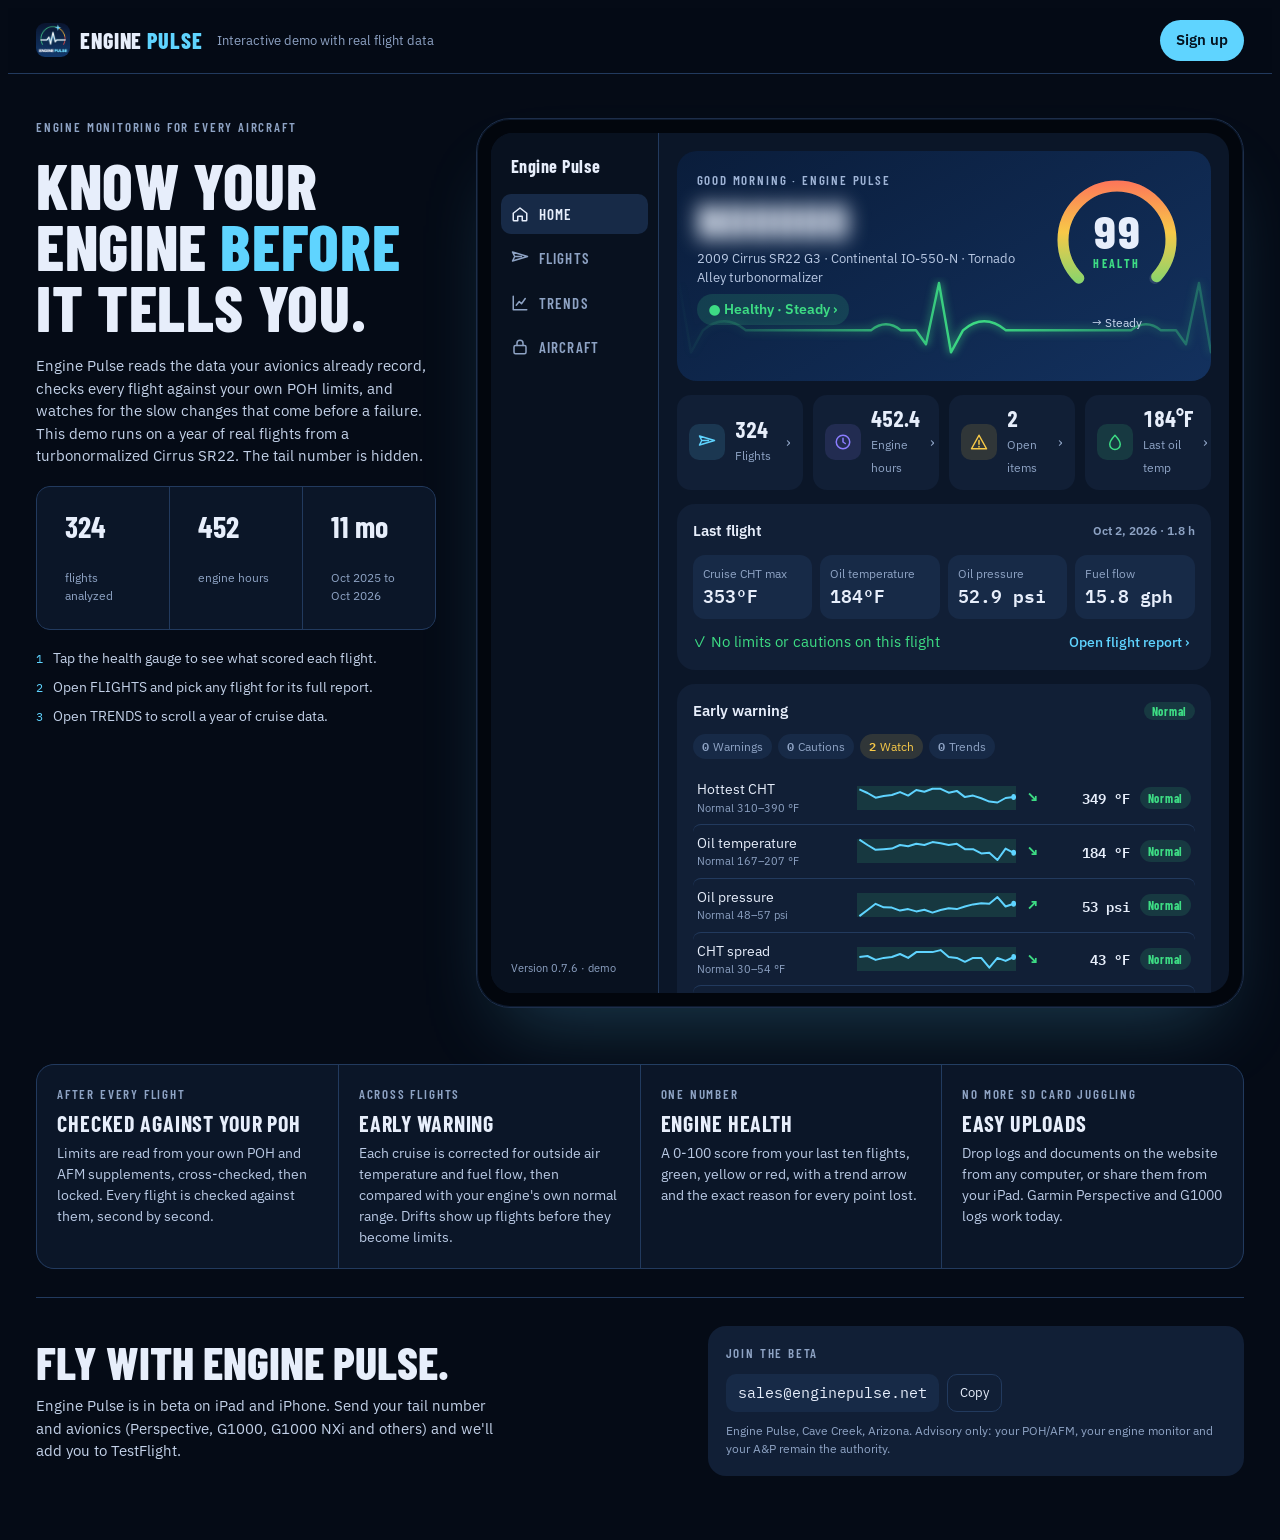
==== commit 6c1ccfe8: "Website: don't limit Engine Pulse to piston aircraft Home page description, hero, FAQ and demo now s" ====
--- a/web/demo/index.html
+++ b/web/demo/index.html
@@ -212,7 +212,7 @@
 <main class="wrap">
   <section class="hero">
     <div class="pitch">
-      <span class="eyebrow">Engine monitoring for piston aircraft</span>
+      <span class="eyebrow">Engine monitoring for every aircraft</span>
       <h1>Know your engine <em>before</em> it tells you.</h1>
       <p>Engine Pulse reads the data your avionics already record, checks every flight against your own POH limits, and watches for the slow changes that come before a failure. This demo runs on a year of real flights from a turbonormalized Cirrus SR22. The tail number is hidden.</p>
       <div class="realdata" id="realdata"></div>
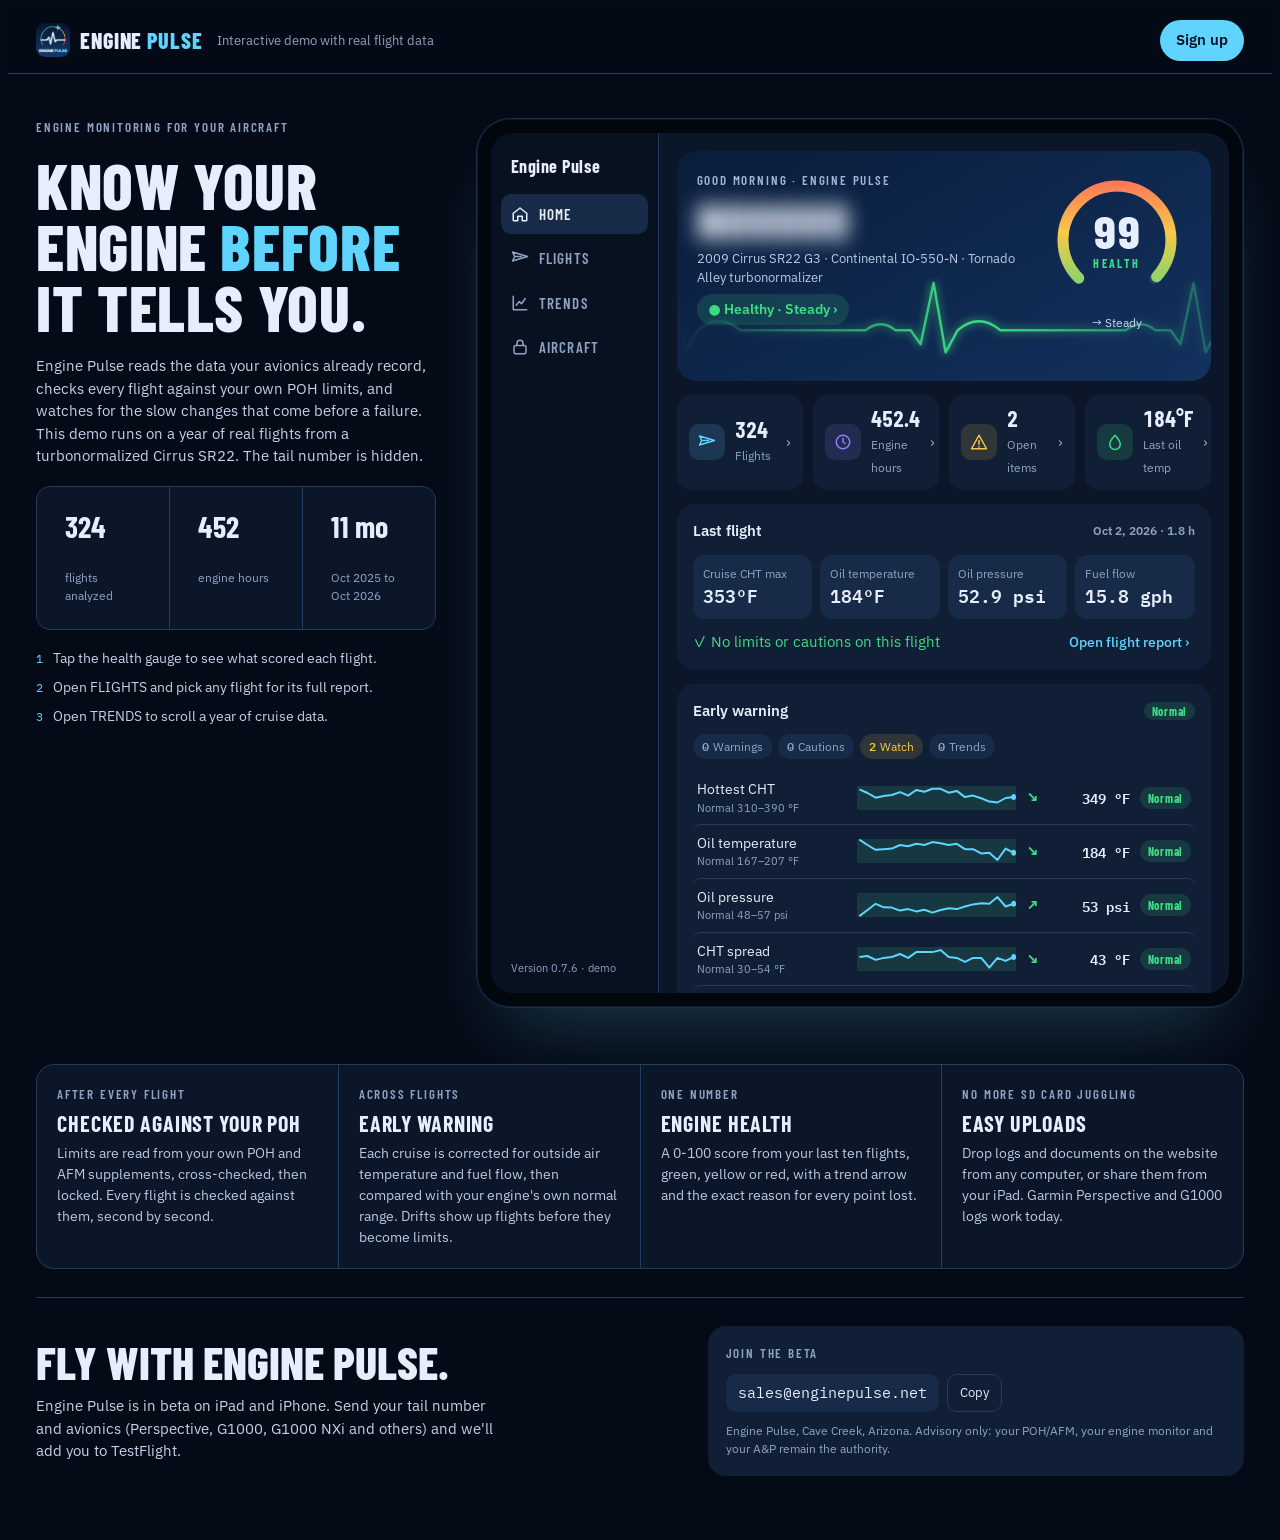
==== commit 18448678: "Website: "engine monitoring for your aircraft" Hero and demo eyebrow say "your aircraft" instead of " ====
--- a/web/demo/index.html
+++ b/web/demo/index.html
@@ -212,7 +212,7 @@
 <main class="wrap">
   <section class="hero">
     <div class="pitch">
-      <span class="eyebrow">Engine monitoring for every aircraft</span>
+      <span class="eyebrow">Engine monitoring for your aircraft</span>
       <h1>Know your engine <em>before</em> it tells you.</h1>
       <p>Engine Pulse reads the data your avionics already record, checks every flight against your own POH limits, and watches for the slow changes that come before a failure. This demo runs on a year of real flights from a turbonormalized Cirrus SR22. The tail number is hidden.</p>
       <div class="realdata" id="realdata"></div>
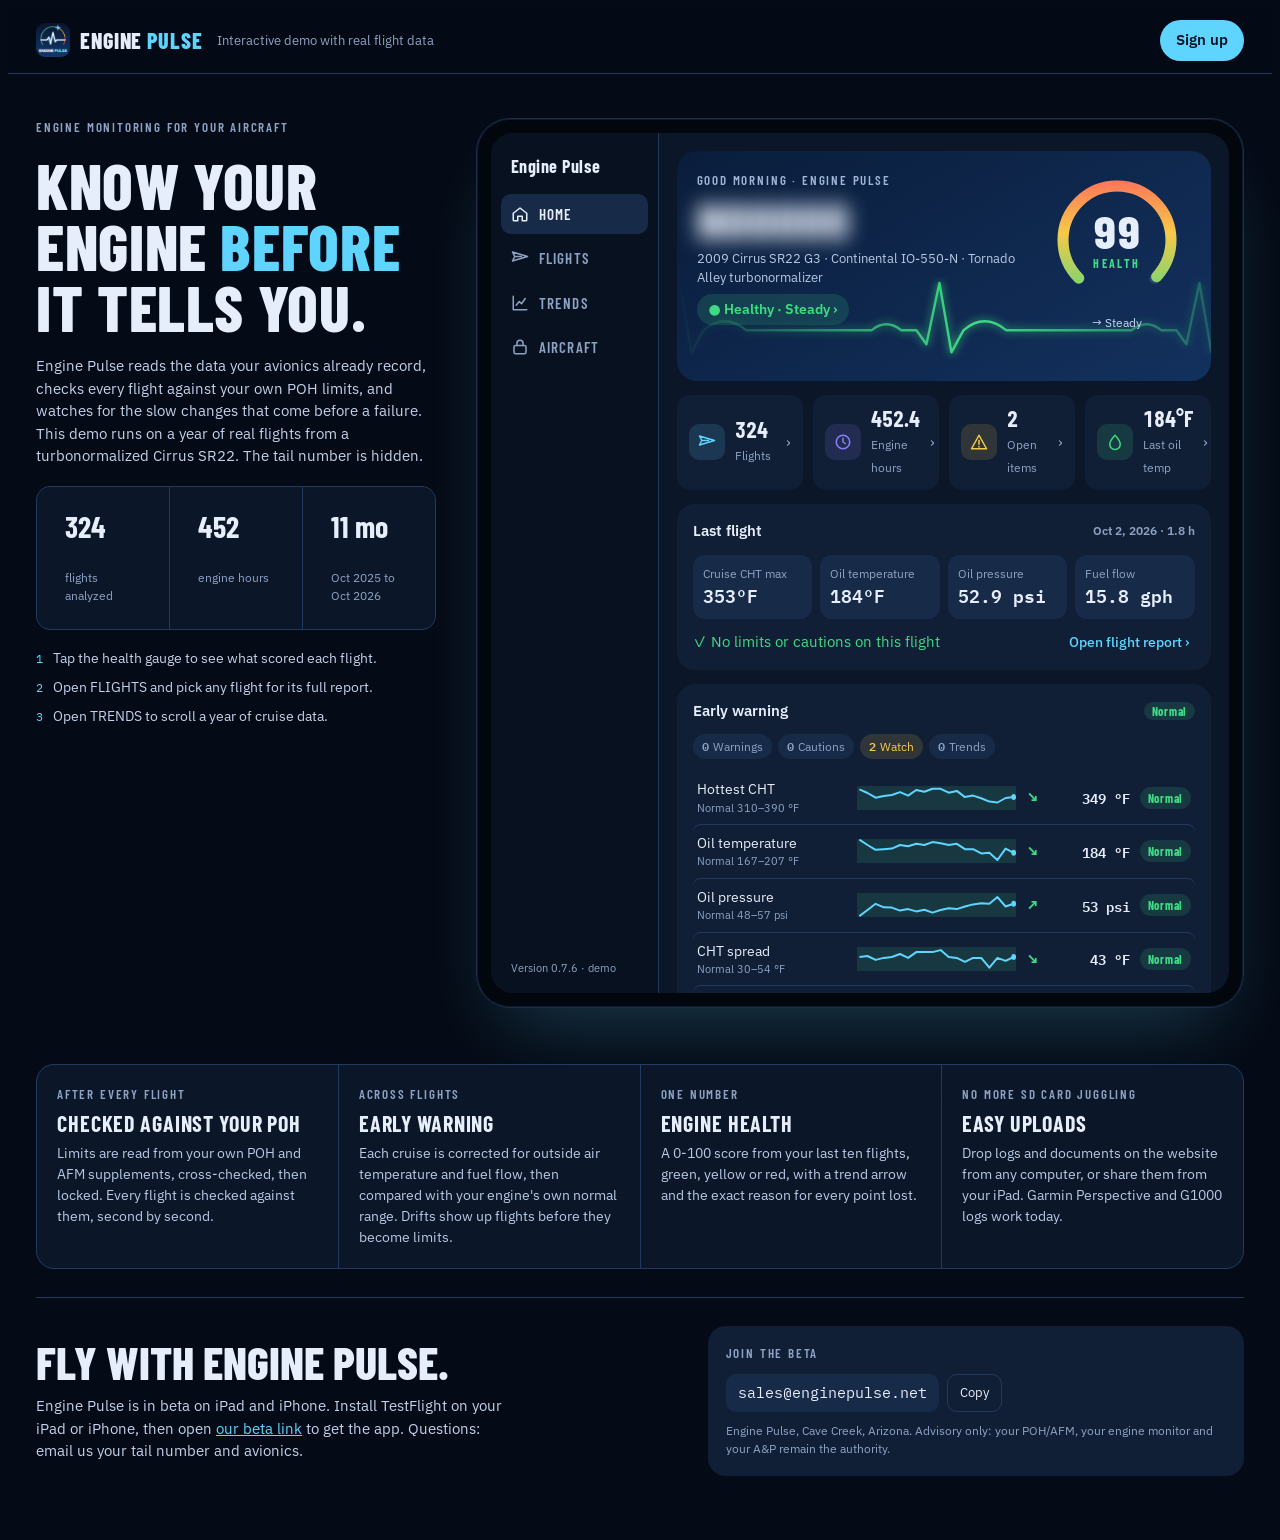
==== commit 3c90c3cc: "Website: send testers straight to the public TestFlight link Sign-up promised an emailed invitation," ====
--- a/web/demo/index.html
+++ b/web/demo/index.html
@@ -240,7 +240,7 @@
   <section class="closing" id="join">
     <div>
       <h2>Fly with Engine Pulse.</h2>
-      <p>Engine Pulse is in beta on iPad and iPhone. Send your tail number and avionics (Perspective, G1000, G1000 NXi and others) and we'll add you to TestFlight.</p>
+      <p>Engine Pulse is in beta on iPad and iPhone. Install TestFlight on your iPad or iPhone, then open <a href="https://testflight.apple.com/join/V9XX24Ca">our beta link</a> to get the app. Questions: email us your tail number and avionics.</p>
     </div>
     <div class="contact">
       <span class="eyebrow">Join the beta</span>
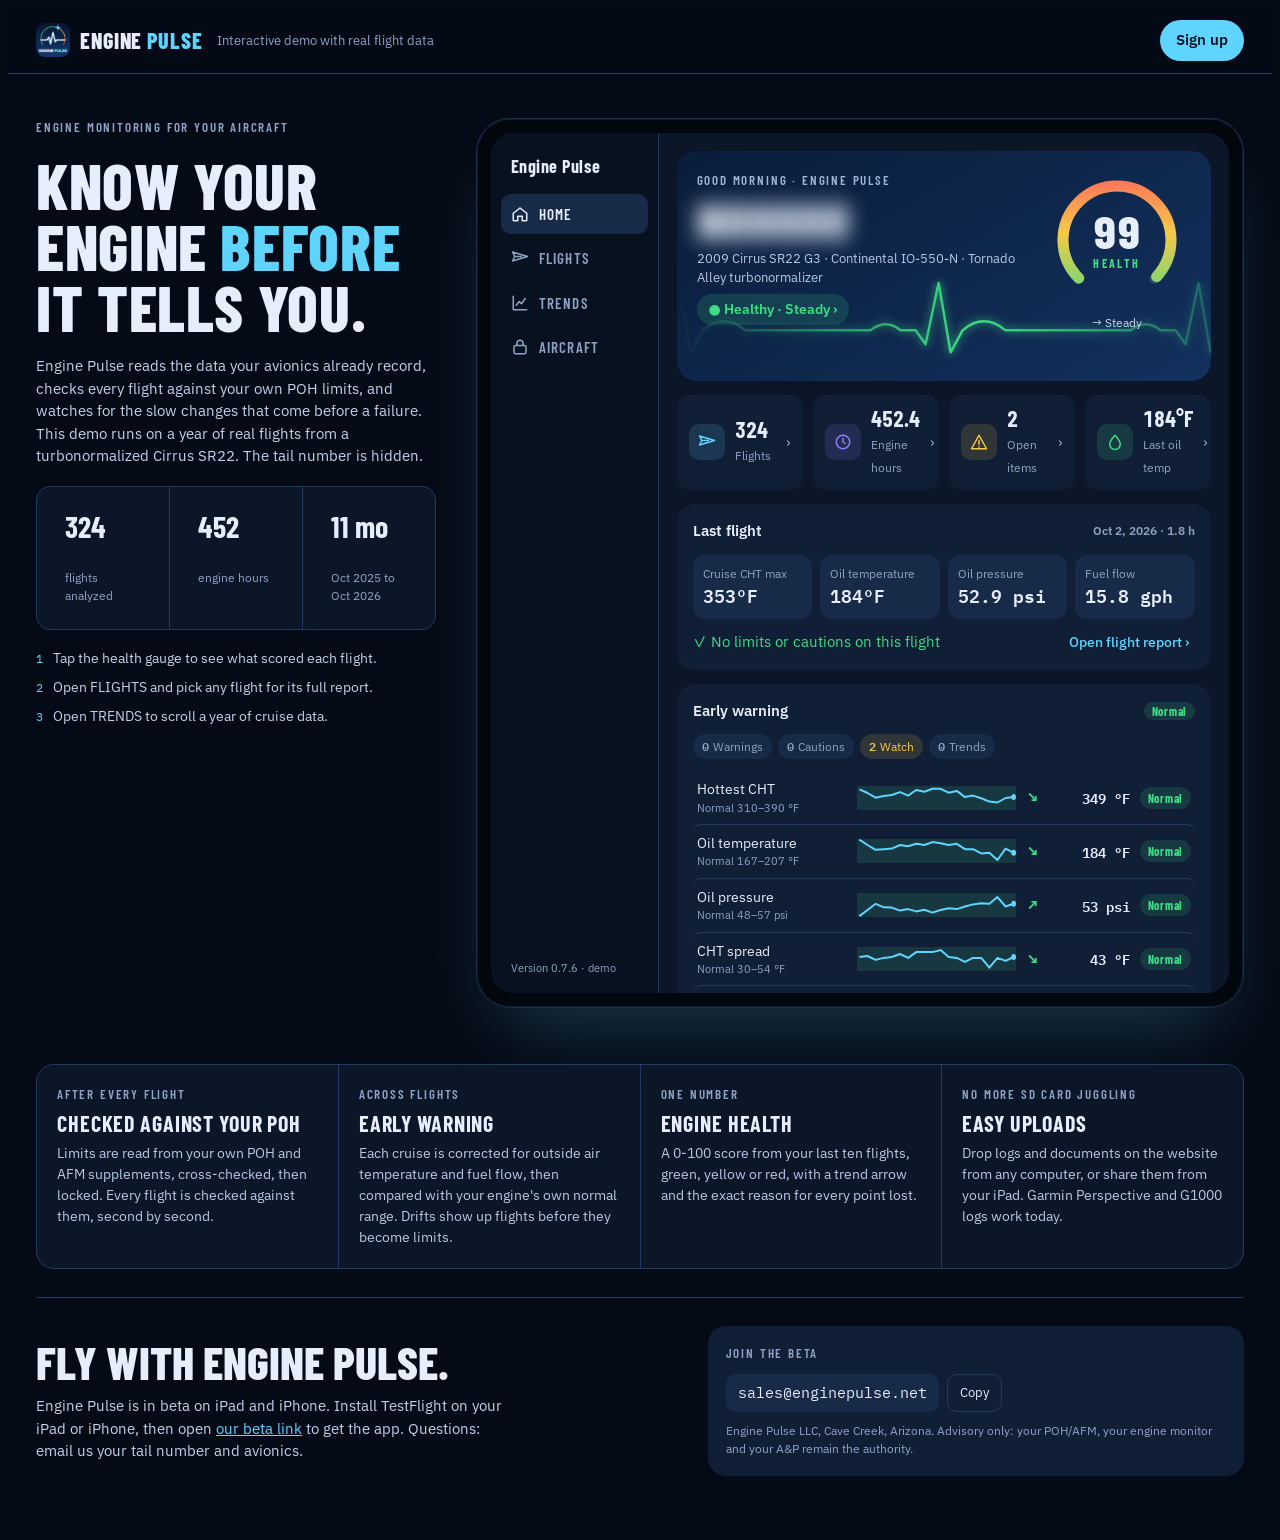
==== commit f6dfd904: "Company name: Engine Pulse LLC Co-Authored-By: Claude Opus 5.5 <noreply@anthropic.com> Claude-Sessio" ====
--- a/web/demo/index.html
+++ b/web/demo/index.html
@@ -245,7 +245,7 @@
     <div class="contact">
       <span class="eyebrow">Join the beta</span>
       <div class="addr"><code id="email">sales@enginepulse.net</code><button class="copy" id="copy" type="button">Copy</button></div>
-      <span class="fine">Engine Pulse, Cave Creek, Arizona. Advisory only: your POH/AFM, your engine monitor and your A&amp;P remain the authority.</span>
+      <span class="fine">Engine Pulse LLC, Cave Creek, Arizona. Advisory only: your POH/AFM, your engine monitor and your A&amp;P remain the authority.</span>
     </div>
   </section>
 </main>
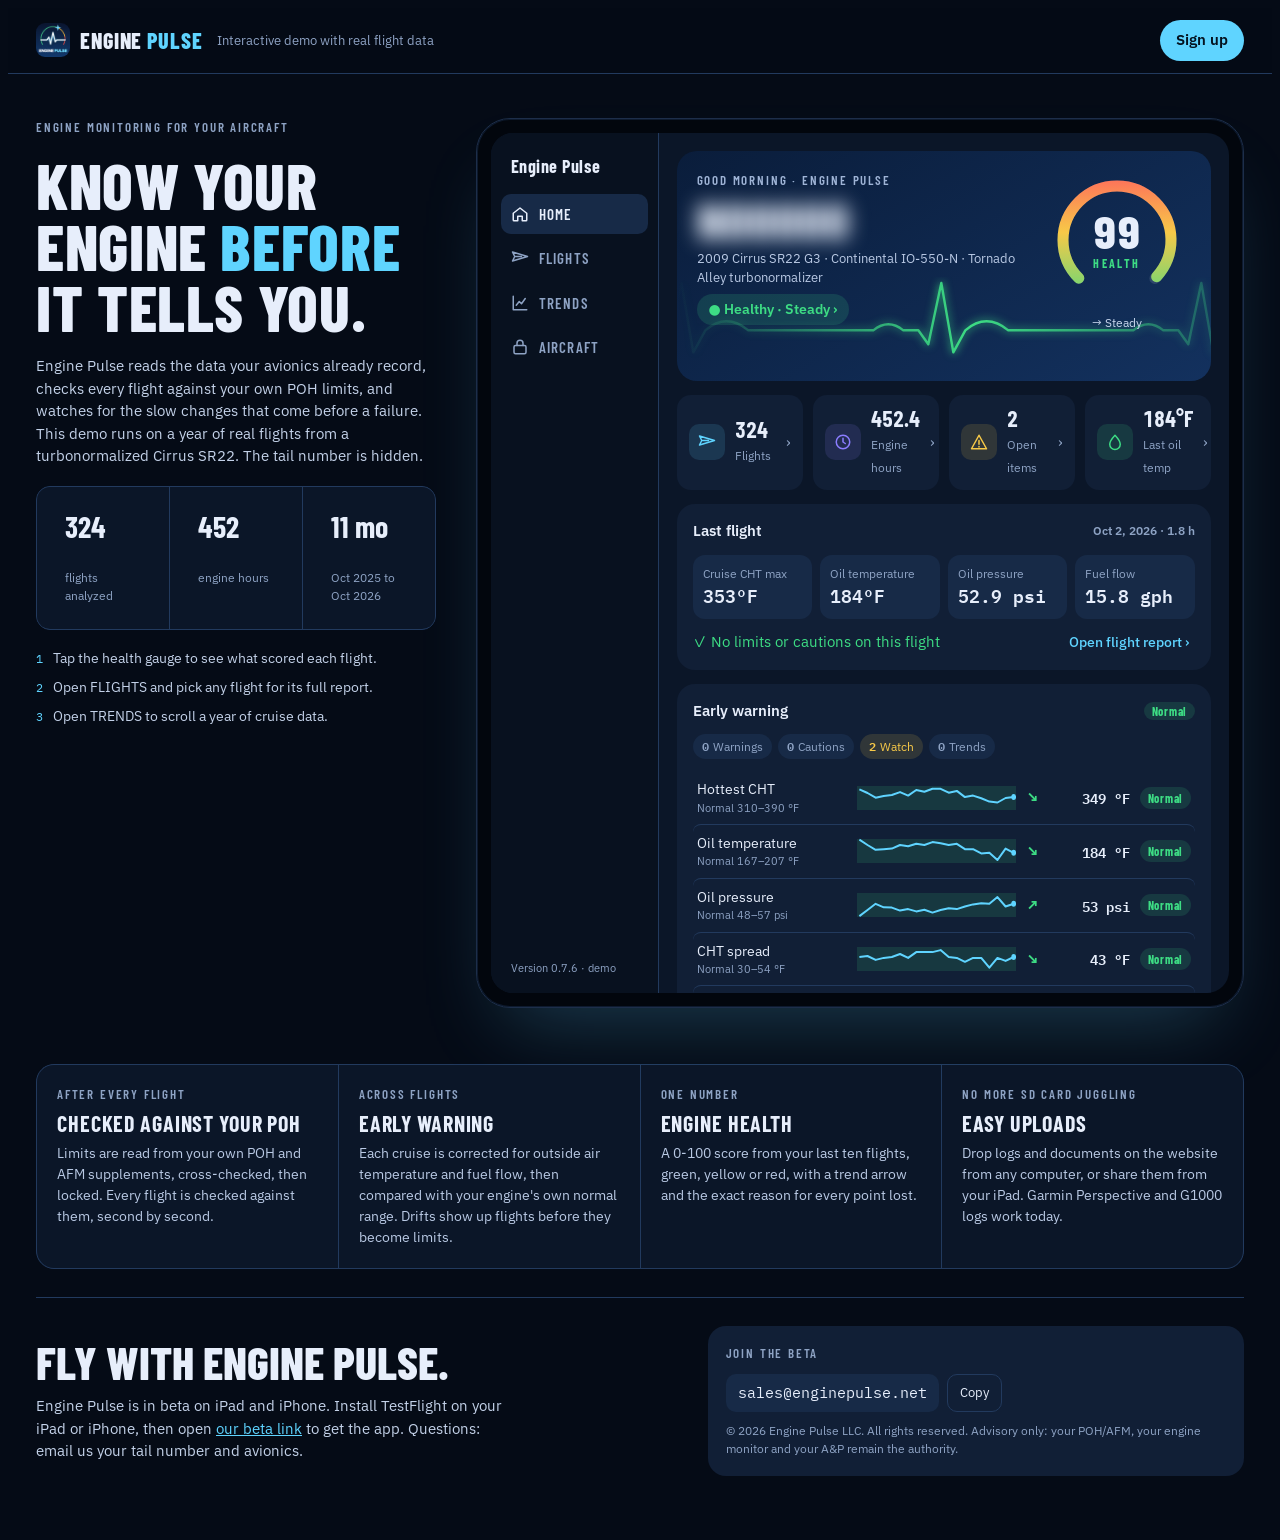
==== commit 38b692dc: "v0.9.5: remove third-party service references; copyright Engine Pulse LLC Co-Authored-By: Claude Opu" ====
--- a/web/demo/index.html
+++ b/web/demo/index.html
@@ -245,7 +245,7 @@
     <div class="contact">
       <span class="eyebrow">Join the beta</span>
       <div class="addr"><code id="email">sales@enginepulse.net</code><button class="copy" id="copy" type="button">Copy</button></div>
-      <span class="fine">Engine Pulse LLC, Cave Creek, Arizona. Advisory only: your POH/AFM, your engine monitor and your A&amp;P remain the authority.</span>
+      <span class="fine">© 2026 Engine Pulse LLC. All rights reserved. Advisory only: your POH/AFM, your engine monitor and your A&amp;P remain the authority.</span>
     </div>
   </section>
 </main>
